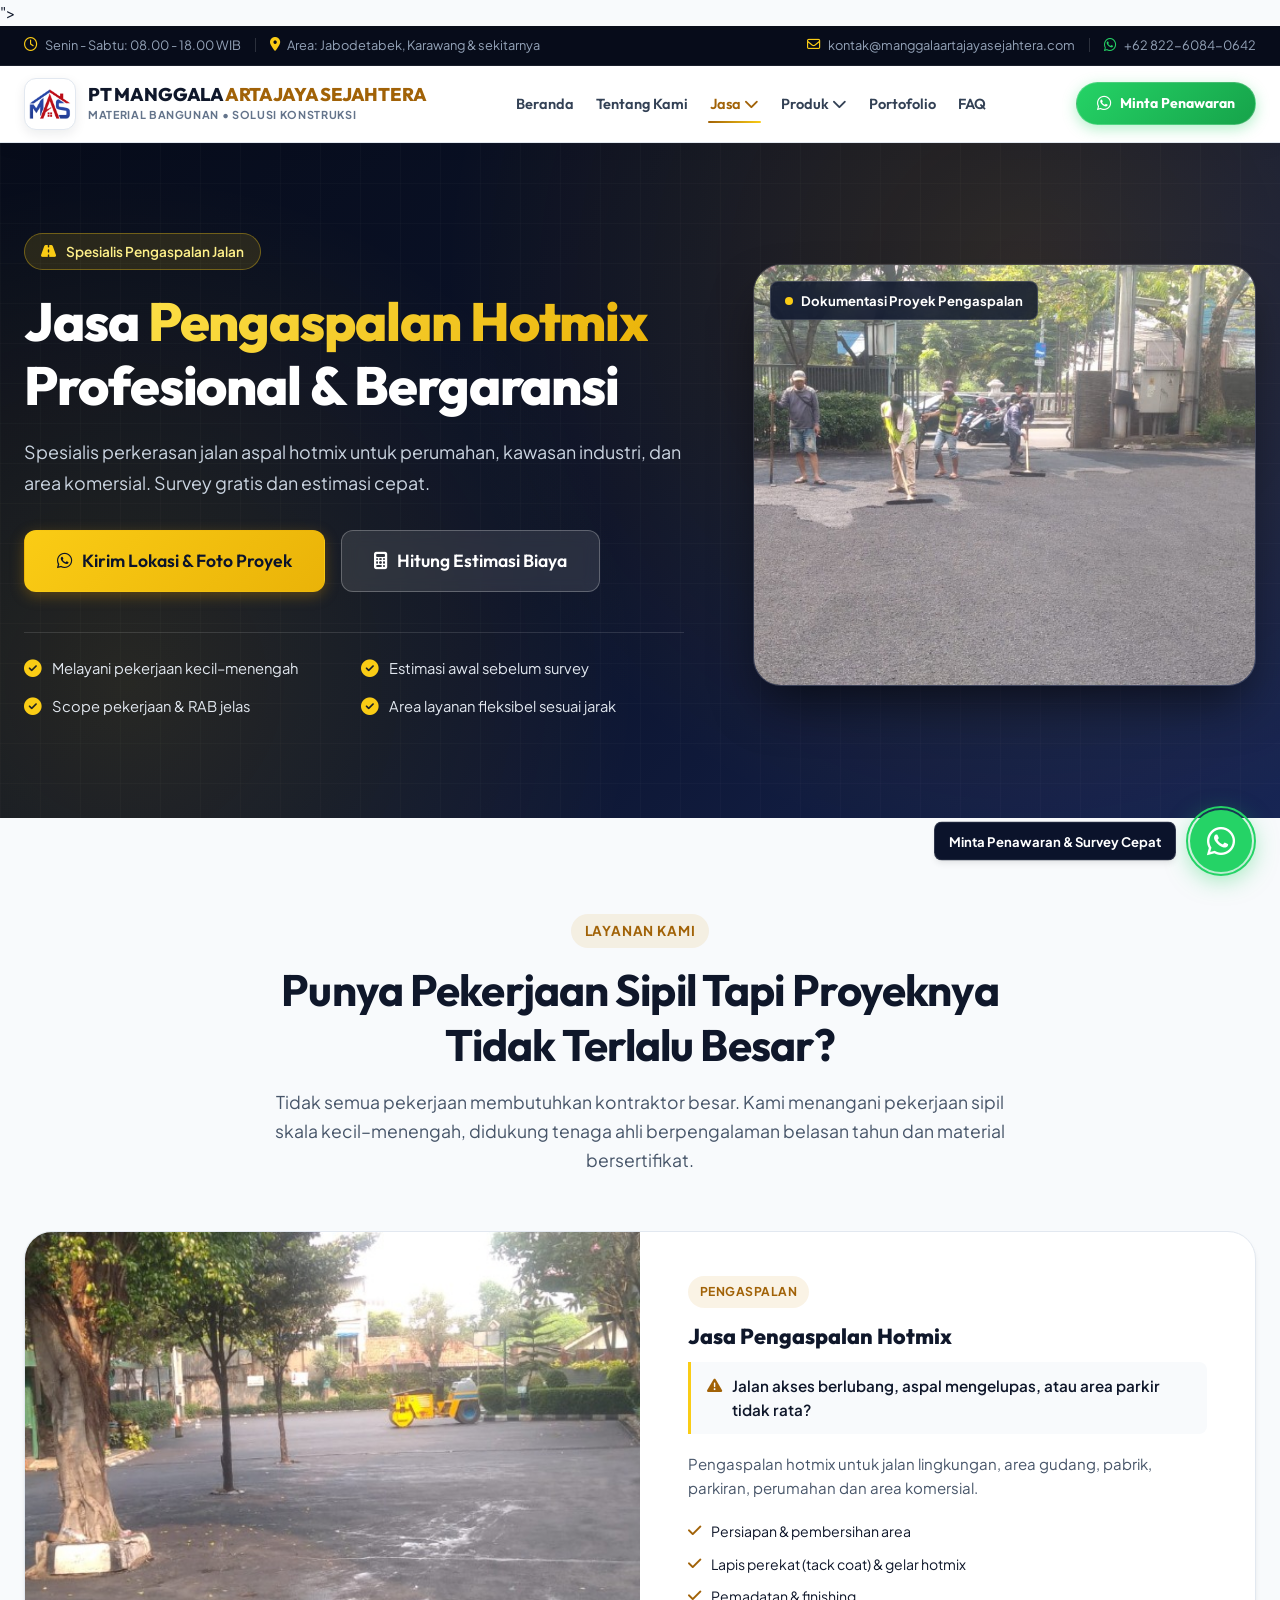
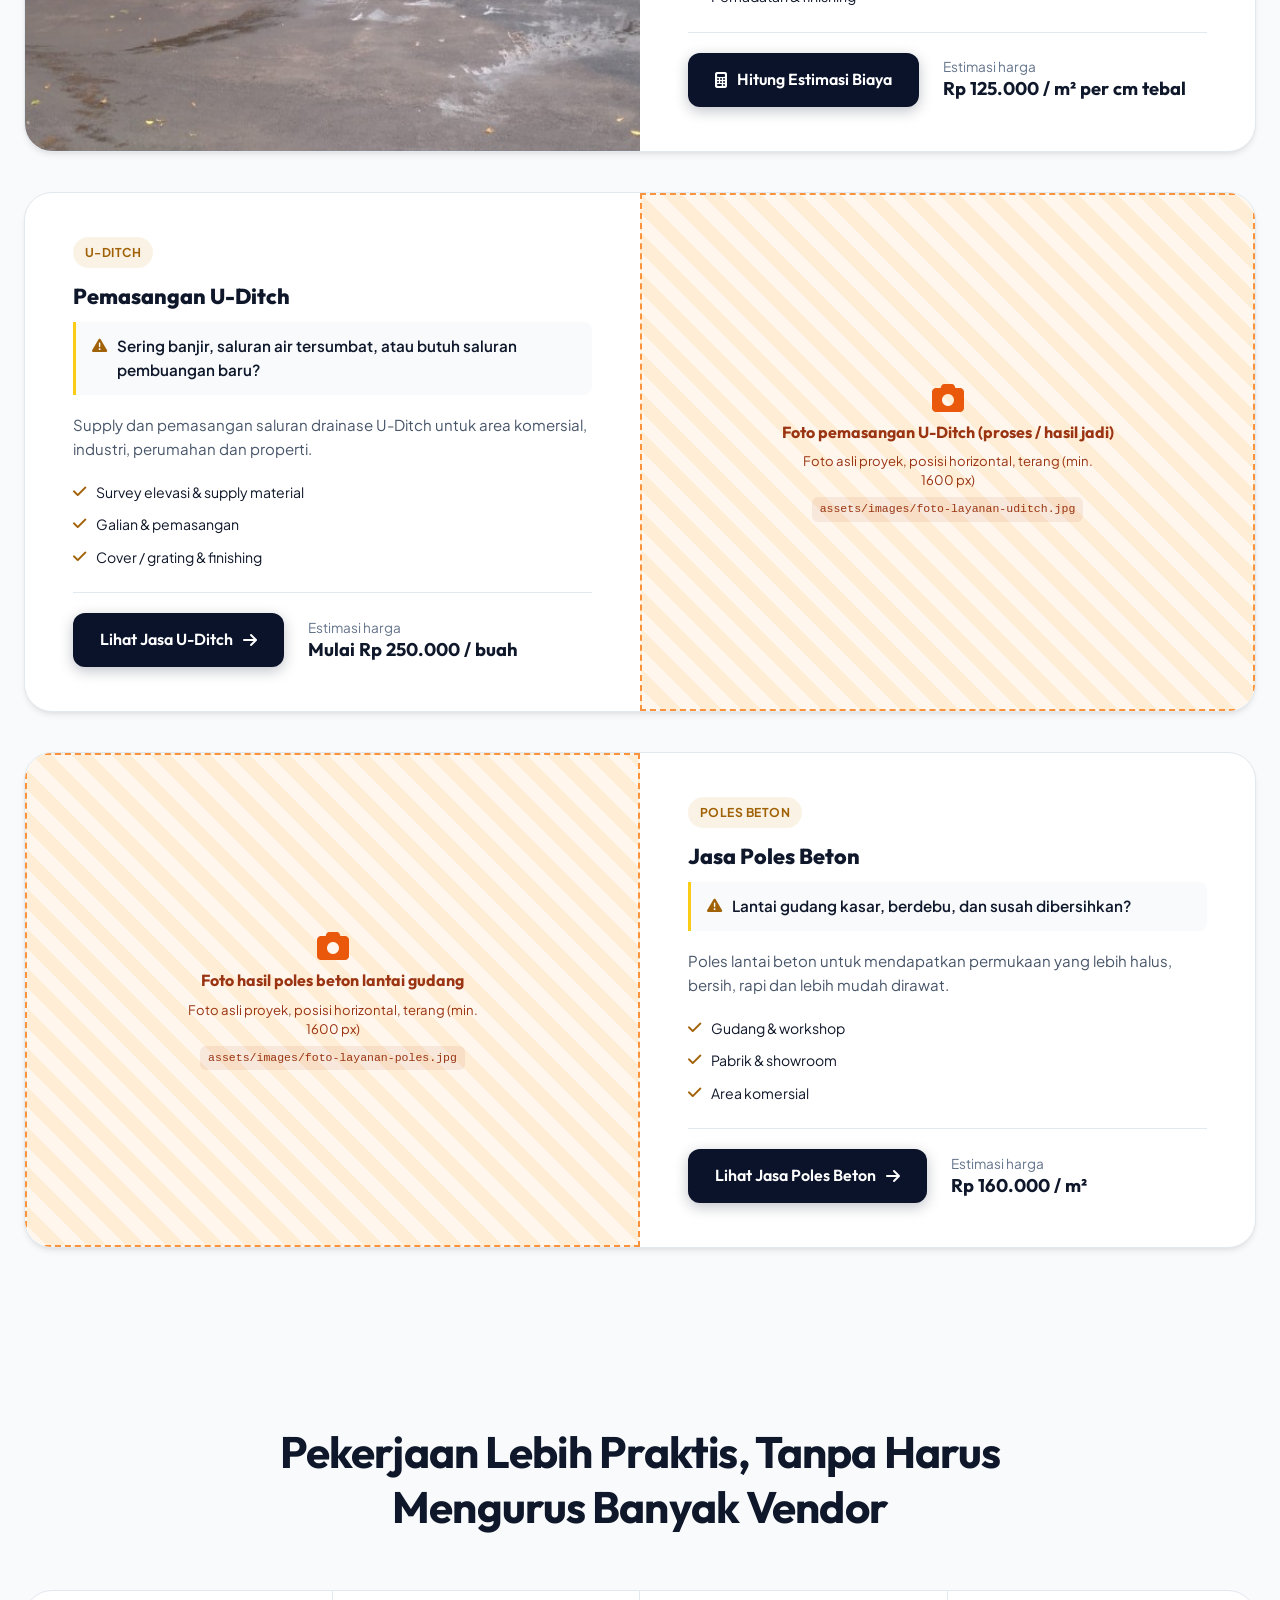
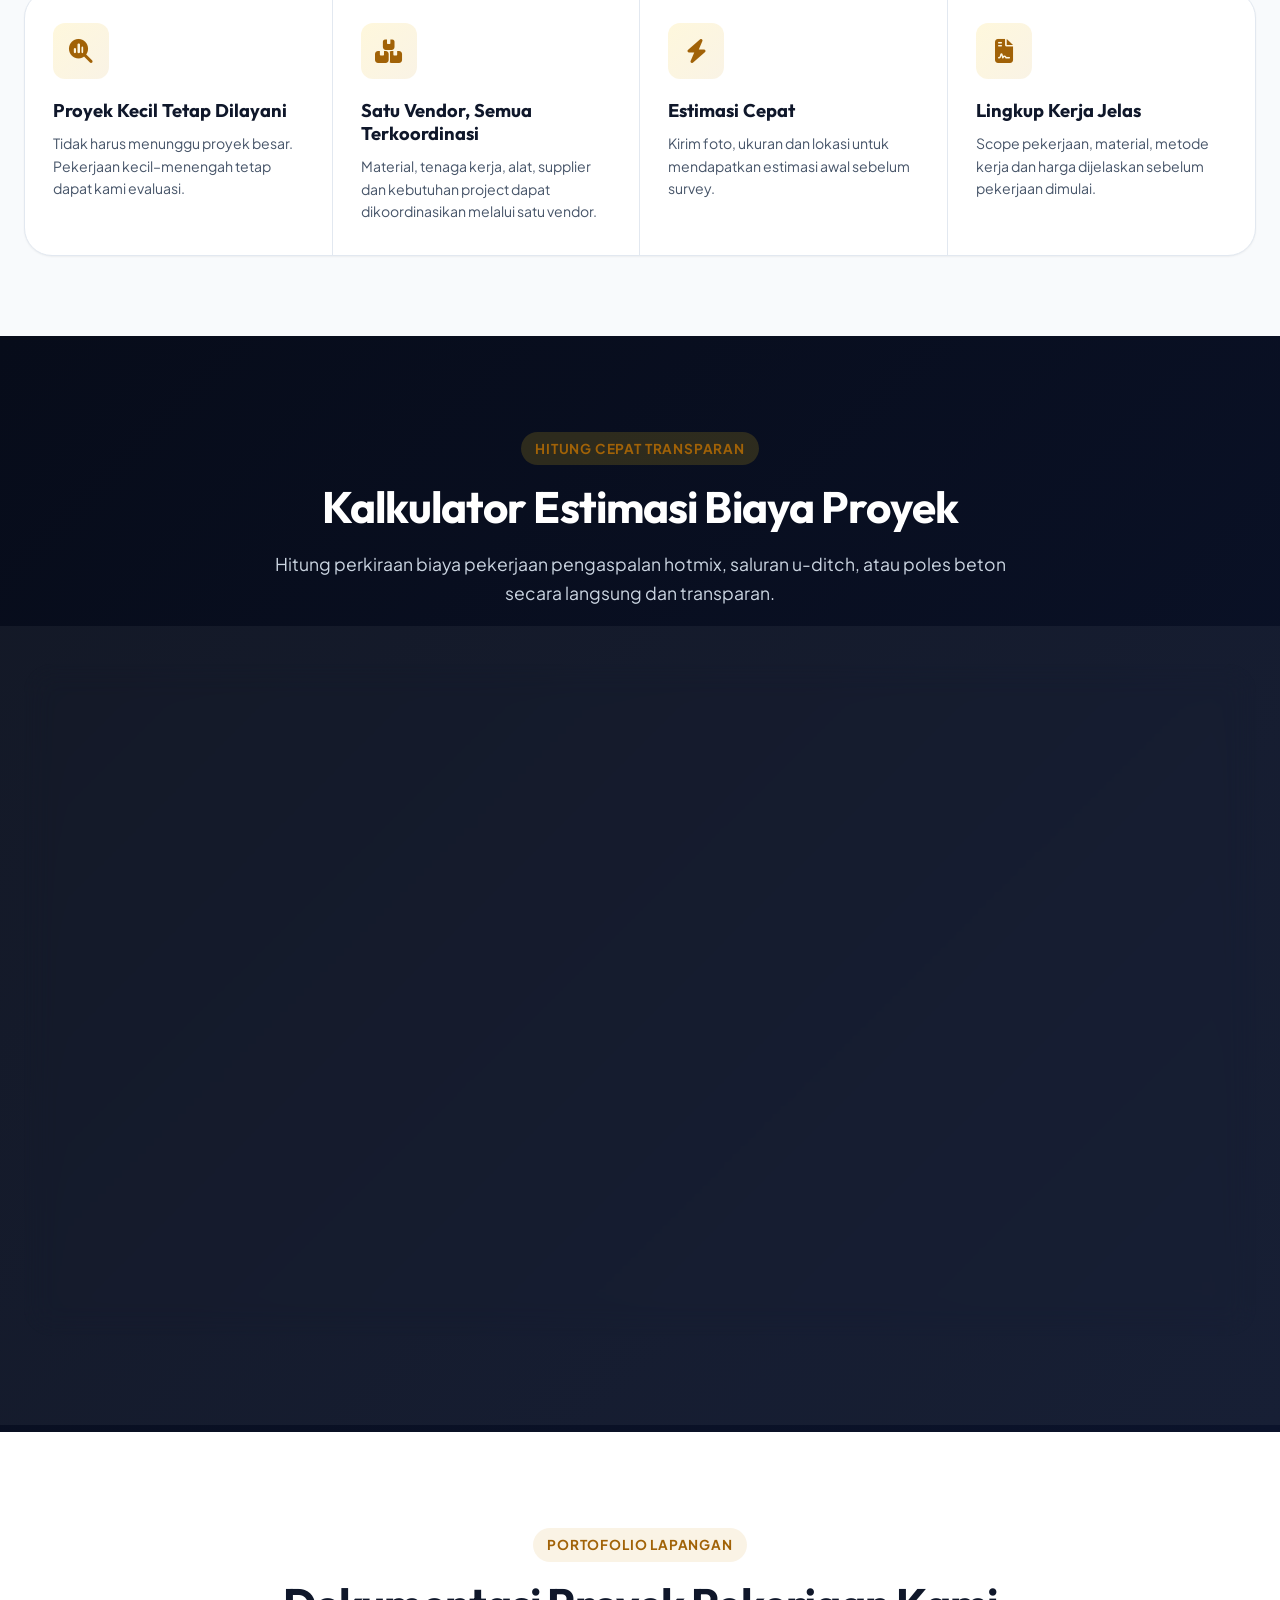
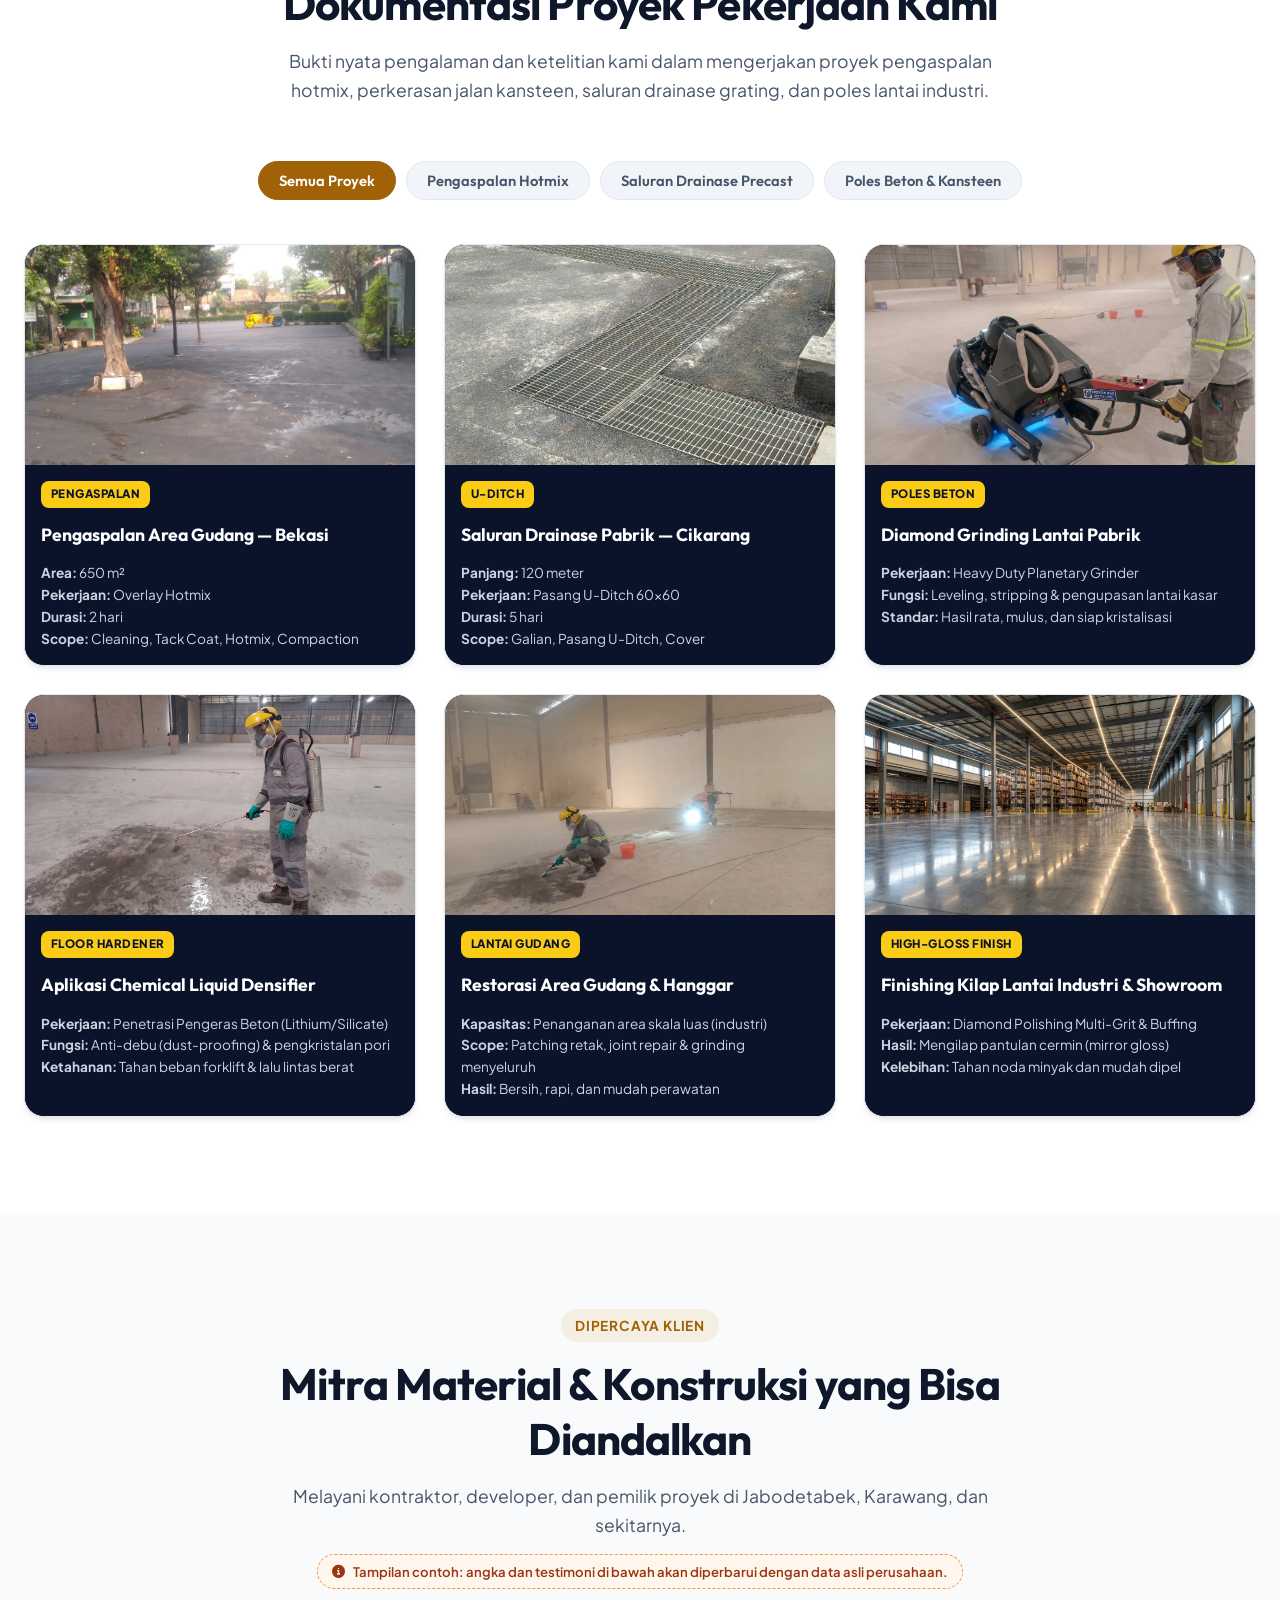
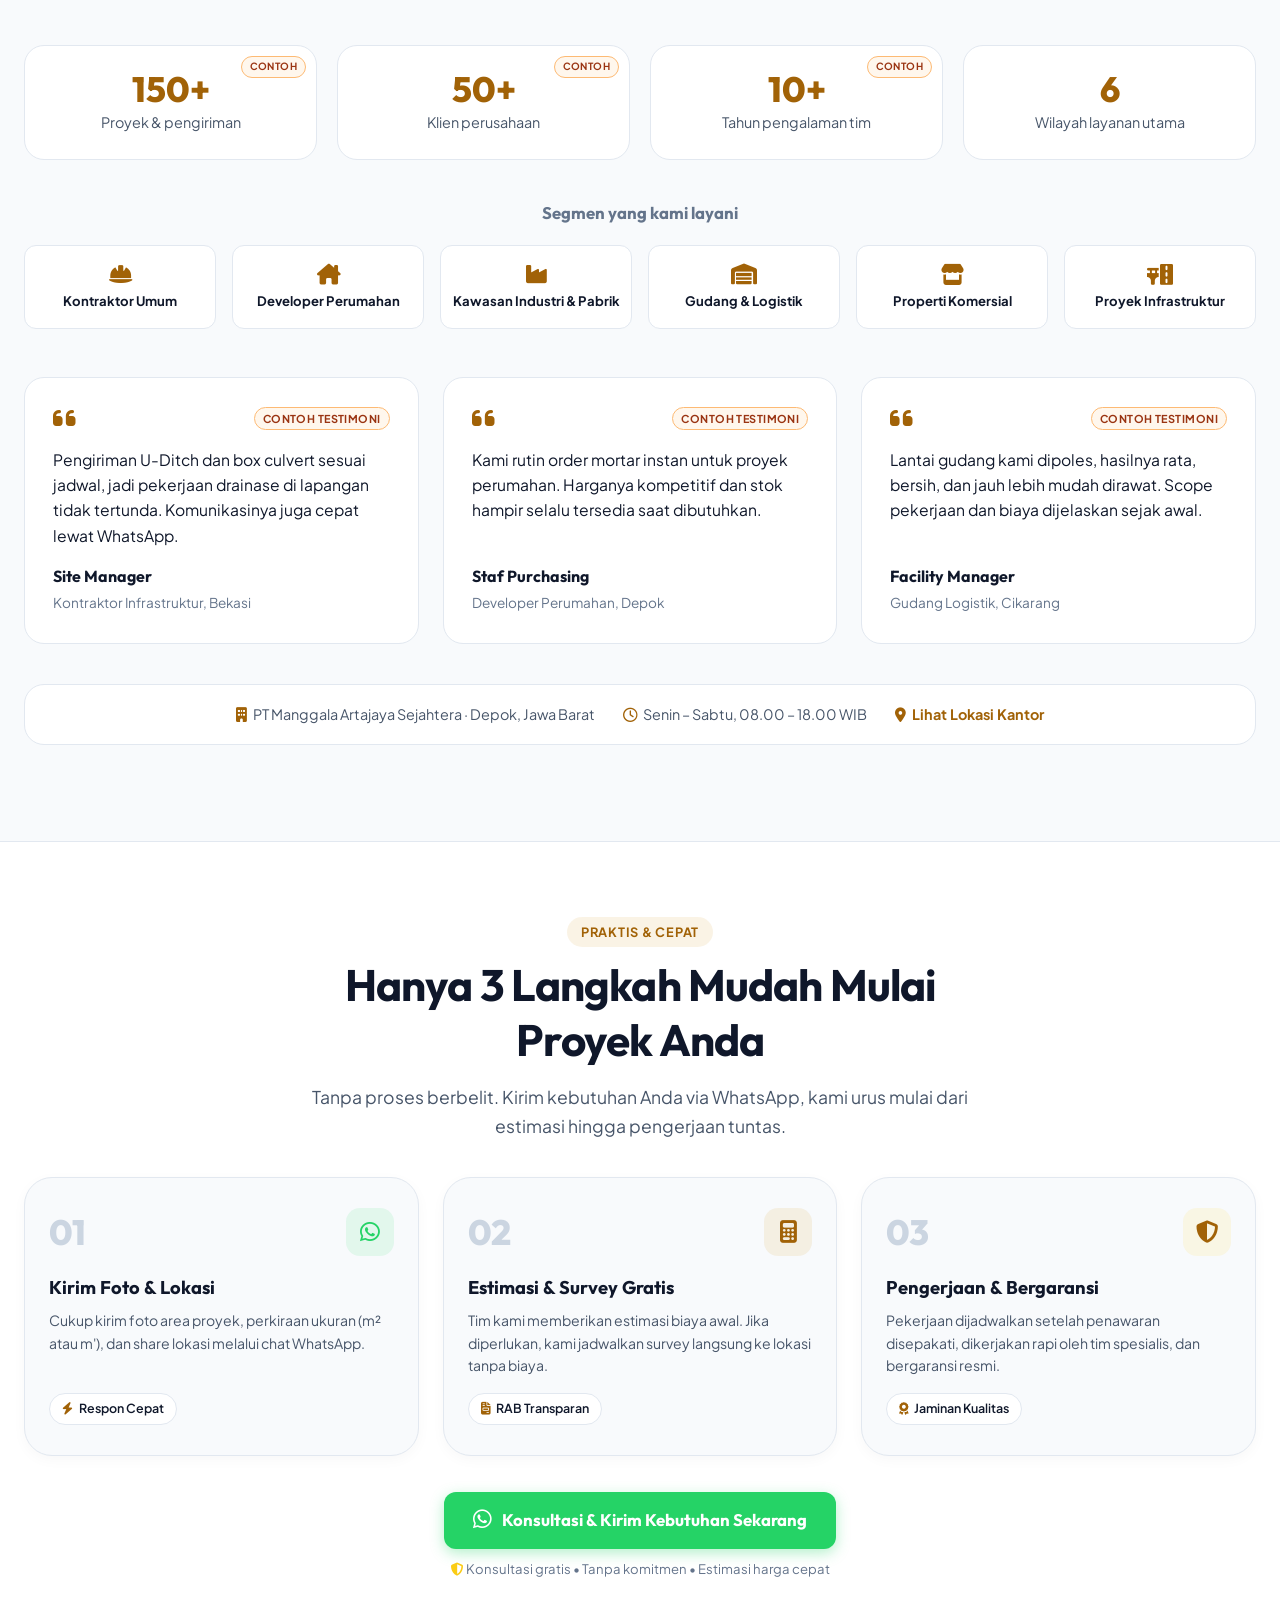
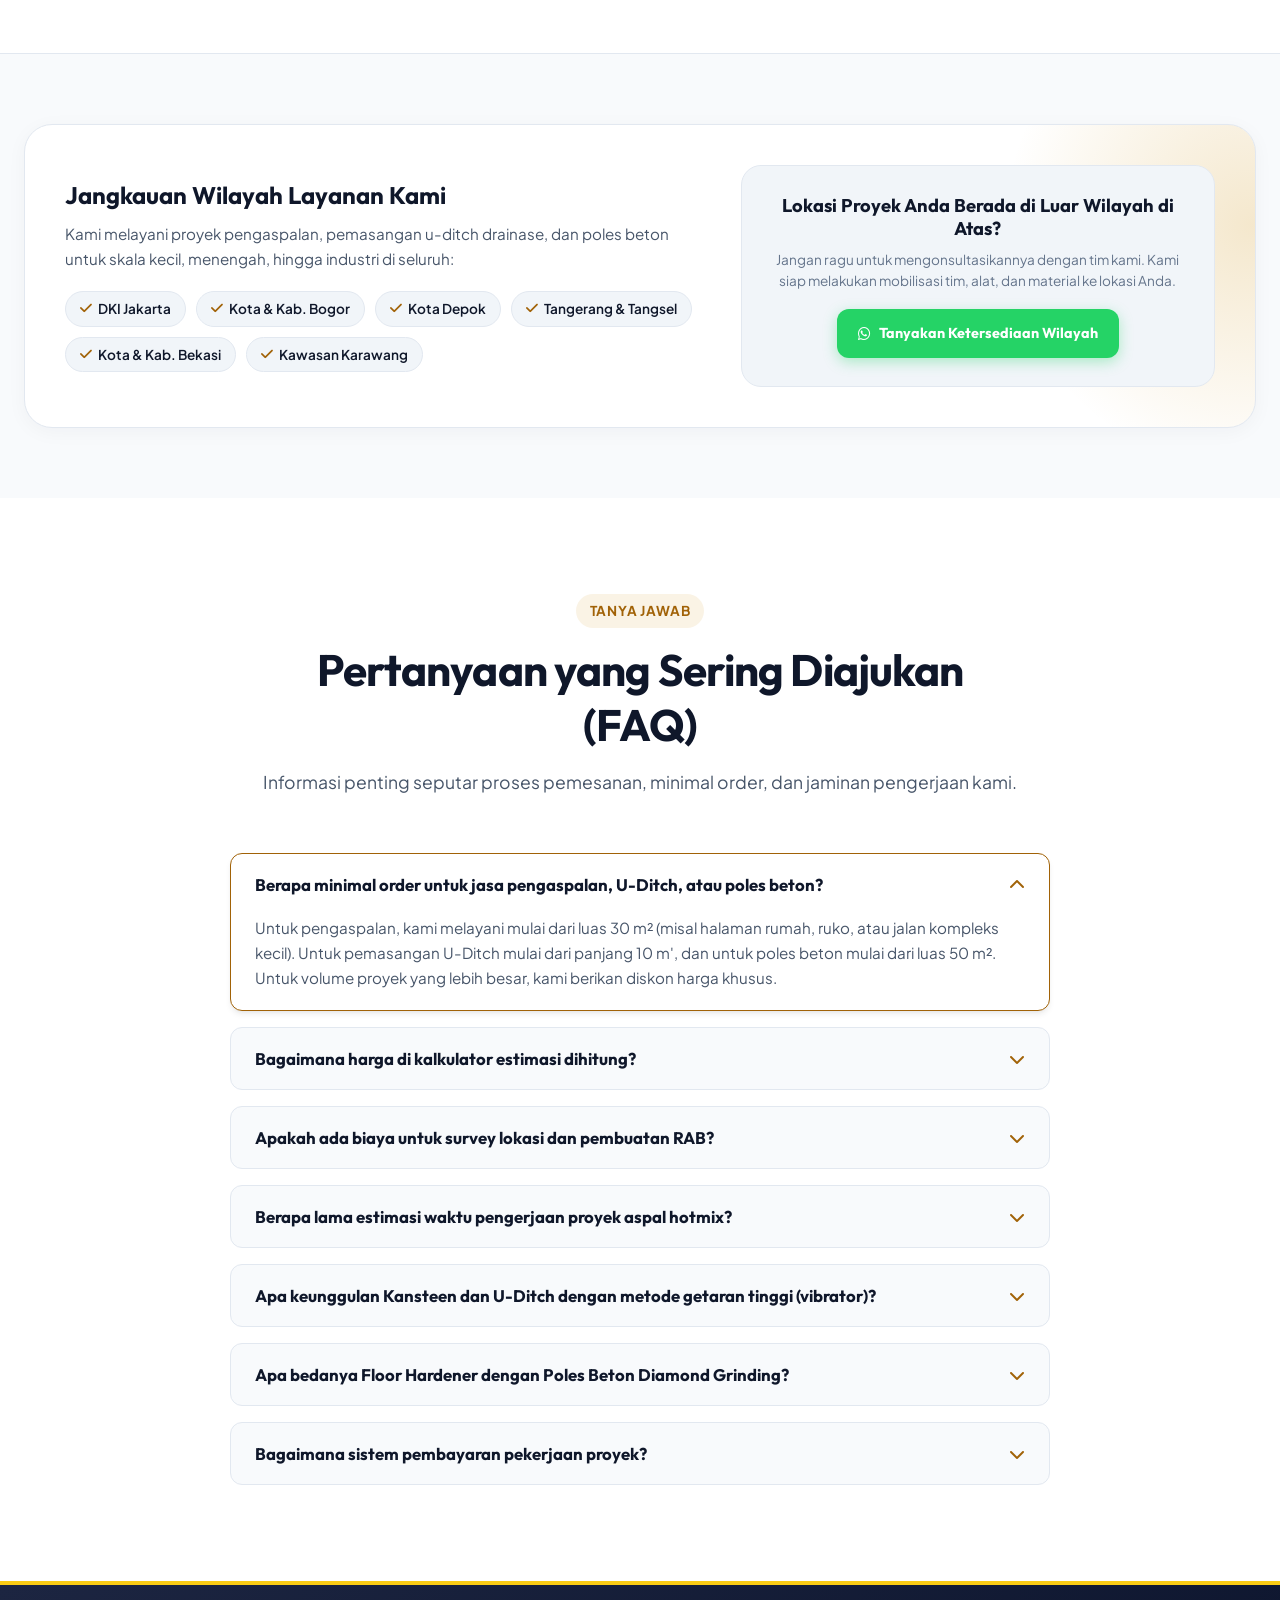
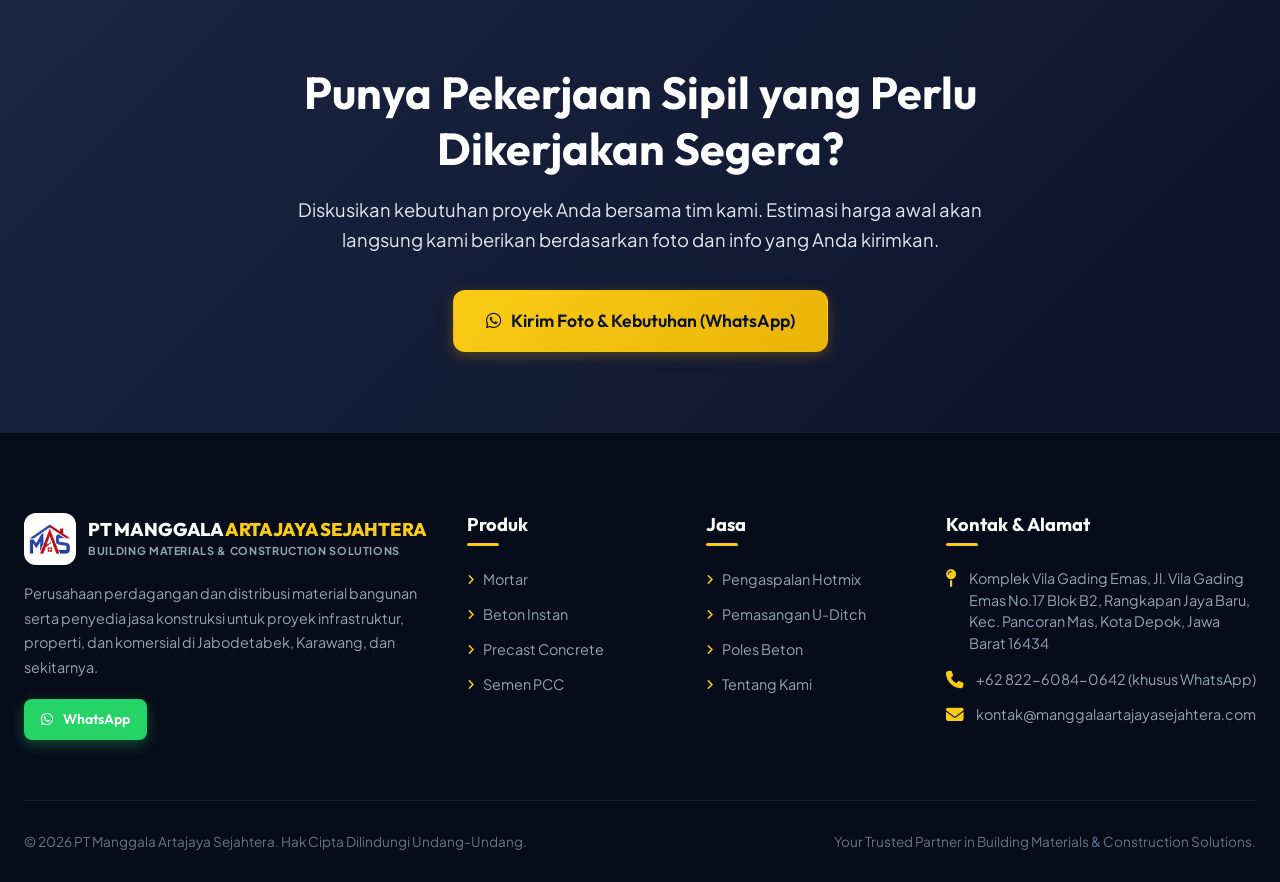
==== pengaspalan/index.html @ 6fc047eb "Fill trust section with labeled sample content - Sample stats and testimonials (role + segment, no r" ====
<!DOCTYPE html>
<html lang="id">

<head>
  <meta charset="UTF-8">
  <meta name="viewport" content="width=device-width, initial-scale=1.0">

  <!-- SEO Primary Meta Tags -->
  <title>Jasa Pengaspalan Jalan Hotmix Bergaransi - PT Manggala Artajaya Sejahtera</title>
  <meta name="title" content="Jasa Pengaspalan Jalan Hotmix Bergaransi | PT Manggala Artajaya Sejahtera">
  <meta name="description"
    content="Layanan jasa pengaspalan jalan hotmix untuk area pabrik, gudang, parkiran dan perumahan. Hasil rapi, kuat, dan bergaransi.">
  <meta name="keywords"
    content="jasa pasang u ditch, kontraktor aspal hotmix, poles beton lantai gudang, floor hardener sika, kansteen k350, saluran drainase precast, aspal jalan perumahan">
  <meta name="robots" content="index, follow">
  <link rel="canonical" href="https://manggalaartajayasejahtera.com/pengaspalan/">

  <!-- Open Graph / Facebook -->
  <meta property="og:type" content="website">
  <meta property="og:url" content="https://manggalaartajayasejahtera.com/pengaspalan/">
  <meta property="og:title" content="Jasa Pengaspalan Jalan Hotmix Profesional & Bergaransi">
  <meta property="og:description"
    content="Pengaspalan hotmix terpasang untuk jalan lingkungan, area parkir, gudang, pabrik, dan perumahan. Survey gratis & hitung estimasi biaya online!">
  <meta property="og:image" content="https://manggalaartajayasejahtera.com/assets/images/pekerja-aspal-hotmix.jpg">

  <!-- Favicon & App Icons: logo PT Manggala Artajaya Sejahtera -->
  <link rel="icon" href="../assets/brand/favicon.ico" sizes="any">
  <link rel="icon" type="image/png" sizes="32x32" href="../assets/brand/favicon-32x32.png">
  <link rel="icon" type="image/png" sizes="16x16" href="../assets/brand/favicon-16x16.png">
  <link rel="apple-touch-icon" sizes="180x180" href="../assets/brand/apple-touch-icon.png">
  <link rel="manifest" href="../site.webmanifest">
  <meta name="theme-color" content="#ffffff"><rect width='100' height='100' rx='20' fill='%230b132b'/><path d='M25 75 L50 25 L75 75 Z' fill='%23f59e0b'/><path d='M42 55 L58 55' stroke='%23ffffff' stroke-width='6'/></svg>">

  <!-- Google Fonts: Outfit & Plus Jakarta Sans -->
  <link rel="preconnect" href="https://fonts.googleapis.com">
  <link rel="preconnect" href="https://fonts.gstatic.com" crossorigin>
  <link
    href="https://fonts.googleapis.com/css2?family=Outfit:wght@400;500;600;700;800;900&family=Plus+Jakarta+Sans:wght@400;500;600;700&display=swap"
    rel="stylesheet">

  <!-- Font Awesome 6 -->
  <link rel="stylesheet" href="https://cdnjs.cloudflare.com/ajax/libs/font-awesome/6.4.0/css/all.min.css">

  <!-- Custom CSS -->
  <link rel="stylesheet" href="../css/style.css">

  <!-- Schema.org Markup for General Contractor / Local Business -->
  <script type="application/ld+json">
  {
    "@context": "https://schema.org",
    "@type": "GeneralContractor",
    "name": "PT Manggala Artajaya Sejahtera",
    "url": "https://manggalaartajayasejahtera.com/",
    "image": "https://manggalaartajayasejahtera.com/assets/images/pekerja-aspal-hotmix.jpg",
    "logo": "https://manggalaartajayasejahtera.com/assets/brand/logo-mas.png",
    "telephone": "+6282260840642",
    "email": "kontak@manggalaartajayasejahtera.com",
    "address": {
      "@type": "PostalAddress",
      "streetAddress": "Komplek Vila Gading Emas, Jl. Vila Gading Emas No.17 Blok B2, Rangkapan Jaya Baru",
      "addressLocality": "Pancoran Mas, Kota Depok",
      "addressRegion": "Jawa Barat",
      "postalCode": "16434",
      "addressCountry": "ID"
    },
    "openingHoursSpecification": {
      "@type": "OpeningHoursSpecification",
      "dayOfWeek": [
        "Monday",
        "Tuesday",
        "Wednesday",
        "Thursday",
        "Friday",
        "Saturday"
      ],
      "opens": "08:00",
      "closes": "18:00"
    },
    "priceRange": "$$"
  }
  </script>
</head>

<body>

  <!-- ==========================================================================
       TOP INFO BAR - ULTRA CLEAN & SLEEK
       ========================================================================== -->
  <aside class="top-bar">
    <div class="container">
      <div class="top-bar-inner">
        <div class="top-bar-left">
          <span class="top-bar-item">
            <i class="fa-regular fa-clock"></i>
            <span>Senin - Sabtu: 08.00 - 18.00 WIB</span>
          </span>
          <span class="top-bar-divider hide-md"></span>
          <span class="top-bar-item hide-md">
            <i class="fa-solid fa-location-dot"></i>
            <span>Area: Jabodetabek, Karawang & sekitarnya</span>
          </span>
        </div>
        <div class="top-bar-right">
          <a href="mailto:kontak@manggalaartajayasejahtera.com" class="top-bar-item hide-sm">
            <i class="fa-regular fa-envelope"></i>
            <span>kontak@manggalaartajayasejahtera.com</span>
          </a>
          <span class="top-bar-divider hide-sm"></span>
          <a href="https://wa.me/6282260840642" target="_blank" rel="noopener" class="top-bar-item">
            <i class="fa-brands fa-whatsapp text-whatsapp"></i>
            <span>+62 822-6084-0642</span>
          </a>
        </div>
      </div>
    </div>
  </aside>

  <!-- ==========================================================================
       STICKY NAVBAR - CLEAN CORPORATE AESTHETIC
       ========================================================================== -->
  <header class="site-header" id="siteHeader">
    <div class="container">
      <nav class="navbar-inner">
        <!-- Brand Logo -->
        <a href="#home" class="brand-logo" aria-label="PT Manggala Artajaya Sejahtera">
          <div class="brand-icon">
            <img src="../assets/brand/logo-mas-mark.png" alt="Logo MAS" width="44" height="44">
          </div>
          <div class="brand-text">
            <span class="brand-title">PT MANGGALA <span>ARTAJAYA SEJAHTERA</span></span>
            <span class="brand-subtitle">MATERIAL BANGUNAN • SOLUSI KONSTRUKSI</span>
          </div>
        </a>

        <!-- Desktop & Mobile Navigation Menu -->
        <ul class="nav-menu" id="navMenu">
          <li class="mobile-drawer-header">
            <span class="mobile-menu-title">Menu Navigasi</span>
            <button class="mobile-close-btn" id="mobileCloseBtn" aria-label="Tutup Menu">&times;</button>
          </li>
          <li><a href="../index.html" class="nav-link">Beranda</a></li>
          <li><a href="../index.html#tentang" class="nav-link">Tentang Kami</a></li>
          <li class="dropdown">
            <a href="#" class="nav-link dropdown-toggle active">Jasa <i class="fa-solid fa-chevron-down"></i></a>
            <ul class="dropdown-menu">
              <li><a href="../pengaspalan/index.html" class="active">Pengaspalan Hotmix</a></li>
              <li><a href="../uditch/index.html" class="">Pemasangan U-Ditch</a></li>
              <li><a href="../poles-beton/index.html" class="">Poles Beton</a></li>
            </ul>
          </li>
          <li class="dropdown">
            <a href="#" class="nav-link dropdown-toggle">Produk <i class="fa-solid fa-chevron-down"></i></a>
            <ul class="dropdown-menu">
              <li><a href="../produk/mortar/index.html" class="">Mortar</a></li>
              <li><a href="../produk/beton-instan/index.html" class="">Beton Instan</a></li>
              <li><a href="../produk/precast/index.html" class="">Precast Concrete</a></li>
              <li><a href="../produk/semen-pcc/index.html" class="">Semen PCC</a></li>
            </ul>
          </li>
          <li><a href="../index.html#portofolio" class="nav-link">Portofolio</a></li>
          <li><a href="../index.html#faq" class="nav-link">FAQ</a></li>
          <li class="mobile-drawer-footer">
            <a href="https://wa.me/6282260840642?text=Halo%20PT%20Manggala%20Artajaya%20Sejahtera%2C%20saya%20ingin%20meminta%20penawaran%20harga%20(quotation)%20jasa%20pengaspalan%20hotmix." target="_blank" rel="noopener" class="btn btn-whatsapp w-full">
              <i class="fa-brands fa-whatsapp"></i> Minta Penawaran
            </a>
            <div class="mobile-contact-info">
              <p><i class="fa-solid fa-phone"></i> +62 822-6084-0642</p>
              <p><i class="fa-regular fa-envelope"></i> kontak@manggalaartajayasejahtera.com</p>
            </div>
          </li>
        </ul>

        <!-- Right Action Button -->
        <div class="nav-actions">
          <a href="https://wa.me/6282260840642?text=Halo%20PT%20Manggala%20Artajaya%20Sejahtera%2C%20saya%20ingin%20meminta%20penawaran%20harga%20(quotation)%20jasa%20pengaspalan%20hotmix."
            target="_blank" rel="noopener" class="btn btn-whatsapp btn-nav-cta">
            <i class="fa-brands fa-whatsapp"></i>
            <span>Minta Penawaran</span>
          </a>
          <!-- Mobile Hamburger Toggle -->
          <button class="hamburger-btn" id="hamburgerBtn" aria-label="Toggle menu navigasi">
            <i class="fa-solid fa-bars"></i>
          </button>
        </div>
      </nav>
    </div>
  </header>
  <!-- Mobile Drawer Overlay -->
  <div class="mobile-overlay" id="mobileOverlay"></div>

  <!-- ==========================================================================
       HERO SECTION
       ========================================================================== -->
  <section class="hero-section" id="home">
    <div class="hero-bg-overlay"></div>
    <div class="container">
      <div class="hero-grid">
        <div class="hero-content">
          <div class="hero-badge">
            <i class="fa-solid fa-road"></i><span>Spesialis Pengaspalan Jalan</span>
          </div>

          <h1 class="hero-title">
            Jasa <span class="highlight-text">Pengaspalan Hotmix</span> Profesional & Bergaransi
          </h1>

          <p class="hero-desc">
            Spesialis perkerasan jalan aspal hotmix untuk perumahan, kawasan industri, dan area komersial. Survey gratis
            dan estimasi cepat.
          </p>

          <div class="hero-cta-group">
            <a href="https://wa.me/6282260840642?text=Halo%20Admin%20PT%20Manggala%20Artajaya%20Sejahtera%2C%20saya%20ingin%20mengirimkan%20lokasi%20dan%20foto%20proyek%20untuk%20estimasi"
              target="_blank" rel="noopener" class="btn btn-primary btn-lg">
              <i class="fa-brands fa-whatsapp"></i>
              <span>Kirim Lokasi & Foto Proyek</span>
            </a>
            <a href="#kalkulator" class="btn btn-outline-white btn-lg">
              <i class="fa-solid fa-calculator"></i>
              <span>Hitung Estimasi Biaya</span>
            </a>
          </div>

          <div class="hero-trust-points">
            <div class="trust-item">
              <i class="fa-solid fa-circle-check"></i>
              <span>Melayani pekerjaan kecil–menengah</span>
            </div>
            <div class="trust-item">
              <i class="fa-solid fa-circle-check"></i>
              <span>Estimasi awal sebelum survey</span>
            </div>
            <div class="trust-item">
              <i class="fa-solid fa-circle-check"></i>
              <span>Scope pekerjaan & RAB jelas</span>
            </div>
            <div class="trust-item">
              <i class="fa-solid fa-circle-check"></i>
              <span>Area layanan fleksibel sesuai jarak</span>
            </div>
          </div>
        </div>

        <!-- Hero Media Showcase Card -->
        <div class="hero-media-wrapper">
          <div class="hero-main-card">
            <img src="../assets/images/pekerja-aspal-hotmix.jpg" alt="Tim meratakan aspal hotmix di area parkir" loading="eager">
            <div class="hero-card-badge">
              <span class="pulse-dot"></span>
              <span>Dokumentasi Proyek Pengaspalan</span>
            </div>
          </div>
        </div>
      </div>
    </div>
  </section>

  <!-- ==========================================================================
       LAYANAN (MASALAH + SOLUSI, BARIS SELANG-SELING)
       ========================================================================== -->
  <section class="services-section" id="layanan">
    <div class="container">
      <div class="section-header">
        <span class="section-tag">Layanan Kami</span>
        <h2 class="section-title">Punya Pekerjaan Sipil Tapi Proyeknya Tidak Terlalu Besar?</h2>
        <p class="section-subtitle">
          Tidak semua pekerjaan membutuhkan kontraktor besar. Kami menangani pekerjaan sipil skala kecil–menengah, didukung tenaga ahli berpengalaman belasan tahun dan material bersertifikat.
        </p>
      </div>

      <div class="service-rows">
        <!-- Layanan: Pengaspalan Hotmix -->
        <article class="service-row">
          <div class="service-row-media">
            <img src="../assets/images/pengaspalan-roller.jpg" alt="Hasil pengaspalan hotmix di area parkir" loading="lazy">
          </div>
          <div class="service-row-body">
            <span class="service-pill">Pengaspalan</span>
            <h3 class="service-card-title">Jasa Pengaspalan Hotmix</h3>
            <p class="service-row-problem"><i class="fa-solid fa-triangle-exclamation"></i> <span>Jalan akses berlubang, aspal mengelupas, atau area parkir tidak rata?</span></p>
            <p class="service-card-desc">Pengaspalan hotmix untuk jalan lingkungan, area gudang, pabrik, parkiran, perumahan dan area komersial.</p>
            <ul class="service-features-list">
              <li><i class="fa-solid fa-check"></i> <span>Persiapan & pembersihan area</span></li>
              <li><i class="fa-solid fa-check"></i> <span>Lapis perekat (tack coat) & gelar hotmix</span></li>
              <li><i class="fa-solid fa-check"></i> <span>Pemadatan & finishing</span></li>
            </ul>
            <div class="service-row-actions">
              <a href="#kalkulator" class="btn btn-secondary"><i class="fa-solid fa-calculator"></i> Hitung Estimasi Biaya</a>
              <div class="service-row-price">Estimasi harga<strong>Rp 125.000 / m² per cm tebal</strong></div>
            </div>
          </div>
        </article>

        <!-- Layanan: Pemasangan U-Ditch -->
        <article class="service-row">
          <div class="service-row-media">
            <div class="photo-slot" data-photo-src="../assets/images/foto-layanan-uditch.jpg" data-photo-alt="Pemasangan saluran U-Ditch precast">
              <i class="fa-solid fa-camera"></i>
              <strong>Foto pemasangan U-Ditch (proses / hasil jadi)</strong>
              <span>Foto asli proyek, posisi horizontal, terang (min. 1600 px)</span>
              <code>assets/images/foto-layanan-uditch.jpg</code>
            </div>
          </div>
          <div class="service-row-body">
            <span class="service-pill">U-Ditch</span>
            <h3 class="service-card-title">Pemasangan U-Ditch</h3>
            <p class="service-row-problem"><i class="fa-solid fa-triangle-exclamation"></i> <span>Sering banjir, saluran air tersumbat, atau butuh saluran pembuangan baru?</span></p>
            <p class="service-card-desc">Supply dan pemasangan saluran drainase U-Ditch untuk area komersial, industri, perumahan dan properti.</p>
            <ul class="service-features-list">
              <li><i class="fa-solid fa-check"></i> <span>Survey elevasi & supply material</span></li>
              <li><i class="fa-solid fa-check"></i> <span>Galian & pemasangan</span></li>
              <li><i class="fa-solid fa-check"></i> <span>Cover / grating & finishing</span></li>
            </ul>
            <div class="service-row-actions">
              <a href="../uditch/index.html" class="btn btn-secondary">Lihat Jasa U-Ditch <i class="fa-solid fa-arrow-right"></i></a>
              <div class="service-row-price">Estimasi harga<strong>Mulai Rp 250.000 / buah</strong></div>
            </div>
          </div>
        </article>

        <!-- Layanan: Poles Beton -->
        <article class="service-row">
          <div class="service-row-media">
            <div class="photo-slot" data-photo-src="../assets/images/foto-layanan-poles.jpg" data-photo-alt="Hasil poles beton lantai gudang">
              <i class="fa-solid fa-camera"></i>
              <strong>Foto hasil poles beton lantai gudang</strong>
              <span>Foto asli proyek, posisi horizontal, terang (min. 1600 px)</span>
              <code>assets/images/foto-layanan-poles.jpg</code>
            </div>
          </div>
          <div class="service-row-body">
            <span class="service-pill">Poles Beton</span>
            <h3 class="service-card-title">Jasa Poles Beton</h3>
            <p class="service-row-problem"><i class="fa-solid fa-triangle-exclamation"></i> <span>Lantai gudang kasar, berdebu, dan susah dibersihkan?</span></p>
            <p class="service-card-desc">Poles lantai beton untuk mendapatkan permukaan yang lebih halus, bersih, rapi dan lebih mudah dirawat.</p>
            <ul class="service-features-list">
              <li><i class="fa-solid fa-check"></i> <span>Gudang & workshop</span></li>
              <li><i class="fa-solid fa-check"></i> <span>Pabrik & showroom</span></li>
              <li><i class="fa-solid fa-check"></i> <span>Area komersial</span></li>
            </ul>
            <div class="service-row-actions">
              <a href="../poles-beton/index.html" class="btn btn-secondary">Lihat Jasa Poles Beton <i class="fa-solid fa-arrow-right"></i></a>
              <div class="service-row-price">Estimasi harga<strong>Rp 160.000 / m²</strong></div>
            </div>
          </div>
        </article>
      </div>
    </div>
  </section>

  <!-- ==========================================================================
       WHY US SECTION
       ========================================================================== -->
  <section class="why-us-section" style="padding: 80px 0; background: var(--bg-page);">
    <div class="container">
      <div class="section-header">
        <h2 class="section-title">Pekerjaan Lebih Praktis, Tanpa Harus Mengurus Banyak Vendor</h2>
      </div>

      <div class="features-grid">
        <div class="feature-box">
          <div class="feature-icon-box"><i class="fa-solid fa-magnifying-glass-chart"></i></div>
          <h4>Proyek Kecil Tetap Dilayani</h4>
          <p>Tidak harus menunggu proyek besar. Pekerjaan kecil–menengah tetap dapat kami evaluasi.</p>
        </div>

        <div class="feature-box">
          <div class="feature-icon-box"><i class="fa-solid fa-boxes-stacked"></i></div>
          <h4>Satu Vendor, Semua Terkoordinasi</h4>
          <p>Material, tenaga kerja, alat, supplier dan kebutuhan project dapat dikoordinasikan melalui satu vendor.</p>
        </div>

        <div class="feature-box">
          <div class="feature-icon-box"><i class="fa-solid fa-bolt"></i></div>
          <h4>Estimasi Cepat</h4>
          <p>Kirim foto, ukuran dan lokasi untuk mendapatkan estimasi awal sebelum survey.</p>
        </div>

        <div class="feature-box">
          <div class="feature-icon-box"><i class="fa-solid fa-file-contract"></i></div>
          <h4>Lingkup Kerja Jelas</h4>
          <p>Scope pekerjaan, material, metode kerja dan harga dijelaskan sebelum pekerjaan dimulai.</p>
        </div>
      </div>
    </div>
  </section>

  <!-- ==========================================================================
       INTERACTIVE COST ESTIMATOR / CALCULATOR (LEAD GENERATOR)
       ========================================================================== -->
  <section class="calculator-section" id="kalkulator">
    <div class="container">
      <div class="section-header">
        <span class="section-tag accent-tag">Hitung Cepat Transparan</span>
        <h2 class="section-title">Kalkulator Estimasi Biaya Proyek</h2>
        <p class="section-subtitle">
          Hitung perkiraan biaya pekerjaan pengaspalan hotmix, saluran u-ditch, atau poles beton secara langsung dan
          transparan.
        </p>
      </div>

      <div class="calculator-card">
        <!-- Input Form Col -->
        <div class="calc-inputs-col">
          <!-- Step 1: Select Service -->
          <div class="calc-group">
            <label class="calc-label" for="calcService">
              <span>1. Pilih Kategori Layanan</span>
            </label>
            <select id="calcService" class="calc-select">
              <option value="aspal" selected>Pengaspalan Jalan Hotmix (Perkerasan)</option>
              <option value="uditch">Pemasangan U-Ditch / Saluran Drainase Precast</option>
              <option value="poles">Poles Beton (Lantai Industri)</option>
            </select>
          </div>

          <!-- Step 2: Select Package -->
          <div class="calc-group">
            <label class="calc-label" for="calcPackage">
              <span>2. Pilih Jenis Paket / Spesifikasi</span>
            </label>
            <select id="calcPackage" class="calc-select">
              <!-- Dynamically populated via JS -->
            </select>
          </div>

          <!-- Step 3: Input Area / Length -->
          <div class="calc-group">
            <label class="calc-label" for="calcVolume">
              <span id="labelVolume">3. Masukkan Estimasi Volume (m²)</span>
              <span id="unitIndicator" style="color: var(--accent); font-weight: 700;">150 m²</span>
            </label>
            <div class="calc-range-wrapper">
              <input type="range" id="calcRange" class="calc-range-slider" min="30" max="3000" step="10" value="150">
              <input type="number" id="calcVolume" class="calc-input calc-input-number" min="30" max="10000"
                value="150">
            </div>
          </div>

          <!-- Step 4: Thickness (khusus pengaspalan) -->
          <div class="calc-group" id="calcThicknessGroup">
            <label class="calc-label" for="calcThickness">
              <span>4. Tebal Tebar Aspal (cm)</span>
            </label>
            <input type="number" id="calcThickness" class="calc-input calc-input-number" min="1" max="20" step="0.5"
              value="7">
          </div>
        </div>

        <!-- Result Box Col -->
        <div class="calc-result-panel">
          <div class="result-header">
            <h4>Ringkasan Estimasi Biaya</h4>
            <p>Estimasi awal acuan transparan (termasuk material & tenaga kerja)</p>
          </div>

          <div class="result-summary-box">
            <div class="summary-row">
              <span>Layanan:</span>
              <span id="summaryServiceName">Pengaspalan Hotmix</span>
            </div>
            <div class="summary-row">
              <span>Spesifikasi:</span>
              <span id="summaryPackageName">Jasa Pengaspalan Terpasang</span>
            </div>
            <div class="summary-row">
              <span>Volume Pekerjaan:</span>
              <span id="summaryVolume">150 m² × tebal 7 cm</span>
            </div>
            <div class="summary-row">
              <span>Harga Satuan:</span>
              <span id="summaryUnitPrice">Rp 125.000 / m² / cm</span>
            </div>
          </div>

          <div class="total-estimate-box">
            <div class="total-label">Estimasi Awal</div>
            <div class="total-price" id="totalPriceOutput">Rp 131.250.000</div>
            <div class="total-range" id="totalRangeOutput">Bisa sampai Rp 164.062.500 tergantung kondisi lapangan</div>
            <div class="total-note">Estimasi ini bersifat indikatif dan bukan merupakan penawaran harga final. Harga
              akhir akan disesuaikan berdasarkan kondisi lapangan, spesifikasi pekerjaan, lokasi, material, kebutuhan
              alat, mobilisasi, dan hasil survey apabila diperlukan.</div>
          </div>

          <a href="#" id="btnSendWAEstimate" target="_blank" rel="noopener" class="btn btn-whatsapp btn-lg"
            style="width: 100%;">
            <i class="fa-brands fa-whatsapp"></i>
            <span>Kirim Rincian ke WhatsApp</span>
          </a>
        </div>
      </div>
    </div>
  </section>

  <!-- ==========================================================================
       PORTFOLIO & PROJECT GALLERY (REAL CLIENT ASSETS)
       ========================================================================== -->
  <section class="gallery-section" id="portofolio">
    <div class="container">
      <div class="section-header">
        <span class="section-tag">Portofolio Lapangan</span>
        <h2 class="section-title">Dokumentasi Proyek Pekerjaan Kami</h2>
        <p class="section-subtitle">
          Bukti nyata pengalaman dan ketelitian kami dalam mengerjakan proyek pengaspalan hotmix, perkerasan jalan
          kansteen, saluran drainase grating, dan poles lantai industri.
        </p>
      </div>

      <!-- Filter Buttons -->
      <div class="gallery-filters">
        <button class="filter-btn active" data-filter="all">Semua Proyek</button>
        <button class="filter-btn" data-filter="aspal">Pengaspalan Hotmix</button>
        <button class="filter-btn" data-filter="drainase">Saluran Drainase Precast</button>
        <button class="filter-btn" data-filter="poles">Poles Beton & Kansteen</button>
      </div>

      <!-- Project Cards Grid -->
      <div class="gallery-grid">
        <div class="gallery-item" data-category="aspal">
          <img src="../assets/images/pengaspalan-roller.jpg" alt="Pengaspalan Gudang Bekasi" loading="lazy">
          <div class="gallery-overlay" style="padding: 16px;">
            <span class="gallery-tag">Pengaspalan</span>
            <h4 class="gallery-title" style="font-size: 1.1rem; margin-top: 8px;">Pengaspalan Area Gudang — Bekasi</h4>
            <div style="font-size: 0.85rem; color: #cbd5e1; margin-top: 12px; line-height: 1.6;">
              <strong>Area:</strong> 650 m²<br>
              <strong>Pekerjaan:</strong> Overlay Hotmix<br>
              <strong>Durasi:</strong> 2 hari<br>
              <strong>Scope:</strong> Cleaning, Tack Coat, Hotmix, Compaction
            </div>
          </div>
        </div>

        <div class="gallery-item" data-category="drainase">
          <img src="../assets/images/drainase-grating-plaza.jpg" alt="U-Ditch Kawasan Industri" loading="lazy">
          <div class="gallery-overlay" style="padding: 16px;">
            <span class="gallery-tag">U-Ditch</span>
            <h4 class="gallery-title" style="font-size: 1.1rem; margin-top: 8px;">Saluran Drainase Pabrik — Cikarang
            </h4>
            <div style="font-size: 0.85rem; color: #cbd5e1; margin-top: 12px; line-height: 1.6;">
              <strong>Panjang:</strong> 120 meter<br>
              <strong>Pekerjaan:</strong> Pasang U-Ditch 60x60<br>
              <strong>Durasi:</strong> 5 hari<br>
              <strong>Scope:</strong> Galian, Pasang U-Ditch, Cover
            </div>
          </div>
        </div>

        <div class="gallery-item" data-category="poles">
          <img src="../assets/images/poles-beton-grinding.jpg" alt="Poles Beton Grinding Mesin" loading="lazy">
          <div class="gallery-overlay" style="padding: 16px;">
            <span class="gallery-tag">Poles Beton</span>
            <h4 class="gallery-title" style="font-size: 1.1rem; margin-top: 8px;">Diamond Grinding Lantai Pabrik</h4>
            <div style="font-size: 0.85rem; color: #cbd5e1; margin-top: 12px; line-height: 1.6;">
              <strong>Pekerjaan:</strong> Heavy Duty Planetary Grinder<br>
              <strong>Fungsi:</strong> Leveling, stripping & pengupasan lantai kasar<br>
              <strong>Standar:</strong> Hasil rata, mulus, dan siap kristalisasi
            </div>
          </div>
        </div>

        <div class="gallery-item" data-category="poles">
          <img src="../assets/images/poles-beton-densifier.jpg" alt="Aplikasi Liquid Densifier" loading="lazy">
          <div class="gallery-overlay" style="padding: 16px;">
            <span class="gallery-tag">Floor Hardener</span>
            <h4 class="gallery-title" style="font-size: 1.1rem; margin-top: 8px;">Aplikasi Chemical Liquid Densifier</h4>
            <div style="font-size: 0.85rem; color: #cbd5e1; margin-top: 12px; line-height: 1.6;">
              <strong>Pekerjaan:</strong> Penetrasi Pengeras Beton (Lithium/Silicate)<br>
              <strong>Fungsi:</strong> Anti-debu (dust-proofing) & pengkristalan pori<br>
              <strong>Ketahanan:</strong> Tahan beban forklift & lalu lintas berat
            </div>
          </div>
        </div>

        <div class="gallery-item" data-category="poles">
          <img src="../assets/images/poles-beton-gudang.jpg" alt="Restorasi Lantai Gudang Industri" loading="lazy">
          <div class="gallery-overlay" style="padding: 16px;">
            <span class="gallery-tag">Lantai Gudang</span>
            <h4 class="gallery-title" style="font-size: 1.1rem; margin-top: 8px;">Restorasi Area Gudang & Hanggar</h4>
            <div style="font-size: 0.85rem; color: #cbd5e1; margin-top: 12px; line-height: 1.6;">
              <strong>Kapasitas:</strong> Penanganan area skala luas (industri)<br>
              <strong>Scope:</strong> Patching retak, joint repair & grinding menyeluruh<br>
              <strong>Hasil:</strong> Bersih, rapi, dan mudah perawatan
            </div>
          </div>
        </div>

        <div class="gallery-item" data-category="poles">
          <img src="../assets/images/poles-beton-showcase.jpg" alt="Poles Beton High Gloss" loading="lazy">
          <div class="gallery-overlay" style="padding: 16px;">
            <span class="gallery-tag">High-Gloss Finish</span>
            <h4 class="gallery-title" style="font-size: 1.1rem; margin-top: 8px;">Finishing Kilap Lantai Industri & Showroom</h4>
            <div style="font-size: 0.85rem; color: #cbd5e1; margin-top: 12px; line-height: 1.6;">
              <strong>Pekerjaan:</strong> Diamond Polishing Multi-Grit & Buffing<br>
              <strong>Hasil:</strong> Mengilap pantulan cermin (mirror gloss)<br>
              <strong>Kelebihan:</strong> Tahan noda minyak dan mudah dipel
            </div>
          </div>
        </div>
      </div>
    </div>
  </section>

  <!-- ==========================================================================
       KEPERCAYAAN KLIEN — DATA CONTOH (DUMMY)
       Angka statistik dan testimoni di bawah adalah CONTOH untuk tampilan.
       Label "Contoh" (.sample-badge / .sample-note) sengaja tampil di halaman.
       TODO KLIEN: ganti dengan data asli (angka proyek, testimoni dengan izin
       klien), lalu hapus .sample-note dan semua .sample-badge.
       Nomor legalitas (NIB / NPWP / SBU) disembunyikan sampai data asli ada.
       ========================================================================== -->
  <section class="trust-section" id="klien">
    <div class="container">
      <div class="section-header">
        <span class="section-tag">Dipercaya Klien</span>
        <h2 class="section-title">Mitra Material & Konstruksi yang Bisa Diandalkan</h2>
        <p class="section-subtitle">
          Melayani kontraktor, developer, dan pemilik proyek di Jabodetabek, Karawang, dan sekitarnya.
        </p>
        <p class="sample-note"><i class="fa-solid fa-circle-info"></i> Tampilan contoh: angka dan testimoni di bawah akan diperbarui dengan data asli perusahaan.</p>
      </div>

      <div class="trust-stats">
        <div class="trust-stat"><span class="sample-badge">Contoh</span><strong>150+</strong><span>Proyek & pengiriman</span></div>
        <div class="trust-stat"><span class="sample-badge">Contoh</span><strong>50+</strong><span>Klien perusahaan</span></div>
        <div class="trust-stat"><span class="sample-badge">Contoh</span><strong>10+</strong><span>Tahun pengalaman tim</span></div>
        <div class="trust-stat"><strong>6</strong><span>Wilayah layanan utama</span></div>
      </div>

      <p class="trust-subtitle">Segmen yang kami layani</p>
      <div class="trust-logos">
        <div class="logo-slot segment-slot"><i class="fa-solid fa-helmet-safety"></i><span>Kontraktor Umum</span></div>
        <div class="logo-slot segment-slot"><i class="fa-solid fa-house-chimney"></i><span>Developer Perumahan</span></div>
        <div class="logo-slot segment-slot"><i class="fa-solid fa-industry"></i><span>Kawasan Industri & Pabrik</span></div>
        <div class="logo-slot segment-slot"><i class="fa-solid fa-warehouse"></i><span>Gudang & Logistik</span></div>
        <div class="logo-slot segment-slot"><i class="fa-solid fa-store"></i><span>Properti Komersial</span></div>
        <div class="logo-slot segment-slot"><i class="fa-solid fa-road-bridge"></i><span>Proyek Infrastruktur</span></div>
      </div>

      <div class="testimonial-grid">
        <figure class="testimonial-card">
          <div class="testimonial-top"><i class="fa-solid fa-quote-left"></i><span class="sample-badge">Contoh testimoni</span></div>
          <blockquote>Pengiriman U-Ditch dan box culvert sesuai jadwal, jadi pekerjaan drainase di lapangan tidak tertunda. Komunikasinya juga cepat lewat WhatsApp.</blockquote>
          <figcaption><strong>Site Manager</strong><span>Kontraktor Infrastruktur, Bekasi</span></figcaption>
        </figure>
        <figure class="testimonial-card">
          <div class="testimonial-top"><i class="fa-solid fa-quote-left"></i><span class="sample-badge">Contoh testimoni</span></div>
          <blockquote>Kami rutin order mortar instan untuk proyek perumahan. Harganya kompetitif dan stok hampir selalu tersedia saat dibutuhkan.</blockquote>
          <figcaption><strong>Staf Purchasing</strong><span>Developer Perumahan, Depok</span></figcaption>
        </figure>
        <figure class="testimonial-card">
          <div class="testimonial-top"><i class="fa-solid fa-quote-left"></i><span class="sample-badge">Contoh testimoni</span></div>
          <blockquote>Lantai gudang kami dipoles, hasilnya rata, bersih, dan jauh lebih mudah dirawat. Scope pekerjaan dan biaya dijelaskan sejak awal.</blockquote>
          <figcaption><strong>Facility Manager</strong><span>Gudang Logistik, Cikarang</span></figcaption>
        </figure>
      </div>

      <div class="legal-strip">
        <!-- TODO KLIEN: aktifkan kembali setelah nomor legalitas asli tersedia
        <span><i class="fa-solid fa-building-shield"></i>NIB: [isi]</span>
        <span><i class="fa-solid fa-file-invoice"></i>NPWP: [isi]</span>
        <span><i class="fa-solid fa-certificate"></i>SBU / Sertifikat: [isi]</span>
        -->
        <span><i class="fa-solid fa-building"></i>PT Manggala Artajaya Sejahtera · Depok, Jawa Barat</span>
        <span><i class="fa-regular fa-clock"></i>Senin – Sabtu, 08.00 – 18.00 WIB</span>
        <a href="https://www.google.com/maps/search/?api=1&amp;query=Komplek+Vila+Gading+Emas+Rangkapan+Jaya+Baru+Pancoran+Mas+Depok" target="_blank" rel="noopener"><i class="fa-solid fa-location-dot"></i>Lihat Lokasi Kantor</a>
      </div>
    </div>
  </section>

  <!-- ==========================================================================
       WORK PROCESS / ALUR KERJA
       ========================================================================== -->
  <section class="process-section" id="alur-kerja" style="padding: 75px 0; background: var(--bg-card);">
    <div class="container">
      <div class="section-header" style="text-align: center; max-width: 680px; margin: 0 auto 36px;">
        <span class="section-tag"
          style="background: rgba(var(--accent-strong-rgb), 0.1); color: var(--secondary); padding: 5px 14px; border-radius: 999px; font-weight: 700; font-size: 0.8rem; display: inline-block; margin-bottom: 10px;">Praktis
          & Cepat</span>
        <h2 class="section-title">Hanya 3 Langkah Mudah Mulai Proyek Anda</h2>
        <p class="section-subtitle">
          Tanpa proses berbelit. Kirim kebutuhan Anda via WhatsApp, kami urus mulai dari estimasi hingga pengerjaan tuntas.
        </p>
      </div>

      <div class="simple-steps-grid">
        <!-- Step 1 -->
        <div class="simple-step-card">
          <div class="simple-step-header">
            <span class="simple-step-num">01</span>
            <div class="simple-step-icon" style="color: #25d366; background: rgba(37, 211, 102, 0.1);"><i
                class="fa-brands fa-whatsapp"></i></div>
          </div>
          <h4 class="simple-step-title">Kirim Foto & Lokasi</h4>
          <p class="simple-step-desc">
            Cukup kirim foto area proyek, perkiraan ukuran (m² atau m'), dan share lokasi melalui chat WhatsApp.
          </p>
          <div class="simple-step-pill"><i class="fa-solid fa-bolt" style="color: var(--accent-ink);"></i> Respon Cepat</div>
        </div>

        <!-- Step 2 -->
        <div class="simple-step-card">
          <div class="simple-step-header">
            <span class="simple-step-num">02</span>
            <div class="simple-step-icon" style="color: var(--secondary); background: rgba(var(--accent-strong-rgb), 0.1);"><i
                class="fa-solid fa-calculator"></i></div>
          </div>
          <h4 class="simple-step-title">Estimasi & Survey Gratis</h4>
          <p class="simple-step-desc">
            Tim kami memberikan estimasi biaya awal. Jika diperlukan, kami jadwalkan survey langsung ke lokasi tanpa biaya.
          </p>
          <div class="simple-step-pill"><i class="fa-solid fa-file-invoice" style="color: var(--secondary);"></i> RAB
            Transparan</div>
        </div>

        <!-- Step 3 -->
        <div class="simple-step-card">
          <div class="simple-step-header">
            <span class="simple-step-num">03</span>
            <div class="simple-step-icon" style="color: var(--accent-ink); background: rgba(var(--accent-rgb), 0.1);"><i
                class="fa-solid fa-shield-halved"></i></div>
          </div>
          <h4 class="simple-step-title">Pengerjaan & Bergaransi</h4>
          <p class="simple-step-desc">
            Pekerjaan dijadwalkan setelah penawaran disepakati, dikerjakan rapi oleh tim spesialis, dan bergaransi
            resmi.
          </p>
          <div class="simple-step-pill"><i class="fa-solid fa-award" style="color: var(--accent-ink);"></i> Jaminan
            Kualitas</div>
        </div>
      </div>

      <!-- Quick Action CTA -->
      <div class="process-cta-wrap">
        <a href="https://wa.me/6282260840642?text=Halo%20PT%20Manggala%20Artajaya%20Sejahtera%2C%20saya%20ingin%20konsultasi%20mengenai%20proyek%20saya..."
          target="_blank" rel="noopener" class="btn btn-whatsapp btn-process-cta">
          <i class="fa-brands fa-whatsapp"></i>
          <span>Konsultasi & Kirim Kebutuhan Sekarang</span>
        </a>
        <p class="process-cta-note">
          <i class="fa-solid fa-shield-halved" style="color: var(--accent);"></i> Konsultasi gratis • Tanpa komitmen • Estimasi harga cepat
        </p>
      </div>
    </div>
  </section>

  <!-- ==========================================================================
       COVERAGE AREA (WILAYAH LAYANAN)
       ========================================================================== -->
  <section class="coverage-section">
    <div class="container">
      <div class="coverage-box">
        <div class="coverage-info">
          <h3>Jangkauan Wilayah Layanan Kami</h3>
          <p>
            Kami melayani proyek pengaspalan, pemasangan u-ditch drainase, dan poles beton untuk skala kecil, menengah,
            hingga industri di seluruh:
          </p>
          <div class="coverage-tags">
            <span class="coverage-tag"><i class="fa-solid fa-check"></i> DKI Jakarta</span>
            <span class="coverage-tag"><i class="fa-solid fa-check"></i> Kota & Kab. Bogor</span>
            <span class="coverage-tag"><i class="fa-solid fa-check"></i> Kota Depok</span>
            <span class="coverage-tag"><i class="fa-solid fa-check"></i> Tangerang & Tangsel</span>
            <span class="coverage-tag"><i class="fa-solid fa-check"></i> Kota & Kab. Bekasi</span>
            <span class="coverage-tag"><i class="fa-solid fa-check"></i> Kawasan Karawang</span>
          </div>
        </div>

        <div class="coverage-cta-card">
          <h4>Lokasi Proyek Anda Berada di Luar Wilayah di Atas?</h4>
          <p>Jangan ragu untuk mengonsultasikannya dengan tim kami. Kami siap melakukan mobilisasi tim, alat, dan material ke lokasi Anda.</p>
          <a href="https://wa.me/6282260840642?text=Halo%20PT%20Manggala%20Artajaya%20Sejahtera%2C%20apakah%20bisa%20survey%20lokasi%20proyek%20saya%20di..."
            target="_blank" rel="noopener" class="btn btn-whatsapp">
            <i class="fa-brands fa-whatsapp"></i>
            <span>Tanyakan Ketersediaan Wilayah</span>
          </a>
        </div>
      </div>
    </div>
  </section>

  <!-- ==========================================================================
       FAQ (PERTANYAAN UMUM)
       ========================================================================== -->
  <section class="faq-section" id="faq">
    <div class="container">
      <div class="section-header">
        <span class="section-tag">Tanya Jawab</span>
        <h2 class="section-title">Pertanyaan yang Sering Diajukan (FAQ)</h2>
        <p class="section-subtitle">
          Informasi penting seputar proses pemesanan, minimal order, dan jaminan pengerjaan kami.
        </p>
      </div>

      <div class="faq-container">
        <!-- FAQ 1 -->
        <div class="faq-item active">
          <button class="faq-question">
            <span>Berapa minimal order untuk jasa pengaspalan, U-Ditch, atau poles beton?</span>
            <i class="fa-solid fa-chevron-down"></i>
          </button>
          <div class="faq-answer">
            <p>Untuk pengaspalan, kami melayani mulai dari luas 30 m² (misal halaman rumah, ruko, atau jalan kompleks kecil). Untuk pemasangan U-Ditch mulai dari panjang 10 m', dan untuk poles beton mulai dari luas 50 m². Untuk volume proyek yang lebih besar, kami berikan diskon harga khusus.</p>
          </div>
        </div>

        <!-- FAQ: Perhitungan Harga Estimasi -->
        <div class="faq-item">
          <button class="faq-question">
            <span>Bagaimana harga di kalkulator estimasi dihitung?</span>
            <i class="fa-solid fa-chevron-down"></i>
          </button>
          <div class="faq-answer">
            <p>Harga di kalkulator adalah harga pekerjaan terpasang (material & tenaga pasang). <strong>Pengaspalan</strong> dihitung Rp 125.000 per m² untuk setiap 1 cm tebal (contoh: tebal 7 cm × 100 m² = Rp 87.500.000). <strong>U-Ditch</strong> dihitung per buah (1 buah = 120 cm) sesuai ukuran saluran. <strong>Poles Beton</strong> dihitung Rp 160.000 per m². Rentang harga yang ditampilkan (hingga +25%) mengantisipasi kondisi lapangan; kebutuhan galian, cover, mobilisasi, dan detail lainnya kami konfirmasi saat survey sebelum penawaran resmi.</p>
          </div>
        </div>

        <!-- FAQ 2 -->
        <div class="faq-item">
          <button class="faq-question">
            <span>Apakah ada biaya untuk survey lokasi dan pembuatan RAB?</span>
            <i class="fa-solid fa-chevron-down"></i>
          </button>
          <div class="faq-answer">
            <p><strong>Tidak ada biaya alias 100% GRATIS</strong> untuk wilayah Jabodetabek, Karawang, dan sekitarnya.
              Tim kami akan datang melakukan pengukuran lapangan, pengecekan kontur tanah, dan memberikan rincian
              penawaran RAB transparan tanpa ikatan.</p>
          </div>
        </div>

        <!-- FAQ 3 -->
        <div class="faq-item">
          <button class="faq-question">
            <span>Berapa lama estimasi waktu pengerjaan proyek aspal hotmix?</span>
            <i class="fa-solid fa-chevron-down"></i>
          </button>
          <div class="faq-answer">
            <p>Untuk overlay jalan aspal atau area parkir seluas 200 - 1.000 m², pekerjaan umumnya dapat diselesaikan
              dalam kurun waktu 1 hingga 2 hari kerja saja berkat dukungan armada compactor roller dan tim finisher yang andal.</p>
          </div>
        </div>

        <!-- FAQ 4 -->
        <div class="faq-item">
          <button class="faq-question">
            <span>Apa keunggulan Kansteen dan U-Ditch dengan metode getaran tinggi (vibrator)?</span>
            <i class="fa-solid fa-chevron-down"></i>
          </button>
          <div class="faq-answer">
            <p>Metode cetak basah dengan mesin vibrator frekuensi tinggi menghilangkan rongga udara di dalam beton.
              Hasilnya adalah beton precast dengan kekuatan tekan tinggi (K-350), pori-pori sangat rapat, permukaan
              rapi, tidak mudah gompal, dan tahan terhadap rembesan air.</p>
          </div>
        </div>

        <!-- FAQ 5 -->
        <div class="faq-item">
          <button class="faq-question">
            <span>Apa bedanya Floor Hardener dengan Poles Beton Diamond Grinding?</span>
            <i class="fa-solid fa-chevron-down"></i>
          </button>
          <div class="faq-answer">
            <p>Floor Hardener diaplikasikan saat proses pengecoran beton masih setengah basah dengan menaburkan serbuk
              silika/metalik lalu di-trowel untuk mengeraskan permukaan lantai. Sedangkan poles beton diamond grinding
              dapat diaplikasikan pada beton lama maupun baru dengan cara mengikis bertahap menggunakan mata berlian dan
              cairan densifier sehingga menghasilkan kilap alami seperti marmer yang anti-debu.</p>
          </div>
        </div>

        <!-- FAQ 6 -->
        <div class="faq-item">
          <button class="faq-question">
            <span>Bagaimana sistem pembayaran pekerjaan proyek?</span>
            <i class="fa-solid fa-chevron-down"></i>
          </button>
          <div class="faq-answer">
            <p>Sistem pembayaran bertahap (termin) yang aman: DP saat penandatanganan SPK / sebelum mobilisasi alat,
              termin lanjutan sesuai progres pengerjaan di lapangan, dan pelunasan setelah serah terima pekerjaan
              (Berita Acara Serah Terima) selesai dengan baik.</p>
          </div>
        </div>
      </div>
    </div>
  </section>

  <!-- ==========================================================================
       BOTTOM CTA BANNER
       ========================================================================== -->
  <section class="cta-banner-section">
    <div class="container">
      <div class="cta-banner-inner">
        <h2 class="cta-banner-title">Punya Pekerjaan Sipil yang Perlu Dikerjakan Segera?</h2>
        <p class="cta-banner-desc">
          Diskusikan kebutuhan proyek Anda bersama tim kami. Estimasi harga awal akan langsung kami berikan berdasarkan
          foto dan info yang Anda kirimkan.
        </p>
        <div class="cta-banner-buttons">
          <a href="https://wa.me/6282260840642?text=Halo%20PT%20Manggala%20Artajaya%20Sejahtera%2C%20saya%20ingin%20berdiskusi%20mengenai%20proyek%20saya"
            target="_blank" rel="noopener" class="btn btn-primary btn-lg">
            <i class="fa-brands fa-whatsapp"></i>
            <span>Kirim Foto & Kebutuhan (WhatsApp)</span>
          </a>
        </div>
      </div>
    </div>
  </section>

  <!-- ==========================================================================
       FOOTER
       ========================================================================== -->
  <footer class="site-footer" id="kontak">
    <div class="container">
      <div class="footer-grid">
        <!-- Col 1: Brand Info -->
        <div class="footer-col">
          <a href="../index.html" class="brand-logo" style="margin-bottom: 12px;">
            <div class="brand-icon">
              <img src="../assets/brand/logo-mas-mark.png" alt="Logo MAS" width="44" height="44">
            </div>
            <div class="brand-text">
              <span class="brand-title">PT MANGGALA <span>ARTAJAYA SEJAHTERA</span></span>
              <span class="brand-subtitle">Building Materials & Construction Solutions</span>
            </div>
          </a>
          <p class="footer-desc">
            Perusahaan perdagangan dan distribusi material bangunan serta penyedia jasa konstruksi untuk proyek infrastruktur, properti, dan komersial di Jabodetabek, Karawang, dan sekitarnya.
          </p>
          <div style="display: flex; gap: 10px;">
            <a href="https://wa.me/6282260840642" target="_blank" rel="noopener" class="btn btn-sm btn-whatsapp">
              <i class="fa-brands fa-whatsapp"></i> WhatsApp
            </a>
          </div>
        </div>

        <!-- Col 2: Produk -->
        <div class="footer-col">
          <h4>Produk</h4>
          <ul class="footer-links">
            <li><a href="../produk/mortar/index.html"><i class="fa-solid fa-angle-right"></i> Mortar</a></li>
            <li><a href="../produk/beton-instan/index.html"><i class="fa-solid fa-angle-right"></i> Beton Instan</a></li>
            <li><a href="../produk/precast/index.html"><i class="fa-solid fa-angle-right"></i> Precast Concrete</a></li>
            <li><a href="../produk/semen-pcc/index.html"><i class="fa-solid fa-angle-right"></i> Semen PCC</a></li>
          </ul>
        </div>

        <!-- Col 3: Jasa -->
        <div class="footer-col">
          <h4>Jasa</h4>
          <ul class="footer-links">
            <li><a href="../pengaspalan/index.html"><i class="fa-solid fa-angle-right"></i> Pengaspalan Hotmix</a></li>
            <li><a href="../uditch/index.html"><i class="fa-solid fa-angle-right"></i> Pemasangan U-Ditch</a></li>
            <li><a href="../poles-beton/index.html"><i class="fa-solid fa-angle-right"></i> Poles Beton</a></li>
            <li><a href="../index.html#tentang"><i class="fa-solid fa-angle-right"></i> Tentang Kami</a></li>
          </ul>
        </div>

        <!-- Col 4: Kontak -->
        <div class="footer-col">
          <h4>Kontak & Alamat</h4>
          <div class="footer-contact-list">
            <div class="footer-contact-item">
              <i class="fa-solid fa-map-pin"></i>
              <span>Komplek Vila Gading Emas, Jl. Vila Gading Emas No.17 Blok B2, Rangkapan Jaya Baru, Kec. Pancoran Mas, Kota Depok, Jawa Barat 16434</span>
            </div>
            <div class="footer-contact-item">
              <i class="fa-solid fa-phone"></i>
              <span>+62 822-6084-0642 (khusus WhatsApp)</span>
            </div>
            <div class="footer-contact-item">
              <i class="fa-solid fa-envelope"></i>
              <span>kontak@manggalaartajayasejahtera.com</span>
            </div>
          </div>
        </div>
      </div>

      <div class="footer-bottom">
        <p>&copy; 2026 PT Manggala Artajaya Sejahtera. Hak Cipta Dilindungi Undang-Undang.</p>
        <p>Your Trusted Partner in Building Materials & Construction Solutions.</p>
      </div>
    </div>
  </footer>

  <!-- ==========================================================================
       FLOATING WHATSAPP BUTTON WITH QUICK TOOLTIP
       ========================================================================== -->
  <aside class="floating-wa-wrapper">
    <a href="https://wa.me/6282260840642?text=Halo%20PT%20Manggala%20Artajaya%20Sejahtera%2C%20saya%20ingin%20konsultasi%20dan%20survey%20proyek"
      target="_blank" rel="noopener" class="floating-wa-btn" aria-label="Hubungi kami via WhatsApp">
      <span class="wa-pulse"></span>
      <i class="fa-brands fa-whatsapp"></i>
    </a>
    <div class="wa-tooltip">
      Minta Penawaran & Survey Cepat
    </div>
  </aside>

  <!-- ==========================================================================
       LIGHTBOX PREVIEW MODAL
       ========================================================================== -->
  <div class="modal-overlay" id="imageModal" role="dialog" aria-modal="true" aria-hidden="true">
    <div class="modal-content-box">
      <button class="modal-close-btn" id="modalCloseBtn" aria-label="Tutup preview">&times;</button>
      <div class="modal-img-container">
        <img src="" alt="Detail Gambar Proyek" id="modalImage">
      </div>
      <div class="modal-caption">
        <h4 id="modalTitle">Judul Proyek</h4>
        <p id="modalDesc">Deskripsi detail pengerjaan proyek di lapangan.</p>
      </div>
    </div>
  </div>

  <!-- JavaScript -->
  <script src="../js/main.js"></script>
</body>

</html>
---- css/style.css ----
/* ==========================================================================
   PT MANGGALA ARTAJAYA SEJAHTERA - MODERN LANDING PAGE STYLESHEET
   Aesthetic: Civil Engineering, Heavy Duty, Modern High-Tech Trust
   ========================================================================== */

:root {
  /* Brand Color Palette: navy + kuning konstruksi.
     Ganti palet cukup di blok ini (--accent* , --secondary*, --on-accent). */
  --primary: #0b132b;
  --primary-light: #1c2541;
  --primary-hover: #151e33;
  --secondary: #a16207;
  --secondary-dark: #854d0e;
  --accent: #facc15;
  --accent-hover: #eab308;
  --accent-glow: rgba(var(--accent-rgb), 0.25);
  --accent-rgb: 250, 204, 21;
  --accent-strong: #eab308;
  --accent-strong-rgb: 202, 138, 4;
  --accent-light: #fde047;
  --accent-pale: #fef08a;
  --on-accent: #0b132b;
  --accent-ink: #a16207;

  /* Status & Functional */
  --success: #10b981;
  --success-dark: #059669;
  --whatsapp: #25d366;
  --whatsapp-hover: #20ba59;
  --danger: #ef4444;

  /* Neutral Shades */
  --bg-page: #f8fafc;
  --bg-card: #ffffff;
  --bg-subtle: #f1f5f9;
  --border-color: #e2e8f0;
  --border-subtle: #cbd5e1;
  --text-main: #0f172a;
  --text-secondary: #475569;
  --text-muted: #64748b;
  --text-inverse: #ffffff;

  /* Typography */
  --font-heading: 'Outfit', -apple-system, BlinkMacSystemFont, 'Segoe UI', Roboto, sans-serif;
  --font-body: 'Plus Jakarta Sans', -apple-system, BlinkMacSystemFont, 'Segoe UI', Roboto, sans-serif;

  /* Layout & Elevations */
  --container-max: 1320px;
  --radius-sm: 8px;
  --radius-md: 12px;
  --radius-lg: 20px;
  --radius-xl: 28px;
  --shadow-sm: 0 1px 2px 0 rgba(0, 0, 0, 0.05);
  --shadow-md: 0 4px 6px -1px rgba(0, 0, 0, 0.08), 0 2px 4px -2px rgba(0, 0, 0, 0.05);
  --shadow-lg: 0 10px 25px -3px rgba(15, 23, 42, 0.1), 0 4px 6px -4px rgba(15, 23, 42, 0.05);
  --shadow-xl: 0 20px 35px -5px rgba(15, 23, 42, 0.15), 0 8px 10px -6px rgba(15, 23, 42, 0.05);
  --shadow-accent: 0 10px 25px -3px rgba(var(--accent-rgb), 0.35);

  /* Transitions */
  --transition-fast: 0.2s ease;
  --transition-normal: 0.3s cubic-bezier(0.4, 0, 0.2, 1);
  --transition-bounce: 0.4s cubic-bezier(0.34, 1.56, 0.64, 1);
}

/* Base & Reset */
*,
*::before,
*::after {
  box-sizing: border-box;
  margin: 0;
  padding: 0;
}

html {
  scroll-behavior: smooth;
  scroll-padding-top: 80px;
  -webkit-font-smoothing: antialiased;
  overflow-x: clip;
}

body {
  font-family: var(--font-body);
  color: var(--text-main);
  background-color: var(--bg-page);
  line-height: 1.6;
  overflow-x: clip;
  position: relative;
  min-height: 100%;
}

img {
  max-width: 100%;
  height: auto;
  display: block;
}

a {
  color: inherit;
  text-decoration: none;
  transition: var(--transition-fast);
}

ul {
  list-style: none;
}

button,
input,
select,
textarea {
  font-family: inherit;
}

.container {
  width: 100%;
  max-width: var(--container-max);
  margin-left: auto;
  margin-right: auto;
  padding-left: 24px;
  padding-right: 24px;
}

/* Typography Helpers */
h1,
h2,
h3,
h4,
h5,
h6 {
  font-family: var(--font-heading);
  color: var(--text-main);
  line-height: 1.25;
  font-weight: 700;
}

.section-header {
  text-align: center;
  max-width: 760px;
  margin: 0 auto 56px;
}

.section-tag {
  display: inline-flex;
  align-items: center;
  gap: 8px;
  padding: 6px 14px;
  background: rgba(var(--accent-strong-rgb), 0.1);
  color: var(--secondary);
  border-radius: 999px;
  font-size: 0.85rem;
  font-weight: 700;
  text-transform: uppercase;
  letter-spacing: 0.06em;
  margin-bottom: 14px;
}

.section-tag.accent-tag {
  background: rgba(var(--accent-rgb), 0.15);
  color: var(--secondary);
}

.section-title {
  font-size: clamp(2rem, 3.5vw, 2.75rem);
  letter-spacing: -0.02em;
  margin-bottom: 16px;
}

.section-subtitle {
  font-size: 1.1rem;
  color: var(--text-secondary);
  line-height: 1.65;
}

/* ==========================================================================
   BUTTONS & BADGES
   ========================================================================== */
.btn {
  display: inline-flex;
  align-items: center;
  justify-content: center;
  gap: 10px;
  padding: 13px 26px;
  border-radius: var(--radius-md);
  font-family: var(--font-heading);
  font-size: 1rem;
  font-weight: 600;
  border: 1px solid transparent;
  cursor: pointer;
  transition: var(--transition-normal);
  text-decoration: none;
  white-space: nowrap;
}

.btn-primary {
  background: linear-gradient(135deg, var(--accent) 0%, var(--accent-strong) 100%);
  color: var(--on-accent);
  box-shadow: 0 4px 14px rgba(var(--accent-strong-rgb), 0.35);
}

.btn-primary:hover {
  transform: translateY(-2px);
  box-shadow: 0 6px 20px rgba(var(--accent-strong-rgb), 0.45);
  background: linear-gradient(135deg, var(--accent-hover) 0%, var(--accent-strong) 100%);
}

.btn-secondary {
  background: var(--secondary);
  color: #ffffff;
  box-shadow: 0 4px 14px rgba(var(--accent-strong-rgb), 0.3);
}

.btn-secondary:hover {
  background: var(--secondary-dark);
  transform: translateY(-2px);
  box-shadow: 0 6px 20px rgba(var(--accent-strong-rgb), 0.4);
}

.btn-outline-white {
  background: rgba(255, 255, 255, 0.1);
  color: #ffffff;
  border: 1px solid rgba(255, 255, 255, 0.25);
  backdrop-filter: blur(8px);
}

.btn-outline-white:hover {
  background: #ffffff;
  color: var(--primary);
  transform: translateY(-2px);
}

.btn-whatsapp {
  background: var(--whatsapp);
  color: #ffffff;
  box-shadow: 0 4px 14px rgba(37, 211, 102, 0.35);
}

.btn-whatsapp:hover {
  background: var(--whatsapp-hover);
  transform: translateY(-2px);
  box-shadow: 0 6px 20px rgba(37, 211, 102, 0.5);
}

.btn-sm {
  padding: 8px 16px;
  font-size: 0.88rem;
  border-radius: var(--radius-sm);
}

.btn-lg {
  padding: 16px 32px;
  font-size: 1.1rem;
  border-radius: var(--radius-md);
}

/* ==========================================================================
   TOPBAR & HEADER - ULTRA CLEAN & MODERN
   ========================================================================== */
.top-bar {
  background: #070c1a;
  color: #cbd5e1;
  font-size: 0.80rem;
  border-bottom: 1px solid rgba(255, 255, 255, 0.08);
  height: 40px;
  display: flex;
  align-items: center;
  position: relative;
  z-index: 1001;
  line-height: 40px;
}

.top-bar-inner {
  display: flex;
  justify-content: space-between;
  align-items: center;
  width: 100%;
  white-space: nowrap;
}

.top-bar-left,
.top-bar-right {
  display: flex;
  align-items: center;
  gap: 14px;
  white-space: nowrap;
}

.top-bar-item {
  display: inline-flex;
  align-items: center;
  gap: 7px;
  color: #94a3b8;
  font-size: 0.80rem;
  transition: var(--transition-fast);
  text-decoration: none;
  white-space: nowrap;
}

.top-bar-item:hover {
  color: #ffffff;
}

.top-bar-item i {
  color: var(--accent);
  font-size: 0.85rem;
}

.top-bar-divider {
  width: 1px;
  height: 14px;
  background: rgba(255, 255, 255, 0.15);
  display: inline-block;
  vertical-align: middle;
}

.top-bar-item i.text-whatsapp {
  color: #25d366;
  font-size: 0.90rem;
}


/* ==========================================================================
   MAIN NAVBAR - CRISP WHITE & CORPORATE HIGH CONTRAST
   ========================================================================== */
.site-header {
  position: sticky;
  top: 0;
  z-index: 1000;
  background: #ffffff;
  border-bottom: 1px solid #e2e8f0;
  box-shadow: 0 4px 20px -2px rgba(15, 23, 42, 0.05);
  transition: var(--transition-normal);
}

.site-header.scrolled {
  box-shadow: 0 8px 24px -4px rgba(15, 23, 42, 0.12);
  background: rgba(255, 255, 255, 0.98);
  backdrop-filter: blur(12px);
}

.navbar-inner {
  display: flex;
  align-items: center;
  justify-content: space-between;
  height: 76px;
  gap: 16px;
}

.brand-logo {
  display: flex;
  align-items: center;
  gap: 12px;
  text-decoration: none;
  flex-shrink: 0;
}

.brand-icon {
  width: 52px;
  height: 52px;
  border-radius: 12px;
  background: #ffffff;
  border: 1px solid #e2e8f0;
  padding: 4px;
  display: flex;
  align-items: center;
  justify-content: center;
  box-shadow: 0 4px 12px rgba(15, 23, 42, 0.08);
  flex-shrink: 0;
}

.brand-icon img {
  width: 100%;
  height: 100%;
  object-fit: contain;
  display: block;
}

.site-footer .brand-icon {
  border-color: transparent;
  box-shadow: none;
}

.brand-text {
  display: flex;
  flex-direction: column;
}

.brand-title {
  font-family: var(--font-heading);
  font-size: 1.15rem;
  font-weight: 800;
  color: #0f172a;
  letter-spacing: -0.01em;
  line-height: 1.2;
  white-space: nowrap;
}

.brand-title span {
  color: var(--secondary);
}

.brand-subtitle {
  font-size: 0.68rem;
  color: #64748b;
  font-weight: 700;
  letter-spacing: 0.06em;
  text-transform: uppercase;
  white-space: nowrap;
}

/* Nav Menu Desktop */
.nav-menu {
  display: flex;
  align-items: center;
  gap: 18px;
  margin: 0;
  padding: 0;
  list-style: none;
}

.mobile-drawer-header,
.mobile-drawer-footer {
  display: none;
}

.nav-link {
  font-family: var(--font-heading);
  font-size: 0.91rem;
  font-weight: 600;
  color: #334155;
  position: relative;
  padding: 8px 2px;
  white-space: nowrap !important;
  transition: color var(--transition-fast);
  display: inline-block;
}

.nav-link:hover,
.nav-link.active {
  color: var(--secondary);
}

.nav-link::after {
  content: '';
  position: absolute;
  bottom: 0;
  left: 0;
  width: 0%;
  height: 2.5px;
  background: linear-gradient(90deg, var(--secondary), var(--accent));
  border-radius: 999px;
  transition: width 0.25s ease;
}

.nav-link:hover::after,
.nav-link.active::after {
  width: 100%;
}

.nav-actions {
  display: flex;
  align-items: center;
  gap: 12px;
  flex-shrink: 0;
}

.btn-nav-cta {
  padding: 9px 20px;
  font-size: 0.88rem;
  border-radius: 999px;
  white-space: nowrap !important;
  font-weight: 700;
  display: inline-flex;
  align-items: center;
  gap: 8px;
  background: linear-gradient(135deg, #25d366 0%, #16a34a 100%);
  color: #ffffff;
  box-shadow: 0 4px 14px rgba(37, 211, 102, 0.35);
  transition: all var(--transition-fast);
  border: 1px solid rgba(255, 255, 255, 0.2);
}

.btn-nav-cta i {
  font-size: 1.05rem;
}

.btn-nav-cta:hover {
  background: linear-gradient(135deg, #2ae36f 0%, #15803d 100%);
  transform: translateY(-2px);
  box-shadow: 0 6px 20px rgba(37, 211, 102, 0.48);
  color: #ffffff;
}

.hamburger-btn {
  display: none;
  background: #f1f5f9;
  border: 1px solid #e2e8f0;
  color: #0f172a;
  width: 42px;
  height: 42px;
  border-radius: 8px;
  font-size: 1.3rem;
  cursor: pointer;
  align-items: center;
  justify-content: center;
  transition: var(--transition-fast);
}

.hamburger-btn:hover {
  background: #e2e8f0;
  color: var(--secondary);
}

/* Mobile Drawer Backdrop Overlay */
.mobile-overlay {
  position: fixed;
  inset: 0;
  background: rgba(15, 23, 42, 0.6);
  backdrop-filter: blur(4px);
  z-index: 1040;
  opacity: 0;
  visibility: hidden;
  transition: all 0.3s ease;
}

.mobile-overlay.active {
  opacity: 1;
  visibility: visible;
}

.hamburger-btn:hover {
  color: var(--secondary);
}

/* ==========================================================================
   HERO SECTION
   ========================================================================== */
.hero-section {
  position: relative;
  background: linear-gradient(135deg, #070c1a 0%, #0b132b 50%, #172554 100%);
  color: #ffffff;
  padding: 90px 0 100px;
  overflow: hidden;
}

.hero-bg-overlay {
  position: absolute;
  top: 0;
  left: 0;
  width: 100%;
  height: 100%;
  background-image:
    radial-gradient(circle at 80% 20%, rgba(var(--accent-strong-rgb), 0.18) 0%, transparent 50%),
    radial-gradient(circle at 10% 80%, rgba(var(--accent-rgb), 0.12) 0%, transparent 40%),
    linear-gradient(rgba(255, 255, 255, 0.02) 1px, transparent 1px),
    linear-gradient(90deg, rgba(255, 255, 255, 0.02) 1px, transparent 1px);
  background-size: 100% 100%, 100% 100%, 40px 40px, 40px 40px;
  pointer-events: none;
}

.hero-grid {
  display: grid;
  grid-template-columns: 1.15fr 0.85fr;
  gap: 48px;
  align-items: center;
  position: relative;
  z-index: 2;
}

.hero-content {
  max-width: 660px;
}

.hero-badge {
  display: inline-flex;
  align-items: center;
  gap: 10px;
  background: rgba(var(--accent-rgb), 0.12);
  border: 1px solid rgba(var(--accent-rgb), 0.35);
  color: var(--accent-pale);
  padding: 7px 16px;
  border-radius: 999px;
  font-size: 0.85rem;
  font-weight: 600;
  margin-bottom: 20px;
}

.hero-badge i {
  color: var(--accent);
}

.hero-title {
  font-size: clamp(2.3rem, 4.2vw, 3.4rem);
  font-weight: 800;
  letter-spacing: -0.02em;
  color: #ffffff;
  margin-bottom: 20px;
  line-height: 1.18;
}

.hero-title .highlight-text {
  background: linear-gradient(135deg, var(--accent-light) 0%, var(--accent-strong) 100%);
  -webkit-background-clip: text;
  -webkit-text-fill-color: transparent;
}

.hero-desc {
  font-size: 1.12rem;
  color: #cbd5e1;
  margin-bottom: 32px;
  line-height: 1.7;
}

.hero-cta-group {
  display: flex;
  flex-wrap: wrap;
  gap: 16px;
  margin-bottom: 40px;
}

.hero-trust-points {
  display: grid;
  grid-template-columns: repeat(2, 1fr);
  gap: 14px;
  padding-top: 24px;
  border-top: 1px solid rgba(255, 255, 255, 0.12);
}

.trust-item {
  display: flex;
  align-items: center;
  gap: 10px;
  font-size: 0.92rem;
  color: #e2e8f0;
}

.trust-item i {
  color: var(--accent);
  font-size: 1.1rem;
}

/* Hero Media Showcase Card */
.hero-media-wrapper {
  position: relative;
}

.hero-main-card {
  position: relative;
  border-radius: var(--radius-xl);
  overflow: hidden;
  box-shadow: 0 25px 50px -12px rgba(0, 0, 0, 0.6);
  border: 1px solid rgba(255, 255, 255, 0.15);
}

.hero-main-card img {
  width: 100%;
  height: 420px;
  object-fit: cover;
  transition: transform 0.6s ease;
}

.hero-main-card:hover img {
  transform: scale(1.04);
}

.hero-card-badge {
  position: absolute;
  top: 16px;
  left: 16px;
  background: rgba(11, 19, 43, 0.85);
  backdrop-filter: blur(8px);
  border: 1px solid rgba(255, 255, 255, 0.15);
  padding: 8px 14px;
  border-radius: var(--radius-sm);
  color: #ffffff;
  font-size: 0.82rem;
  font-weight: 700;
  display: flex;
  align-items: center;
  gap: 8px;
}

.pulse-dot {
  width: 8px;
  height: 8px;
  background: var(--accent);
  border-radius: 50%;
  box-shadow: 0 0 0 0 rgba(var(--accent-rgb), 0.7);
  animation: pulseAnimation 1.8s infinite;
}

@keyframes pulseAnimation {
  0% {
    box-shadow: 0 0 0 0 rgba(var(--accent-rgb), 0.7);
  }

  70% {
    box-shadow: 0 0 0 10px rgba(var(--accent-rgb), 0);
  }

  100% {
    box-shadow: 0 0 0 0 rgba(var(--accent-rgb), 0);
  }
}

.hero-floating-box {
  position: absolute;
  bottom: -24px;
  right: -20px;
  background: #ffffff;
  color: var(--text-main);
  padding: 16px 20px;
  border-radius: var(--radius-lg);
  box-shadow: var(--shadow-xl);
  display: flex;
  align-items: center;
  gap: 16px;
  border: 1px solid var(--border-color);
  animation: floatBox 4s ease-in-out infinite alternate;
}

@keyframes floatBox {
  from {
    transform: translateY(0);
  }

  to {
    transform: translateY(-10px);
  }
}

.floating-icon {
  width: 48px;
  height: 48px;
  background: rgba(var(--accent-strong-rgb), 0.12);
  color: var(--secondary);
  border-radius: var(--radius-md);
  display: flex;
  align-items: center;
  justify-content: center;
  font-size: 1.4rem;
}

.floating-text h4 {
  font-size: 1.05rem;
  font-weight: 800;
  color: var(--text-main);
}

.floating-text p {
  font-size: 0.78rem;
  color: var(--text-muted);
  font-weight: 600;
}

/* ==========================================================================
   STATS BAR
   ========================================================================== */
.stats-section {
  background: #ffffff;
  padding: 36px 0;
  border-bottom: 1px solid var(--border-color);
  box-shadow: var(--shadow-sm);
}

.stats-grid {
  display: grid;
  grid-template-columns: repeat(4, 1fr);
  gap: 24px;
}

.stat-item {
  display: flex;
  align-items: center;
  gap: 16px;
  padding: 10px 16px;
  border-right: 1px solid var(--border-color);
}

.stat-item:last-child {
  border-right: none;
}

.stat-icon {
  width: 52px;
  height: 52px;
  border-radius: var(--radius-md);
  background: var(--bg-subtle);
  color: var(--secondary);
  display: flex;
  align-items: center;
  justify-content: center;
  font-size: 1.5rem;
  flex-shrink: 0;
}

.stat-content h3 {
  font-size: 1.85rem;
  font-weight: 800;
  color: var(--text-main);
  line-height: 1.1;
}

.stat-content p {
  font-size: 0.85rem;
  color: var(--text-muted);
  font-weight: 600;
  margin-top: 4px;
}

/* ==========================================================================
   CORE SERVICES SECTION
   ========================================================================== */
.services-section {
  padding: 96px 0;
  background-color: var(--bg-page);
}

.services-grid {
  display: grid;
  grid-template-columns: repeat(3, 1fr);
  gap: 32px;
}

.service-card {
  background: #ffffff;
  border-radius: var(--radius-xl);
  overflow: hidden;
  border: 1px solid var(--border-color);
  box-shadow: var(--shadow-md);
  transition: var(--transition-normal);
  display: flex;
  flex-direction: column;
}

.service-card:hover {
  transform: translateY(-8px);
  box-shadow: var(--shadow-xl);
  border-color: rgba(var(--accent-strong-rgb), 0.4);
}

.service-card-img-box {
  position: relative;
  height: 230px;
  overflow: hidden;
}

.service-card-img-box img {
  width: 100%;
  height: 100%;
  object-fit: cover;
  transition: transform 0.5s ease;
}

.service-card:hover .service-card-img-box img {
  transform: scale(1.08);
}

.service-pill {
  position: absolute;
  top: 14px;
  left: 14px;
  background: rgba(11, 19, 43, 0.88);
  backdrop-filter: blur(8px);
  color: #ffffff;
  padding: 6px 12px;
  border-radius: 999px;
  font-size: 0.76rem;
  font-weight: 700;
  text-transform: uppercase;
  letter-spacing: 0.04em;
  border: 1px solid rgba(255, 255, 255, 0.15);
}

.service-price-tag {
  position: absolute;
  bottom: 12px;
  right: 14px;
  background: var(--accent);
  color: var(--on-accent);
  padding: 5px 12px;
  border-radius: var(--radius-sm);
  font-size: 0.82rem;
  font-weight: 800;
  box-shadow: 0 4px 10px rgba(0, 0, 0, 0.2);
}

.service-card-body {
  padding: 28px;
  display: flex;
  flex-direction: column;
  flex-grow: 1;
}

.service-card-title {
  font-size: 1.35rem;
  font-weight: 800;
  margin-bottom: 12px;
  color: var(--text-main);
  line-height: 1.3;
}

.service-card-desc {
  font-size: 0.94rem;
  color: var(--text-secondary);
  line-height: 1.6;
  margin-bottom: 20px;
}

.service-features-list {
  margin-bottom: 24px;
  display: flex;
  flex-direction: column;
  gap: 10px;
}

.service-features-list li {
  display: flex;
  align-items: flex-start;
  gap: 10px;
  font-size: 0.88rem;
  color: var(--text-main);
}

.service-features-list li i {
  color: var(--secondary);
  font-size: 0.95rem;
  margin-top: 3px;
  flex-shrink: 0;
}

.service-card-footer {
  margin-top: auto;
  padding-top: 20px;
  border-top: 1px solid var(--border-color);
  display: flex;
  align-items: center;
  justify-content: space-between;
}

.service-card-footer .consult-link {
  color: var(--secondary);
  font-family: var(--font-heading);
  font-weight: 700;
  font-size: 0.92rem;
  display: flex;
  align-items: center;
  gap: 6px;
}

.service-card-footer .consult-link:hover {
  color: var(--secondary-dark);
  gap: 10px;
}

/* ==========================================================================
   TECHNICAL SPECS SECTION (KANSTEEN & PRECAST FROM ASSET)
   ========================================================================== */
.specs-section {
  padding: 96px 0;
  background-color: #ffffff;
  border-top: 1px solid var(--border-color);
  border-bottom: 1px solid var(--border-color);
}

.specs-card-main {
  background: var(--bg-page);
  border-radius: var(--radius-xl);
  border: 1px solid var(--border-color);
  box-shadow: var(--shadow-md);
  overflow: hidden;
  padding: 36px;
}

.specs-nav-tabs {
  display: flex;
  gap: 12px;
  margin-bottom: 28px;
  border-bottom: 2px solid var(--border-color);
  padding-bottom: 12px;
  flex-wrap: wrap;
}

.spec-tab-btn {
  background: none;
  border: none;
  padding: 10px 20px;
  font-family: var(--font-heading);
  font-size: 0.98rem;
  font-weight: 700;
  color: var(--text-muted);
  border-radius: var(--radius-sm);
  cursor: pointer;
  display: flex;
  align-items: center;
  gap: 8px;
  transition: var(--transition-fast);
}

.spec-tab-btn.active {
  background: var(--primary);
  color: #ffffff;
}

.specs-tab-content {
  display: none;
}

.specs-tab-content.active {
  display: block;
}

/* Table styling for Asset Specs */
.table-responsive {
  overflow-x: auto;
  border-radius: var(--radius-md);
  background: #ffffff;
  border: 1px solid var(--border-color);
  box-shadow: var(--shadow-sm);
}

.specs-table {
  width: 100%;
  border-collapse: collapse;
  text-align: center;
  font-size: 0.9rem;
}

.specs-table th {
  background: #0b132b;
  color: #ffffff;
  font-family: var(--font-heading);
  font-weight: 700;
  padding: 14px 12px;
  border: 1px solid rgba(255, 255, 255, 0.1);
  letter-spacing: 0.02em;
}

.specs-table th.sub-th {
  background: #1c2541;
  font-size: 0.82rem;
  font-weight: 600;
  color: #94a3b8;
}

.specs-table td {
  padding: 12px 14px;
  border: 1px solid var(--border-color);
  color: var(--text-main);
  font-weight: 500;
}

.specs-table tr:nth-child(even) td {
  background: #f8fafc;
}

.specs-table tr:hover td {
  background: #fff7ed;
}

.specs-table td.badge-cell {
  font-weight: 700;
  color: var(--secondary);
}

.specs-table td.type-cell {
  text-align: left;
  font-weight: 700;
  color: var(--primary);
}

.specs-note-box {
  margin-top: 20px;
  padding: 16px 20px;
  background: #fffbeb;
  border-left: 4px solid var(--accent);
  border-radius: var(--radius-sm);
  display: flex;
  align-items: center;
  gap: 12px;
  font-size: 0.88rem;
  color: #92400e;
}

/* Diagrams View */
.specs-diagram-layout {
  display: grid;
  grid-template-columns: 1fr 1.1fr;
  gap: 32px;
  align-items: center;
}

.specs-diagram-img-box {
  background: #ffffff;
  padding: 16px;
  border-radius: var(--radius-lg);
  border: 1px solid var(--border-color);
  box-shadow: var(--shadow-sm);
}

.specs-diagram-img-box img {
  width: 100%;
  border-radius: var(--radius-md);
  cursor: zoom-in;
}

.specs-diagram-info h3 {
  font-size: 1.5rem;
  margin-bottom: 12px;
}

.specs-diagram-info p {
  color: var(--text-secondary);
  font-size: 0.95rem;
  margin-bottom: 20px;
}

.specs-highlights-grid {
  display: grid;
  grid-template-columns: repeat(2, 1fr);
  gap: 16px;
  margin-bottom: 24px;
}

.spec-highlight-card {
  background: #ffffff;
  padding: 16px;
  border-radius: var(--radius-md);
  border: 1px solid var(--border-color);
}

.spec-highlight-card h4 {
  font-size: 0.92rem;
  color: var(--secondary);
  margin-bottom: 4px;
}

.spec-highlight-card p {
  font-size: 0.84rem;
  color: var(--text-muted);
  margin-bottom: 0;
}

/* ==========================================================================
   INTERACTIVE COST ESTIMATOR / CALCULATOR
   ========================================================================== */
.calculator-section {
  padding: 96px 0;
  background: linear-gradient(135deg, #070c1a 0%, #0b132b 100%);
  color: #ffffff;
  position: relative;
  overflow: hidden;
}

.calculator-section .section-header .section-title {
  color: #ffffff;
}

.calculator-section .section-header .section-subtitle {
  color: #cbd5e1;
}

.calculator-card {
  background: rgba(255, 255, 255, 0.05);
  border: 1px solid rgba(255, 255, 255, 0.12);
  backdrop-filter: blur(16px);
  border-radius: var(--radius-xl);
  padding: 40px;
  box-shadow: 0 25px 50px -12px rgba(0, 0, 0, 0.5);
  display: grid;
  grid-template-columns: 1.15fr 0.85fr;
  gap: 36px;
  width: 100%;
  max-width: 100%;
  box-sizing: border-box;
  min-width: 0;
}

.calc-inputs-col {
  display: flex;
  flex-direction: column;
  gap: 22px;
  min-width: 0;
  max-width: 100%;
  box-sizing: border-box;
}

.calc-group {
  display: flex;
  flex-direction: column;
  gap: 8px;
  min-width: 0;
  max-width: 100%;
  box-sizing: border-box;
}

.calc-label {
  font-family: var(--font-heading);
  font-size: 0.92rem;
  font-weight: 700;
  color: #e2e8f0;
  display: flex;
  align-items: center;
  justify-content: space-between;
  gap: 8px;
  min-width: 0;
}

.calc-label span:first-child {
  min-width: 0;
  word-break: break-word;
}

#unitIndicator {
  background: rgba(var(--accent-rgb), 0.15);
  border: 1px solid rgba(var(--accent-rgb), 0.35);
  color: var(--accent-light);
  padding: 2px 10px;
  border-radius: 999px;
  font-size: 0.82rem;
  font-weight: 700;
  white-space: nowrap;
  flex-shrink: 0;
}

.calc-select,
.calc-input {
  width: 100%;
  max-width: 100%;
  min-width: 0;
  box-sizing: border-box;
  padding: 13px 42px 13px 16px;
  border-radius: var(--radius-md);
  background-color: #0b132b;
  border: 1px solid rgba(255, 255, 255, 0.2);
  color: #ffffff;
  font-size: 0.95rem;
  transition: all var(--transition-fast);
  outline: none;
  cursor: pointer;
  appearance: none;
  -webkit-appearance: none;
  -moz-appearance: none;
  background-image: url("data:image/svg+xml,%3Csvg xmlns='http://www.w3.org/2000/svg' width='16' height='16' viewBox='0 0 24 24' fill='none' stroke='%2394a3b8' stroke-width='2.5' stroke-linecap='round' stroke-linejoin='round'%3E%3Cpolyline points='6 9 12 15 18 9'%3E%3C/polyline%3E%3C/svg%3E");
  background-repeat: no-repeat;
  background-position: right 14px center;
  background-size: 14px;
  text-overflow: ellipsis;
  white-space: nowrap;
  overflow: hidden;
}

.calc-select:focus,
.calc-input:focus {
  border-color: var(--accent);
  box-shadow: 0 0 0 3px rgba(var(--accent-rgb), 0.25);
  background-color: #0d1836;
}

.calc-select option {
  background: #0b132b;
  color: #ffffff;
  padding: 10px;
}

.calc-range-wrapper {
  display: flex;
  align-items: center;
  gap: 12px;
  width: 100%;
  max-width: 100%;
  min-width: 0;
  box-sizing: border-box;
}

.calc-range-slider {
  flex: 1;
  min-width: 0;
  accent-color: var(--accent);
  height: 8px;
  border-radius: 999px;
  cursor: pointer;
  background: rgba(255, 255, 255, 0.15);
}

.calc-input-number {
  width: 96px;
  flex-shrink: 0;
  text-align: center;
  font-weight: 700;
  font-size: 0.95rem;
  padding: 11px 8px;
  border-radius: var(--radius-md);
  background-color: #0b132b;
  border: 1px solid rgba(255, 255, 255, 0.2);
  color: #ffffff;
  background-image: none;
}

/* Calculator Result Panel */
.calc-result-panel {
  background: linear-gradient(145deg, rgba(30, 58, 138, 0.22) 0%, rgba(15, 23, 42, 0.6) 100%);
  border: 1px solid rgba(255, 255, 255, 0.16);
  border-radius: var(--radius-lg);
  padding: 28px;
  display: flex;
  flex-direction: column;
  justify-content: space-between;
  min-width: 0;
  max-width: 100%;
  box-sizing: border-box;
  box-shadow: 0 10px 30px rgba(0, 0, 0, 0.25);
}

.result-header h4 {
  color: #ffffff;
  font-size: 1.2rem;
  font-weight: 700;
  margin-bottom: 4px;
}

.result-header p {
  color: #94a3b8;
  font-size: 0.82rem;
  line-height: 1.4;
}

.result-summary-box {
  margin: 20px 0;
  padding: 16px 18px;
  background: rgba(11, 19, 43, 0.65);
  border-radius: var(--radius-md);
  border: 1px solid rgba(255, 255, 255, 0.08);
  min-width: 0;
  box-sizing: border-box;
}

.summary-row {
  display: flex;
  justify-content: space-between;
  align-items: flex-start;
  gap: 12px;
  font-size: 0.86rem;
  color: #cbd5e1;
  padding: 7px 0;
  border-bottom: 1px dashed rgba(255, 255, 255, 0.1);
  min-width: 0;
}

.summary-row:last-child {
  border-bottom: none;
}

.summary-row span:first-child {
  color: #94a3b8;
  flex-shrink: 0;
}

.summary-row span:last-child {
  font-weight: 700;
  color: #ffffff;
  text-align: right;
  word-break: break-word;
  min-width: 0;
}

.total-estimate-box {
  text-align: center;
  padding: 12px 0 4px;
  min-width: 0;
  box-sizing: border-box;
}

.total-label {
  font-size: 0.78rem;
  color: #94a3b8;
  text-transform: uppercase;
  letter-spacing: 0.06em;
  font-weight: 700;
}

.total-price {
  font-family: var(--font-heading);
  font-size: clamp(1.4rem, 4.5vw, 2.1rem);
  font-weight: 800;
  color: var(--accent-light);
  margin: 6px 0;
  line-height: 1.25;
  text-shadow: 0 2px 12px rgba(var(--accent-rgb), 0.25);
  word-break: break-word;
}

.total-note {
  font-size: 0.74rem;
  color: #94a3b8;
  line-height: 1.45;
  margin-top: 6px;
}

#btnSendWAEstimate {
  width: 100%;
  display: flex;
  align-items: center;
  justify-content: center;
  gap: 10px;
  font-weight: 700;
  border-radius: var(--radius-md);
  margin-top: 16px;
  box-sizing: border-box;
}

/* ==========================================================================
   PORTFOLIO & PROJECT GALLERY SECTION
   ========================================================================== */
.gallery-section {
  padding: 96px 0;
  background: #ffffff;
}

.gallery-filters {
  display: flex;
  justify-content: center;
  flex-wrap: wrap;
  gap: 10px;
  margin-bottom: 44px;
}

.filter-btn {
  background: var(--bg-subtle);
  border: 1px solid var(--border-color);
  padding: 9px 20px;
  border-radius: 999px;
  font-family: var(--font-heading);
  font-size: 0.92rem;
  font-weight: 600;
  color: var(--text-secondary);
  cursor: pointer;
  transition: var(--transition-fast);
}

.filter-btn:hover,
.filter-btn.active {
  background: var(--secondary);
  color: #ffffff;
  border-color: var(--secondary);
}

.gallery-grid {
  display: grid;
  grid-template-columns: repeat(3, 1fr);
  gap: 28px;
}

.gallery-item {
  position: relative;
  border-radius: var(--radius-lg);
  overflow: hidden;
  box-shadow: var(--shadow-md);
  border: 1px solid var(--border-color);
  background: #0b132b;
  cursor: pointer;
  height: 290px;
  transition: var(--transition-normal);
}

.gallery-item:hover {
  transform: translateY(-6px);
  box-shadow: var(--shadow-xl);
}

.gallery-item img {
  width: 100%;
  height: 100%;
  object-fit: cover;
  transition: transform 0.6s ease;
}

.gallery-item:hover img {
  transform: scale(1.08);
}

.gallery-overlay {
  position: absolute;
  inset: 0;
  background: linear-gradient(to top, rgba(11, 19, 43, 0.95) 0%, rgba(11, 19, 43, 0.2) 60%, transparent 100%);
  display: flex;
  flex-direction: column;
  justify-content: flex-end;
  padding: 24px;
  color: #ffffff;
  opacity: 0.95;
  transition: var(--transition-fast);
}

.gallery-tag {
  display: inline-block;
  background: var(--accent);
  color: var(--on-accent);
  font-size: 0.72rem;
  font-weight: 800;
  padding: 4px 10px;
  border-radius: var(--radius-sm);
  text-transform: uppercase;
  letter-spacing: 0.04em;
  margin-bottom: 8px;
  align-self: flex-start;
}

.gallery-title {
  font-size: 1.15rem;
  font-weight: 700;
  margin-bottom: 4px;
  line-height: 1.3;
}

.gallery-location {
  font-size: 0.82rem;
  color: #cbd5e1;
  display: flex;
  align-items: center;
  gap: 6px;
}

/* ==========================================================================
   WORK PROCESS / ALUR KERJA
   ========================================================================== */
.process-section {
  padding: 96px 0;
  background: var(--bg-page);
  border-top: 1px solid var(--border-color);
}

.process-grid {
  display: grid;
  grid-template-columns: repeat(5, 1fr);
  gap: 20px;
  position: relative;
}

.process-card {
  background: #ffffff;
  border-radius: var(--radius-lg);
  padding: 28px 20px;
  border: 1px solid var(--border-color);
  box-shadow: var(--shadow-sm);
  text-align: center;
  position: relative;
  transition: var(--transition-normal);
  display: flex;
  flex-direction: column;
  align-items: center;
}

.process-card:hover {
  transform: translateY(-6px);
  box-shadow: var(--shadow-lg);
  border-color: var(--secondary);
}

.process-step-num {
  position: absolute;
  top: 14px;
  right: 14px;
  font-family: var(--font-heading);
  font-size: 1.1rem;
  font-weight: 800;
  color: #cbd5e1;
}

.process-icon {
  width: 64px;
  height: 64px;
  border-radius: 50%;
  background: rgba(var(--accent-strong-rgb), 0.1);
  color: var(--secondary);
  display: flex;
  align-items: center;
  justify-content: center;
  font-size: 1.6rem;
  margin-bottom: 20px;
}

.process-card:hover .process-icon {
  background: var(--secondary);
  color: #ffffff;
  transform: scale(1.08);
}

.process-card h4 {
  font-size: 1.05rem;
  margin-bottom: 8px;
  color: var(--text-main);
}

.process-card p {
  font-size: 0.82rem;
  color: var(--text-secondary);
  line-height: 1.5;
}

/* ==========================================================================
   WHY CHOOSE US / KEUNGGULAN
   ========================================================================== */
.features-section {
  padding: 96px 0;
  background: #ffffff;
}

.features-grid {
  display: grid;
  grid-template-columns: repeat(4, 1fr);
  gap: 28px;
}

.feature-box {
  background: var(--bg-page);
  border-radius: var(--radius-lg);
  padding: 32px 24px;
  border: 1px solid var(--border-color);
  transition: var(--transition-normal);
}

.feature-box:hover {
  background: #ffffff;
  border-color: var(--accent);
  box-shadow: var(--shadow-xl);
  transform: translateY(-6px);
}

.feature-icon-box {
  width: 56px;
  height: 56px;
  border-radius: var(--radius-md);
  background: linear-gradient(135deg, rgba(var(--accent-rgb), 0.15) 0%, rgba(var(--accent-strong-rgb), 0.1) 100%);
  color: var(--accent-ink);
  display: flex;
  align-items: center;
  justify-content: center;
  font-size: 1.5rem;
  margin-bottom: 20px;
}

.feature-box h4 {
  font-size: 1.15rem;
  margin-bottom: 10px;
}

.feature-box p {
  font-size: 0.88rem;
  color: var(--text-secondary);
  line-height: 1.6;
}

/* ==========================================================================
   SERVICE COVERAGE AREA (PETA WILAYAH)
   ========================================================================== */
.coverage-section {
  padding: 80px 0;
  background: var(--bg-page);
  border-top: 1px solid var(--border-color);
}

.coverage-box {
  background: #0b132b;
  color: #ffffff;
  border-radius: var(--radius-xl);
  padding: 48px;
  display: grid;
  grid-template-columns: 1fr 1fr;
  gap: 40px;
  align-items: center;
  position: relative;
  overflow: hidden;
}

.coverage-box::before {
  content: '';
  position: absolute;
  top: -50%;
  right: -20%;
  width: 500px;
  height: 500px;
  background: radial-gradient(circle, rgba(var(--accent-strong-rgb), 0.2) 0%, transparent 70%);
  pointer-events: none;
}

.coverage-info h3 {
  color: #ffffff;
  font-size: 2rem;
  margin-bottom: 16px;
}

.coverage-info p {
  color: #cbd5e1;
  font-size: 1rem;
  line-height: 1.65;
  margin-bottom: 28px;
}

.coverage-tags {
  display: flex;
  flex-wrap: wrap;
  gap: 10px;
}

.coverage-tag {
  background: rgba(255, 255, 255, 0.08);
  border: 1px solid rgba(255, 255, 255, 0.15);
  color: #f1f5f9;
  padding: 8px 16px;
  border-radius: var(--radius-sm);
  font-size: 0.88rem;
  font-weight: 600;
  display: flex;
  align-items: center;
  gap: 8px;
}

.coverage-tag i {
  color: var(--accent-ink);
}

.coverage-cta-card {
  background: rgba(255, 255, 255, 0.05);
  border: 1px solid rgba(255, 255, 255, 0.15);
  backdrop-filter: blur(12px);
  border-radius: var(--radius-lg);
  padding: 32px;
  text-align: center;
}

.coverage-cta-card h4 {
  color: #ffffff;
  font-size: 1.35rem;
  margin-bottom: 12px;
}

.coverage-cta-card p {
  color: #cbd5e1;
  font-size: 0.9rem;
  margin-bottom: 24px;
}

/* ==========================================================================
   FAQ ACCORDION
   ========================================================================== */
.faq-section {
  padding: 96px 0;
  background: #ffffff;
}

.faq-container {
  max-width: 820px;
  margin: 0 auto;
  display: flex;
  flex-direction: column;
  gap: 16px;
}

.faq-item {
  background: var(--bg-page);
  border: 1px solid var(--border-color);
  border-radius: var(--radius-md);
  overflow: hidden;
  transition: var(--transition-fast);
}

.faq-item.active {
  border-color: var(--secondary);
  box-shadow: var(--shadow-md);
  background: #ffffff;
}

.faq-question {
  width: 100%;
  padding: 20px 24px;
  display: flex;
  justify-content: space-between;
  align-items: center;
  background: none;
  border: none;
  text-align: left;
  font-family: var(--font-heading);
  font-size: 1.05rem;
  font-weight: 700;
  color: var(--text-main);
  cursor: pointer;
  gap: 16px;
}

.faq-question i {
  font-size: 1rem;
  color: var(--secondary);
  transition: transform var(--transition-fast);
  flex-shrink: 0;
}

.faq-item.active .faq-question i {
  transform: rotate(180deg);
}

.faq-item:hover {
  border-color: var(--secondary);
}

.faq-answer {
  max-height: 0;
  overflow: hidden;
  transition: max-height 0.35s cubic-bezier(0.4, 0, 0.2, 1), padding 0.35s ease;
  padding: 0 24px;
  color: var(--text-secondary);
  font-size: 0.95rem;
  line-height: 1.65;
}

.faq-item.active .faq-answer {
  max-height: 500px;
  padding: 0 24px 20px;
}

/* ==========================================================================
   CTA BANNER (BOTTOM LEAD MAGNET)
   ========================================================================== */
.cta-banner-section {
  padding: 80px 0;
  background: linear-gradient(135deg, var(--primary-light) 0%, var(--primary) 100%);
  border-top: 4px solid var(--accent);
  color: #ffffff;
  text-align: center;
  position: relative;
  overflow: hidden;
}

.cta-banner-inner {
  max-width: 760px;
  margin: 0 auto;
  position: relative;
  z-index: 2;
}

.cta-banner-title {
  font-size: clamp(2rem, 3.8vw, 2.8rem);
  color: #ffffff;
  margin-bottom: 18px;
}

.cta-banner-desc {
  font-size: 1.15rem;
  color: #e2e8f0;
  margin-bottom: 36px;
  line-height: 1.6;
}

.cta-banner-buttons {
  display: flex;
  justify-content: center;
  flex-wrap: wrap;
  gap: 18px;
}

/* ==========================================================================
   FOOTER
   ========================================================================== */
.site-footer {
  background: #070c1a;
  color: #94a3b8;
  padding: 80px 0 30px;
  border-top: 1px solid rgba(255, 255, 255, 0.08);
}

.footer-grid {
  display: grid;
  grid-template-columns: 1.4fr 1fr 1fr 1.2fr;
  gap: 40px;
  margin-bottom: 60px;
}

.site-footer .brand-title {
  color: #ffffff;
}

.site-footer .brand-title span {
  color: var(--accent);
}

.site-footer .brand-subtitle {
  color: #94a3b8;
}

.footer-col h4 {
  color: #ffffff;
  font-size: 1.15rem;
  margin-bottom: 22px;
  position: relative;
  padding-bottom: 10px;
}

.footer-col h4::after {
  content: '';
  position: absolute;
  bottom: 0;
  left: 0;
  width: 32px;
  height: 3px;
  background: var(--accent);
  border-radius: 999px;
}

.footer-desc {
  font-size: 0.9rem;
  line-height: 1.7;
  margin-top: 16px;
  margin-bottom: 20px;
}

.footer-links {
  display: flex;
  flex-direction: column;
  gap: 12px;
}

.footer-links a {
  font-size: 0.9rem;
  color: #94a3b8;
  display: flex;
  align-items: center;
  gap: 8px;
}

.footer-links a:hover {
  color: #ffffff;
  transform: translateX(4px);
}

.footer-links a i {
  font-size: 0.75rem;
  color: var(--accent);
}

.footer-contact-list {
  display: flex;
  flex-direction: column;
  gap: 14px;
}

.footer-contact-item {
  display: flex;
  gap: 12px;
  font-size: 0.9rem;
  line-height: 1.5;
}

.footer-contact-item i {
  color: var(--accent);
  font-size: 1.1rem;
  margin-top: 2px;
  flex-shrink: 0;
}

.footer-bottom {
  padding-top: 30px;
  border-top: 1px solid rgba(255, 255, 255, 0.08);
  display: flex;
  justify-content: space-between;
  align-items: center;
  flex-wrap: wrap;
  gap: 16px;
  font-size: 0.85rem;
}

.footer-bottom p {
  color: #64748b;
}

/* ==========================================================================
   FLOATING WHATSAPP BUTTON & QUICK MODAL
   ========================================================================== */
.floating-wa-wrapper {
  position: fixed !important;
  bottom: calc(28px + env(safe-area-inset-bottom, 0px)) !important;
  right: calc(28px + env(safe-area-inset-right, 0px)) !important;
  z-index: 99999 !important;
  display: flex;
  align-items: center;
  justify-content: center;
  pointer-events: auto;
  transform: translateZ(0);
  -webkit-transform: translateZ(0);
  will-change: transform;
}

.floating-wa-btn {
  width: 62px;
  height: 62px;
  border-radius: 50%;
  background: var(--whatsapp);
  color: #ffffff;
  display: flex;
  align-items: center;
  justify-content: center;
  font-size: 2rem;
  box-shadow: 0 6px 25px rgba(37, 211, 102, 0.5);
  cursor: pointer;
  border: none;
  position: relative;
  transition: transform var(--transition-fast), background var(--transition-fast), box-shadow var(--transition-fast);
  text-decoration: none;
}

.floating-wa-btn:hover {
  transform: scale(1.1);
  background: var(--whatsapp-hover);
  box-shadow: 0 8px 30px rgba(37, 211, 102, 0.65);
}

.wa-pulse {
  position: absolute;
  inset: -4px;
  border-radius: 50%;
  border: 2px solid var(--whatsapp);
  animation: waPulseAnim 2s infinite;
}

@keyframes waPulseAnim {
  0% {
    transform: scale(1);
    opacity: 1;
  }

  100% {
    transform: scale(1.4);
    opacity: 0;
  }
}

.wa-tooltip {
  position: absolute;
  right: 76px;
  top: 50%;
  transform: translateY(-50%);
  background: #0b132b;
  color: #ffffff;
  padding: 8px 14px;
  border-radius: var(--radius-sm);
  font-size: 0.82rem;
  font-weight: 700;
  white-space: nowrap;
  box-shadow: var(--shadow-md);
  border: 1px solid rgba(255, 255, 255, 0.15);
  pointer-events: none;
}

/* Modal Preview Lightbox */
.modal-overlay {
  position: fixed;
  inset: 0;
  background: rgba(0, 0, 0, 0.85);
  backdrop-filter: blur(8px);
  z-index: 2000;
  display: flex;
  align-items: center;
  justify-content: center;
  padding: 24px;
  opacity: 0;
  visibility: hidden;
  transition: var(--transition-normal);
}

.modal-overlay.open {
  opacity: 1;
  visibility: visible;
}

.modal-content-box {
  background: #ffffff;
  max-width: 900px;
  width: 100%;
  border-radius: var(--radius-lg);
  overflow: hidden;
  position: relative;
  box-shadow: var(--shadow-xl);
}

.modal-close-btn {
  position: absolute;
  top: 16px;
  right: 16px;
  width: 36px;
  height: 36px;
  border-radius: 50%;
  background: rgba(0, 0, 0, 0.6);
  color: #ffffff;
  border: none;
  font-size: 1.2rem;
  cursor: pointer;
  display: flex;
  align-items: center;
  justify-content: center;
  z-index: 10;
  transition: var(--transition-fast);
}

.modal-close-btn:hover {
  background: #000000;
}

.modal-img-container {
  max-height: 75vh;
  overflow: auto;
  display: flex;
  align-items: center;
  justify-content: center;
  background: #0b132b;
}

.modal-img-container img {
  max-height: 70vh;
  width: auto;
  object-fit: contain;
}

.modal-caption {
  padding: 18px 24px;
  background: #ffffff;
}

.modal-caption h4 {
  font-size: 1.15rem;
  margin-bottom: 4px;
}

.modal-caption p {
  color: var(--text-secondary);
  font-size: 0.88rem;
}

/* ==========================================================================
   RESPONSIVE DESIGN (MEDIA QUERIES)
   ========================================================================== */
@media (max-width: 1100px) {
  .hero-grid {
    grid-template-columns: 1fr;
    gap: 40px;
  }

  .hero-content {
    max-width: 100%;
    text-align: center;
  }

  .hero-cta-group,
  .hero-trust-points {
    justify-content: center;
  }

  .hero-trust-points {
    grid-template-columns: repeat(2, auto);
  }

  .hero-media-wrapper {
    max-width: 600px;
    margin: 0 auto;
  }

  .services-grid {
    grid-template-columns: 1fr;
    max-width: 600px;
    margin: 0 auto;
  }

  .calculator-card {
    grid-template-columns: 1fr;
    padding: 30px;
  }

  .stats-grid {
    grid-template-columns: repeat(2, 1fr);
  }

  .stat-item:nth-child(2) {
    border-right: none;
  }

  .gallery-grid {
    grid-template-columns: repeat(2, 1fr);
  }

  .process-grid {
    grid-template-columns: repeat(2, 1fr);
  }

  .process-card:last-child {
    grid-column: span 2;
  }

  .features-grid {
    grid-template-columns: repeat(2, 1fr);
  }

  .coverage-box {
    grid-template-columns: 1fr;
  }

  .footer-grid {
    grid-template-columns: repeat(2, 1fr);
  }
}

/* Tablet & Mobile Nav Breakpoint (1180px) */
@media (max-width: 1180px) {
  .hide-md {
    display: none !important;
  }

  .nav-menu {
    position: fixed;
    top: 0;
    right: -100%;
    width: 320px;
    max-width: 85%;
    height: 100vh;
    background: #0b132b;
    flex-direction: column;
    align-items: stretch;
    padding: 24px;
    gap: 8px;
    box-shadow: -10px 0 30px rgba(0, 0, 0, 0.5);
    transition: right 0.35s cubic-bezier(0.4, 0, 0.2, 1);
    overflow-y: auto;
    z-index: 1050;
  }

  .nav-menu.open {
    right: 0;
  }

  .mobile-drawer-header {
    display: flex;
    align-items: center;
    justify-content: space-between;
    padding-bottom: 16px;
    border-bottom: 1px solid rgba(255, 255, 255, 0.12);
    margin-bottom: 8px;
  }

  .mobile-menu-title {
    font-family: var(--font-heading);
    color: #ffffff;
    font-weight: 700;
    font-size: 1.05rem;
  }

  .mobile-close-btn {
    background: rgba(255, 255, 255, 0.1);
    border: none;
    color: #ffffff;
    width: 34px;
    height: 34px;
    border-radius: 50%;
    font-size: 1.4rem;
    cursor: pointer;
    display: flex;
    align-items: center;
    justify-content: center;
    line-height: 1;
    transition: var(--transition-fast);
  }

  .mobile-close-btn:hover {
    background: rgba(255, 255, 255, 0.2);
  }

  .nav-link {
    font-size: 1rem;
    width: 100%;
    padding: 11px 14px;
    color: #e2e8f0;
    border-radius: var(--radius-sm);
    border-bottom: none;
    transition: all var(--transition-fast);
  }

  .nav-link:hover,
  .nav-link.active {
    background: rgba(var(--accent-strong-rgb), 0.25);
    color: var(--accent-light);
  }

  .nav-link::after {
    display: none;
  }

  .mobile-drawer-footer {
    display: flex;
    flex-direction: column;
    gap: 14px;
    margin-top: auto;
    padding-top: 20px;
    border-top: 1px solid rgba(255, 255, 255, 0.12);
  }

  .mobile-contact-info p {
    color: #94a3b8;
    font-size: 0.82rem;
    margin-bottom: 6px;
    display: flex;
    align-items: center;
    gap: 8px;
  }

  .hamburger-btn {
    display: flex;
  }

  .nav-actions .btn-nav-cta {
    display: none;
  }
}

@media (max-width: 768px) {
  .hide-sm {
    display: none !important;
  }

  .top-bar-inner {
    justify-content: center;
  }

  .hero-section {
    padding: 50px 0 70px;
  }

  .hero-title {
    font-size: 2.1rem;
  }

  .hero-cta-group {
    flex-direction: column;
    width: 100%;
  }

  .hero-cta-group .btn {
    width: 100%;
  }

  .cta-banner-buttons {
    flex-direction: column;
    width: 100%;
  }

  .cta-banner-buttons .btn {
    width: 100%;
  }

  .hero-trust-points {
    grid-template-columns: 1fr;
    text-align: left;
  }

  .hero-floating-box {
    position: static;
    margin-top: 16px;
    animation: none;
  }

  .stats-grid {
    grid-template-columns: 1fr;
  }

  .stat-item {
    border-right: none;
    border-bottom: 1px solid var(--border-color);
    padding-bottom: 16px;
  }

  .stat-item:last-child {
    border-bottom: none;
  }

  .specs-diagram-layout {
    grid-template-columns: 1fr;
  }

  .gallery-grid {
    grid-template-columns: 1fr;
  }

  .process-grid {
    grid-template-columns: 1fr;
  }

  .process-card:last-child {
    grid-column: span 1;
  }

  .features-grid {
    grid-template-columns: 1fr;
  }

  .footer-grid {
    grid-template-columns: 1fr;
  }

  .floating-wa-wrapper {
    bottom: calc(18px + env(safe-area-inset-bottom, 0px)) !important;
    right: calc(18px + env(safe-area-inset-right, 0px)) !important;
  }

  .floating-wa-btn {
    width: 52px;
    height: 52px;
    font-size: 1.65rem;
    bottom: auto !important;
    right: auto !important;
  }

  .wa-tooltip {
    display: none !important;
  }
}

@media (max-width: 540px) {
  .top-bar {
    display: none;
  }

  .container {
    padding-left: 16px;
    padding-right: 16px;
  }

  .hero-title {
    font-size: 1.85rem;
  }

  .hero-desc {
    font-size: 0.95rem;
  }

  .section-title {
    font-size: 1.6rem;
  }

  .calculator-section {
    padding: 60px 0;
  }

  .calculator-card {
    padding: 20px 14px;
    border-radius: var(--radius-lg);
    gap: 20px;
  }

  .calc-result-panel {
    padding: 20px 14px;
  }

  .result-summary-box {
    padding: 12px 14px;
    margin: 14px 0;
  }

  .summary-row {
    font-size: 0.82rem;
    padding: 6px 0;
  }

  .calc-input-number {
    width: 84px;
    padding: 9px 4px;
    font-size: 0.9rem;
  }

  .calc-select {
    padding: 11px 36px 11px 12px;
    font-size: 0.88rem;
  }

  .total-price {
    font-size: 1.55rem;
  }

  .brand-title {
    font-size: 0.9rem;
  }

  .brand-subtitle {
    font-size: 0.58rem;
  }

  .brand-icon {
    width: 42px;
    height: 42px;
    padding: 3px;
  }
}

@media (max-width: 380px) {
  .brand-title {
    font-size: 0.78rem;
  }

  .brand-subtitle {
    font-size: 0.52rem;
  }

  .calculator-card {
    padding: 16px 10px;
  }

  .calc-input-number {
    width: 74px;
    padding: 8px 3px;
    font-size: 0.82rem;
  }

  .calc-select {
    padding: 10px 30px 10px 10px;
    font-size: 0.82rem;
  }
}

/* ==========================================================================
   DROPDOWN NAVBAR
   ========================================================================== */
.nav-menu .dropdown {
  position: relative;
}

.nav-menu .dropdown-menu {
  position: absolute;
  top: 100%;
  left: 0;
  background: white;
  min-width: 220px;
  box-shadow: 0 10px 25px rgba(0, 0, 0, 0.1);
  border-radius: 8px;
  padding: 10px 0;
  opacity: 0;
  visibility: hidden;
  transform: translateY(10px);
  transition: all 0.3s ease;
  z-index: 100;
  list-style: none;
}

.nav-menu .dropdown:hover .dropdown-menu {
  opacity: 1;
  visibility: visible;
  transform: translateY(0);
}

.nav-menu .dropdown-menu li {
  margin: 0;
}

.nav-menu .dropdown-menu a {
  display: block;
  padding: 12px 20px;
  color: var(--text-color);
  font-weight: 500;
  transition: background 0.2s, color 0.2s;
  text-decoration: none;
}

.nav-menu .dropdown-menu a:hover {
  background: #f8fafc;
  color: var(--primary);
}

@media (max-width: 1180px) {
  .nav-menu .dropdown-menu {
    position: static;
    box-shadow: none;
    opacity: 1;
    visibility: visible;
    transform: none;
    background: rgba(255, 255, 255, 0.06);
    border-radius: var(--radius-sm);
    padding: 6px 0;
    margin: 4px 0 8px 10px;
    border-left: 2px solid rgba(255, 255, 255, 0.2);
  }

  .nav-menu .dropdown-menu a {
    color: #cbd5e1;
    padding: 9px 16px;
    font-size: 0.9rem;
  }

  .nav-menu .dropdown-menu a:hover,
  .nav-menu .dropdown-menu a.active {
    background: rgba(var(--accent-strong-rgb), 0.25);
    color: var(--accent-light);
  }
}

/* ==========================================================================
   STREAMLINED 3-STEP ORDER PROCESS (SIMPLE & HIGH CONVERTING)
   ========================================================================== */
.simple-steps-grid {
  display: grid;
  grid-template-columns: repeat(3, 1fr);
  gap: 24px;
  margin-top: 36px;
}

@media (max-width: 850px) {
  .simple-steps-grid {
    grid-template-columns: 1fr;
    gap: 16px;
  }
}

.simple-step-card {
  background: var(--bg-page);
  border: 1px solid var(--border-color);
  border-radius: var(--radius-xl);
  padding: 30px 24px;
  display: flex;
  flex-direction: column;
  transition: all 0.3s cubic-bezier(0.4, 0, 0.2, 1);
  box-shadow: 0 4px 14px rgba(15, 23, 42, 0.03);
  position: relative;
  text-align: left;
}

.simple-step-card:hover {
  transform: translateY(-6px);
  background: #ffffff;
  border-color: var(--secondary);
  box-shadow: 0 16px 32px rgba(var(--accent-strong-rgb), 0.1);
}

.simple-step-header {
  display: flex;
  align-items: center;
  justify-content: space-between;
  margin-bottom: 20px;
}

.simple-step-num {
  font-family: var(--font-heading);
  font-size: 2.2rem;
  font-weight: 800;
  line-height: 1;
  color: #cbd5e1;
  letter-spacing: -1px;
  transition: color 0.3s ease;
}

.simple-step-card:hover .simple-step-num {
  color: var(--secondary);
}

.simple-step-icon {
  width: 48px;
  height: 48px;
  border-radius: 14px;
  display: flex;
  align-items: center;
  justify-content: center;
  font-size: 1.4rem;
  transition: transform 0.3s ease;
}

.simple-step-card:hover .simple-step-icon {
  transform: scale(1.12);
}

.simple-step-title {
  font-family: var(--font-heading);
  font-size: 1.15rem;
  font-weight: 700;
  color: var(--text-main);
  margin-bottom: 10px;
}

.simple-step-desc {
  font-size: 0.88rem;
  color: var(--text-secondary);
  line-height: 1.6;
  margin-bottom: 16px;
  flex-grow: 1;
}

.simple-step-pill {
  display: inline-flex;
  align-items: center;
  gap: 6px;
  font-size: 0.78rem;
  font-weight: 600;
  color: var(--text-main);
  background: #ffffff;
  border: 1px solid var(--border-color);
  padding: 5px 12px;
  border-radius: 999px;
  align-self: flex-start;
}

/* ==========================================================================
   PROCESS CTA & WORKFLOW RESPONSIVE
   ========================================================================== */
.process-cta-wrap {
  text-align: center;
  margin-top: 36px;
  width: 100%;
  max-width: 100%;
  box-sizing: border-box;
}

.btn-process-cta {
  display: inline-flex;
  align-items: center;
  justify-content: center;
  gap: 10px;
  padding: 14px 28px;
  font-weight: 700;
  font-size: 1.05rem;
  border-radius: var(--radius-md);
  max-width: 100%;
  box-sizing: border-box;
  text-align: center;
}

.btn-process-cta i {
  font-size: 1.35rem;
  flex-shrink: 0;
}

.process-cta-note {
  font-size: 0.82rem;
  color: var(--text-muted);
  margin-top: 10px;
  line-height: 1.5;
}

@media (max-width: 640px) {
  .process-cta-wrap {
    margin-top: 26px;
    padding: 0 4px;
  }

  .btn-process-cta {
    display: flex;
    width: 100%;
    padding: 13px 14px;
    font-size: 0.92rem;
    gap: 8px;
  }

  .simple-step-card {
    padding: 22px 16px;
    border-radius: var(--radius-lg);
  }

  .simple-step-num {
    font-size: 1.85rem;
  }
}

/* ==========================================================================
   COVERAGE SECTION RESPONSIVE
   ========================================================================== */
.coverage-section {
  padding: 70px 0;
  background: var(--bg-page);
  overflow: hidden;
}

.coverage-box {
  background: #ffffff;
  border: 1px solid var(--border-color);
  border-radius: var(--radius-xl);
  padding: 40px;
  display: grid;
  grid-template-columns: 1.35fr 1fr;
  gap: 36px;
  align-items: center;
  box-shadow: 0 4px 20px rgba(15, 23, 42, 0.04);
  width: 100%;
  max-width: 100%;
  min-width: 0;
  box-sizing: border-box;
}

.coverage-info {
  min-width: 0;
  max-width: 100%;
  box-sizing: border-box;
}

.coverage-info h3 {
  font-size: 1.5rem;
  font-weight: 700;
  margin-bottom: 12px;
  color: var(--text-main);
  word-break: break-word;
}

.coverage-info p {
  color: var(--text-secondary);
  font-size: 0.95rem;
  margin-bottom: 20px;
  line-height: 1.6;
  word-break: break-word;
}

.coverage-tags {
  display: flex;
  flex-wrap: wrap;
  gap: 10px;
  width: 100%;
  max-width: 100%;
  box-sizing: border-box;
}

.coverage-tag {
  display: inline-flex;
  align-items: center;
  gap: 6px;
  background: var(--bg-subtle);
  border: 1px solid var(--border-color);
  padding: 6px 14px;
  border-radius: 999px;
  font-size: 0.85rem;
  font-weight: 600;
  color: var(--text-main);
  box-sizing: border-box;
  max-width: 100%;
}

.coverage-tag i {
  color: var(--secondary);
  flex-shrink: 0;
}

.coverage-cta-card {
  background: var(--bg-subtle);
  border: 1px solid var(--border-color);
  border-radius: var(--radius-lg);
  padding: 28px;
  text-align: center;
  min-width: 0;
  max-width: 100%;
  box-sizing: border-box;
}

.coverage-cta-card h4 {
  font-size: 1.15rem;
  font-weight: 700;
  margin-bottom: 10px;
  color: var(--text-main);
  word-break: break-word;
}

.coverage-cta-card p {
  font-size: 0.85rem;
  color: var(--text-muted);
  margin-bottom: 18px;
  line-height: 1.5;
  word-break: break-word;
}

.coverage-cta-card .btn {
  display: inline-flex;
  align-items: center;
  justify-content: center;
  gap: 8px;
  padding: 12px 20px;
  font-size: 0.9rem;
  font-weight: 700;
  border-radius: var(--radius-md);
  max-width: 100%;
  box-sizing: border-box;
}

@media (max-width: 991px) {
  .coverage-box {
    grid-template-columns: 1fr;
    padding: 28px 20px;
    gap: 24px;
  }
}

@media (max-width: 640px) {
  .coverage-section {
    padding: 50px 0;
  }

  .coverage-box {
    padding: 20px 14px;
    border-radius: var(--radius-lg);
    gap: 20px;
  }

  .coverage-info h3 {
    font-size: 1.3rem;
  }

  .coverage-info p {
    font-size: 0.88rem;
    margin-bottom: 16px;
  }

  .coverage-tags {
    gap: 8px;
  }

  .coverage-tag {
    font-size: 0.78rem;
    padding: 6px 10px;
  }

  .coverage-cta-card {
    padding: 18px 14px;
  }

  .coverage-cta-card h4 {
    font-size: 1.05rem;
  }

  .coverage-cta-card p {
    font-size: 0.82rem;
    margin-bottom: 14px;
  }

  .coverage-cta-card .btn {
    width: 100%;
    display: flex;
    font-size: 0.88rem;
    padding: 12px 14px;
  }
}

@media (max-width: 380px) {
  .coverage-box {
    padding: 16px 10px;
  }

  .coverage-tag {
    font-size: 0.74rem;
    padding: 5px 8px;
    gap: 4px;
  }
}

/* ==========================================================================
   PROBLEM SECTION RESPONSIVE
   ========================================================================== */
.problem-grid {
  display: grid;
  grid-template-columns: repeat(3, 1fr);
  gap: 24px;
  margin-top: 40px;
}

.problem-card {
  padding: 24px;
  background: var(--bg-subtle);
  border-radius: var(--radius-lg);
  text-align: center;
  border: 1px solid var(--border-color);
  transition: transform var(--transition-fast), box-shadow var(--transition-fast);
}

.problem-card:hover {
  transform: translateY(-4px);
  box-shadow: 0 10px 24px rgba(15, 23, 42, 0.06);
}

@media (max-width: 900px) {
  .problem-grid {
    grid-template-columns: repeat(2, 1fr);
    gap: 18px;
  }
}

@media (max-width: 600px) {
  .problem-grid {
    grid-template-columns: 1fr;
    gap: 16px;
  }
}
/* ==========================================================================
   DESIGN REFRESH v2 — palet oranye + navy, slot foto, layanan selang-seling,
   strip keunggulan, galeri berkapsi, bagian kepercayaan (placeholder klien)
   ========================================================================== */

/* Tombol sekunder: navy (oranye khusus CTA utama, hijau khusus WhatsApp) */
.btn-secondary {
  background: var(--primary);
  color: #ffffff;
  box-shadow: 0 4px 14px rgba(11, 19, 43, 0.25);
}

.btn-secondary:hover {
  background: var(--primary-light);
  box-shadow: 0 6px 20px rgba(11, 19, 43, 0.35);
}

/* ---------- Slot foto: penanda foto asli yang perlu diisi ---------- */
.photo-slot {
  display: flex;
  flex-direction: column;
  align-items: center;
  justify-content: center;
  gap: 8px;
  width: 100%;
  height: 100%;
  min-height: 220px;
  padding: 24px;
  text-align: center;
  color: #9a3412;
  background: repeating-linear-gradient(45deg, #fff7ed, #fff7ed 14px, #ffedd5 14px, #ffedd5 28px);
  border: 2px dashed #fb923c;
}

.photo-slot i {
  font-size: 2rem;
  color: #ea580c;
}

.photo-slot strong {
  font-family: var(--font-heading);
  font-size: 1rem;
  line-height: 1.35;
}

.photo-slot span {
  font-size: 0.82rem;
  line-height: 1.45;
  max-width: 300px;
}

.photo-slot code {
  font-size: 0.72rem;
  padding: 3px 8px;
  border-radius: 6px;
  background: rgba(154, 52, 18, 0.08);
  word-break: break-all;
}

.photo-slot--dark {
  color: #fed7aa;
  background: repeating-linear-gradient(45deg, rgba(255, 255, 255, 0.03), rgba(255, 255, 255, 0.03) 14px, rgba(255, 255, 255, 0.07) 14px, rgba(255, 255, 255, 0.07) 28px);
  border-color: rgba(251, 146, 60, 0.6);
}

.photo-slot--dark i {
  color: #fb923c;
}

.photo-slot--dark code {
  background: rgba(255, 255, 255, 0.08);
}

.hero-main-card .photo-slot {
  height: 420px;
  border-radius: var(--radius-xl);
}

/* ---------- Layanan: baris selang-seling (gabungan masalah + solusi) ---------- */
.service-rows {
  display: flex;
  flex-direction: column;
  gap: 40px;
}

.service-row {
  display: grid;
  grid-template-columns: 1fr 1fr;
  background: #ffffff;
  border: 1px solid var(--border-color);
  border-radius: var(--radius-xl);
  overflow: hidden;
  box-shadow: var(--shadow-md);
}

.service-row:nth-child(even) .service-row-media {
  order: 2;
}

.service-row-media {
  position: relative;
  min-height: 340px;
  background: var(--bg-subtle);
}

.service-row-media img {
  width: 100%;
  height: 100%;
  object-fit: cover;
  position: absolute;
  inset: 0;
}

.service-row-media .photo-slot {
  position: absolute;
  inset: 0;
}

.service-row-body {
  padding: 44px 48px;
  display: flex;
  flex-direction: column;
  justify-content: center;
}

.service-row-body .service-pill {
  position: static;
  align-self: flex-start;
  background: rgba(var(--accent-strong-rgb), 0.1);
  color: var(--secondary);
  border: 0;
  backdrop-filter: none;
  margin-bottom: 14px;
}

.service-row-problem {
  display: flex;
  gap: 10px;
  align-items: flex-start;
  font-weight: 600;
  color: var(--text-main);
  background: var(--bg-page);
  border-left: 3px solid var(--accent);
  padding: 12px 16px;
  border-radius: 0 var(--radius-sm) var(--radius-sm) 0;
  margin-bottom: 18px;
  font-size: 0.95rem;
}

.service-row-problem i {
  color: var(--accent-ink);
  margin-top: 4px;
}

.service-row-actions {
  display: flex;
  flex-wrap: wrap;
  align-items: center;
  gap: 16px 24px;
  padding-top: 20px;
  border-top: 1px solid var(--border-color);
}

.service-row-price {
  font-size: 0.85rem;
  color: var(--text-muted);
  line-height: 1.4;
}

.service-row-price strong {
  display: block;
  font-family: var(--font-heading);
  font-size: 1.15rem;
  color: var(--text-main);
}

@media (max-width: 900px) {
  .service-row {
    grid-template-columns: 1fr;
  }

  .service-row:nth-child(even) .service-row-media {
    order: 0;
  }

  .service-row-media {
    min-height: 240px;
  }

  .service-row-body {
    padding: 28px 24px;
  }
}

/* ---------- Keunggulan: satu strip, bukan 4 kartu terpisah ---------- */
.why-us-section .features-grid {
  gap: 0;
  background: #ffffff;
  border: 1px solid var(--border-color);
  border-radius: var(--radius-xl);
  overflow: hidden;
  box-shadow: var(--shadow-sm);
}

.why-us-section .feature-box {
  background: transparent;
  border: 0;
  border-right: 1px solid var(--border-color);
  border-radius: 0;
  padding: 32px 28px;
}

.why-us-section .feature-box:last-child {
  border-right: 0;
}

.why-us-section .feature-box:hover {
  transform: none;
  box-shadow: none;
  background: var(--bg-page);
}

@media (max-width: 1100px) {
  .why-us-section .feature-box:nth-child(2n) {
    border-right: 0;
  }

  .why-us-section .feature-box:nth-child(-n+2) {
    border-bottom: 1px solid var(--border-color);
  }
}

@media (max-width: 768px) {
  .why-us-section .feature-box {
    border-right: 0;
    border-bottom: 1px solid var(--border-color);
  }

  .why-us-section .feature-box:last-child {
    border-bottom: 0;
  }
}

/* ---------- Galeri: keterangan di bawah foto (selalu terbaca) ---------- */
.gallery-item {
  height: auto;
  display: flex;
  flex-direction: column;
  background: var(--primary);
}

.gallery-item img,
.gallery-item .photo-slot {
  height: 220px;
  min-height: 0;
  flex-shrink: 0;
}

.gallery-item:hover img {
  transform: none;
}

.gallery-overlay {
  position: static;
  background: var(--primary);
  opacity: 1;
  flex-grow: 1;
  justify-content: flex-start;
}

.gallery-title {
  color: #ffffff;
}

/* ---------- Bagian kepercayaan (diisi data asli dari klien) ---------- */
.trust-section {
  padding: 96px 0;
  background: var(--bg-page);
}

.trust-stats {
  display: grid;
  grid-template-columns: repeat(4, 1fr);
  gap: 20px;
  margin-bottom: 40px;
}

.trust-stat {
  background: #ffffff;
  border: 1px solid var(--border-color);
  border-radius: var(--radius-lg);
  padding: 24px;
  text-align: center;
}

.trust-stat strong {
  display: block;
  font-family: var(--font-heading);
  font-size: 2.2rem;
  font-weight: 800;
  color: var(--secondary);
  line-height: 1.1;
}

.trust-stat span {
  font-size: 0.9rem;
  color: var(--text-secondary);
}

.trust-subtitle {
  text-align: center;
  font-family: var(--font-heading);
  font-size: 1.05rem;
  font-weight: 700;
  color: var(--text-muted);
  margin-bottom: 18px;
}

.trust-logos {
  display: grid;
  grid-template-columns: repeat(6, 1fr);
  gap: 16px;
  margin-bottom: 48px;
}

.logo-slot {
  height: 84px;
  display: flex;
  flex-direction: column;
  align-items: center;
  justify-content: center;
  gap: 4px;
  border-radius: var(--radius-md);
  font-size: 0.78rem;
}

.logo-slot i {
  font-size: 1.3rem;
}

.testimonial-grid {
  display: grid;
  grid-template-columns: repeat(3, 1fr);
  gap: 24px;
  margin-bottom: 40px;
}

.testimonial-card {
  background: #ffffff;
  border: 1px solid var(--border-color);
  border-radius: var(--radius-lg);
  padding: 28px;
  display: flex;
  flex-direction: column;
  gap: 16px;
}

.testimonial-card > i {
  font-size: 1.6rem;
  color: var(--accent-ink);
}

.testimonial-card blockquote {
  font-size: 0.98rem;
  color: var(--text-main);
  line-height: 1.6;
  flex-grow: 1;
}

.testimonial-card figcaption strong {
  display: block;
  font-family: var(--font-heading);
}

.testimonial-card figcaption span {
  font-size: 0.85rem;
  color: var(--text-muted);
}

.legal-strip {
  display: flex;
  flex-wrap: wrap;
  justify-content: center;
  gap: 12px 28px;
  padding: 18px 24px;
  background: #ffffff;
  border: 1px solid var(--border-color);
  border-radius: var(--radius-lg);
  font-size: 0.9rem;
  color: var(--text-secondary);
}

.legal-strip i {
  color: var(--accent-ink);
  margin-right: 6px;
}

.legal-strip a {
  color: var(--secondary);
  font-weight: 700;
}

/* Penanda isi yang masih menunggu data klien */
.is-placeholder {
  border: 2px dashed #fb923c !important;
  background: #fff7ed !important;
  color: #9a3412;
}

.placeholder-text {
  border: 1px dashed #fb923c;
  background: #fff7ed;
  color: #9a3412;
  padding: 0 6px;
  border-radius: 4px;
  font-style: normal;
}

.trust-stat.is-placeholder strong,
.testimonial-card.is-placeholder blockquote {
  color: #9a3412;
}

@media (max-width: 1100px) {
  .trust-stats {
    grid-template-columns: repeat(2, 1fr);
  }

  .trust-logos {
    grid-template-columns: repeat(3, 1fr);
  }

  .testimonial-grid {
    grid-template-columns: 1fr;
  }
}

@media (max-width: 540px) {
  .trust-section {
    padding: 64px 0;
  }

  .trust-logos {
    grid-template-columns: repeat(2, 1fr);
  }

  .trust-stat strong {
    font-size: 1.7rem;
  }
}

/* ---------- Kalkulator: satu angka utama + kisaran kecil ---------- */
.total-price {
  word-break: normal;
  white-space: nowrap;
}

.total-range {
  font-size: 0.85rem;
  color: var(--accent-pale);
  font-weight: 600;
}

/* ==========================================================================
   COMPANY PROFILE: TENTANG KAMI, PRODUK, KOMITMEN
   ========================================================================== */
.about-section {
  padding: 96px 0;
  background: #ffffff;
}

.about-grid {
  display: grid;
  grid-template-columns: 1.25fr 1fr;
  gap: 56px;
  align-items: center;
}

.about-content .section-title {
  margin-bottom: 20px;
}

.about-content p {
  color: var(--text-secondary);
  font-size: 1rem;
  line-height: 1.75;
  margin-bottom: 14px;
}

.about-content .about-lead {
  font-size: 1.12rem;
  color: var(--text-main);
  font-weight: 600;
}

.about-pillars {
  list-style: none;
  display: flex;
  flex-wrap: wrap;
  gap: 10px;
  margin-top: 24px;
  padding: 0;
}

.about-pillars li {
  display: inline-flex;
  align-items: center;
  gap: 8px;
  padding: 10px 16px;
  border-radius: 999px;
  background: var(--bg-page);
  border: 1px solid var(--border-color);
  font-family: var(--font-heading);
  font-weight: 700;
  font-size: 0.92rem;
  color: var(--text-main);
}

.about-pillars i {
  color: var(--accent-ink);
}

.vision-card {
  background: #ffffff;
  border: 1px solid var(--border-color);
  border-radius: var(--radius-xl);
  box-shadow: var(--shadow-xl);
  overflow: hidden;
}

.vision-logo {
  display: block;
  width: 100%;
  max-width: 300px;
  height: auto;
  margin: 0 auto;
  padding: 32px 24px 24px;
}

.vision-body {
  background: linear-gradient(135deg, var(--primary-light) 0%, var(--primary) 100%);
  border-top: 4px solid var(--accent);
  padding: 28px;
}

.vision-label {
  display: inline-flex;
  align-items: center;
  gap: 8px;
  color: var(--accent);
  font-family: var(--font-heading);
  font-weight: 800;
  font-size: 0.85rem;
  letter-spacing: 0.08em;
  text-transform: uppercase;
  margin-bottom: 10px;
}

.vision-text {
  color: #e2e8f0;
  font-size: 1.02rem;
  line-height: 1.7;
}

.products-note {
  margin-top: 40px;
  display: flex;
  align-items: center;
  gap: 20px;
  background: #ffffff;
  border: 1px dashed var(--border-subtle);
  border-radius: var(--radius-lg);
  padding: 22px 26px;
}

.products-note > i {
  font-size: 1.8rem;
  color: var(--accent-ink);
  flex-shrink: 0;
}

.products-note p {
  flex: 1;
  color: var(--text-secondary);
  font-size: 0.98rem;
  line-height: 1.6;
}

.products-note .btn {
  flex-shrink: 0;
}

/* Komitmen */
.commitment-section {
  padding: 96px 0;
  background: #ffffff;
}

.commitment-grid {
  display: grid;
  grid-template-columns: repeat(5, 1fr);
  gap: 20px;
}

.commitment-grid .feature-box {
  padding: 28px 20px;
}

/* CTA banner kicker */
.cta-banner-kicker {
  display: inline-block;
  color: var(--accent);
  font-family: var(--font-heading);
  font-weight: 800;
  font-size: 0.9rem;
  letter-spacing: 0.1em;
  text-transform: uppercase;
  margin-bottom: 12px;
}

@media (max-width: 1100px) {
  .commitment-grid {
    grid-template-columns: repeat(3, 1fr);
  }
}

@media (max-width: 900px) {
  .about-grid {
    grid-template-columns: 1fr;
    gap: 36px;
  }

  .products-note {
    flex-direction: column;
    align-items: flex-start;
  }
}

@media (max-width: 640px) {
  .about-section,
  .commitment-section {
    padding: 64px 0;
  }

  .commitment-grid {
    grid-template-columns: 1fr 1fr;
  }

  .products-note .btn {
    width: 100%;
  }
}

@media (max-width: 420px) {
  .commitment-grid {
    grid-template-columns: 1fr;
  }
}

/* ==========================================================================
   DUA UNIT BISNIS (BERANDA)
   ========================================================================== */
.units-section {
  padding: 96px 0;
  background: var(--bg-page);
}

.units-grid {
  display: grid;
  grid-template-columns: repeat(2, minmax(0, 1fr));
  gap: 28px;
}

.unit-panel {
  display: flex;
  flex-direction: column;
  background: #ffffff;
  border: 1px solid var(--border-color);
  border-top: 4px solid var(--accent);
  border-radius: 0 0 var(--radius-xl) var(--radius-xl);
  padding: 32px 28px;
  box-shadow: var(--shadow-md);
}

.unit-panel--jasa {
  border-top-color: var(--primary);
}

.unit-head {
  display: flex;
  align-items: center;
  gap: 16px;
  margin-bottom: 14px;
}

.unit-icon {
  width: 60px;
  height: 60px;
  border-radius: var(--radius-md);
  background: rgba(var(--accent-rgb), 0.18);
  color: var(--accent-ink);
  display: flex;
  align-items: center;
  justify-content: center;
  font-size: 1.6rem;
  flex-shrink: 0;
}

.unit-panel--jasa .unit-icon {
  background: rgba(11, 19, 43, 0.08);
  color: var(--primary);
}

.unit-kicker {
  display: block;
  font-size: 0.78rem;
  font-weight: 700;
  letter-spacing: 0.08em;
  text-transform: uppercase;
  color: var(--text-muted);
}

.unit-title {
  font-size: 1.6rem;
  letter-spacing: -0.01em;
}

.unit-desc {
  color: var(--text-secondary);
  line-height: 1.65;
  margin-bottom: 20px;
}

.unit-list {
  list-style: none;
  padding: 0;
  margin: 0 0 18px;
  display: grid;
  gap: 10px;
}

.unit-item,
.other-product {
  display: flex;
  align-items: center;
  gap: 14px;
  padding: 14px 16px;
  border: 1px solid var(--border-color);
  border-radius: var(--radius-md);
  background: var(--bg-page);
  text-decoration: none;
  color: inherit;
  transition: var(--transition-normal);
}

.unit-item:hover,
.other-product:hover {
  background: #ffffff;
  border-color: var(--accent);
  box-shadow: var(--shadow-lg);
  transform: translateX(4px);
}

.unit-item-icon {
  width: 42px;
  height: 42px;
  border-radius: 10px;
  background: #ffffff;
  border: 1px solid var(--border-color);
  color: var(--accent-ink);
  display: flex;
  align-items: center;
  justify-content: center;
  font-size: 1.1rem;
  flex-shrink: 0;
}

.unit-panel--jasa .unit-item-icon {
  color: var(--primary);
}

.unit-item-text {
  display: flex;
  flex-direction: column;
  flex: 1;
  min-width: 0;
}

.unit-item-text strong {
  font-family: var(--font-heading);
  font-size: 1.05rem;
  color: var(--text-main);
}

.unit-item-text span {
  font-size: 0.86rem;
  color: var(--text-secondary);
  line-height: 1.45;
}

.unit-item-arrow {
  color: var(--text-muted);
  transition: var(--transition-normal);
}

.unit-item:hover .unit-item-arrow,
.other-product:hover .unit-item-arrow {
  color: var(--secondary);
}

.unit-note {
  display: flex;
  gap: 10px;
  align-items: flex-start;
  font-size: 0.88rem;
  color: var(--text-secondary);
  line-height: 1.55;
  margin-bottom: 20px;
}

.unit-note i {
  color: var(--accent-ink);
  margin-top: 3px;
}

.unit-cta {
  margin-top: auto;
  width: 100%;
}

/* ==========================================================================
   HALAMAN PRODUK
   ========================================================================== */
.breadcrumb {
  display: flex;
  flex-wrap: wrap;
  align-items: center;
  gap: 8px;
  font-size: 0.85rem;
  color: #94a3b8;
  margin-bottom: 28px;
  position: relative;
  z-index: 2;
}

.breadcrumb a {
  color: #cbd5e1;
  text-decoration: none;
}

.breadcrumb a:hover {
  color: var(--accent);
}

.breadcrumb i {
  font-size: 0.7rem;
}

.breadcrumb span {
  color: var(--accent);
  font-weight: 600;
}

.product-uses-section {
  padding: 96px 0;
  background: #ffffff;
}

.product-benefits-section {
  padding: 96px 0;
  background: var(--bg-page);
}

.benefits-grid {
  display: grid;
  grid-template-columns: repeat(2, minmax(0, 1fr));
  gap: 20px;
  max-width: 980px;
  margin: 0 auto;
}

.benefit-item {
  display: flex;
  gap: 16px;
  align-items: flex-start;
  background: #ffffff;
  border: 1px solid var(--border-color);
  border-radius: var(--radius-lg);
  padding: 22px;
}

.benefit-item > i {
  width: 46px;
  height: 46px;
  border-radius: var(--radius-md);
  background: rgba(var(--accent-rgb), 0.18);
  color: var(--accent-ink);
  display: flex;
  align-items: center;
  justify-content: center;
  font-size: 1.2rem;
  flex-shrink: 0;
}

.benefit-item h4 {
  font-size: 1.1rem;
  margin-bottom: 6px;
}

.benefit-item p {
  font-size: 0.9rem;
  color: var(--text-secondary);
  line-height: 1.6;
}

.product-spec-section {
  padding: 96px 0;
  background: #ffffff;
}

.spec-table-wrap {
  max-width: 980px;
  margin: 0 auto;
  overflow-x: auto;
  border: 1px solid var(--border-color);
  border-radius: var(--radius-lg);
}

.spec-table {
  width: 100%;
  border-collapse: collapse;
  min-width: 560px;
}

.spec-table th,
.spec-table td {
  text-align: left;
  padding: 14px 18px;
  border-bottom: 1px solid var(--border-color);
  font-size: 0.92rem;
}

.spec-table th {
  background: var(--primary);
  color: #ffffff;
  font-family: var(--font-heading);
  font-weight: 700;
}

.spec-table tbody tr:last-child td {
  border-bottom: none;
}

.spec-table tbody tr:nth-child(even) td {
  background: var(--bg-page);
}

.spec-table td:first-child {
  font-weight: 700;
  color: var(--text-main);
}

.spec-cta {
  text-align: center;
  margin-top: 32px;
}

.product-spec-section .products-note {
  max-width: 980px;
  margin: 32px auto 0;
}

.other-products-section {
  padding: 64px 0;
  background: var(--bg-page);
  border-top: 1px solid var(--border-color);
}

.other-products-title {
  font-size: 1.4rem;
  margin-bottom: 20px;
}

.other-products-grid {
  display: grid;
  grid-template-columns: repeat(3, minmax(0, 1fr));
  gap: 16px;
}

.other-product {
  background: #ffffff;
}

/* Dropdown: keyboard access + active item (desktop) */
.nav-menu .dropdown:focus-within .dropdown-menu {
  opacity: 1;
  visibility: visible;
  transform: translateY(0);
}

@media (min-width: 1181px) {
  .nav-menu .dropdown-menu a.active {
    color: var(--secondary);
    font-weight: 700;
  }
}

@media (max-width: 991px) {
  .units-grid {
    grid-template-columns: 1fr;
  }

  .other-products-grid {
    grid-template-columns: 1fr;
  }
}

@media (max-width: 640px) {
  .units-section,
  .product-uses-section,
  .product-benefits-section,
  .product-spec-section {
    padding: 64px 0;
  }

  .unit-panel {
    padding: 24px 18px;
  }

  .unit-title {
    font-size: 1.35rem;
  }

  .benefits-grid {
    grid-template-columns: 1fr;
  }
}

/* ---------- Label data contoh (hapus saat data asli klien tersedia) ---------- */
.sample-note {
  display: inline-flex;
  align-items: center;
  gap: 8px;
  margin-top: 14px;
  padding: 6px 14px;
  border-radius: 999px;
  background: #fff7ed;
  border: 1px dashed #fb923c;
  color: #9a3412;
  font-size: 0.82rem;
  font-weight: 600;
}

.sample-badge {
  display: inline-block;
  padding: 2px 8px;
  border-radius: 999px;
  background: #fff7ed;
  border: 1px solid #fdba74;
  color: #9a3412;
  font-size: 0.68rem;
  font-weight: 700;
  letter-spacing: 0.04em;
  text-transform: uppercase;
}

.trust-stat {
  position: relative;
}

.trust-stat .sample-badge {
  position: absolute;
  top: 10px;
  right: 10px;
  font-size: 0.62rem;
  color: #9a3412;
}

.testimonial-top {
  display: flex;
  align-items: center;
  justify-content: space-between;
  gap: 12px;
}

.testimonial-top > i {
  font-size: 1.6rem;
  color: var(--accent-ink);
}

/* Segmen klien (pengganti slot logo) */
.segment-slot {
  background: #ffffff;
  border: 1px solid var(--border-color);
  color: var(--text-main);
  font-weight: 700;
  font-size: 0.82rem;
  text-align: center;
  padding: 0 10px;
  line-height: 1.3;
}

.segment-slot i {
  color: var(--accent-ink);
  margin-bottom: 4px;
}
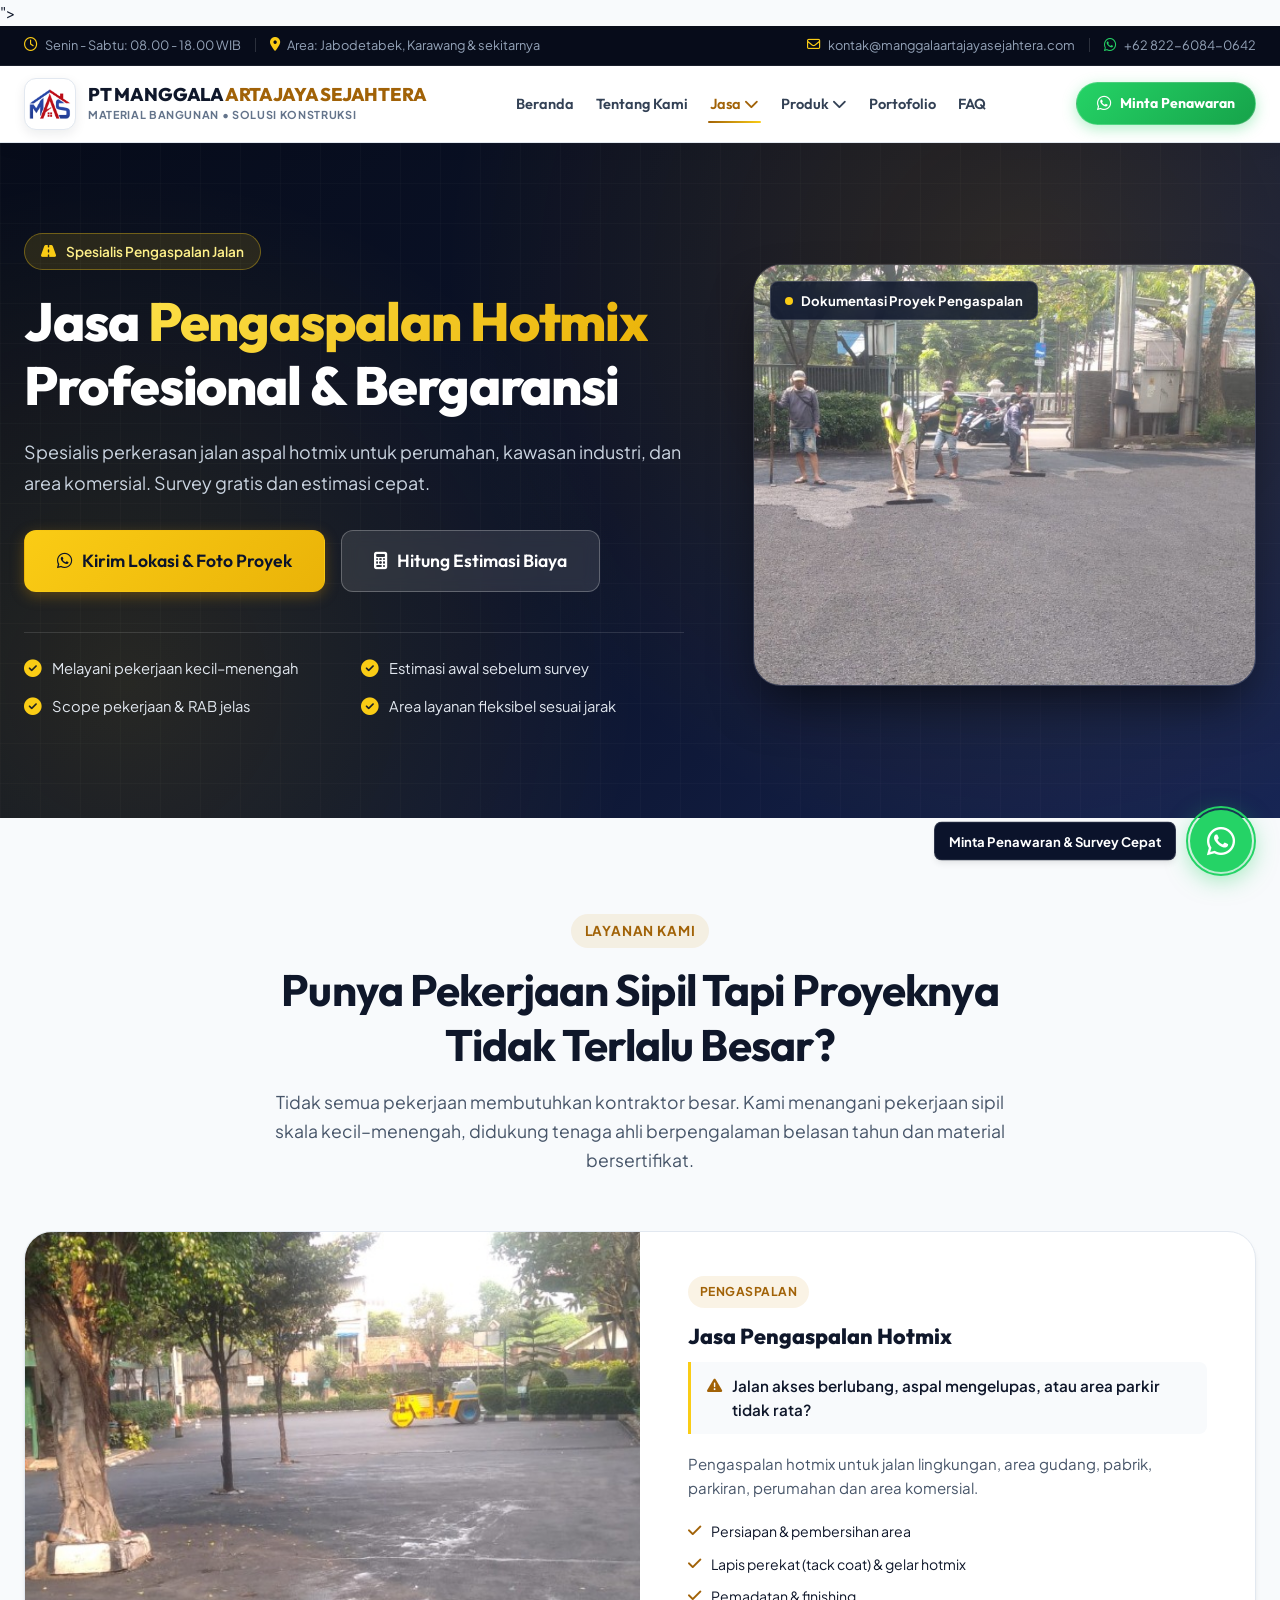
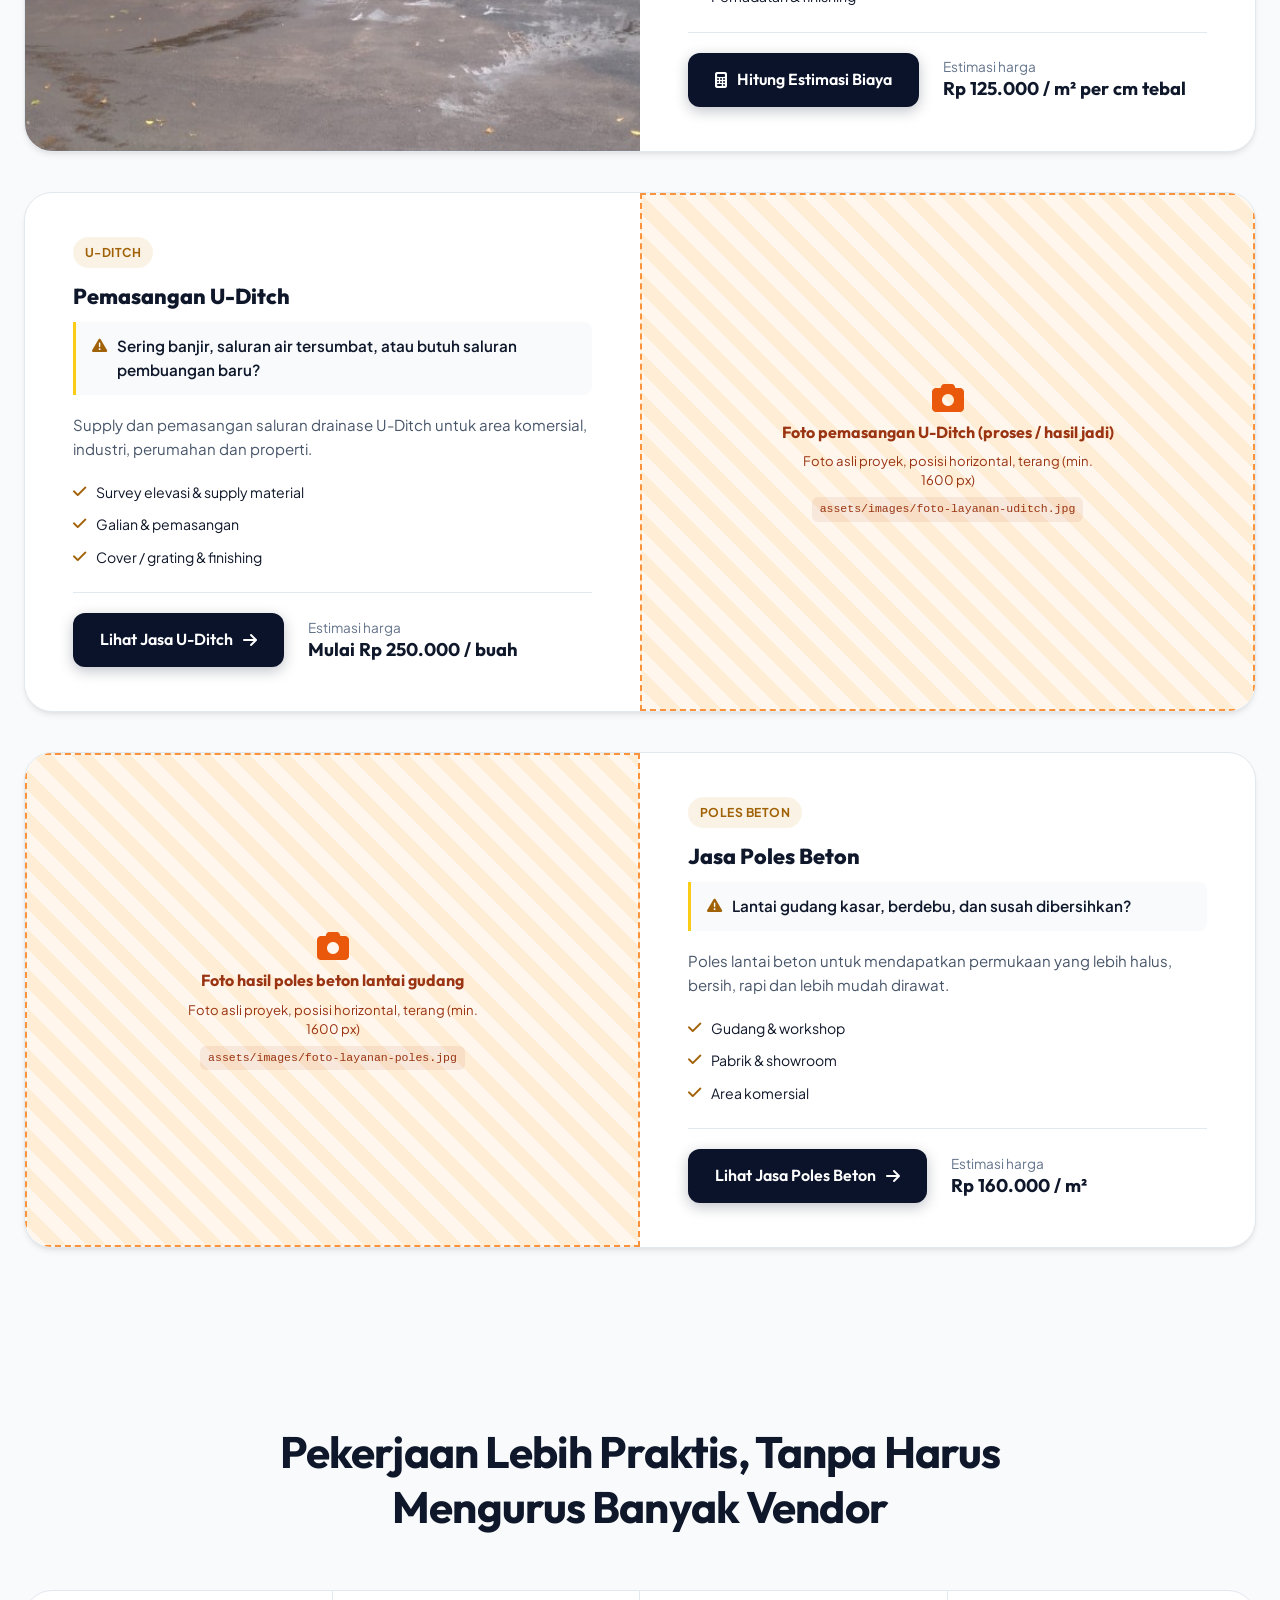
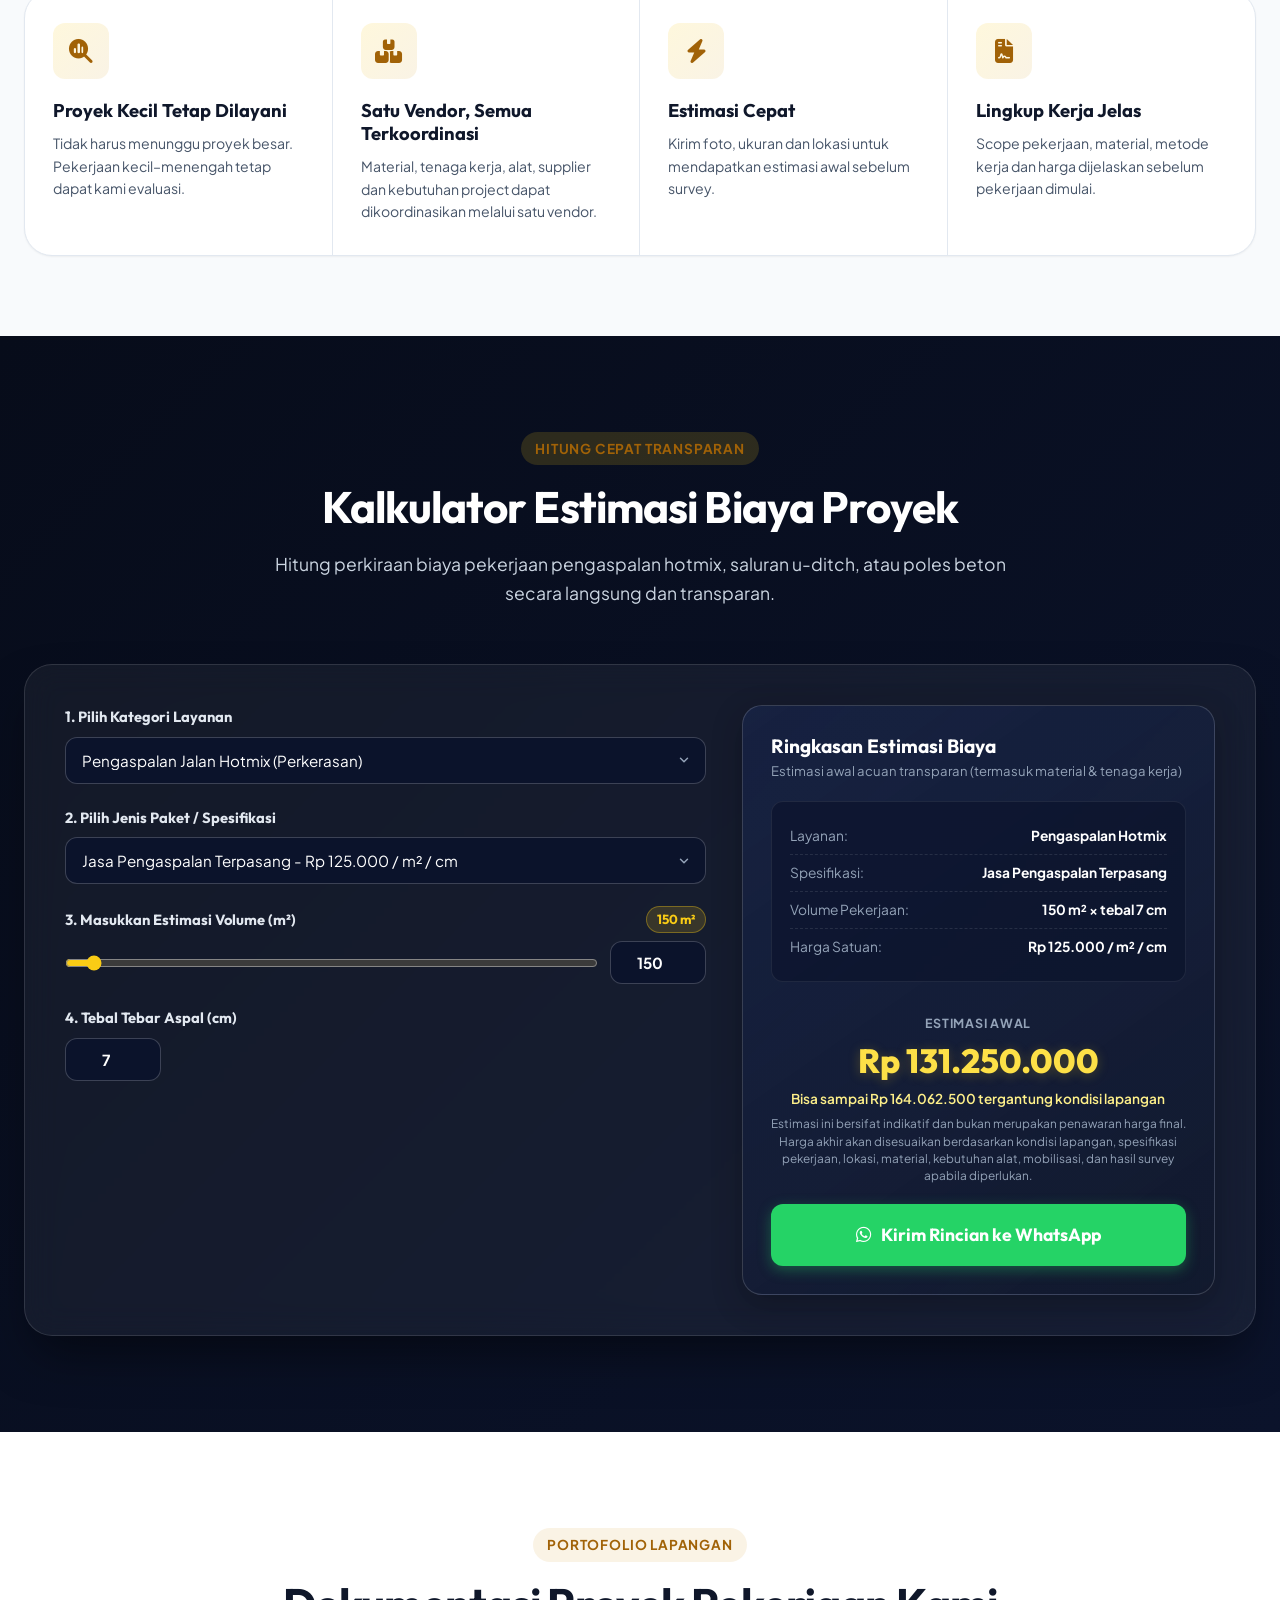
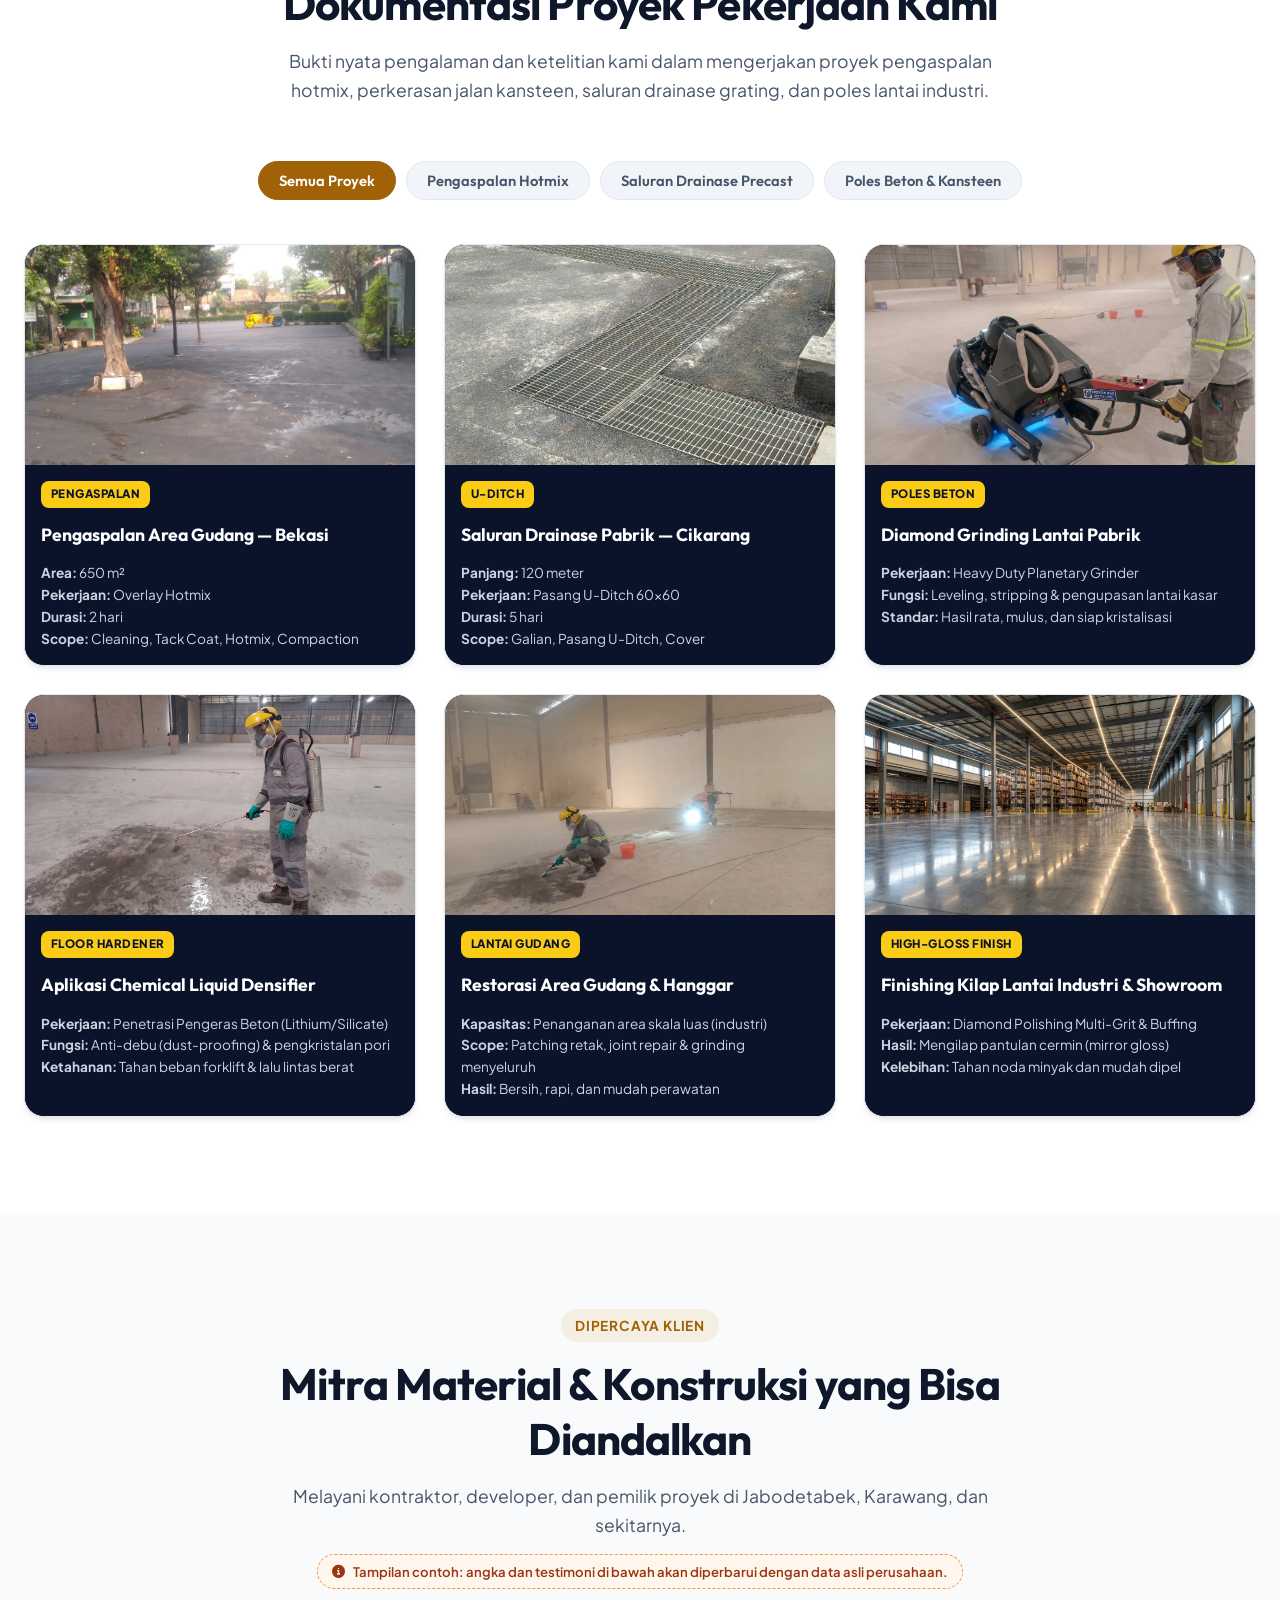
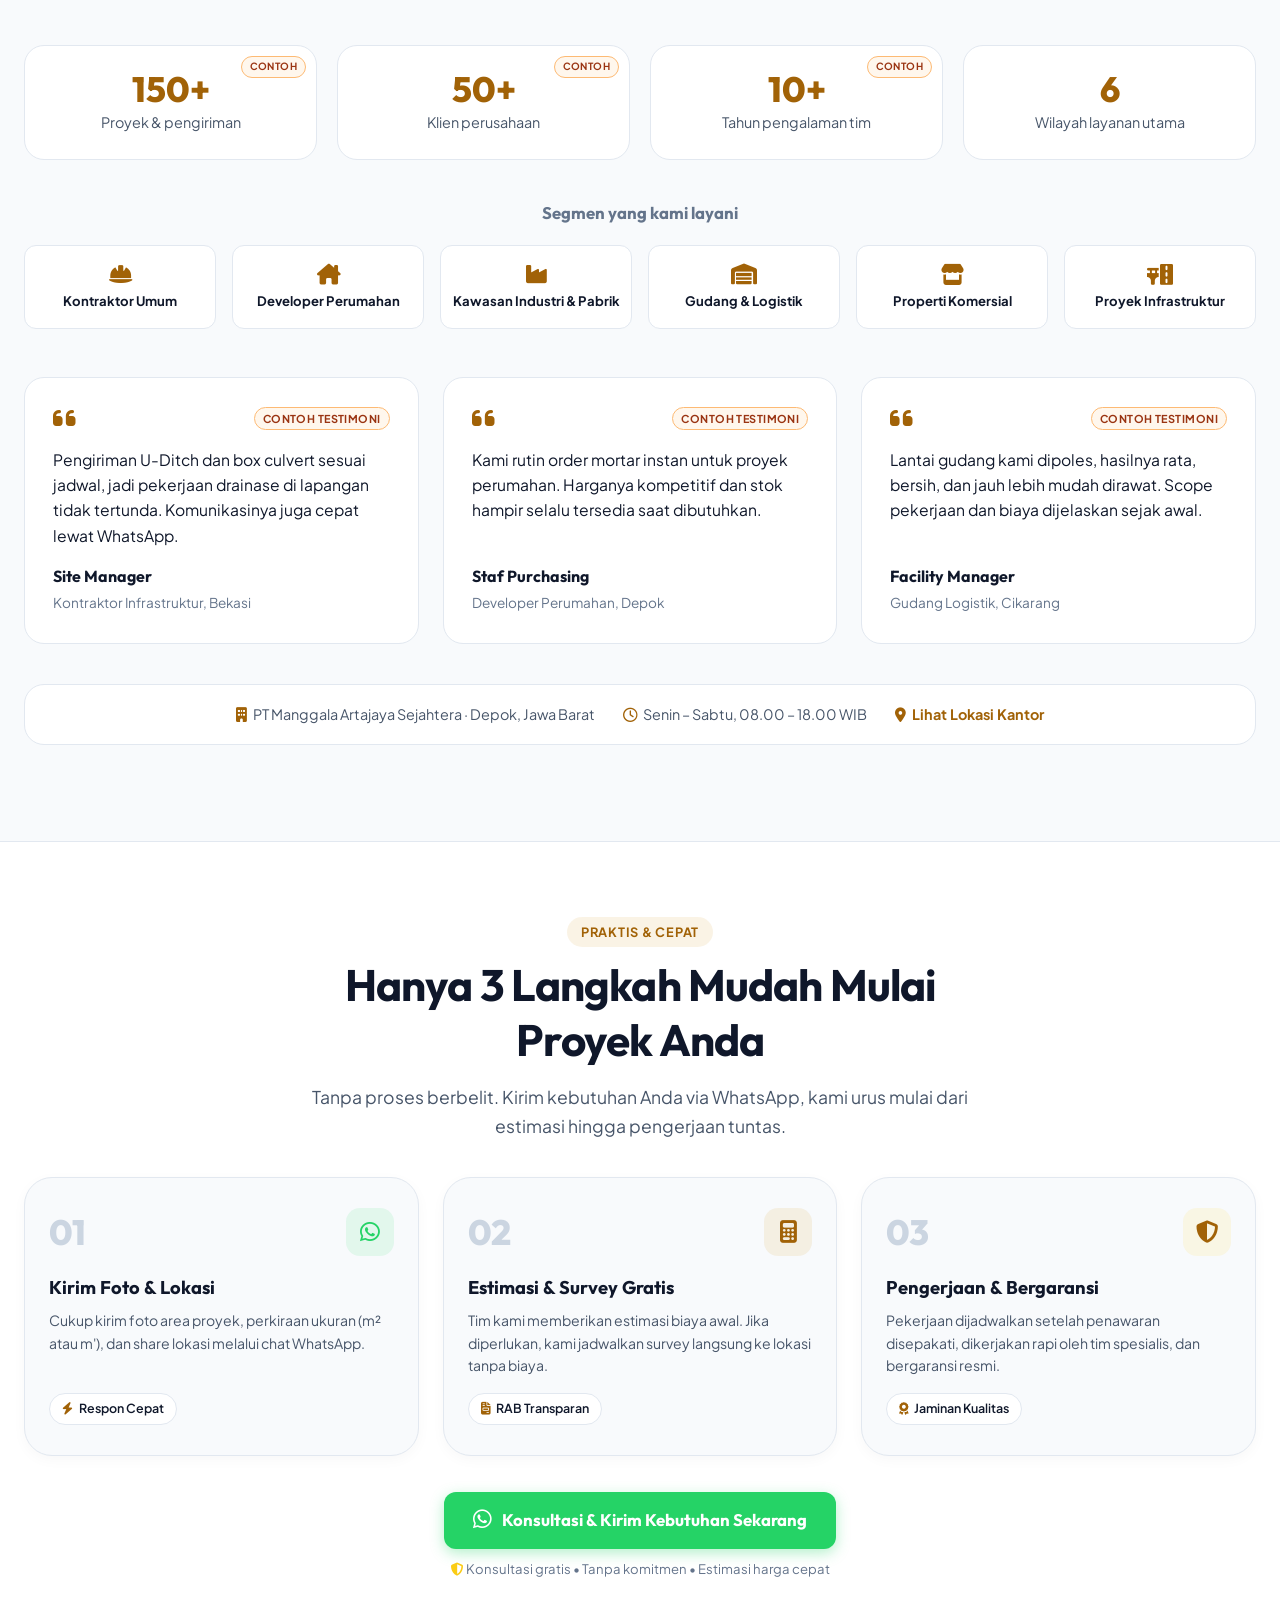
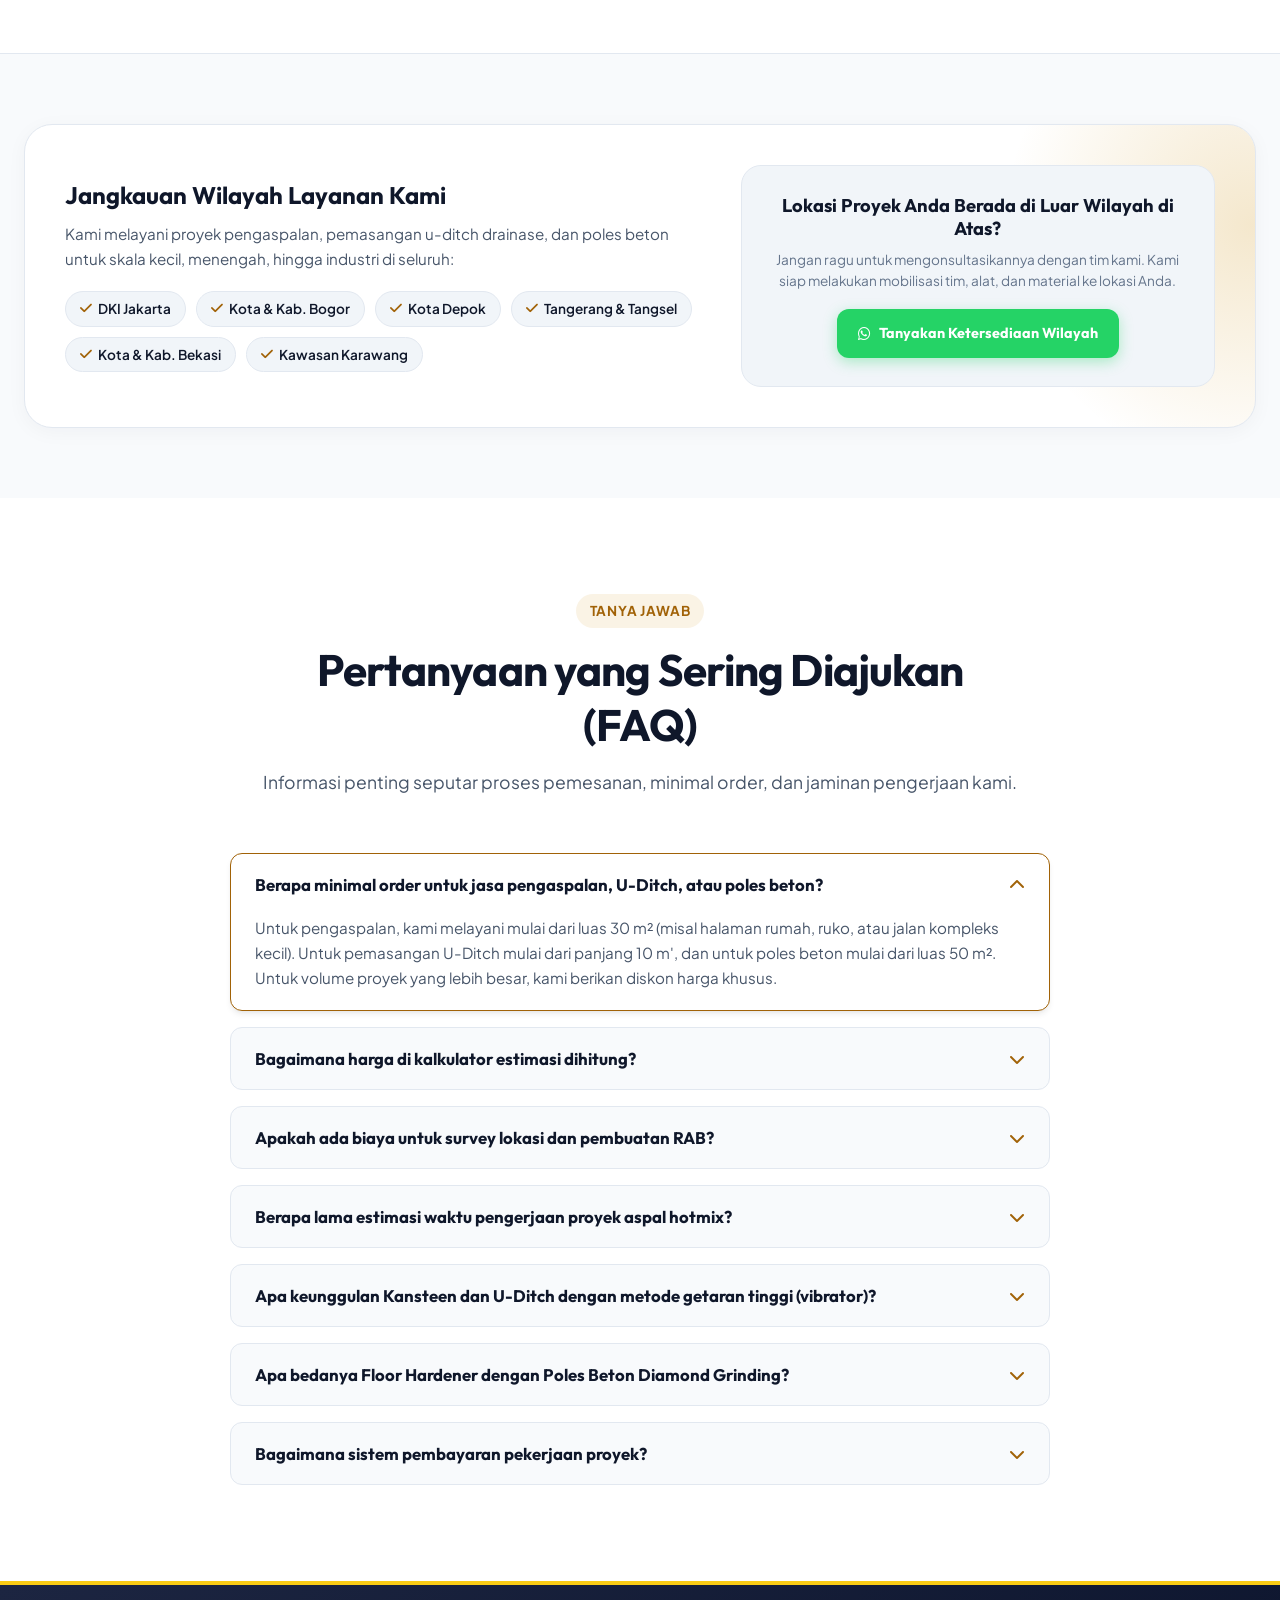
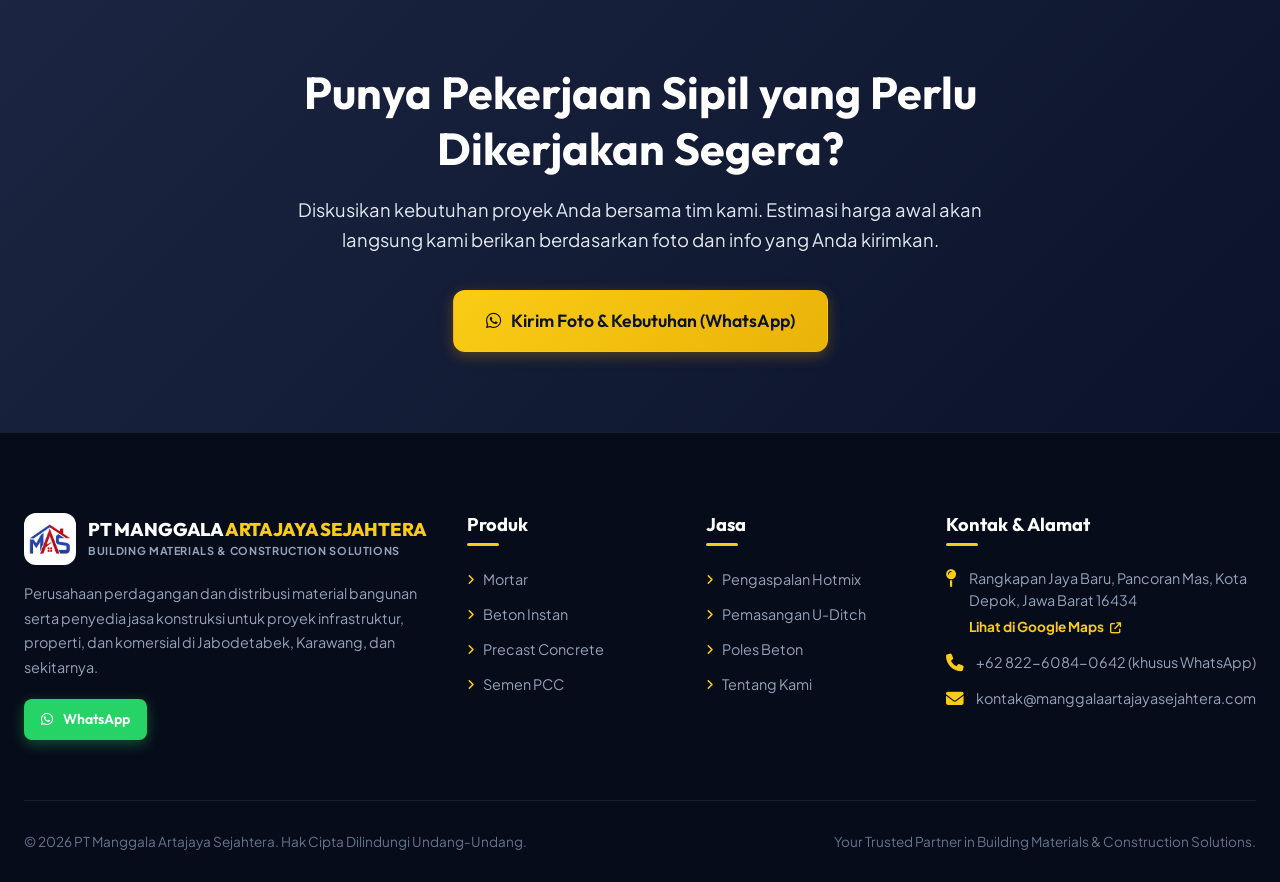
==== commit 148eca5a: "Shorten visible address and link location to Google Maps listing - Footer shows area-level address (" ====
--- a/pengaspalan/index.html
+++ b/pengaspalan/index.html
@@ -54,10 +54,11 @@
     "image": "https://manggalaartajayasejahtera.com/assets/images/pekerja-aspal-hotmix.jpg",
     "logo": "https://manggalaartajayasejahtera.com/assets/brand/logo-mas.png",
     "telephone": "+6282260840642",
+    "hasMap": "https://share.google/iWx0ncyiR9gulRPdI",
     "email": "kontak@manggalaartajayasejahtera.com",
     "address": {
       "@type": "PostalAddress",
-      "streetAddress": "Komplek Vila Gading Emas, Jl. Vila Gading Emas No.17 Blok B2, Rangkapan Jaya Baru",
+      "streetAddress": "Jl. Vila Gading Emas No.17 Blok B2, Rangkapan Jaya Baru",
       "addressLocality": "Pancoran Mas, Kota Depok",
       "addressRegion": "Jawa Barat",
       "postalCode": "16434",
@@ -662,7 +663,7 @@
         -->
         <span><i class="fa-solid fa-building"></i>PT Manggala Artajaya Sejahtera · Depok, Jawa Barat</span>
         <span><i class="fa-regular fa-clock"></i>Senin – Sabtu, 08.00 – 18.00 WIB</span>
-        <a href="https://www.google.com/maps/search/?api=1&amp;query=Komplek+Vila+Gading+Emas+Rangkapan+Jaya+Baru+Pancoran+Mas+Depok" target="_blank" rel="noopener"><i class="fa-solid fa-location-dot"></i>Lihat Lokasi Kantor</a>
+        <a href="https://share.google/iWx0ncyiR9gulRPdI" target="_blank" rel="noopener"><i class="fa-solid fa-location-dot"></i>Lihat Lokasi Kantor</a>
       </div>
     </div>
   </section>
@@ -959,7 +960,7 @@
           <div class="footer-contact-list">
             <div class="footer-contact-item">
               <i class="fa-solid fa-map-pin"></i>
-              <span>Komplek Vila Gading Emas, Jl. Vila Gading Emas No.17 Blok B2, Rangkapan Jaya Baru, Kec. Pancoran Mas, Kota Depok, Jawa Barat 16434</span>
+              <span>Rangkapan Jaya Baru, Pancoran Mas, Kota Depok, Jawa Barat 16434<br><a href="https://share.google/iWx0ncyiR9gulRPdI" target="_blank" rel="noopener" class="footer-map-link">Lihat di Google Maps <i class="fa-solid fa-arrow-up-right-from-square"></i></a></span>
             </div>
             <div class="footer-contact-item">
               <i class="fa-solid fa-phone"></i>
--- a/css/style.css
+++ b/css/style.css
@@ -4087,3 +4087,22 @@
   color: var(--accent-ink);
   margin-bottom: 4px;
 }
+
+.footer-map-link {
+  display: inline-flex;
+  align-items: center;
+  gap: 6px;
+  margin-top: 6px;
+  color: var(--accent);
+  font-weight: 700;
+  font-size: 0.85rem;
+  text-decoration: none;
+}
+
+.footer-map-link:hover {
+  color: var(--accent-light);
+}
+
+.footer-map-link i {
+  font-size: 0.7rem;
+}
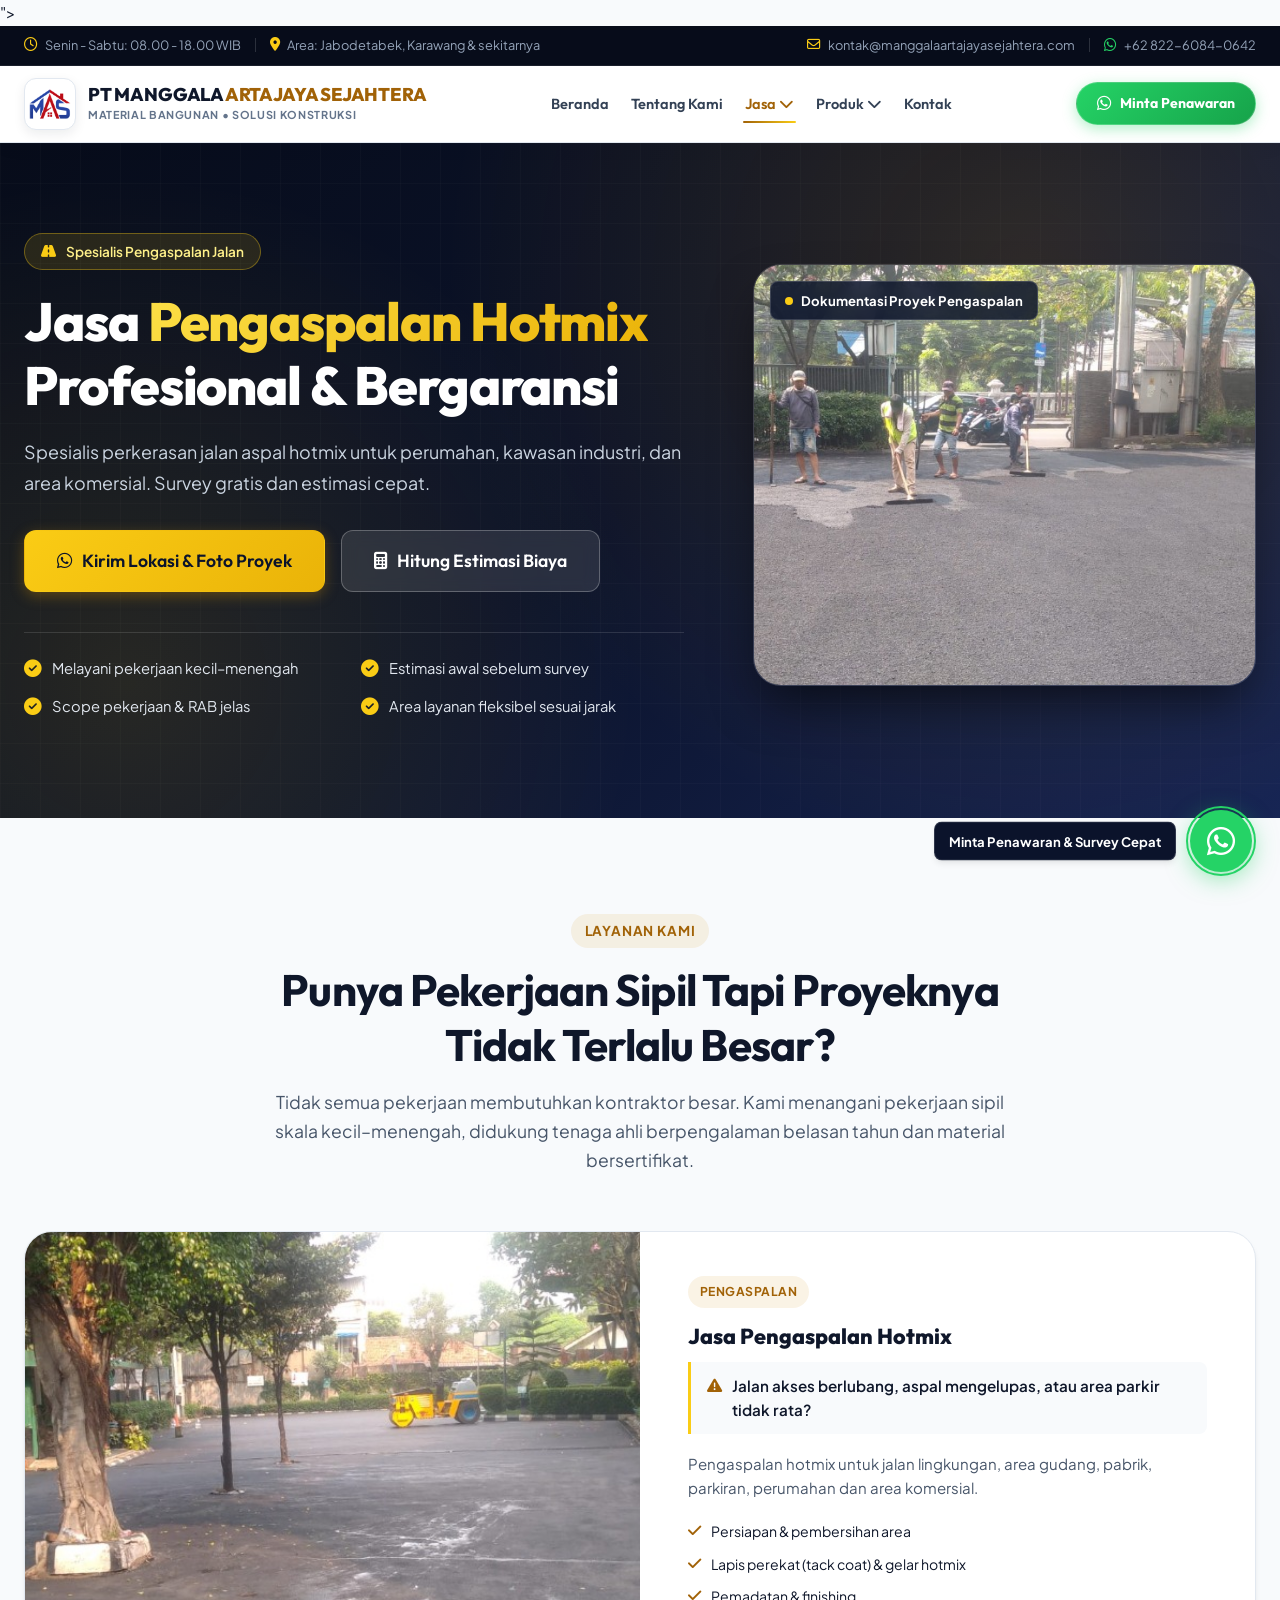
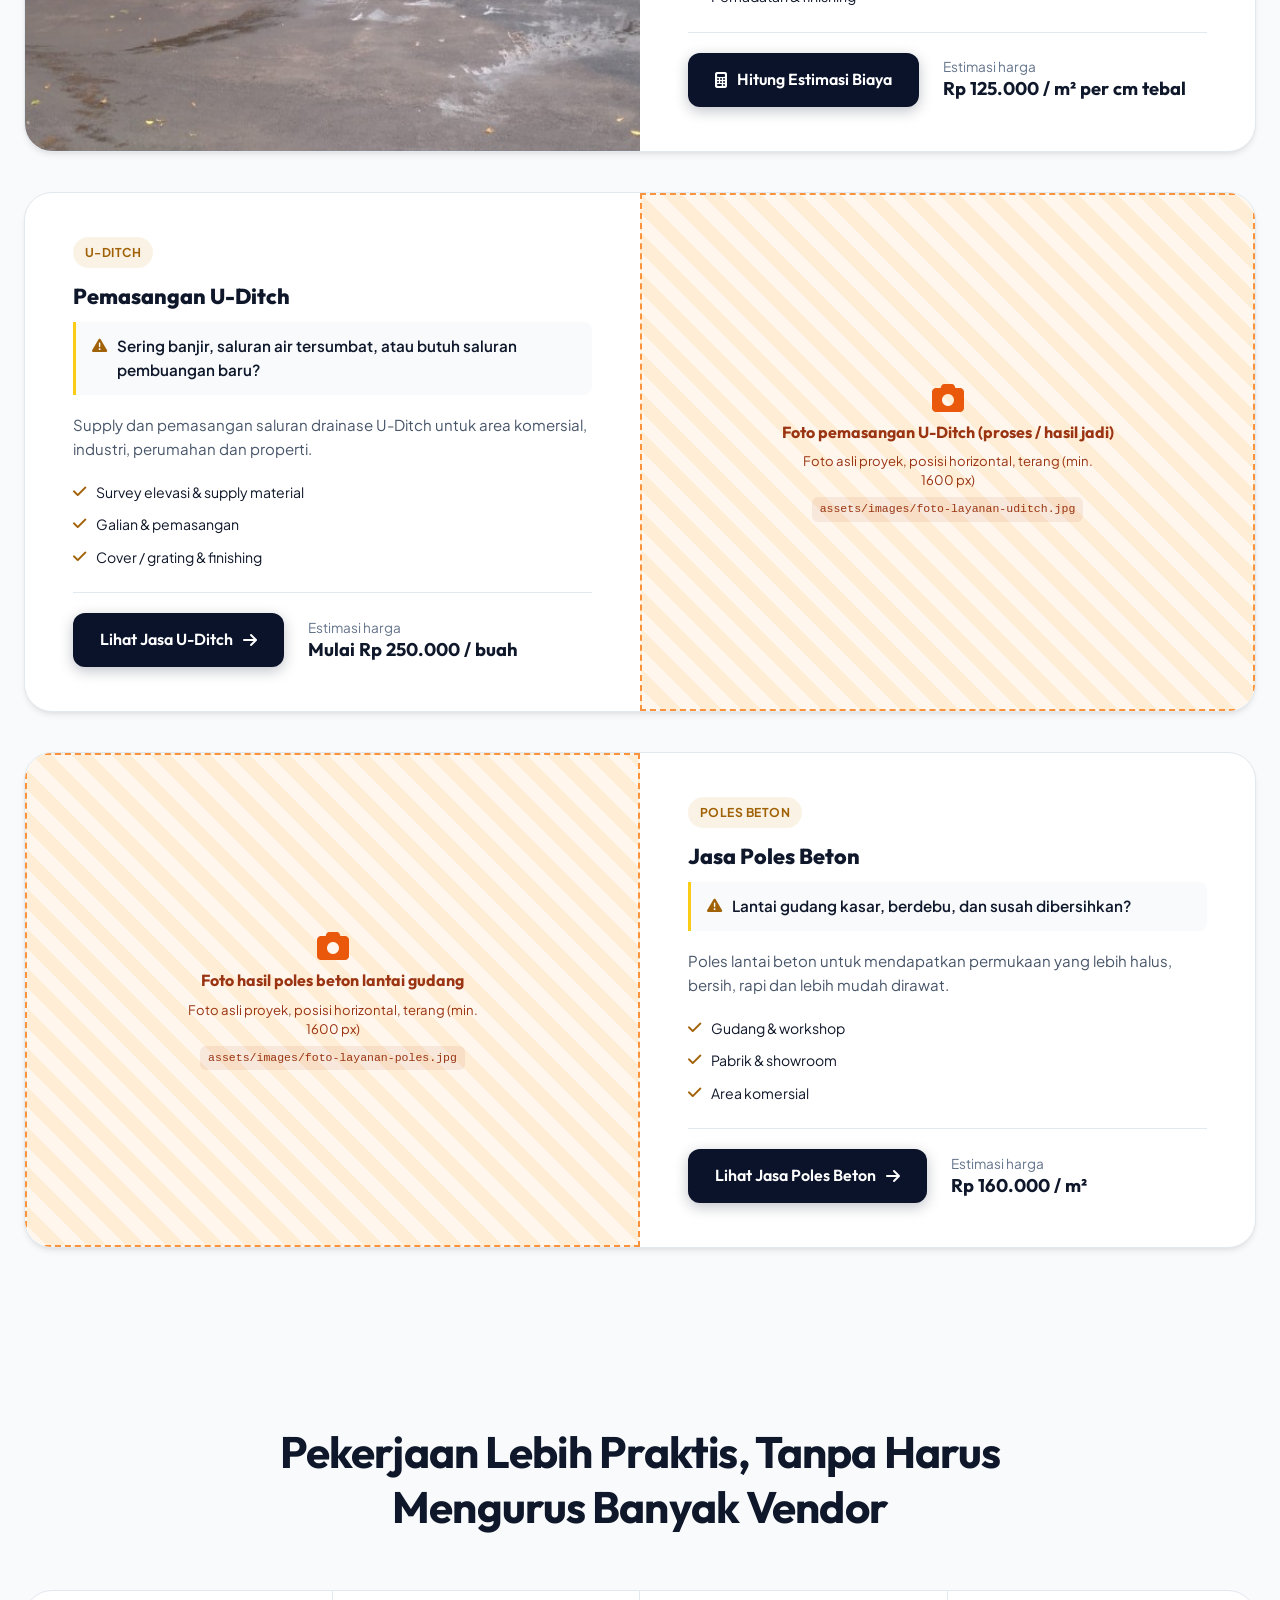
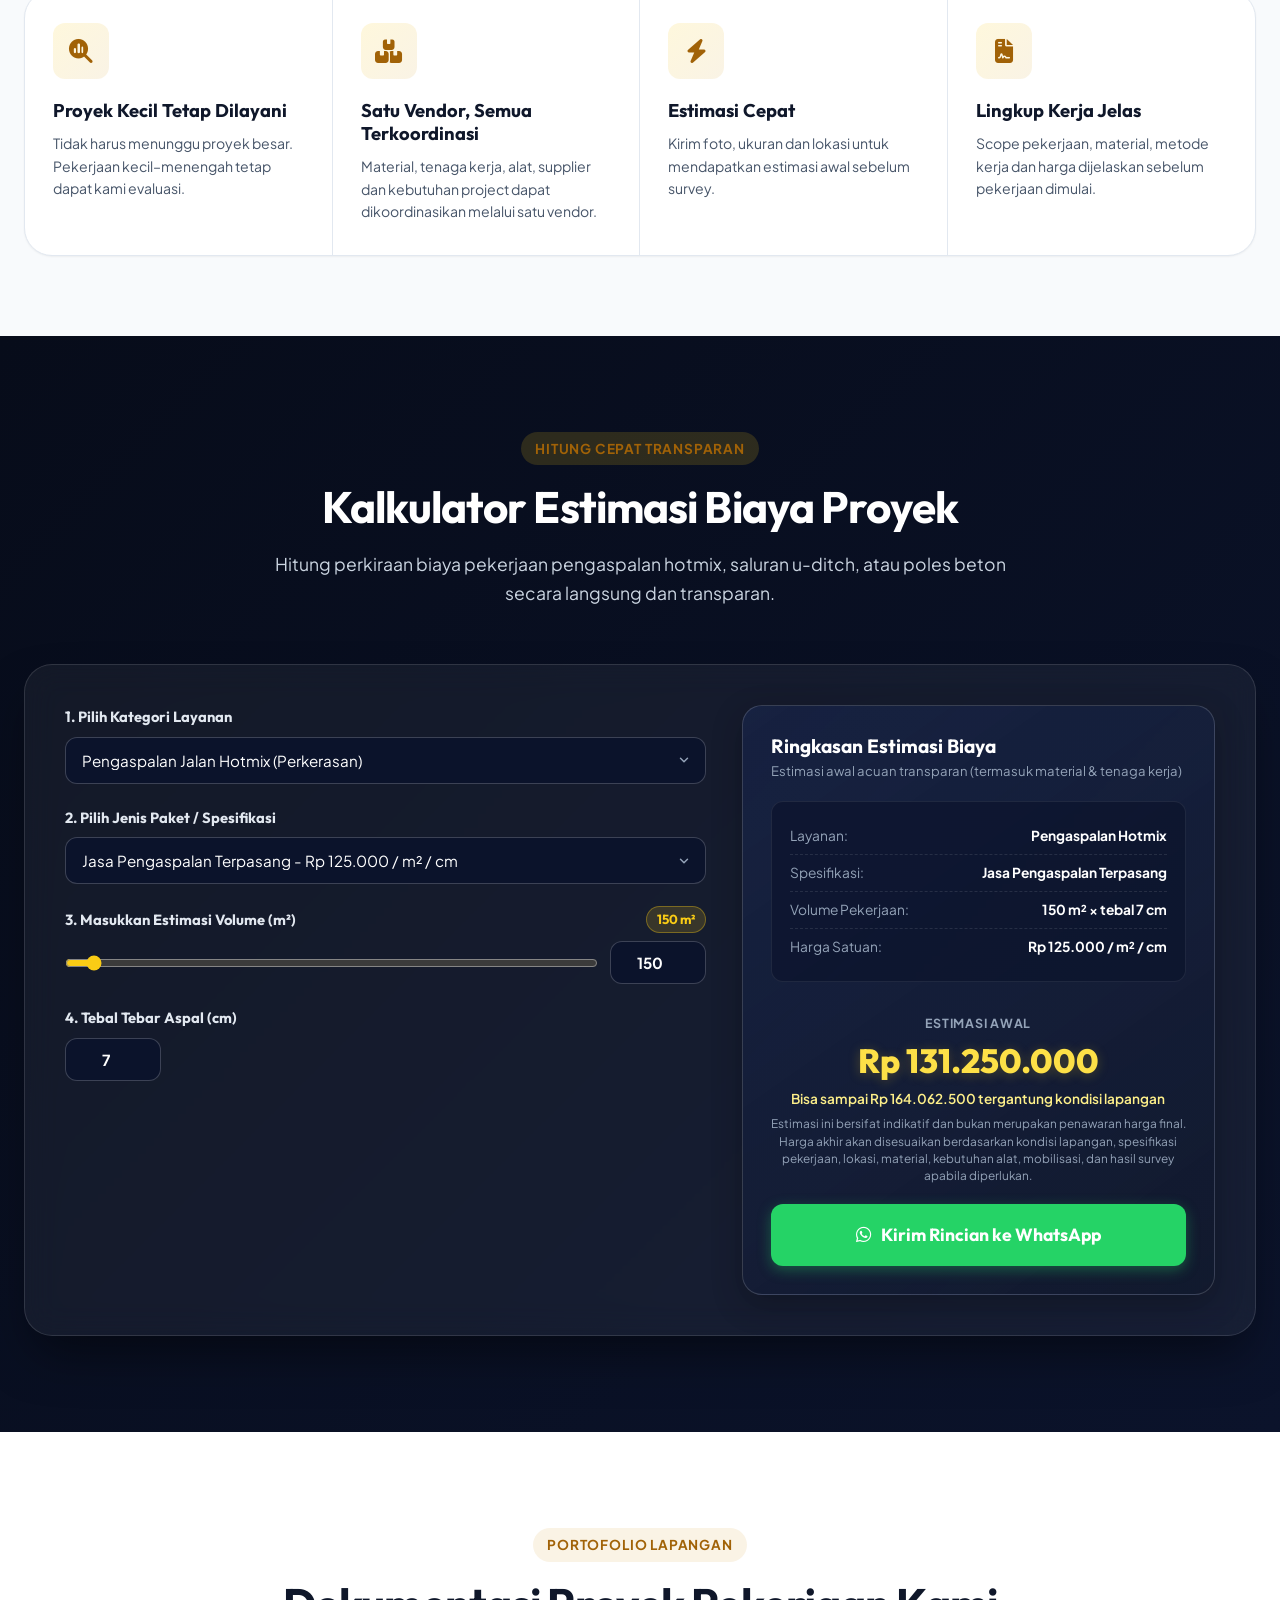
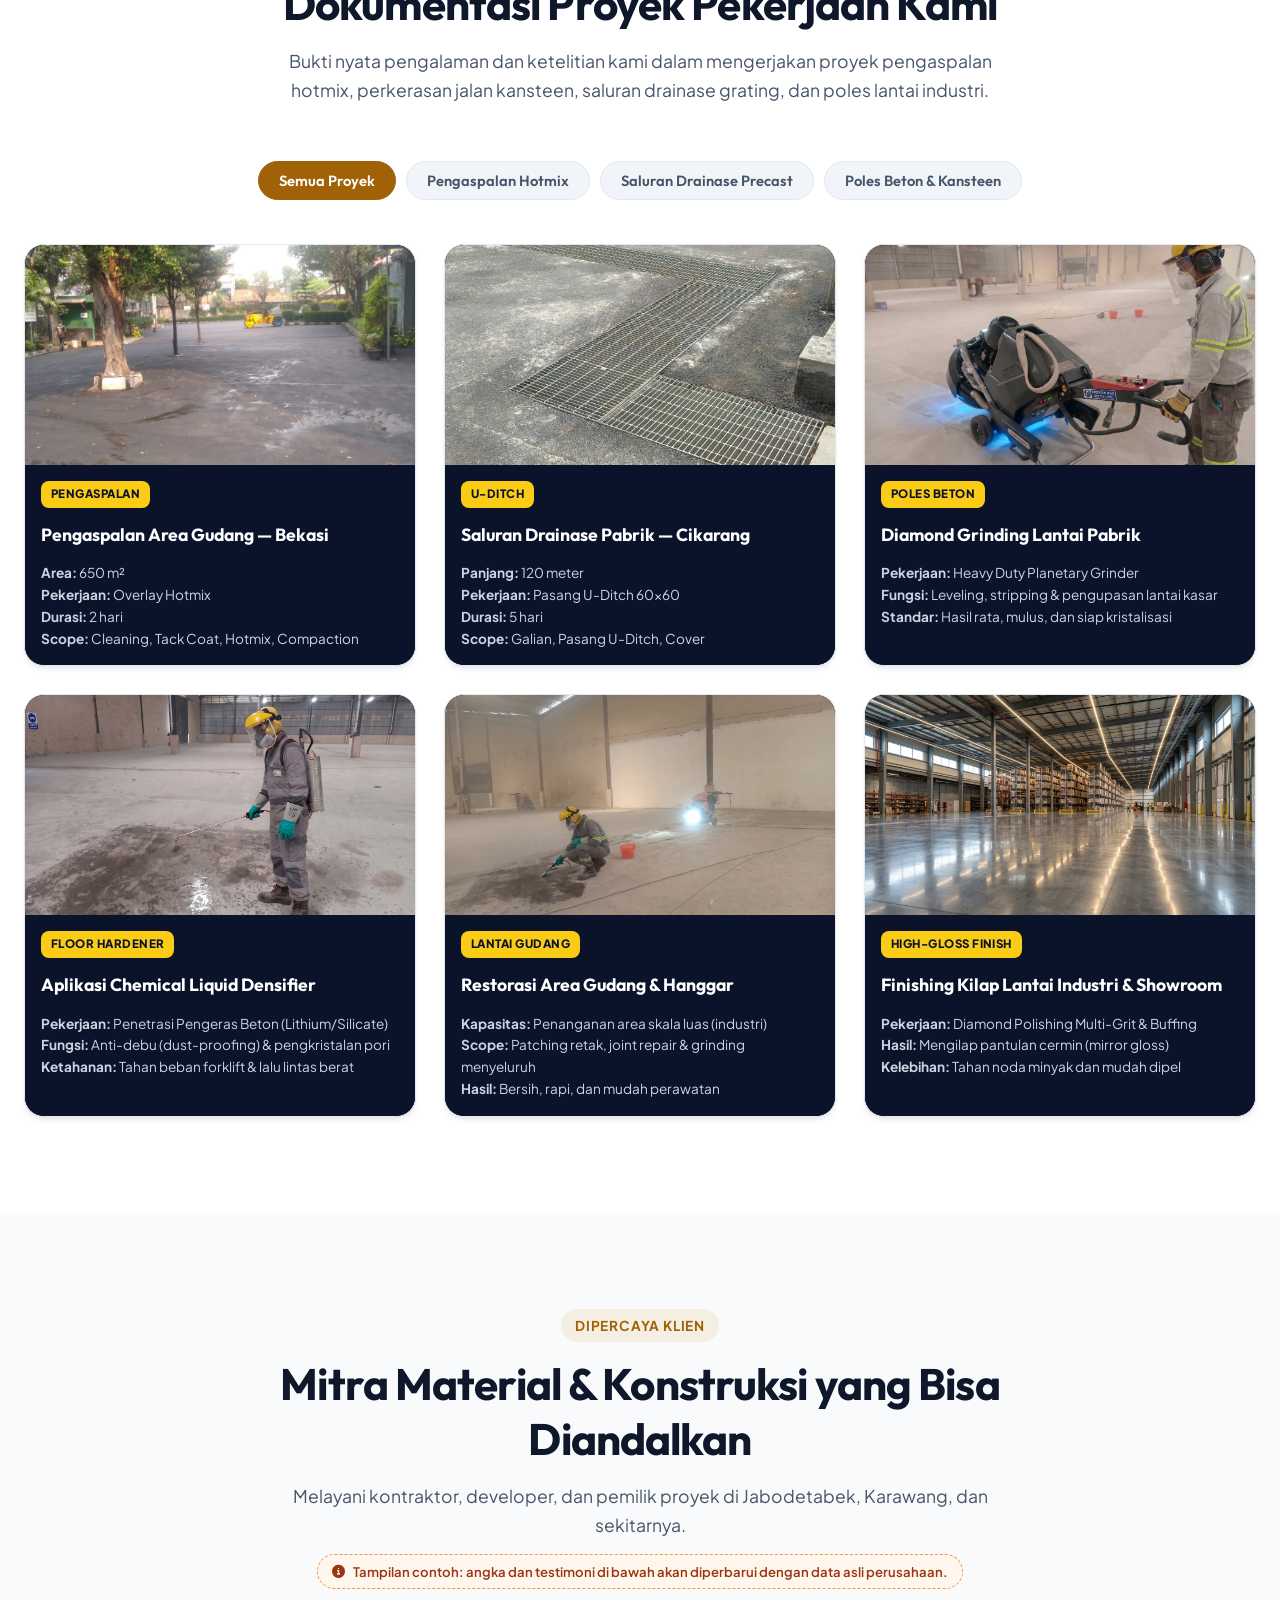
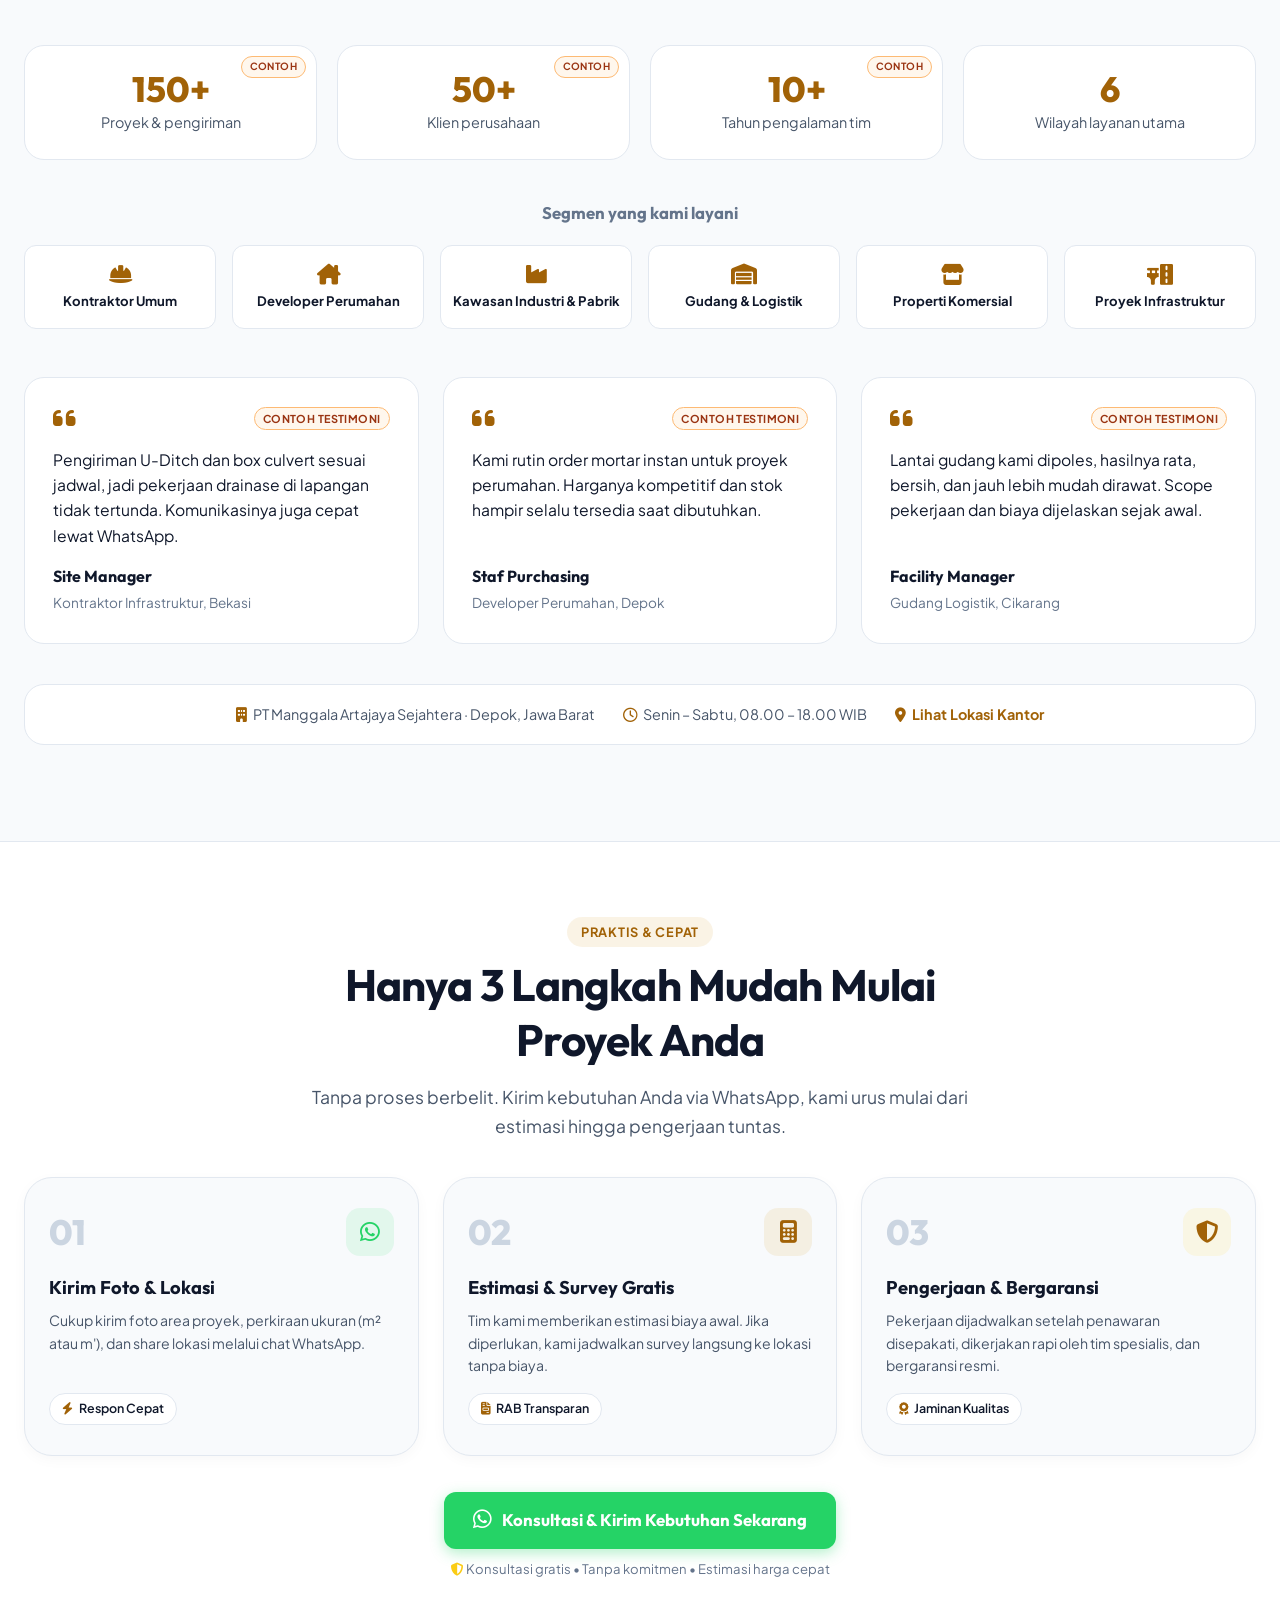
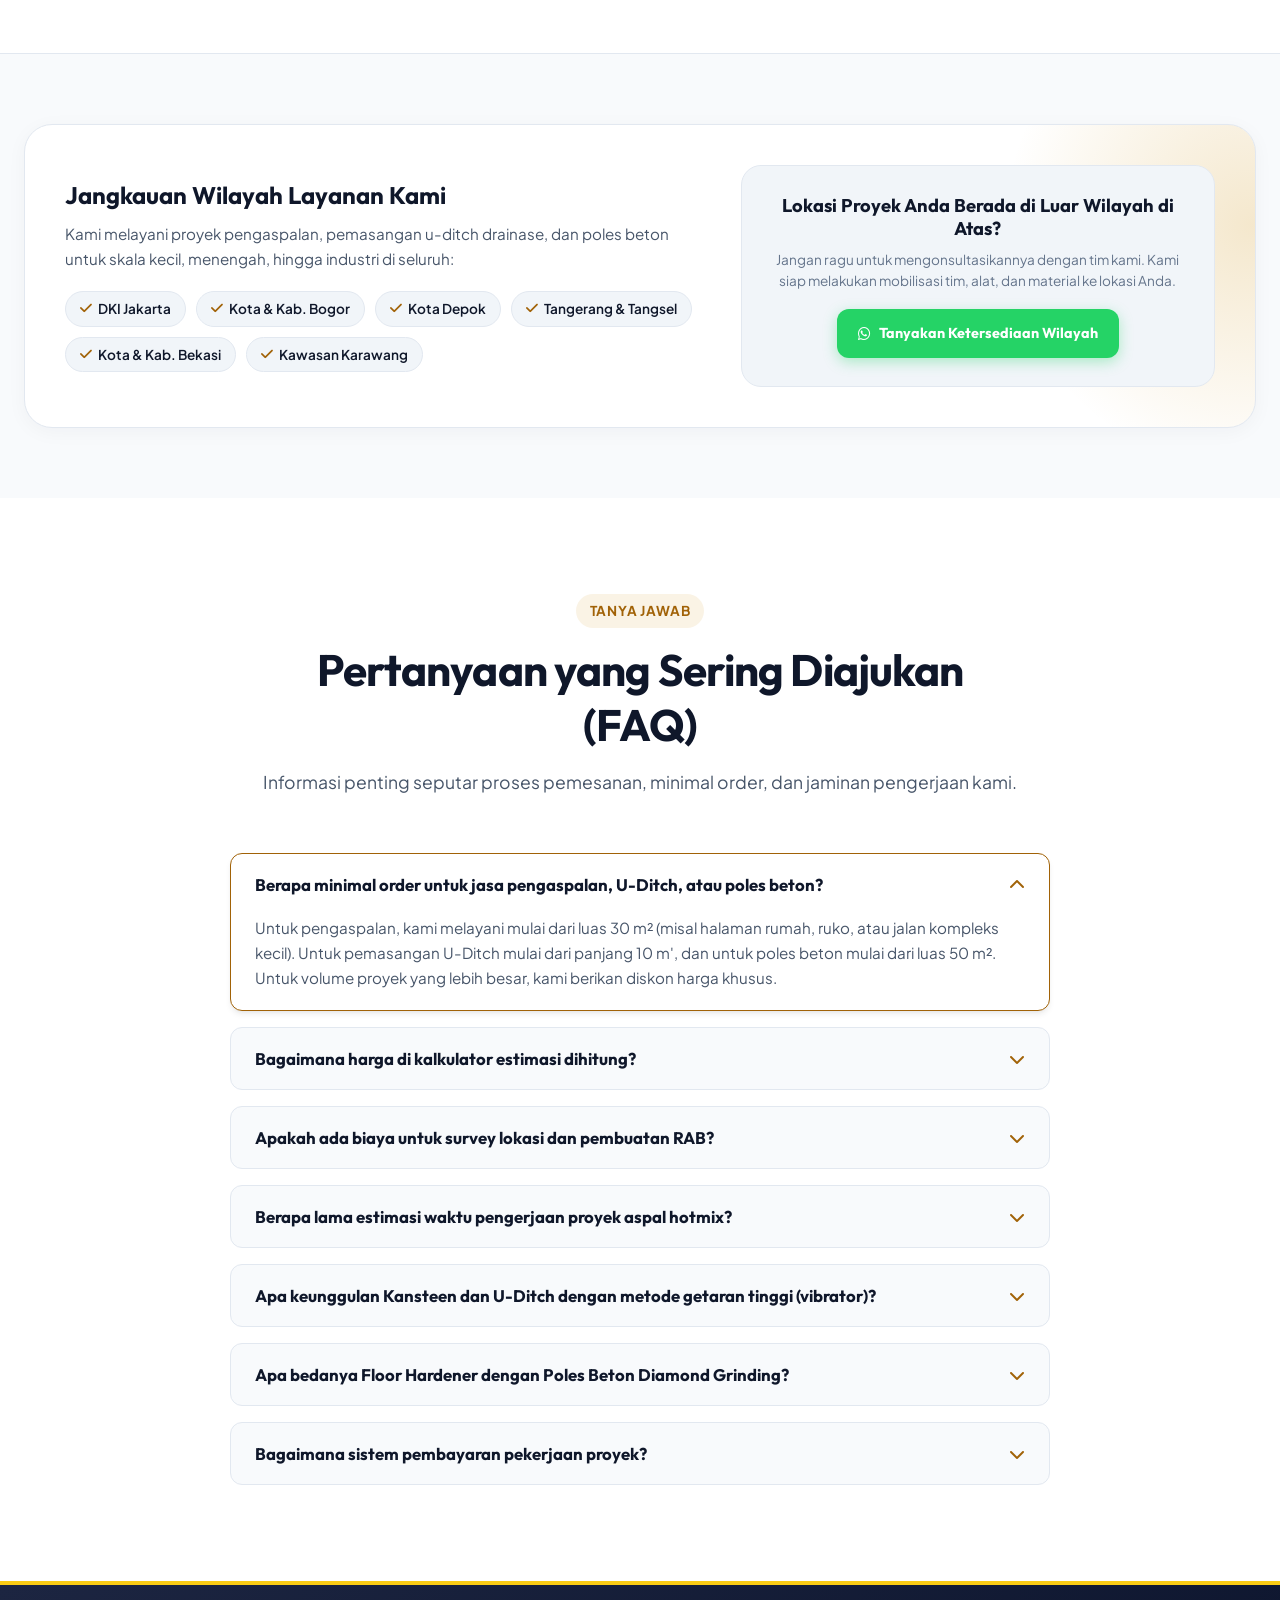
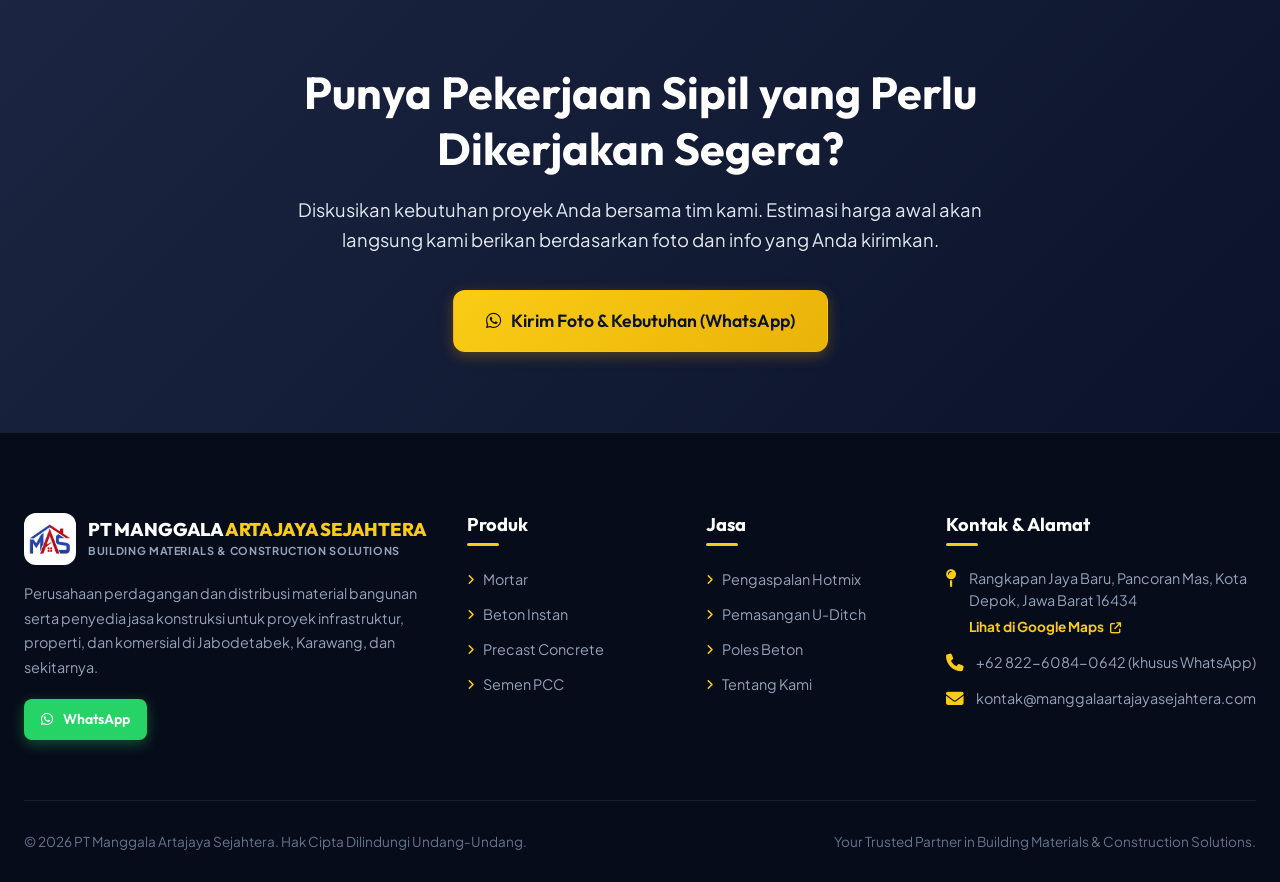
==== commit 5638be7f: "Simplify homepage to five clean sections - Home: hero, stats strip (sample, noted), Produk & Jasa ca" ====
--- a/pengaspalan/index.html
+++ b/pengaspalan/index.html
@@ -158,8 +158,7 @@
               <li><a href="../produk/semen-pcc/index.html" class="">Semen PCC</a></li>
             </ul>
           </li>
-          <li><a href="../index.html#portofolio" class="nav-link">Portofolio</a></li>
-          <li><a href="../index.html#faq" class="nav-link">FAQ</a></li>
+          <li><a href="#kontak" class="nav-link">Kontak</a></li>
           <li class="mobile-drawer-footer">
             <a href="https://wa.me/6282260840642?text=Halo%20PT%20Manggala%20Artajaya%20Sejahtera%2C%20saya%20ingin%20meminta%20penawaran%20harga%20(quotation)%20jasa%20pengaspalan%20hotmix." target="_blank" rel="noopener" class="btn btn-whatsapp w-full">
               <i class="fa-brands fa-whatsapp"></i> Minta Penawaran
--- a/css/style.css
+++ b/css/style.css
@@ -316,7 +316,6 @@
   color: #25d366;
   font-size: 0.90rem;
 }
-
 
 /* ==========================================================================
    MAIN NAVBAR - CRISP WHITE & CORPORATE HIGH CONTRAST
@@ -3445,105 +3444,8 @@
 }
 
 /* ==========================================================================
-   COMPANY PROFILE: TENTANG KAMI, PRODUK, KOMITMEN
+   CATATAN PRODUK & CTA KICKER
    ========================================================================== */
-.about-section {
-  padding: 96px 0;
-  background: #ffffff;
-}
-
-.about-grid {
-  display: grid;
-  grid-template-columns: 1.25fr 1fr;
-  gap: 56px;
-  align-items: center;
-}
-
-.about-content .section-title {
-  margin-bottom: 20px;
-}
-
-.about-content p {
-  color: var(--text-secondary);
-  font-size: 1rem;
-  line-height: 1.75;
-  margin-bottom: 14px;
-}
-
-.about-content .about-lead {
-  font-size: 1.12rem;
-  color: var(--text-main);
-  font-weight: 600;
-}
-
-.about-pillars {
-  list-style: none;
-  display: flex;
-  flex-wrap: wrap;
-  gap: 10px;
-  margin-top: 24px;
-  padding: 0;
-}
-
-.about-pillars li {
-  display: inline-flex;
-  align-items: center;
-  gap: 8px;
-  padding: 10px 16px;
-  border-radius: 999px;
-  background: var(--bg-page);
-  border: 1px solid var(--border-color);
-  font-family: var(--font-heading);
-  font-weight: 700;
-  font-size: 0.92rem;
-  color: var(--text-main);
-}
-
-.about-pillars i {
-  color: var(--accent-ink);
-}
-
-.vision-card {
-  background: #ffffff;
-  border: 1px solid var(--border-color);
-  border-radius: var(--radius-xl);
-  box-shadow: var(--shadow-xl);
-  overflow: hidden;
-}
-
-.vision-logo {
-  display: block;
-  width: 100%;
-  max-width: 300px;
-  height: auto;
-  margin: 0 auto;
-  padding: 32px 24px 24px;
-}
-
-.vision-body {
-  background: linear-gradient(135deg, var(--primary-light) 0%, var(--primary) 100%);
-  border-top: 4px solid var(--accent);
-  padding: 28px;
-}
-
-.vision-label {
-  display: inline-flex;
-  align-items: center;
-  gap: 8px;
-  color: var(--accent);
-  font-family: var(--font-heading);
-  font-weight: 800;
-  font-size: 0.85rem;
-  letter-spacing: 0.08em;
-  text-transform: uppercase;
-  margin-bottom: 10px;
-}
-
-.vision-text {
-  color: #e2e8f0;
-  font-size: 1.02rem;
-  line-height: 1.7;
-}
 
 .products-note {
   margin-top: 40px;
@@ -3571,22 +3473,6 @@
 
 .products-note .btn {
   flex-shrink: 0;
-}
-
-/* Komitmen */
-.commitment-section {
-  padding: 96px 0;
-  background: #ffffff;
-}
-
-.commitment-grid {
-  display: grid;
-  grid-template-columns: repeat(5, 1fr);
-  gap: 20px;
-}
-
-.commitment-grid .feature-box {
-  padding: 28px 20px;
 }
 
 /* CTA banner kicker */
@@ -3601,17 +3487,8 @@
   margin-bottom: 12px;
 }
 
-@media (max-width: 1100px) {
-  .commitment-grid {
-    grid-template-columns: repeat(3, 1fr);
-  }
-}
-
 @media (max-width: 900px) {
-  .about-grid {
-    grid-template-columns: 1fr;
-    gap: 36px;
-  }
+  
 
   .products-note {
     flex-direction: column;
@@ -3620,107 +3497,18 @@
 }
 
 @media (max-width: 640px) {
-  .about-section,
-  .commitment-section {
-    padding: 64px 0;
-  }
-
-  .commitment-grid {
-    grid-template-columns: 1fr 1fr;
-  }
+  
+
+  
 
   .products-note .btn {
     width: 100%;
   }
 }
 
-@media (max-width: 420px) {
-  .commitment-grid {
-    grid-template-columns: 1fr;
-  }
-}
-
 /* ==========================================================================
-   DUA UNIT BISNIS (BERANDA)
+   ITEM DAFTAR (DIPAKAI DI 'PRODUK LAINNYA')
    ========================================================================== */
-.units-section {
-  padding: 96px 0;
-  background: var(--bg-page);
-}
-
-.units-grid {
-  display: grid;
-  grid-template-columns: repeat(2, minmax(0, 1fr));
-  gap: 28px;
-}
-
-.unit-panel {
-  display: flex;
-  flex-direction: column;
-  background: #ffffff;
-  border: 1px solid var(--border-color);
-  border-top: 4px solid var(--accent);
-  border-radius: 0 0 var(--radius-xl) var(--radius-xl);
-  padding: 32px 28px;
-  box-shadow: var(--shadow-md);
-}
-
-.unit-panel--jasa {
-  border-top-color: var(--primary);
-}
-
-.unit-head {
-  display: flex;
-  align-items: center;
-  gap: 16px;
-  margin-bottom: 14px;
-}
-
-.unit-icon {
-  width: 60px;
-  height: 60px;
-  border-radius: var(--radius-md);
-  background: rgba(var(--accent-rgb), 0.18);
-  color: var(--accent-ink);
-  display: flex;
-  align-items: center;
-  justify-content: center;
-  font-size: 1.6rem;
-  flex-shrink: 0;
-}
-
-.unit-panel--jasa .unit-icon {
-  background: rgba(11, 19, 43, 0.08);
-  color: var(--primary);
-}
-
-.unit-kicker {
-  display: block;
-  font-size: 0.78rem;
-  font-weight: 700;
-  letter-spacing: 0.08em;
-  text-transform: uppercase;
-  color: var(--text-muted);
-}
-
-.unit-title {
-  font-size: 1.6rem;
-  letter-spacing: -0.01em;
-}
-
-.unit-desc {
-  color: var(--text-secondary);
-  line-height: 1.65;
-  margin-bottom: 20px;
-}
-
-.unit-list {
-  list-style: none;
-  padding: 0;
-  margin: 0 0 18px;
-  display: grid;
-  gap: 10px;
-}
 
 .unit-item,
 .other-product {
@@ -3758,10 +3546,6 @@
   flex-shrink: 0;
 }
 
-.unit-panel--jasa .unit-item-icon {
-  color: var(--primary);
-}
-
 .unit-item-text {
   display: flex;
   flex-direction: column;
@@ -3789,26 +3573,6 @@
 .unit-item:hover .unit-item-arrow,
 .other-product:hover .unit-item-arrow {
   color: var(--secondary);
-}
-
-.unit-note {
-  display: flex;
-  gap: 10px;
-  align-items: flex-start;
-  font-size: 0.88rem;
-  color: var(--text-secondary);
-  line-height: 1.55;
-  margin-bottom: 20px;
-}
-
-.unit-note i {
-  color: var(--accent-ink);
-  margin-top: 3px;
-}
-
-.unit-cta {
-  margin-top: auto;
-  width: 100%;
 }
 
 /* ==========================================================================
@@ -3989,9 +3753,7 @@
 }
 
 @media (max-width: 991px) {
-  .units-grid {
-    grid-template-columns: 1fr;
-  }
+  
 
   .other-products-grid {
     grid-template-columns: 1fr;
@@ -3999,20 +3761,15 @@
 }
 
 @media (max-width: 640px) {
-  .units-section,
   .product-uses-section,
-  .product-benefits-section,
-  .product-spec-section {
+.product-benefits-section,
+.product-spec-section {
     padding: 64px 0;
   }
 
-  .unit-panel {
-    padding: 24px 18px;
-  }
-
-  .unit-title {
-    font-size: 1.35rem;
-  }
+  
+
+  
 
   .benefits-grid {
     grid-template-columns: 1fr;
@@ -4106,3 +3863,417 @@
 .footer-map-link i {
   font-size: 0.7rem;
 }
+
+/* ==========================================================================
+   BERANDA SEDERHANA
+   ========================================================================== */
+.home-hero {
+  position: relative;
+  color: #ffffff;
+  padding: 110px 0 150px;
+  background:
+    linear-gradient(90deg, rgba(7, 12, 26, 0.94) 0%, rgba(11, 19, 43, 0.82) 55%, rgba(11, 19, 43, 0.6) 100%),
+    url("../assets/images/foto-hero-beranda.jpg") center / cover no-repeat,
+    var(--primary);
+}
+
+.home-hero-inner {
+  max-width: 760px;
+}
+
+.home-hero-kicker {
+  border-left: 3px solid var(--accent);
+  padding-left: 14px;
+  font-size: 0.82rem;
+  font-weight: 700;
+  letter-spacing: 0.12em;
+  text-transform: uppercase;
+  color: #cbd5e1;
+  margin-bottom: 20px;
+}
+
+.home-hero-title {
+  font-size: clamp(2.3rem, 5vw, 3.6rem);
+  font-weight: 800;
+  line-height: 1.1;
+  letter-spacing: -0.02em;
+  color: #ffffff;
+  margin-bottom: 20px;
+}
+
+.home-hero-title span {
+  color: var(--accent);
+}
+
+.home-hero-desc {
+  font-size: 1.1rem;
+  line-height: 1.7;
+  color: #cbd5e1;
+  max-width: 640px;
+  margin-bottom: 32px;
+}
+
+.home-stats-wrap {
+  position: relative;
+  z-index: 2;
+  margin-top: -70px;
+}
+
+.home-stats {
+  display: grid;
+  grid-template-columns: repeat(4, 1fr);
+  background: #ffffff;
+  border: 1px solid var(--border-color);
+  border-radius: var(--radius-lg);
+  box-shadow: var(--shadow-lg);
+  overflow: hidden;
+}
+
+.home-stat {
+  padding: 26px 28px;
+  border-right: 1px solid var(--border-color);
+}
+
+.home-stat:last-child {
+  border-right: none;
+}
+
+.home-stat strong {
+  display: block;
+  font-family: var(--font-heading);
+  font-size: 2.2rem;
+  font-weight: 800;
+  line-height: 1.1;
+  color: var(--primary);
+}
+
+.home-stat span {
+  font-size: 0.85rem;
+  font-weight: 600;
+  letter-spacing: 0.04em;
+  text-transform: uppercase;
+  color: var(--text-muted);
+}
+
+.home-stats-note {
+  margin-top: 10px;
+  text-align: right;
+  font-size: 0.78rem;
+  color: var(--text-muted);
+}
+
+.home-offer {
+  padding: 72px 0 88px;
+  background: var(--bg-page);
+}
+
+.home-section-head {
+  max-width: 720px;
+  margin-bottom: 36px;
+}
+
+.offer-group-title {
+  display: flex;
+  align-items: center;
+  gap: 14px;
+  font-size: 1.15rem;
+  margin: 0 0 18px;
+  scroll-margin-top: 110px;
+}
+
+.offer-group-title::after {
+  content: "";
+  flex: 1;
+  height: 1px;
+  background: var(--border-color);
+}
+
+.offer-grid {
+  display: grid;
+  gap: 20px;
+  margin-bottom: 44px;
+}
+
+.offer-grid:last-child {
+  margin-bottom: 0;
+}
+
+.offer-grid--4 {
+  grid-template-columns: repeat(4, minmax(0, 1fr));
+}
+
+.offer-grid--3 {
+  grid-template-columns: repeat(3, minmax(0, 1fr));
+}
+
+.offer-card {
+  display: flex;
+  flex-direction: column;
+  background: #ffffff;
+  border: 1px solid var(--border-color);
+  border-radius: var(--radius-md);
+  overflow: hidden;
+  text-decoration: none;
+  color: inherit;
+  transition: border-color 0.2s ease, transform 0.2s ease;
+}
+
+.offer-card:hover {
+  border-color: var(--accent-strong);
+  transform: translateY(-3px);
+}
+
+.offer-card > img,
+.offer-media.photo-slot {
+  display: block;
+  width: 100%;
+  aspect-ratio: 16 / 10;
+  height: auto;
+  object-fit: cover;
+}
+
+.offer-media.photo-slot {
+  display: flex;
+  min-height: 0;
+  padding: 0;
+  border: none;
+  border-bottom: 1px solid var(--border-color);
+  background: var(--bg-subtle);
+}
+
+.offer-media.photo-slot i {
+  font-size: 2.2rem;
+  color: var(--accent-ink);
+}
+
+.offer-body {
+  display: flex;
+  flex-direction: column;
+  flex: 1;
+  padding: 18px 20px 20px;
+}
+
+.offer-body h4 {
+  font-size: 1.12rem;
+  margin-bottom: 6px;
+}
+
+.offer-body p {
+  font-size: 0.9rem;
+  color: var(--text-secondary);
+  line-height: 1.55;
+  margin-bottom: 14px;
+}
+
+.offer-link {
+  margin-top: auto;
+  font-size: 0.88rem;
+  font-weight: 700;
+  color: var(--secondary);
+}
+
+.offer-link i {
+  font-size: 0.75rem;
+  margin-left: 4px;
+  transition: transform 0.2s ease;
+}
+
+.offer-card:hover .offer-link i {
+  transform: translateX(3px);
+}
+
+.home-about {
+  padding: 88px 0;
+  background: #ffffff;
+}
+
+.home-about-grid {
+  display: grid;
+  grid-template-columns: minmax(0, 1.15fr) minmax(0, 1fr);
+  gap: 56px;
+  align-items: start;
+}
+
+.home-about-text p {
+  color: var(--text-secondary);
+  line-height: 1.75;
+  margin-bottom: 14px;
+}
+
+.home-vision {
+  margin-top: 24px;
+  border-left: 4px solid var(--accent);
+  padding: 4px 0 4px 18px;
+  font-size: 1rem;
+  line-height: 1.7;
+  color: var(--text-main);
+}
+
+.home-vision span {
+  display: block;
+  font-size: 0.78rem;
+  font-weight: 700;
+  letter-spacing: 0.1em;
+  text-transform: uppercase;
+  color: var(--secondary);
+  margin-bottom: 4px;
+}
+
+.home-why {
+  background: var(--bg-page);
+  border: 1px solid var(--border-color);
+  border-radius: var(--radius-lg);
+  padding: 28px;
+}
+
+.home-why h3 {
+  font-size: 1.25rem;
+  margin-bottom: 18px;
+}
+
+.home-why-list {
+  list-style: none;
+  padding: 0;
+  margin: 0;
+}
+
+.home-why-list li {
+  display: flex;
+  gap: 14px;
+  align-items: flex-start;
+  padding: 16px 0;
+  border-top: 1px solid var(--border-color);
+}
+
+.home-why-list li:first-child {
+  border-top: none;
+  padding-top: 0;
+}
+
+.home-why-list i {
+  width: 40px;
+  height: 40px;
+  border-radius: 10px;
+  background: rgba(var(--accent-rgb), 0.18);
+  color: var(--accent-ink);
+  display: flex;
+  align-items: center;
+  justify-content: center;
+  flex-shrink: 0;
+}
+
+.home-why-list strong {
+  display: block;
+  font-family: var(--font-heading);
+  font-size: 1.02rem;
+  color: var(--text-main);
+}
+
+.home-why-list span {
+  font-size: 0.88rem;
+  color: var(--text-secondary);
+}
+
+.home-cta {
+  padding: 64px 0;
+  background: var(--primary);
+  border-top: 4px solid var(--accent);
+}
+
+.home-cta-inner {
+  display: flex;
+  align-items: center;
+  justify-content: space-between;
+  gap: 32px;
+}
+
+.home-cta h2 {
+  color: #ffffff;
+  font-size: clamp(1.6rem, 3vw, 2.2rem);
+  margin-bottom: 8px;
+}
+
+.home-cta p {
+  color: #cbd5e1;
+}
+
+.home-cta-buttons {
+  display: flex;
+  gap: 12px;
+  flex-shrink: 0;
+}
+
+@media (max-width: 1100px) {
+  .offer-grid--4 {
+    grid-template-columns: repeat(2, minmax(0, 1fr));
+  }
+}
+
+@media (max-width: 991px) {
+  .home-stats {
+    grid-template-columns: repeat(2, 1fr);
+  }
+
+  .home-stat:nth-child(2) {
+    border-right: none;
+  }
+
+  .home-stat:nth-child(-n+2) {
+    border-bottom: 1px solid var(--border-color);
+  }
+
+  .offer-grid--3 {
+    grid-template-columns: repeat(2, minmax(0, 1fr));
+  }
+
+  .home-about-grid {
+    grid-template-columns: 1fr;
+    gap: 36px;
+  }
+
+  .home-cta-inner {
+    flex-direction: column;
+    align-items: flex-start;
+  }
+}
+
+@media (max-width: 600px) {
+  .home-hero {
+    padding: 72px 0 120px;
+  }
+
+  .home-stat {
+    padding: 18px 16px;
+  }
+
+  .home-stat strong {
+    font-size: 1.7rem;
+  }
+
+  .home-stat span {
+    font-size: 0.72rem;
+  }
+
+  .offer-grid--4,
+  .offer-grid--3 {
+    grid-template-columns: 1fr;
+  }
+
+  .home-offer,
+  .home-about {
+    padding: 56px 0;
+  }
+
+  .home-why {
+    padding: 22px 18px;
+  }
+
+  .home-cta-buttons {
+    flex-direction: column;
+    width: 100%;
+  }
+
+  .home-cta-buttons .btn {
+    width: 100%;
+  }
+}
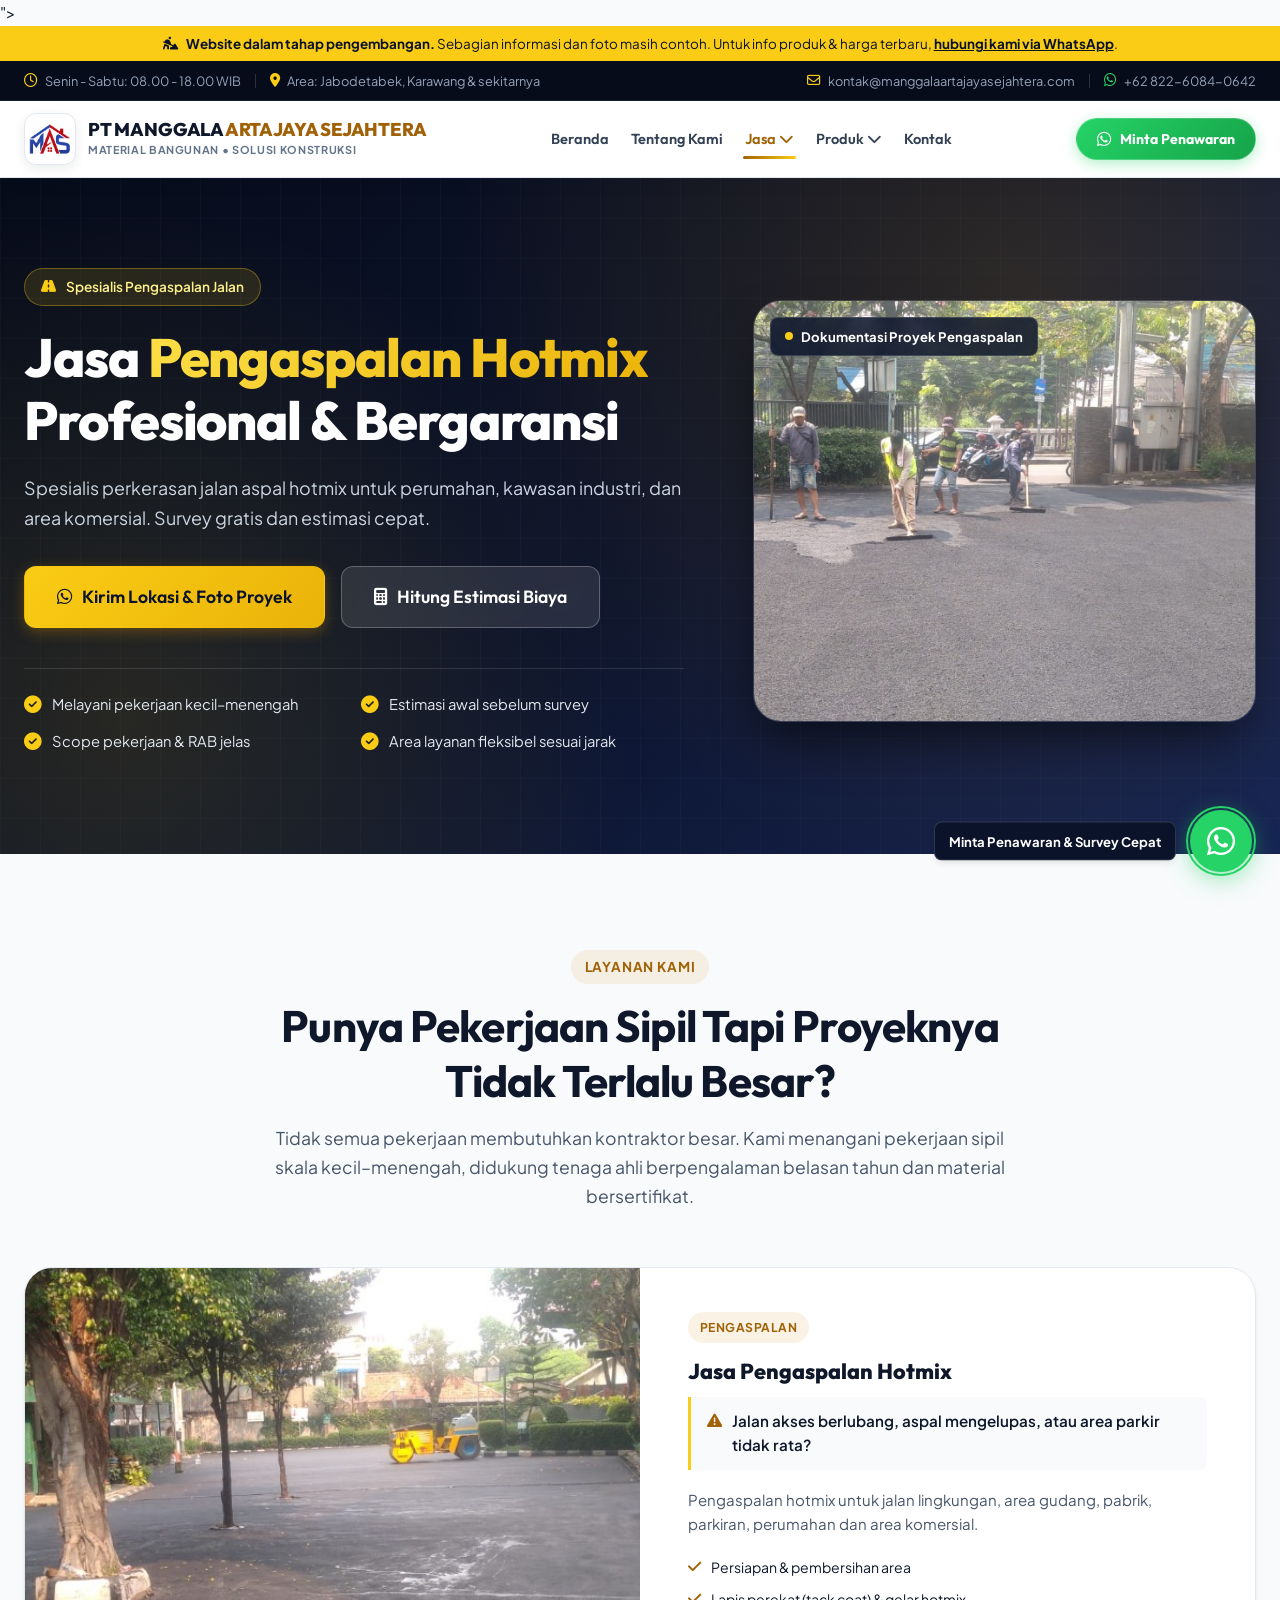
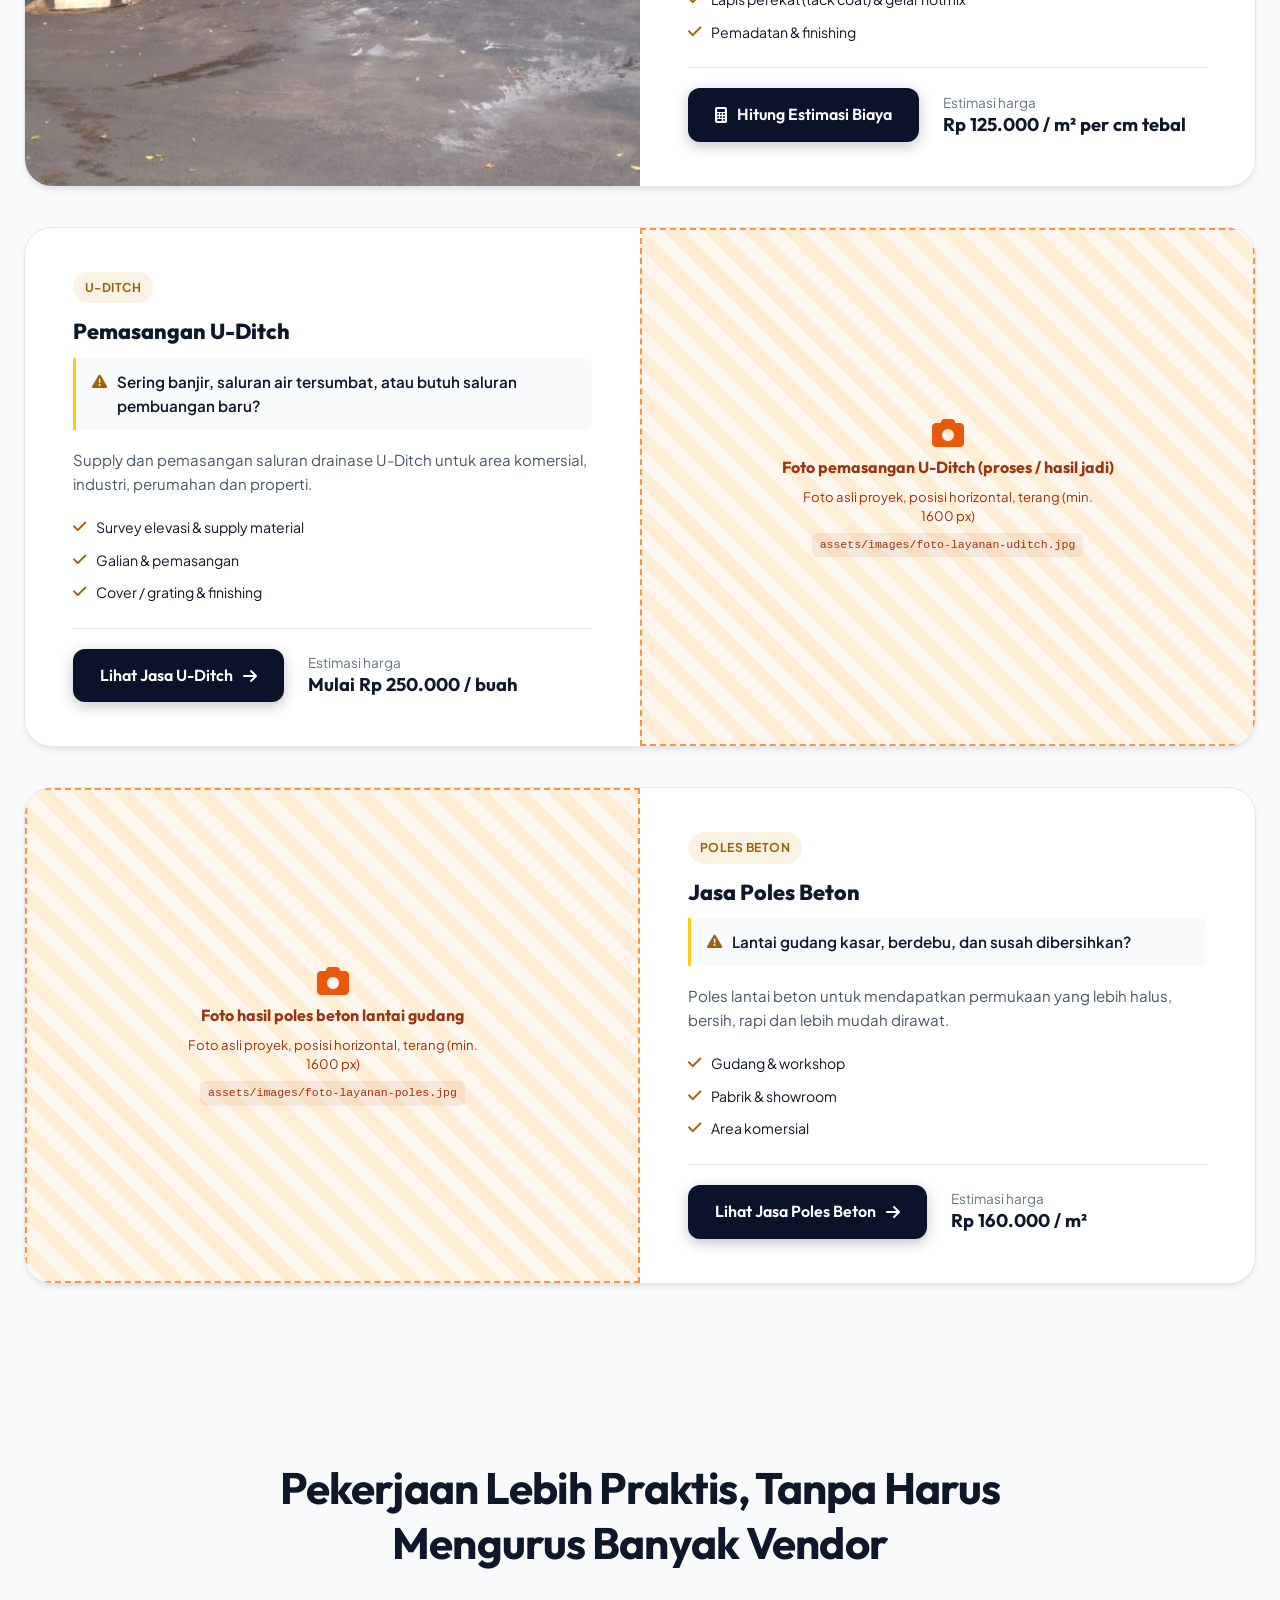
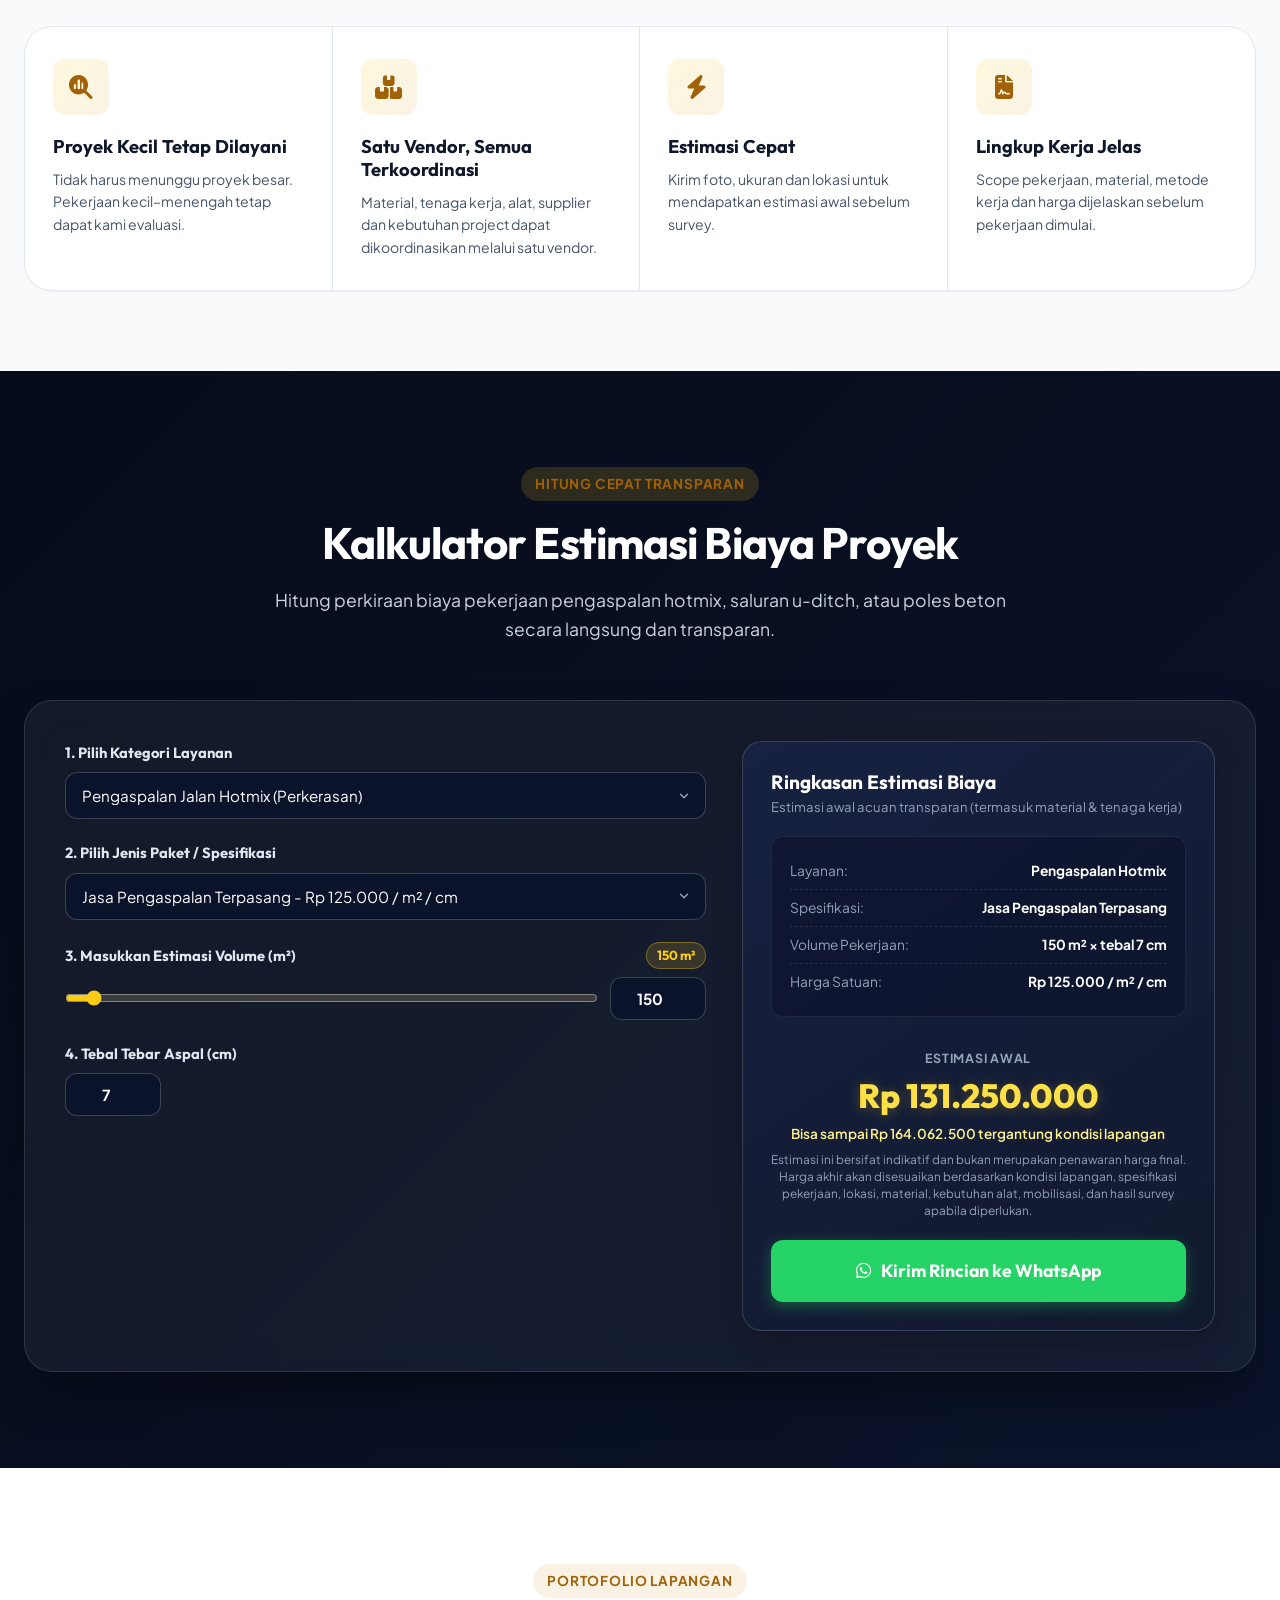
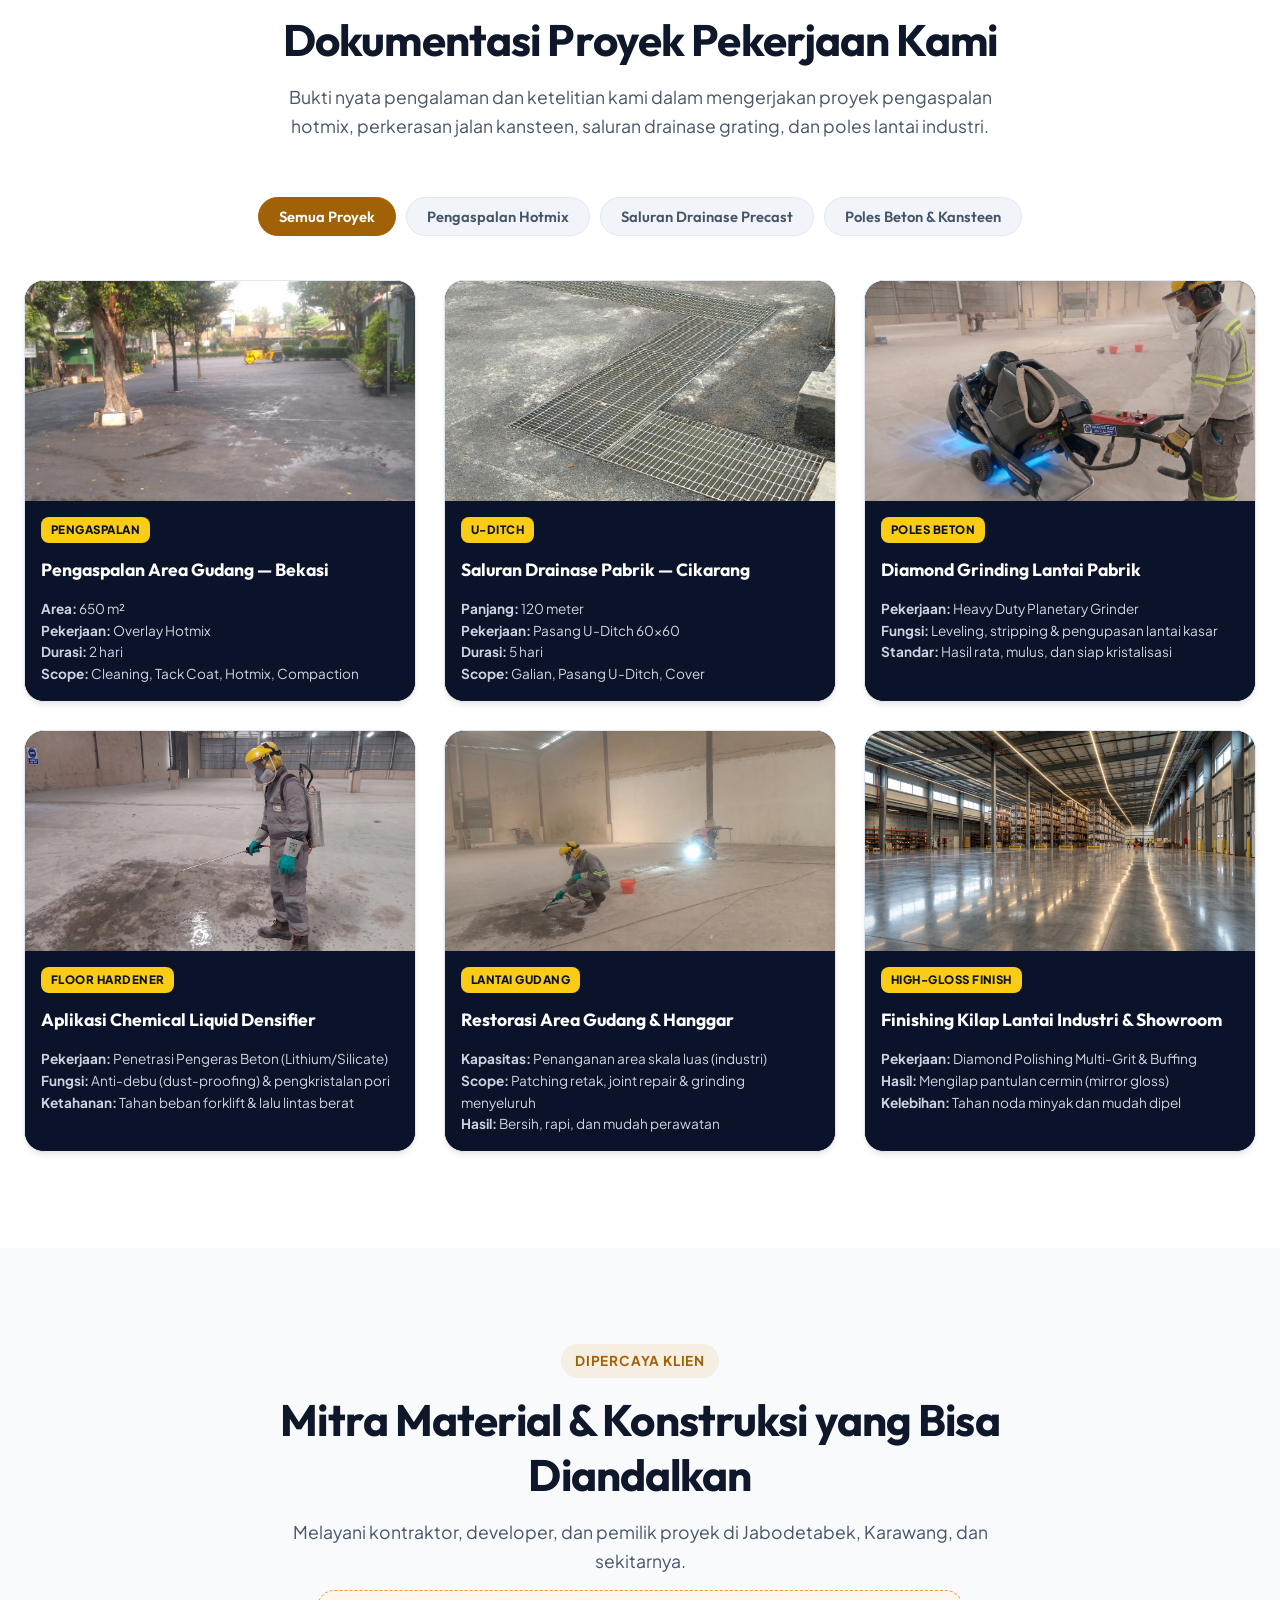
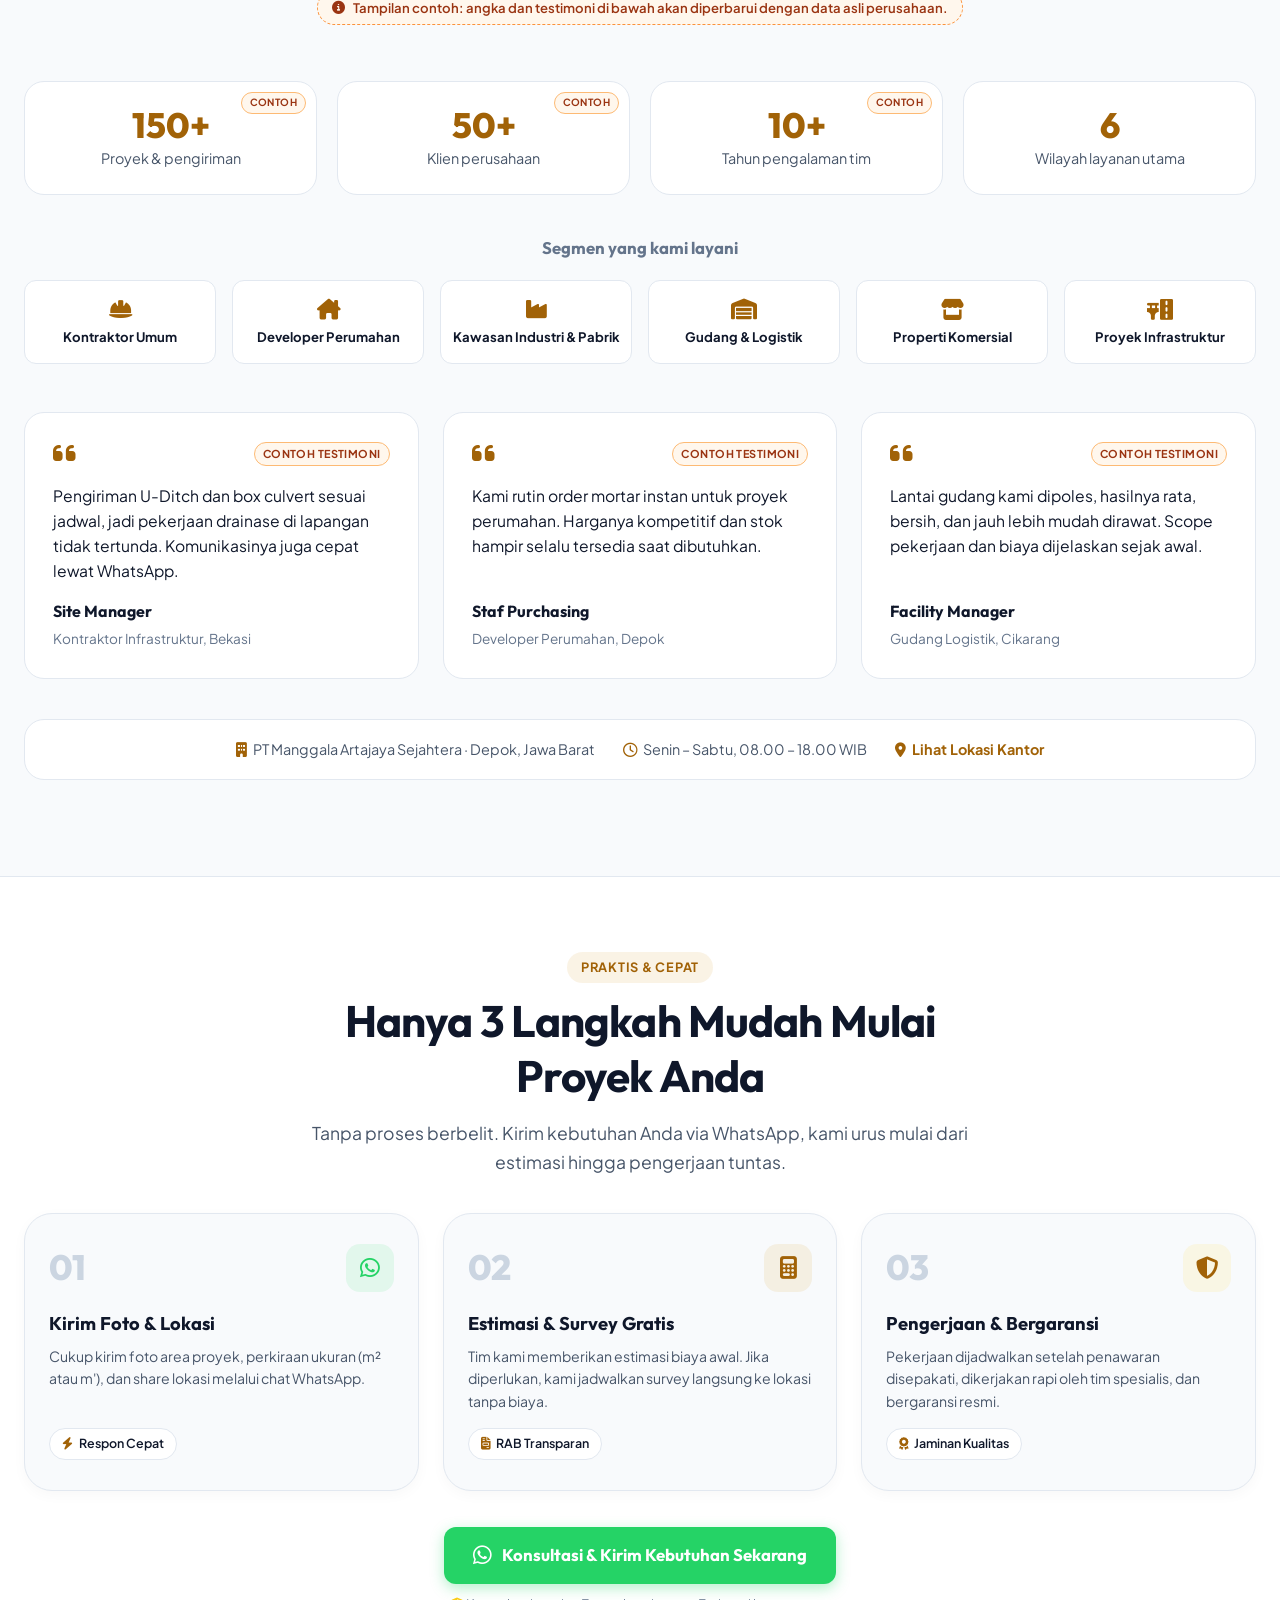
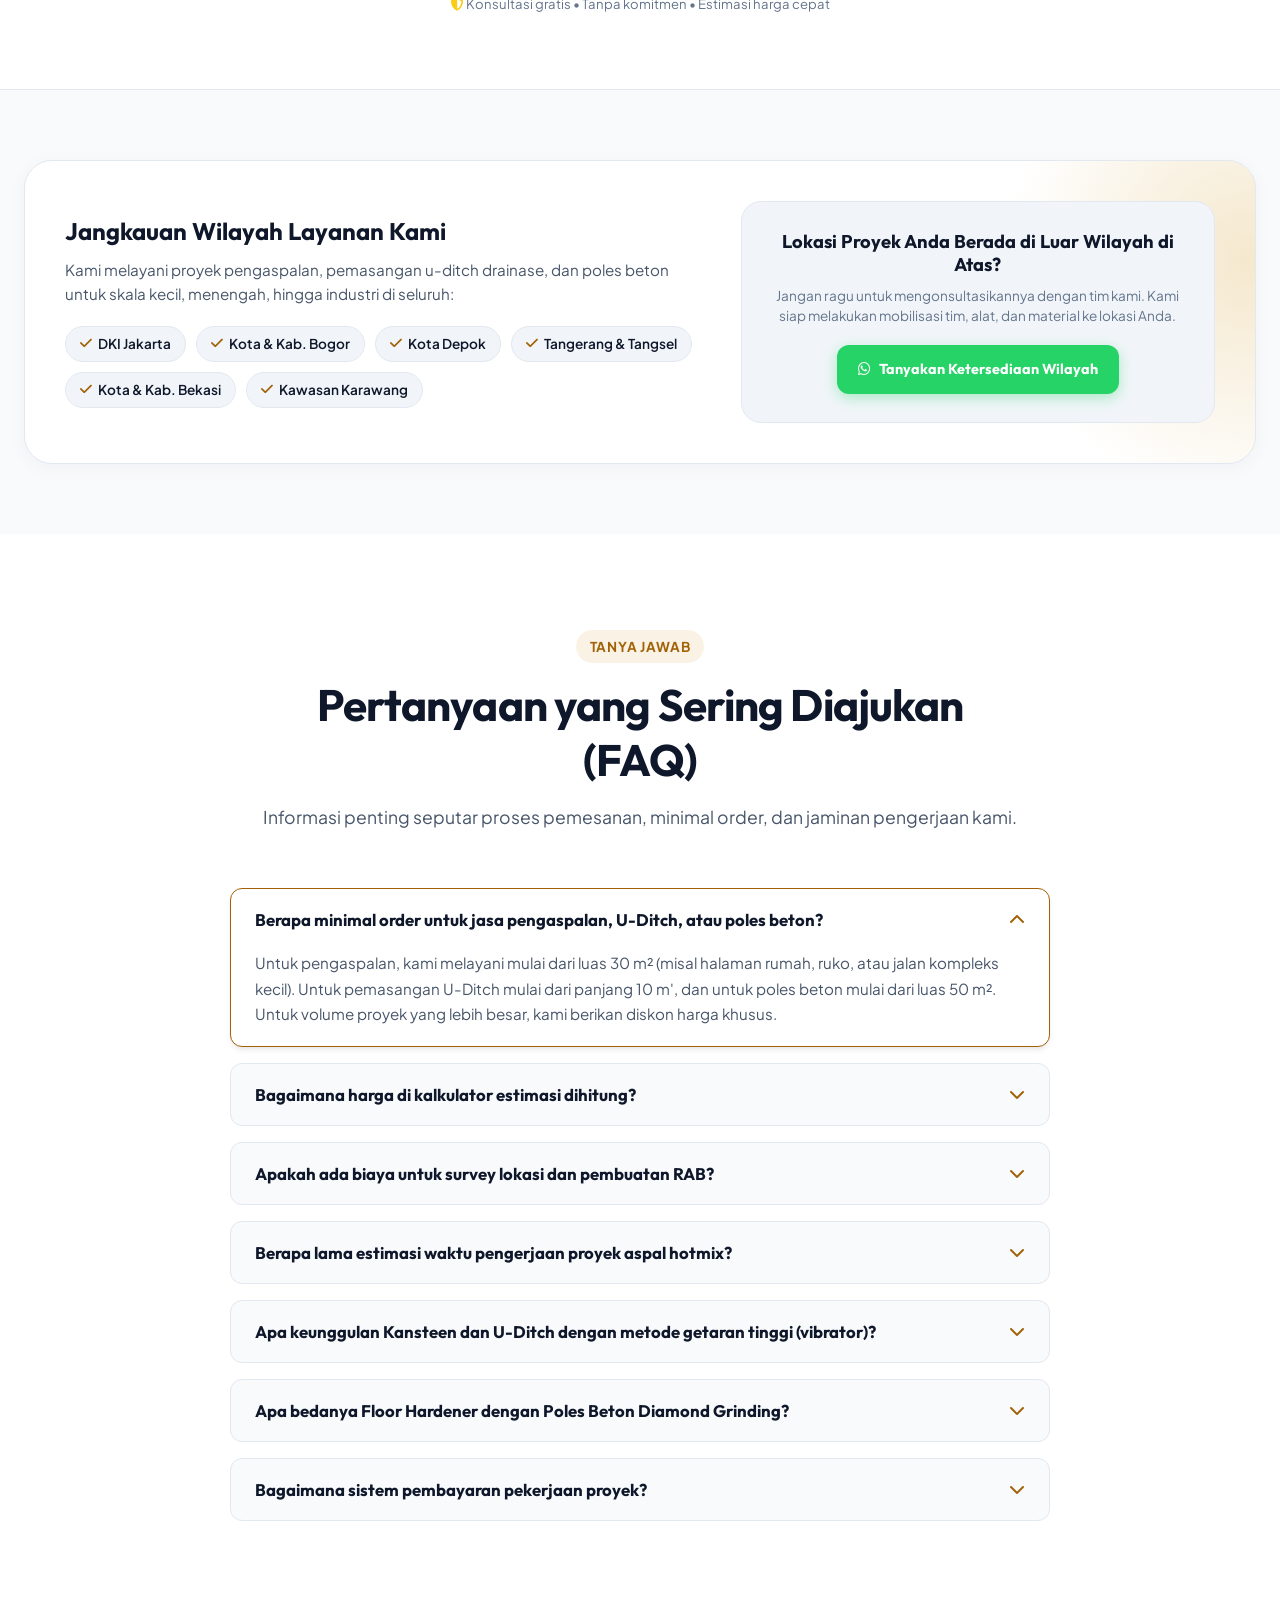
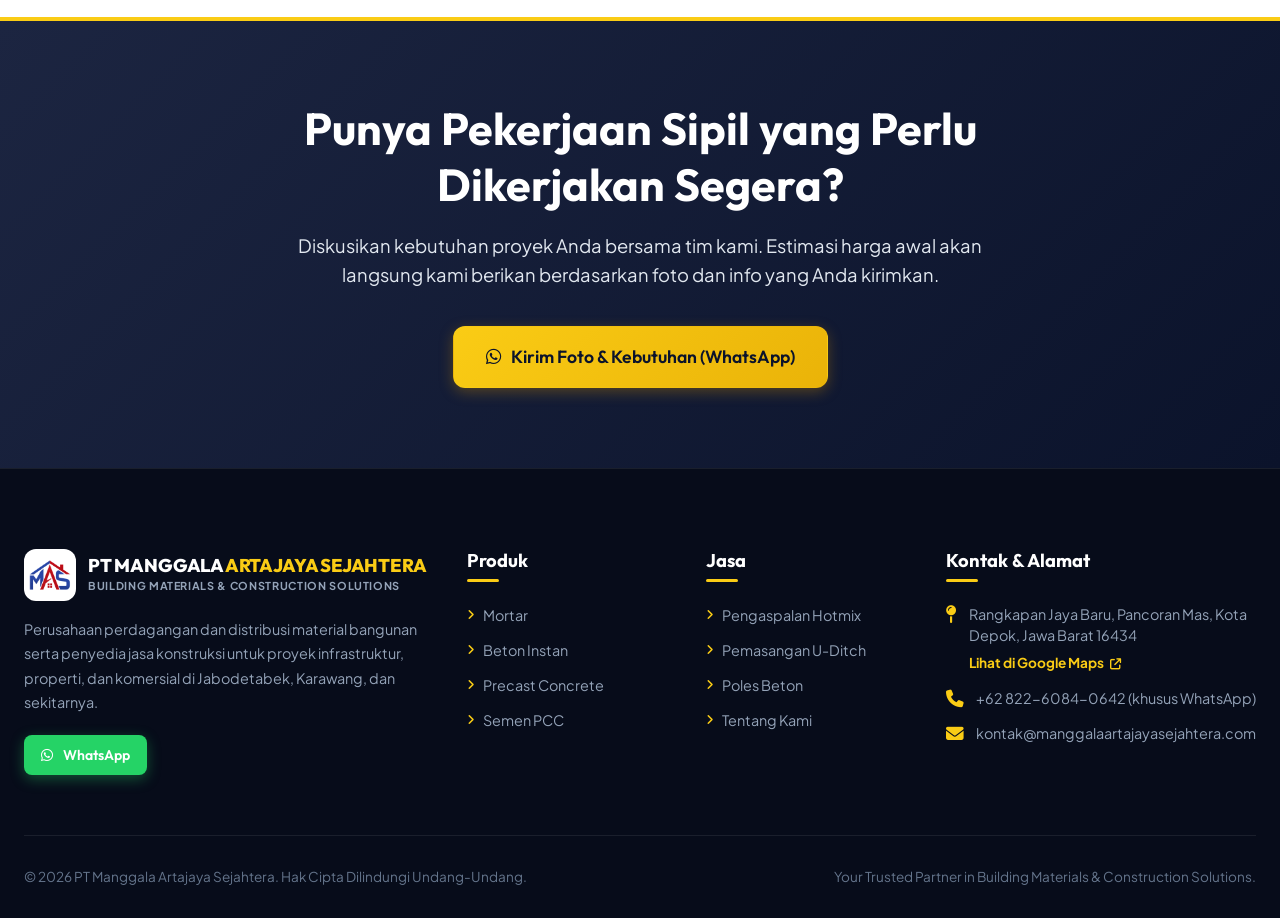
==== commit 159a487d: "Add "website in development" notice bar to all pages Slim yellow bar above the top bar telling visit" ====
--- a/pengaspalan/index.html
+++ b/pengaspalan/index.html
@@ -87,6 +87,13 @@
   <!-- ==========================================================================
        TOP INFO BAR - ULTRA CLEAN & SLEEK
        ========================================================================== -->
+  <!-- Keterangan: website masih dalam tahap pengembangan (hapus blok ini saat sudah final) -->
+  <div class="dev-banner" role="status">
+    <div class="container">
+      <i class="fa-solid fa-person-digging" aria-hidden="true"></i>
+      <span><strong>Website dalam tahap pengembangan.</strong> Sebagian informasi dan foto masih contoh. Untuk info produk &amp; harga terbaru, <a href="https://wa.me/6282260840642?text=Halo%20PT%20Manggala%20Artajaya%20Sejahtera%2C%20saya%20ingin%20menanyakan%20info%20produk%20dan%20harga." target="_blank" rel="noopener">hubungi kami via WhatsApp</a>.</span>
+    </div>
+  </div>
   <aside class="top-bar">
     <div class="container">
       <div class="top-bar-inner">
--- a/css/style.css
+++ b/css/style.css
@@ -3865,415 +3865,1228 @@
 }
 
 /* ==========================================================================
-   BERANDA SEDERHANA
+   BERANDA (KOMPOSISI PANEL: HERO BERBINGKAI, PILL SECTION, KARTU)
    ========================================================================== */
-.home-hero {
-  position: relative;
+.gx-hero {
+  margin: 16px 16px 0;
+  border-radius: 28px;
+  overflow: hidden;
   color: #ffffff;
-  padding: 110px 0 150px;
+  padding: 96px 0 36px;
   background:
-    linear-gradient(90deg, rgba(7, 12, 26, 0.94) 0%, rgba(11, 19, 43, 0.82) 55%, rgba(11, 19, 43, 0.6) 100%),
+    linear-gradient(180deg, rgba(7, 12, 26, 0.86) 0%, rgba(11, 19, 43, 0.78) 60%, rgba(7, 12, 26, 0.92) 100%),
     url("../assets/images/foto-hero-beranda.jpg") center / cover no-repeat,
     var(--primary);
 }
 
-.home-hero-inner {
-  max-width: 760px;
-}
-
-.home-hero-kicker {
-  border-left: 3px solid var(--accent);
-  padding-left: 14px;
-  font-size: 0.82rem;
+.gx-hero-center {
+  max-width: 820px;
+  margin: 0 auto;
+  text-align: center;
+}
+
+.gx-hero-kicker {
+  display: inline-block;
+  font-size: 0.8rem;
+  font-weight: 700;
+  letter-spacing: 0.14em;
+  text-transform: uppercase;
+  color: var(--accent);
+  margin-bottom: 18px;
+}
+
+.gx-hero-title {
+  font-size: clamp(2.3rem, 5.2vw, 3.9rem);
+  font-weight: 700;
+  line-height: 1.12;
+  letter-spacing: -0.02em;
+  color: #ffffff;
+  margin-bottom: 18px;
+}
+
+.gx-dot {
+  color: var(--accent);
+}
+
+.gx-hero-desc {
+  font-size: 1.08rem;
+  line-height: 1.7;
+  color: #cbd5e1;
+  max-width: 640px;
+  margin: 0 auto 30px;
+}
+
+.gx-hero-cta {
+  display: flex;
+  justify-content: center;
+  flex-wrap: wrap;
+  gap: 12px;
+}
+
+.gx-btn-light {
+  background: #ffffff;
+  color: var(--primary);
+  border: 1px solid #ffffff;
+}
+
+.gx-btn-light:hover {
+  background: var(--bg-subtle);
+}
+
+.gx-btn-dark {
+  background: var(--primary);
+  color: #ffffff;
+  border: 1px solid var(--primary);
+}
+
+.gx-btn-dark:hover {
+  background: var(--primary-light);
+}
+
+.gx-hero-bottom {
+  margin-top: 72px;
+  display: flex;
+  align-items: flex-end;
+  justify-content: space-between;
+  gap: 28px;
+}
+
+.gx-hero-proof strong {
+  display: block;
+  font-family: var(--font-heading);
+  font-size: 2.6rem;
+  font-weight: 700;
+  line-height: 1;
+  color: #ffffff;
+}
+
+.gx-hero-proof > span {
+  display: block;
+  margin-top: 6px;
+  font-size: 0.9rem;
+  color: #cbd5e1;
+}
+
+.gx-hero-proof em {
+  font-style: normal;
+  font-size: 0.75rem;
+  color: #94a3b8;
+}
+
+.gx-hero-chips {
+  display: flex;
+  flex-wrap: wrap;
+  gap: 8px;
+  margin-top: 14px;
+}
+
+.gx-hero-chips span {
+  display: inline-flex;
+  align-items: center;
+  gap: 6px;
+  padding: 6px 12px;
+  border-radius: 999px;
+  background: rgba(255, 255, 255, 0.08);
+  border: 1px solid rgba(255, 255, 255, 0.16);
+  font-size: 0.78rem;
+  color: #e2e8f0;
+}
+
+.gx-hero-chips i {
+  color: var(--accent);
+}
+
+.gx-hero-products {
+  display: flex;
+  gap: 10px;
+  align-items: stretch;
+}
+
+.gx-feature,
+.gx-thumb {
+  background: #ffffff;
+  border-radius: 18px;
+  text-decoration: none;
+  color: var(--text-main);
+  transition: transform 0.2s ease;
+}
+
+.gx-feature:hover,
+.gx-thumb:hover {
+  transform: translateY(-3px);
+}
+
+.gx-feature {
+  display: flex;
+  align-items: center;
+  gap: 12px;
+  padding: 10px 12px 10px 10px;
+  width: 330px;
+}
+
+.gx-feature-text {
+  flex: 1;
+  min-width: 0;
+}
+
+.gx-feature-text strong {
+  display: block;
+  font-family: var(--font-heading);
+  font-size: 1.02rem;
+}
+
+.gx-feature-text span {
+  font-size: 0.78rem;
+  color: var(--text-muted);
+}
+
+.gx-thumb {
+  display: flex;
+  flex-direction: column;
+  width: 104px;
+  padding: 8px;
+  gap: 6px;
+  font-size: 0.78rem;
+  font-weight: 700;
+  text-align: center;
+}
+
+.gx-feature-media.photo-slot,
+.gx-thumb-media.photo-slot,
+.gx-product-media.photo-slot {
+  display: flex;
+  min-height: 0;
+  padding: 0;
+  border: none;
+  background: var(--bg-subtle);
+}
+
+.gx-feature-media.photo-slot,
+.gx-feature > img {
+  width: 72px;
+  height: 72px;
+  border-radius: 12px;
+  flex-shrink: 0;
+  object-fit: cover;
+}
+
+.gx-thumb-media.photo-slot,
+.gx-thumb > img {
+  width: 100%;
+  height: 64px;
+  border-radius: 10px;
+  object-fit: cover;
+}
+
+.gx-feature-media.photo-slot i,
+.gx-thumb-media.photo-slot i {
+  font-size: 1.5rem;
+  color: var(--accent-ink);
+}
+
+.gx-round-arrow {
+  width: 34px;
+  height: 34px;
+  border-radius: 50%;
+  background: var(--accent);
+  color: var(--on-accent);
+  display: inline-flex;
+  align-items: center;
+  justify-content: center;
+  font-size: 0.8rem;
+  flex-shrink: 0;
+  transition: transform 0.2s ease;
+}
+
+/* Mulai dari kebutuhan */
+.gx-start {
+  padding: 16px 0 8px;
+}
+
+.gx-start-grid {
+  display: grid;
+  grid-template-columns: repeat(3, minmax(0, 1fr));
+  gap: 16px;
+}
+
+.gx-start-card {
+  display: flex;
+  flex-direction: column;
+  background: #ffffff;
+  border: 1px solid var(--border-color);
+  border-radius: 22px;
+  padding: 26px;
+  text-decoration: none;
+  color: inherit;
+  transition: border-color 0.2s ease;
+}
+
+.gx-start-card:hover {
+  border-color: var(--accent-strong);
+}
+
+.gx-start-card:hover .gx-round-arrow {
+  transform: translateX(3px);
+}
+
+.gx-start-icon,
+.gx-card-icon {
+  width: 44px;
+  height: 44px;
+  border-radius: 12px;
+  background: rgba(var(--accent-rgb), 0.18);
+  color: var(--accent-ink);
+  display: flex;
+  align-items: center;
+  justify-content: center;
+  font-size: 1.1rem;
+  margin-bottom: 18px;
+}
+
+.gx-start-card h3,
+.gx-card h3 {
+  font-size: 1.2rem;
+  margin-bottom: 8px;
+}
+
+.gx-start-card p,
+.gx-card p {
+  font-size: 0.92rem;
+  color: var(--text-secondary);
+  line-height: 1.6;
+  margin-bottom: 18px;
+}
+
+.gx-start-link {
+  margin-top: auto;
+  display: inline-flex;
+  align-items: center;
+  gap: 10px;
+  font-weight: 700;
+  font-size: 0.92rem;
+  color: var(--text-main);
+}
+
+/* Panel section + pill label */
+.gx-section {
+  padding: 16px 0;
+}
+
+.gx-section--last {
+  padding-bottom: 56px;
+}
+
+.gx-panel {
+  position: relative;
+  background: #ffffff;
+  border: 1px solid var(--border-color);
+  border-radius: 28px;
+  padding: 64px 48px 52px;
+  margin-top: 16px;
+}
+
+.gx-panel--dark {
+  background: var(--primary);
+  border-color: var(--primary);
+  color: #ffffff;
+}
+
+.gx-pill {
+  position: absolute;
+  top: 0;
+  left: 50%;
+  transform: translate(-50%, -50%);
+  display: inline-flex;
+  align-items: center;
+  gap: 8px;
+  padding: 8px 18px;
+  background: #ffffff;
+  border: 1px solid var(--border-color);
+  border-radius: 999px;
+  font-size: 0.75rem;
+  font-weight: 700;
+  letter-spacing: 0.1em;
+  text-transform: uppercase;
+  color: var(--text-main);
+  white-space: nowrap;
+}
+
+.gx-pill::before {
+  content: "";
+  width: 7px;
+  height: 7px;
+  border-radius: 50%;
+  background: var(--accent-strong);
+}
+
+.gx-title {
+  text-align: center;
+  font-size: clamp(1.8rem, 3.4vw, 2.5rem);
+  font-weight: 700;
+  letter-spacing: -0.02em;
+  margin-bottom: 36px;
+}
+
+.gx-panel--dark .gx-title {
+  color: #ffffff;
+  margin-bottom: 10px;
+}
+
+.gx-lead {
+  text-align: center;
+  color: #cbd5e1;
+  max-width: 560px;
+  margin: 0 auto 36px;
+  line-height: 1.65;
+}
+
+.gx-title--left,
+.gx-lead--left {
+  text-align: left;
+  margin-left: 0;
+}
+
+.gx-grid-3 {
+  display: grid;
+  grid-template-columns: repeat(3, minmax(0, 1fr));
+  gap: 16px;
+}
+
+.gx-grid-2 {
+  display: grid;
+  grid-template-columns: repeat(2, minmax(0, 1fr));
+  gap: 20px;
+}
+
+.gx-card {
+  background: var(--bg-page);
+  border: 1px solid var(--border-color);
+  border-radius: 20px;
+  padding: 26px;
+  display: flex;
+  flex-direction: column;
+}
+
+.gx-card--dark {
+  background: rgba(255, 255, 255, 0.05);
+  border-color: rgba(255, 255, 255, 0.12);
+}
+
+.gx-card--dark h3 {
+  color: #ffffff;
+}
+
+.gx-card--dark p {
+  color: #cbd5e1;
+  margin-bottom: 0;
+}
+
+.gx-card--dark .gx-card-icon {
+  background: rgba(var(--accent-rgb), 0.15);
+  color: var(--accent);
+}
+
+.gx-chip-link {
+  align-self: flex-start;
+  margin-top: auto;
+  display: inline-flex;
+  align-items: center;
+  gap: 6px;
+  padding: 8px 16px;
+  border: 1px solid var(--border-subtle);
+  border-radius: 999px;
+  background: #ffffff;
+  font-size: 0.86rem;
+  font-weight: 600;
+  color: var(--text-main);
+  text-decoration: none;
+  transition: border-color 0.2s ease;
+}
+
+.gx-chip-link:hover {
+  border-color: var(--accent-strong);
+}
+
+.gx-chip-link .fa-whatsapp {
+  color: var(--whatsapp);
+}
+
+/* Kartu produk */
+.gx-product {
+  display: flex;
+  flex-direction: column;
+  border: 1px solid var(--border-color);
+  border-radius: 22px;
+  overflow: hidden;
+  background: #ffffff;
+}
+
+.gx-product-media.photo-slot,
+.gx-product > img {
+  width: 100%;
+  aspect-ratio: 16 / 9;
+  height: auto;
+  object-fit: cover;
+  display: flex;
+}
+
+.gx-product-media.photo-slot i {
+  font-size: 3rem;
+  color: var(--accent-ink);
+}
+
+.gx-product-body {
+  padding: 22px 24px 24px;
+  display: flex;
+  flex-direction: column;
+  flex: 1;
+}
+
+.gx-tag {
+  align-self: flex-start;
+  padding: 3px 10px;
+  border-radius: 6px;
+  background: var(--bg-subtle);
+  font-size: 0.75rem;
+  font-weight: 700;
+  color: var(--text-secondary);
+  margin-bottom: 10px;
+}
+
+.gx-product-body h3 {
+  font-size: 1.3rem;
+  margin-bottom: 6px;
+}
+
+.gx-product-body > p {
+  font-size: 0.92rem;
+  color: var(--text-secondary);
+  line-height: 1.6;
+  margin-bottom: 16px;
+}
+
+.gx-spec {
+  margin: 0 0 20px;
+  border: 1px solid var(--border-color);
+  border-radius: 12px;
+  overflow: hidden;
+}
+
+.gx-spec div {
+  display: flex;
+  justify-content: space-between;
+  gap: 16px;
+  padding: 10px 14px;
+  font-size: 0.86rem;
+  border-top: 1px solid var(--border-color);
+}
+
+.gx-spec div:first-child {
+  border-top: none;
+}
+
+.gx-spec dt {
+  color: var(--text-muted);
+}
+
+.gx-spec dd {
+  margin: 0;
+  font-weight: 700;
+  color: var(--text-main);
+  text-align: right;
+}
+
+.gx-product-actions {
+  margin-top: auto;
+  display: flex;
+  align-items: center;
+  flex-wrap: wrap;
+  gap: 10px;
+}
+
+.gx-product-actions .btn {
+  padding: 10px 20px;
+}
+
+.gx-product-actions .gx-chip-link {
+  margin-top: 0;
+  align-self: center;
+}
+
+/* Jasa (split) */
+.gx-split {
+  display: grid;
+  grid-template-columns: minmax(0, 1.05fr) minmax(0, 1fr);
+  gap: 40px;
+  align-items: center;
+}
+
+.gx-pill--left {
+  left: 48px;
+  transform: translateY(-50%);
+}
+
+.gx-jasa-list {
+  list-style: none;
+  padding: 0;
+  margin: 0 0 24px;
+  display: grid;
+  gap: 10px;
+}
+
+.gx-jasa-list a {
+  display: flex;
+  align-items: center;
+  gap: 14px;
+  padding: 14px 16px;
+  border-radius: 14px;
+  background: rgba(255, 255, 255, 0.05);
+  border: 1px solid rgba(255, 255, 255, 0.12);
+  color: #e2e8f0;
+  text-decoration: none;
+  font-size: 0.85rem;
+  transition: border-color 0.2s ease;
+}
+
+.gx-jasa-list a:hover {
+  border-color: var(--accent);
+}
+
+.gx-jasa-list a > i:first-child {
+  width: 38px;
+  height: 38px;
+  border-radius: 10px;
+  background: rgba(var(--accent-rgb), 0.15);
+  color: var(--accent);
+  display: flex;
+  align-items: center;
+  justify-content: center;
+  flex-shrink: 0;
+}
+
+.gx-jasa-list span {
+  flex: 1;
+  color: #94a3b8;
+}
+
+.gx-jasa-list strong {
+  display: block;
+  font-family: var(--font-heading);
+  font-size: 1rem;
+  color: #ffffff;
+}
+
+.gx-jasa-list a > i:last-child {
+  color: #94a3b8;
+}
+
+.gx-split-media img {
+  width: 100%;
+  height: 100%;
+  min-height: 340px;
+  object-fit: cover;
+  border-radius: 20px;
+  display: block;
+}
+
+/* Tentang ringkas */
+.gx-about {
+  display: grid;
+  grid-template-columns: minmax(0, 1.3fr) minmax(0, 1fr);
+  gap: 40px;
+  align-items: start;
+}
+
+.gx-about p {
+  color: var(--text-secondary);
+  line-height: 1.75;
+  margin-bottom: 12px;
+}
+
+.gx-about .gx-title {
+  margin-bottom: 18px;
+}
+
+.gx-vision {
+  background: var(--primary);
+  border-radius: 20px;
+  padding: 26px 28px;
+}
+
+.gx-vision span {
+  display: block;
+  font-size: 0.75rem;
   font-weight: 700;
   letter-spacing: 0.12em;
   text-transform: uppercase;
+  color: var(--accent);
+  margin-bottom: 10px;
+}
+
+.gx-vision p {
+  color: #ffffff;
+  font-family: var(--font-heading);
+  font-size: 1.12rem;
+  line-height: 1.55;
+  margin: 0;
+}
+
+/* CTA */
+.gx-cta {
+  display: flex;
+  align-items: center;
+  justify-content: space-between;
+  gap: 28px;
+  background: var(--primary);
+  border-top: 4px solid var(--accent);
+  border-radius: 28px;
+  padding: 44px 48px;
+  margin-top: 16px;
+}
+
+.gx-cta h2 {
+  color: #ffffff;
+  font-size: clamp(1.5rem, 2.8vw, 2.1rem);
+  margin-bottom: 8px;
+}
+
+.gx-cta p {
   color: #cbd5e1;
-  margin-bottom: 20px;
-}
-
-.home-hero-title {
-  font-size: clamp(2.3rem, 5vw, 3.6rem);
-  font-weight: 800;
-  line-height: 1.1;
-  letter-spacing: -0.02em;
-  color: #ffffff;
-  margin-bottom: 20px;
-}
-
-.home-hero-title span {
-  color: var(--accent);
-}
-
-.home-hero-desc {
-  font-size: 1.1rem;
-  line-height: 1.7;
-  color: #cbd5e1;
-  max-width: 640px;
-  margin-bottom: 32px;
-}
-
-.home-stats-wrap {
-  position: relative;
-  z-index: 2;
-  margin-top: -70px;
-}
-
-.home-stats {
+}
+
+.gx-cta-buttons {
+  display: flex;
+  gap: 12px;
+  flex-shrink: 0;
+}
+
+@media (max-width: 1100px) {
+  .gx-hero-bottom {
+    flex-direction: column;
+    align-items: stretch;
+  }
+
+  .gx-hero-products {
+    overflow-x: auto;
+    scrollbar-width: none;
+  }
+
+  .gx-hero-products::-webkit-scrollbar {
+    display: none;
+  }
+
+  .gx-feature,
+  .gx-thumb {
+    flex-shrink: 0;
+  }
+}
+
+@media (max-width: 991px) {
+  .gx-start-grid,
+  .gx-grid-3,
+  .gx-grid-2,
+  .gx-split,
+  .gx-about {
+    grid-template-columns: 1fr;
+  }
+
+  .gx-cta {
+    flex-direction: column;
+    align-items: flex-start;
+  }
+}
+
+@media (max-width: 600px) {
+  .gx-hero {
+    margin: 8px 8px 0;
+    border-radius: 20px;
+    padding: 64px 0 24px;
+  }
+
+  .gx-hero-bottom {
+    margin-top: 44px;
+  }
+
+  .gx-feature {
+    width: 280px;
+  }
+
+  .gx-panel {
+    padding: 48px 18px 26px;
+    border-radius: 20px;
+  }
+
+  .gx-pill--left {
+    left: 18px;
+  }
+
+  .gx-title {
+    margin-bottom: 26px;
+  }
+
+  .gx-cta {
+    padding: 30px 20px;
+    border-radius: 20px;
+  }
+
+  .gx-cta-buttons {
+    flex-direction: column;
+    width: 100%;
+  }
+
+  .gx-cta-buttons .btn {
+    width: 100%;
+  }
+
+  .gx-split-media img {
+    min-height: 220px;
+  }
+}
+
+/* ==========================================================================
+   KATALOG MUTU (HALAMAN PRODUK)
+   ========================================================================== */
+.grade-section {
+  padding: 88px 0;
+  background: var(--bg-page);
+}
+
+.grade-grid {
   display: grid;
-  grid-template-columns: repeat(4, 1fr);
-  background: #ffffff;
-  border: 1px solid var(--border-color);
-  border-radius: var(--radius-lg);
-  box-shadow: var(--shadow-lg);
-  overflow: hidden;
-}
-
-.home-stat {
-  padding: 26px 28px;
-  border-right: 1px solid var(--border-color);
-}
-
-.home-stat:last-child {
-  border-right: none;
-}
-
-.home-stat strong {
-  display: block;
-  font-family: var(--font-heading);
-  font-size: 2.2rem;
-  font-weight: 800;
-  line-height: 1.1;
-  color: var(--primary);
-}
-
-.home-stat span {
-  font-size: 0.85rem;
-  font-weight: 600;
-  letter-spacing: 0.04em;
-  text-transform: uppercase;
-  color: var(--text-muted);
-}
-
-.home-stats-note {
-  margin-top: 10px;
-  text-align: right;
-  font-size: 0.78rem;
-  color: var(--text-muted);
-}
-
-.home-offer {
-  padding: 72px 0 88px;
-  background: var(--bg-page);
-}
-
-.home-section-head {
-  max-width: 720px;
-  margin-bottom: 36px;
-}
-
-.offer-group-title {
-  display: flex;
-  align-items: center;
-  gap: 14px;
-  font-size: 1.15rem;
-  margin: 0 0 18px;
-  scroll-margin-top: 110px;
-}
-
-.offer-group-title::after {
-  content: "";
-  flex: 1;
-  height: 1px;
-  background: var(--border-color);
-}
-
-.offer-grid {
-  display: grid;
+  grid-template-columns: repeat(4, minmax(0, 1fr));
   gap: 20px;
-  margin-bottom: 44px;
-}
-
-.offer-grid:last-child {
-  margin-bottom: 0;
-}
-
-.offer-grid--4 {
-  grid-template-columns: repeat(4, minmax(0, 1fr));
-}
-
-.offer-grid--3 {
-  grid-template-columns: repeat(3, minmax(0, 1fr));
-}
-
-.offer-card {
+}
+
+.grade-card {
   display: flex;
   flex-direction: column;
   background: #ffffff;
   border: 1px solid var(--border-color);
-  border-radius: var(--radius-md);
+  border-radius: 20px;
   overflow: hidden;
-  text-decoration: none;
-  color: inherit;
+  scroll-margin-top: 110px;
   transition: border-color 0.2s ease, transform 0.2s ease;
 }
 
-.offer-card:hover {
+.grade-card:hover,
+.grade-card:target {
   border-color: var(--accent-strong);
   transform: translateY(-3px);
 }
 
-.offer-card > img,
-.offer-media.photo-slot {
-  display: block;
+.grade-media.photo-slot,
+.grade-card > img {
+  display: flex;
   width: 100%;
-  aspect-ratio: 16 / 10;
+  aspect-ratio: 816 / 528;
   height: auto;
-  object-fit: cover;
-}
-
-.offer-media.photo-slot {
-  display: flex;
   min-height: 0;
   padding: 0;
   border: none;
-  border-bottom: 1px solid var(--border-color);
+  object-fit: cover;
   background: var(--bg-subtle);
 }
 
-.offer-media.photo-slot i {
-  font-size: 2.2rem;
-  color: var(--accent-ink);
-}
-
-.offer-body {
+.grade-fallback {
+  font-family: var(--font-heading);
+  font-size: 2rem;
+  font-weight: 800;
+  color: var(--primary);
+}
+
+.grade-body {
   display: flex;
   flex-direction: column;
   flex: 1;
-  padding: 18px 20px 20px;
-}
-
-.offer-body h4 {
-  font-size: 1.12rem;
+  padding: 18px 18px 20px;
+}
+
+.grade-body h3 {
+  font-size: 1.15rem;
   margin-bottom: 6px;
 }
 
-.offer-body p {
-  font-size: 0.9rem;
+.grade-body > p {
+  font-size: 0.88rem;
   color: var(--text-secondary);
   line-height: 1.55;
   margin-bottom: 14px;
 }
 
-.offer-link {
+.grade-body .gx-spec {
+  margin-bottom: 16px;
+}
+
+.grade-cta {
   margin-top: auto;
-  font-size: 0.88rem;
+  width: 100%;
+  padding: 10px 16px;
+}
+
+.grade-note {
+  margin-top: 28px;
+  display: flex;
+  gap: 10px;
+  align-items: flex-start;
+  font-size: 0.92rem;
+  color: var(--text-secondary);
+}
+
+.grade-note i {
+  color: var(--accent-ink);
+  margin-top: 3px;
+}
+
+/* Cara penggunaan + APD */
+.howto-grid {
+  display: grid;
+  grid-template-columns: repeat(2, minmax(0, 1fr));
+  gap: 20px;
+  max-width: 980px;
+  margin: 32px auto 0;
+}
+
+.howto-card {
+  background: var(--bg-page);
+  border: 1px solid var(--border-color);
+  border-radius: 20px;
+  padding: 24px 26px;
+}
+
+.howto-card h3 {
+  display: flex;
+  align-items: center;
+  gap: 10px;
+  font-size: 1.1rem;
+  margin-bottom: 14px;
+}
+
+.howto-card h3 i {
+  color: var(--accent-ink);
+}
+
+.howto-card ol {
+  margin: 0;
+  padding-left: 20px;
+  color: var(--text-secondary);
+  line-height: 1.7;
+  font-size: 0.94rem;
+}
+
+.apd-list {
+  display: flex;
+  flex-wrap: wrap;
+  gap: 8px;
+}
+
+.apd-list span {
+  display: inline-flex;
+  align-items: center;
+  gap: 8px;
+  padding: 8px 12px;
+  border-radius: 999px;
+  background: #ffffff;
+  border: 1px solid var(--border-color);
+  font-size: 0.85rem;
+  font-weight: 600;
+  color: var(--text-main);
+}
+
+.apd-list i {
+  color: var(--accent-ink);
+}
+
+@media (max-width: 1100px) {
+  .grade-grid {
+    grid-template-columns: repeat(2, minmax(0, 1fr));
+  }
+}
+
+@media (max-width: 768px) {
+  .howto-grid {
+    grid-template-columns: 1fr;
+  }
+}
+
+@media (max-width: 540px) {
+  .grade-section {
+    padding: 60px 0;
+  }
+
+  .grade-grid {
+    grid-template-columns: 1fr;
+  }
+}
+
+/* ==========================================================================
+   KATALOG MULTI MEREK (FILTER MEREK & MUTU)
+   ========================================================================== */
+.brand-grid {
+  display: grid;
+  grid-template-columns: repeat(2, minmax(0, 1fr));
+  gap: 16px;
+  margin-bottom: 28px;
+}
+
+.brand-card {
+  display: flex;
+  flex-direction: column;
+  gap: 14px;
+  width: 100%;
+  text-align: left;
+  font: inherit;
+  color: inherit;
+  background: #ffffff;
+  border: 1px solid var(--border-color);
+  border-radius: 20px;
+  padding: 20px 22px;
+  cursor: pointer;
+  transition: border-color 0.2s ease, box-shadow 0.2s ease;
+}
+
+.brand-card:hover,
+.brand-card.is-active {
+  border-color: var(--accent-strong);
+  box-shadow: var(--shadow-md);
+}
+
+.brand-card .gx-spec {
+  margin: 0;
+}
+
+.brand-card-head {
+  display: flex;
+  align-items: center;
+  justify-content: space-between;
+  gap: 12px;
+  flex-wrap: wrap;
+}
+
+.brand-card-range {
+  font-size: 0.85rem;
+  font-weight: 600;
+  color: var(--text-secondary);
+}
+
+.brand-card-link {
+  font-size: 0.9rem;
   font-weight: 700;
   color: var(--secondary);
 }
 
-.offer-link i {
+.brand-card-link i {
   font-size: 0.75rem;
   margin-left: 4px;
-  transition: transform 0.2s ease;
-}
-
-.offer-card:hover .offer-link i {
-  transform: translateX(3px);
-}
-
-.home-about {
-  padding: 88px 0;
+}
+
+.brand-tag {
+  display: inline-block;
+  padding: 4px 10px;
+  border-radius: 6px;
+  font-family: var(--font-heading);
+  font-size: 0.8rem;
+  font-weight: 800;
+  letter-spacing: 0.02em;
+}
+
+.brand-tag--prime28 {
+  background: #fdecec;
+  color: #b91c1c;
+}
+
+.brand-tag--javacrete {
+  background: #ececfb;
+  color: #3730a3;
+}
+
+.catalog-filters {
+  display: grid;
+  gap: 10px;
+  padding: 16px 18px;
   background: #ffffff;
-}
-
-.home-about-grid {
+  border: 1px solid var(--border-color);
+  border-radius: 16px;
+  margin-bottom: 12px;
+}
+
+.filter-row {
+  display: flex;
+  flex-wrap: wrap;
+  align-items: center;
+  gap: 8px;
+}
+
+.filter-label {
+  min-width: 52px;
+  font-size: 0.8rem;
+  font-weight: 700;
+  letter-spacing: 0.06em;
+  text-transform: uppercase;
+  color: var(--text-muted);
+}
+
+.filter-chip {
+  font: inherit;
+  font-size: 0.85rem;
+  font-weight: 600;
+  padding: 7px 14px;
+  border-radius: 999px;
+  border: 1px solid var(--border-subtle);
+  background: #ffffff;
+  color: var(--text-secondary);
+  cursor: pointer;
+  transition: background 0.15s ease, border-color 0.15s ease, color 0.15s ease;
+}
+
+.filter-chip:hover {
+  border-color: var(--primary);
+  color: var(--primary);
+}
+
+.filter-chip.is-active {
+  background: var(--primary);
+  border-color: var(--primary);
+  color: #ffffff;
+}
+
+.catalog-count {
+  font-size: 0.85rem;
+  color: var(--text-muted);
+  margin-bottom: 16px;
+}
+
+.grade-card[hidden] {
+  display: none;
+}
+
+.grade-tags {
+  display: flex;
+  flex-wrap: wrap;
+  gap: 6px;
+  margin-bottom: 10px;
+}
+
+.grade-tags .gx-tag {
+  margin-bottom: 0;
+}
+
+.grade-empty {
+  padding: 28px;
+  text-align: center;
+  color: var(--text-secondary);
+  background: #ffffff;
+  border: 1px dashed var(--border-subtle);
+  border-radius: 16px;
+}
+
+.grade-empty a {
+  color: var(--secondary);
+  font-weight: 700;
+}
+
+/* Data teknis per merek */
+.tech-grid {
   display: grid;
-  grid-template-columns: minmax(0, 1.15fr) minmax(0, 1fr);
-  gap: 56px;
-  align-items: start;
-}
-
-.home-about-text p {
-  color: var(--text-secondary);
-  line-height: 1.75;
-  margin-bottom: 14px;
-}
-
-.home-vision {
-  margin-top: 24px;
-  border-left: 4px solid var(--accent);
-  padding: 4px 0 4px 18px;
-  font-size: 1rem;
-  line-height: 1.7;
-  color: var(--text-main);
-}
-
-.home-vision span {
-  display: block;
-  font-size: 0.78rem;
+  grid-template-columns: repeat(2, minmax(0, 1fr));
+  gap: 20px;
+  max-width: 1100px;
+  margin: 0 auto;
+}
+
+.tech-card h3 {
+  font-size: 1.1rem;
+  margin-bottom: 12px;
+}
+
+.tech-card .spec-table-wrap {
+  max-width: none;
+}
+
+.tech-card .spec-table {
+  min-width: 0;
+}
+
+.howto-grid {
+  grid-template-columns: repeat(auto-fit, minmax(260px, 1fr));
+  max-width: 1100px;
+}
+
+@media (max-width: 900px) {
+  .brand-grid,
+  .tech-grid {
+    grid-template-columns: 1fr;
+  }
+}
+
+@media (max-width: 540px) {
+  .filter-label {
+    width: 100%;
+  }
+}
+
+/* Katalog kecil (2–3 produk): kartu lebih lebar */
+.grade-grid--wide {
+  grid-template-columns: repeat(2, minmax(0, 1fr));
+  max-width: 920px;
+  margin: 0 auto;
+}
+
+.brand-tag--scg {
+  background: #fdecec;
+  color: #c81e1e;
+}
+
+.brand-tag--bezt {
+  background: #e7f6ec;
+  color: #15803d;
+}
+
+.tech-note {
+  margin-top: 10px;
+  font-size: 0.82rem;
+  color: var(--text-muted);
+}
+
+@media (max-width: 640px) {
+  .grade-grid--wide {
+    grid-template-columns: 1fr;
+  }
+}
+
+/* Keterangan website dalam pengembangan (hapus saat final) */
+.dev-banner {
+  background: var(--accent);
+  color: var(--on-accent);
+  font-size: 0.84rem;
+  line-height: 1.45;
+  padding: 8px 0;
+  text-align: center;
+}
+
+.dev-banner .container {
+  display: flex;
+  align-items: center;
+  justify-content: center;
+  gap: 8px;
+}
+
+.dev-banner a {
+  color: var(--on-accent);
   font-weight: 700;
-  letter-spacing: 0.1em;
-  text-transform: uppercase;
-  color: var(--secondary);
-  margin-bottom: 4px;
-}
-
-.home-why {
-  background: var(--bg-page);
-  border: 1px solid var(--border-color);
-  border-radius: var(--radius-lg);
-  padding: 28px;
-}
-
-.home-why h3 {
-  font-size: 1.25rem;
-  margin-bottom: 18px;
-}
-
-.home-why-list {
-  list-style: none;
-  padding: 0;
-  margin: 0;
-}
-
-.home-why-list li {
-  display: flex;
-  gap: 14px;
-  align-items: flex-start;
-  padding: 16px 0;
-  border-top: 1px solid var(--border-color);
-}
-
-.home-why-list li:first-child {
-  border-top: none;
-  padding-top: 0;
-}
-
-.home-why-list i {
-  width: 40px;
-  height: 40px;
-  border-radius: 10px;
-  background: rgba(var(--accent-rgb), 0.18);
-  color: var(--accent-ink);
-  display: flex;
-  align-items: center;
-  justify-content: center;
-  flex-shrink: 0;
-}
-
-.home-why-list strong {
-  display: block;
-  font-family: var(--font-heading);
-  font-size: 1.02rem;
-  color: var(--text-main);
-}
-
-.home-why-list span {
-  font-size: 0.88rem;
-  color: var(--text-secondary);
-}
-
-.home-cta {
-  padding: 64px 0;
-  background: var(--primary);
-  border-top: 4px solid var(--accent);
-}
-
-.home-cta-inner {
-  display: flex;
-  align-items: center;
-  justify-content: space-between;
-  gap: 32px;
-}
-
-.home-cta h2 {
-  color: #ffffff;
-  font-size: clamp(1.6rem, 3vw, 2.2rem);
-  margin-bottom: 8px;
-}
-
-.home-cta p {
-  color: #cbd5e1;
-}
-
-.home-cta-buttons {
-  display: flex;
-  gap: 12px;
-  flex-shrink: 0;
-}
-
-@media (max-width: 1100px) {
-  .offer-grid--4 {
-    grid-template-columns: repeat(2, minmax(0, 1fr));
-  }
-}
-
-@media (max-width: 991px) {
-  .home-stats {
-    grid-template-columns: repeat(2, 1fr);
-  }
-
-  .home-stat:nth-child(2) {
-    border-right: none;
-  }
-
-  .home-stat:nth-child(-n+2) {
-    border-bottom: 1px solid var(--border-color);
-  }
-
-  .offer-grid--3 {
-    grid-template-columns: repeat(2, minmax(0, 1fr));
-  }
-
-  .home-about-grid {
-    grid-template-columns: 1fr;
-    gap: 36px;
-  }
-
-  .home-cta-inner {
-    flex-direction: column;
+  text-decoration: underline;
+}
+
+@media (max-width: 600px) {
+  .dev-banner {
+    font-size: 0.78rem;
+    text-align: left;
+  }
+
+  .dev-banner .container {
     align-items: flex-start;
   }
-}
-
-@media (max-width: 600px) {
-  .home-hero {
-    padding: 72px 0 120px;
-  }
-
-  .home-stat {
-    padding: 18px 16px;
-  }
-
-  .home-stat strong {
-    font-size: 1.7rem;
-  }
-
-  .home-stat span {
-    font-size: 0.72rem;
-  }
-
-  .offer-grid--4,
-  .offer-grid--3 {
-    grid-template-columns: 1fr;
-  }
-
-  .home-offer,
-  .home-about {
-    padding: 56px 0;
-  }
-
-  .home-why {
-    padding: 22px 18px;
-  }
-
-  .home-cta-buttons {
-    flex-direction: column;
-    width: 100%;
-  }
-
-  .home-cta-buttons .btn {
-    width: 100%;
-  }
-}
+
+  .dev-banner i {
+    margin-top: 3px;
+  }
+}
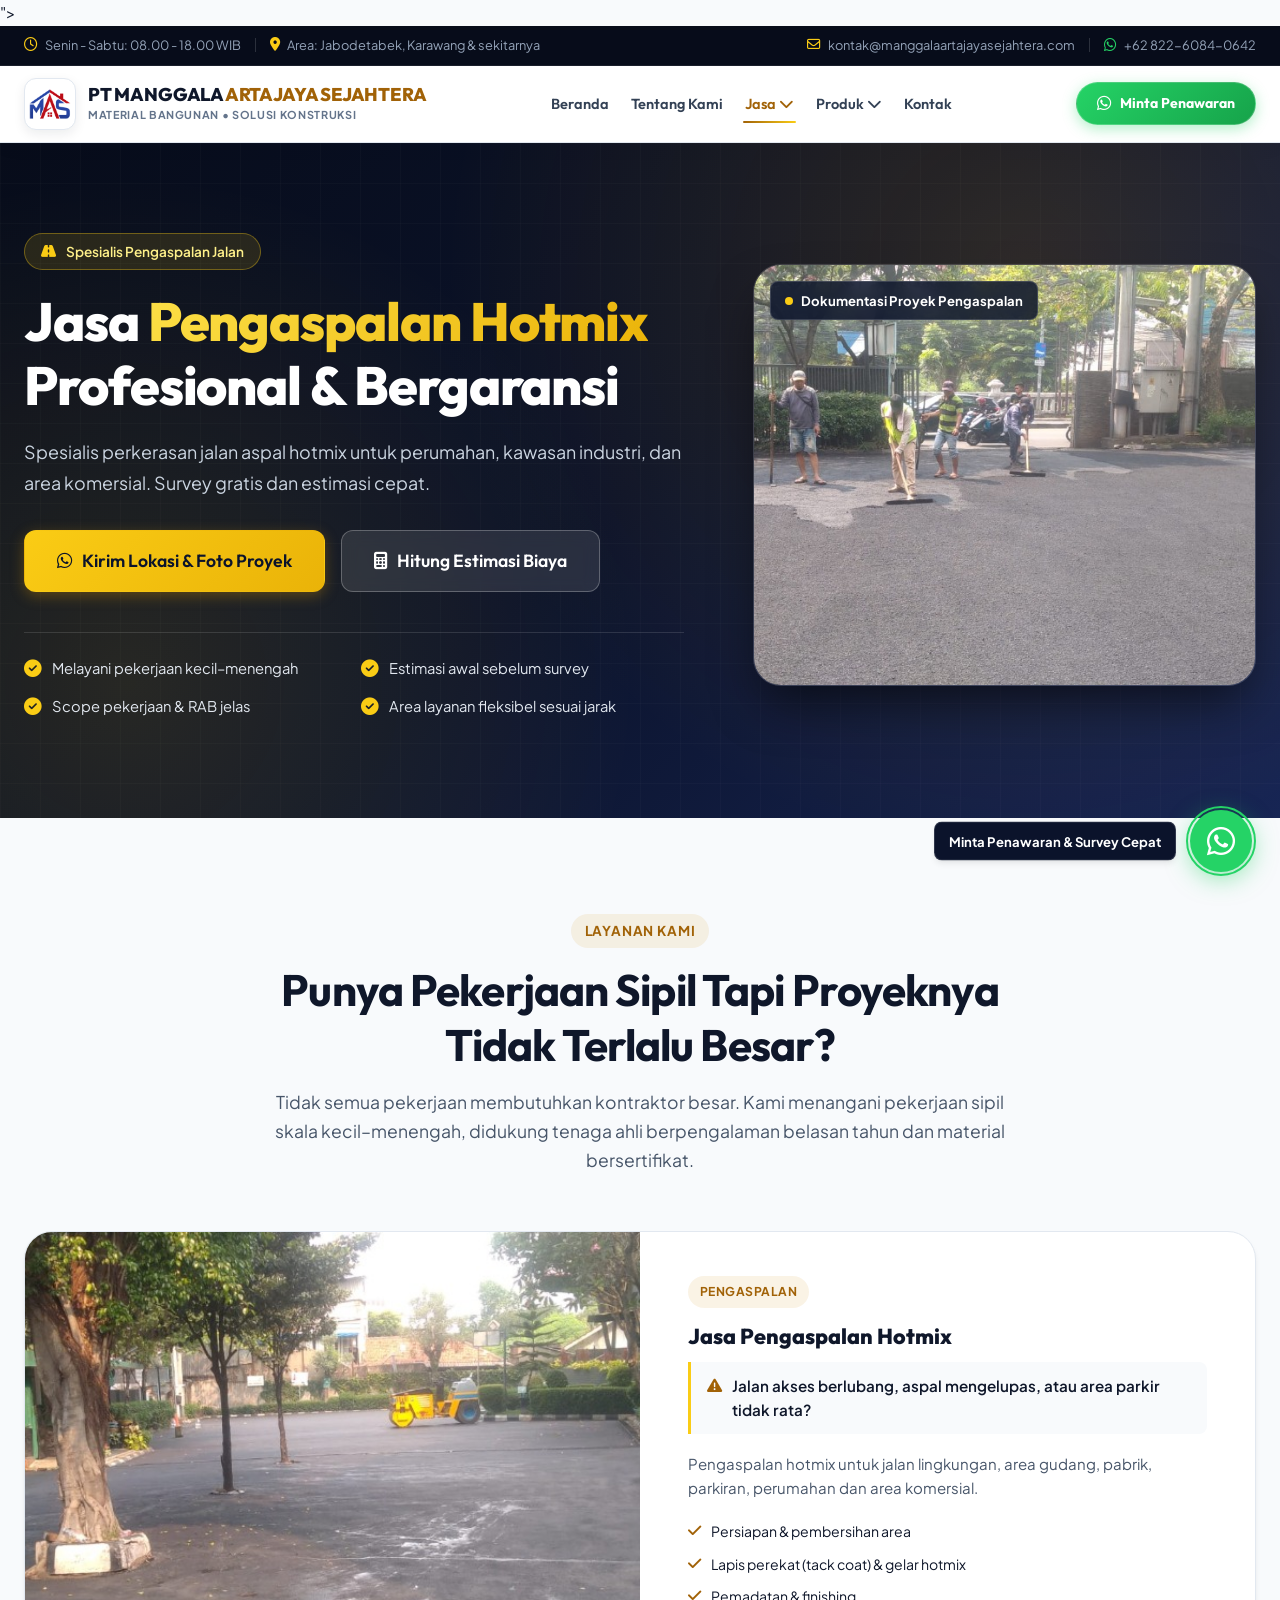
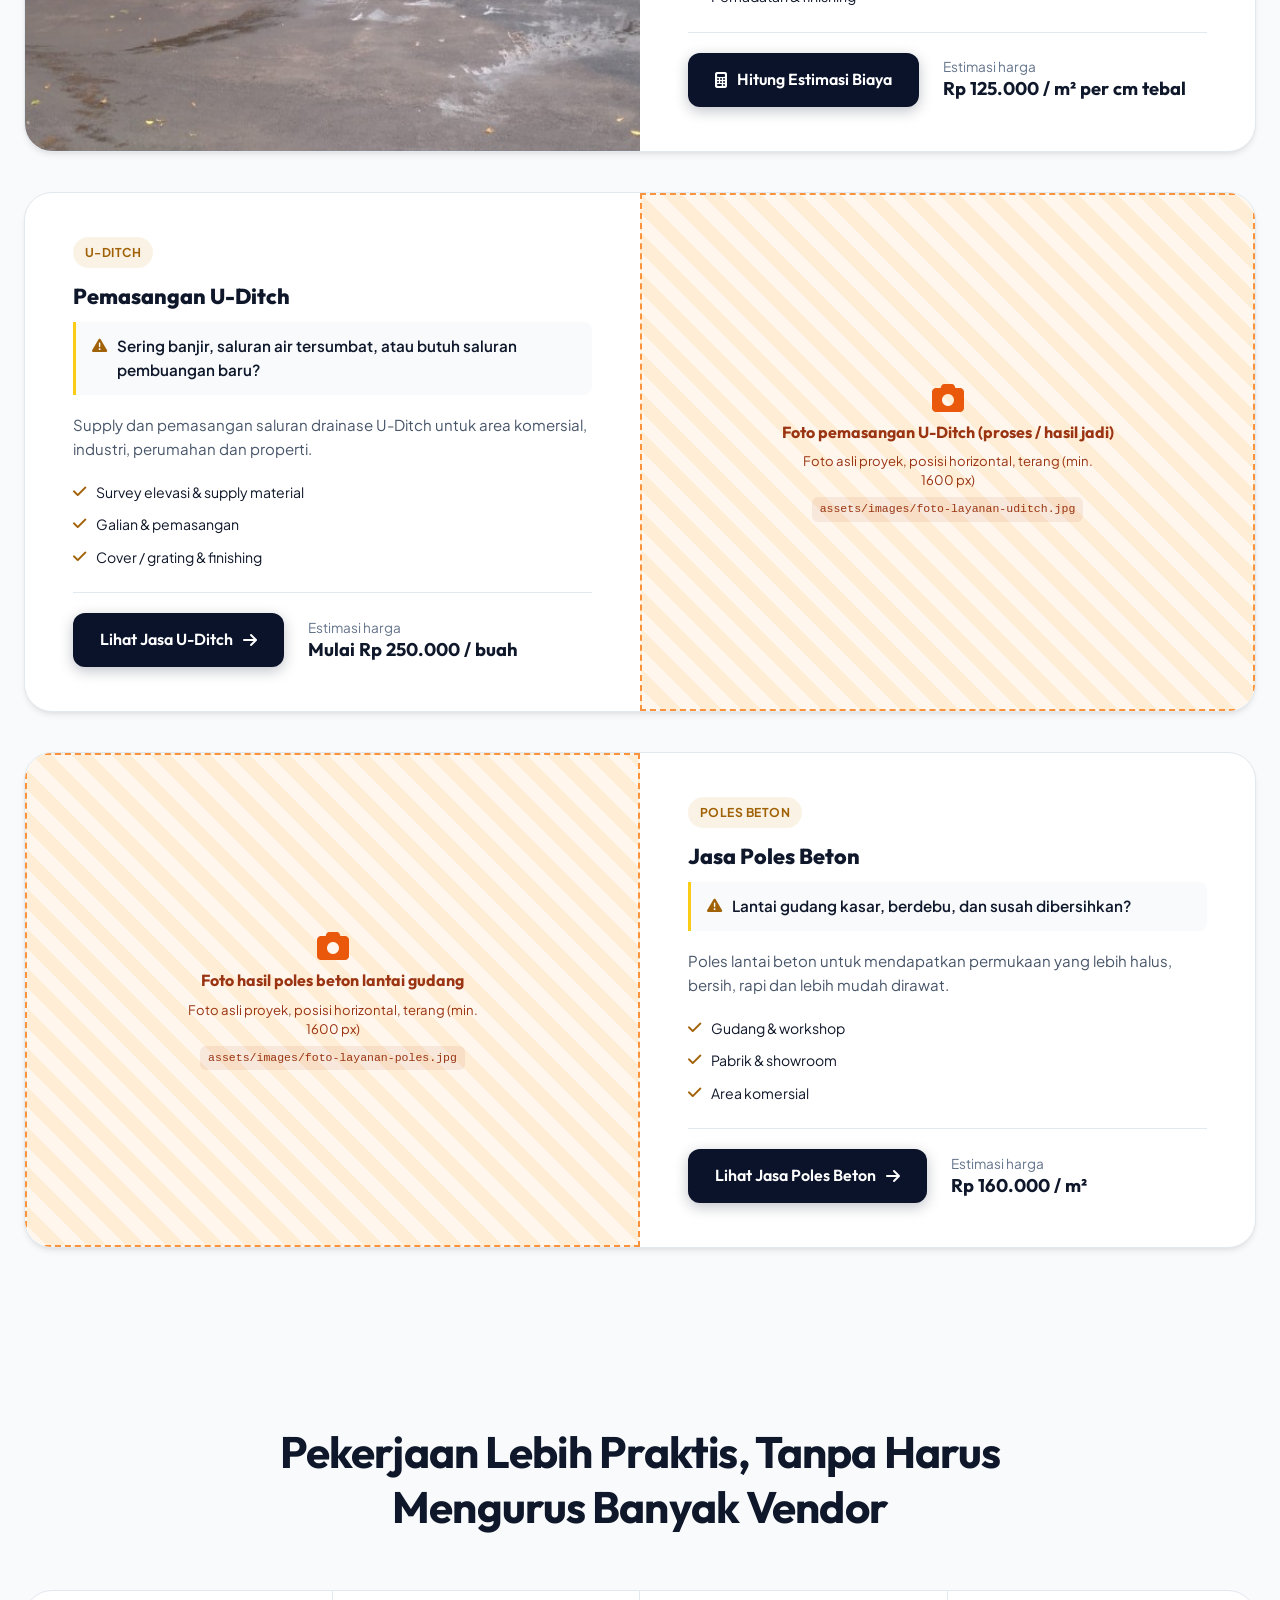
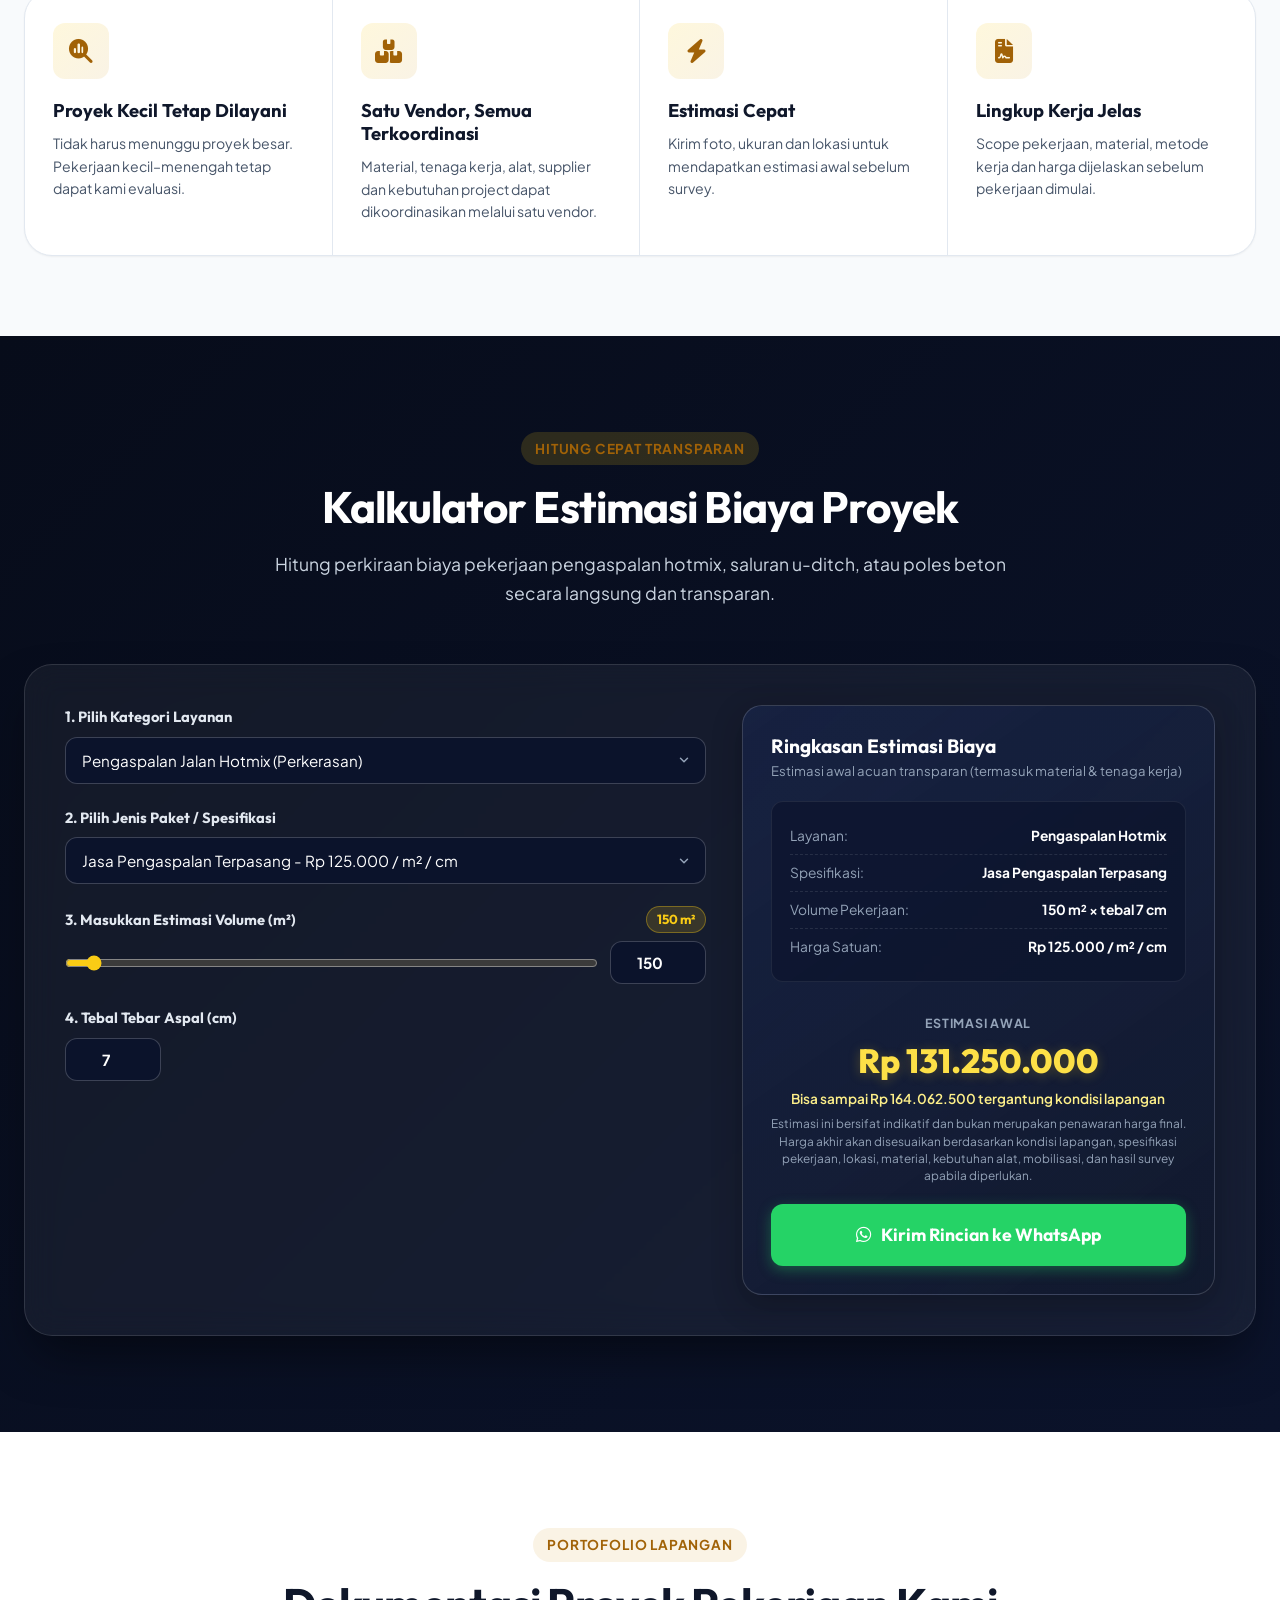
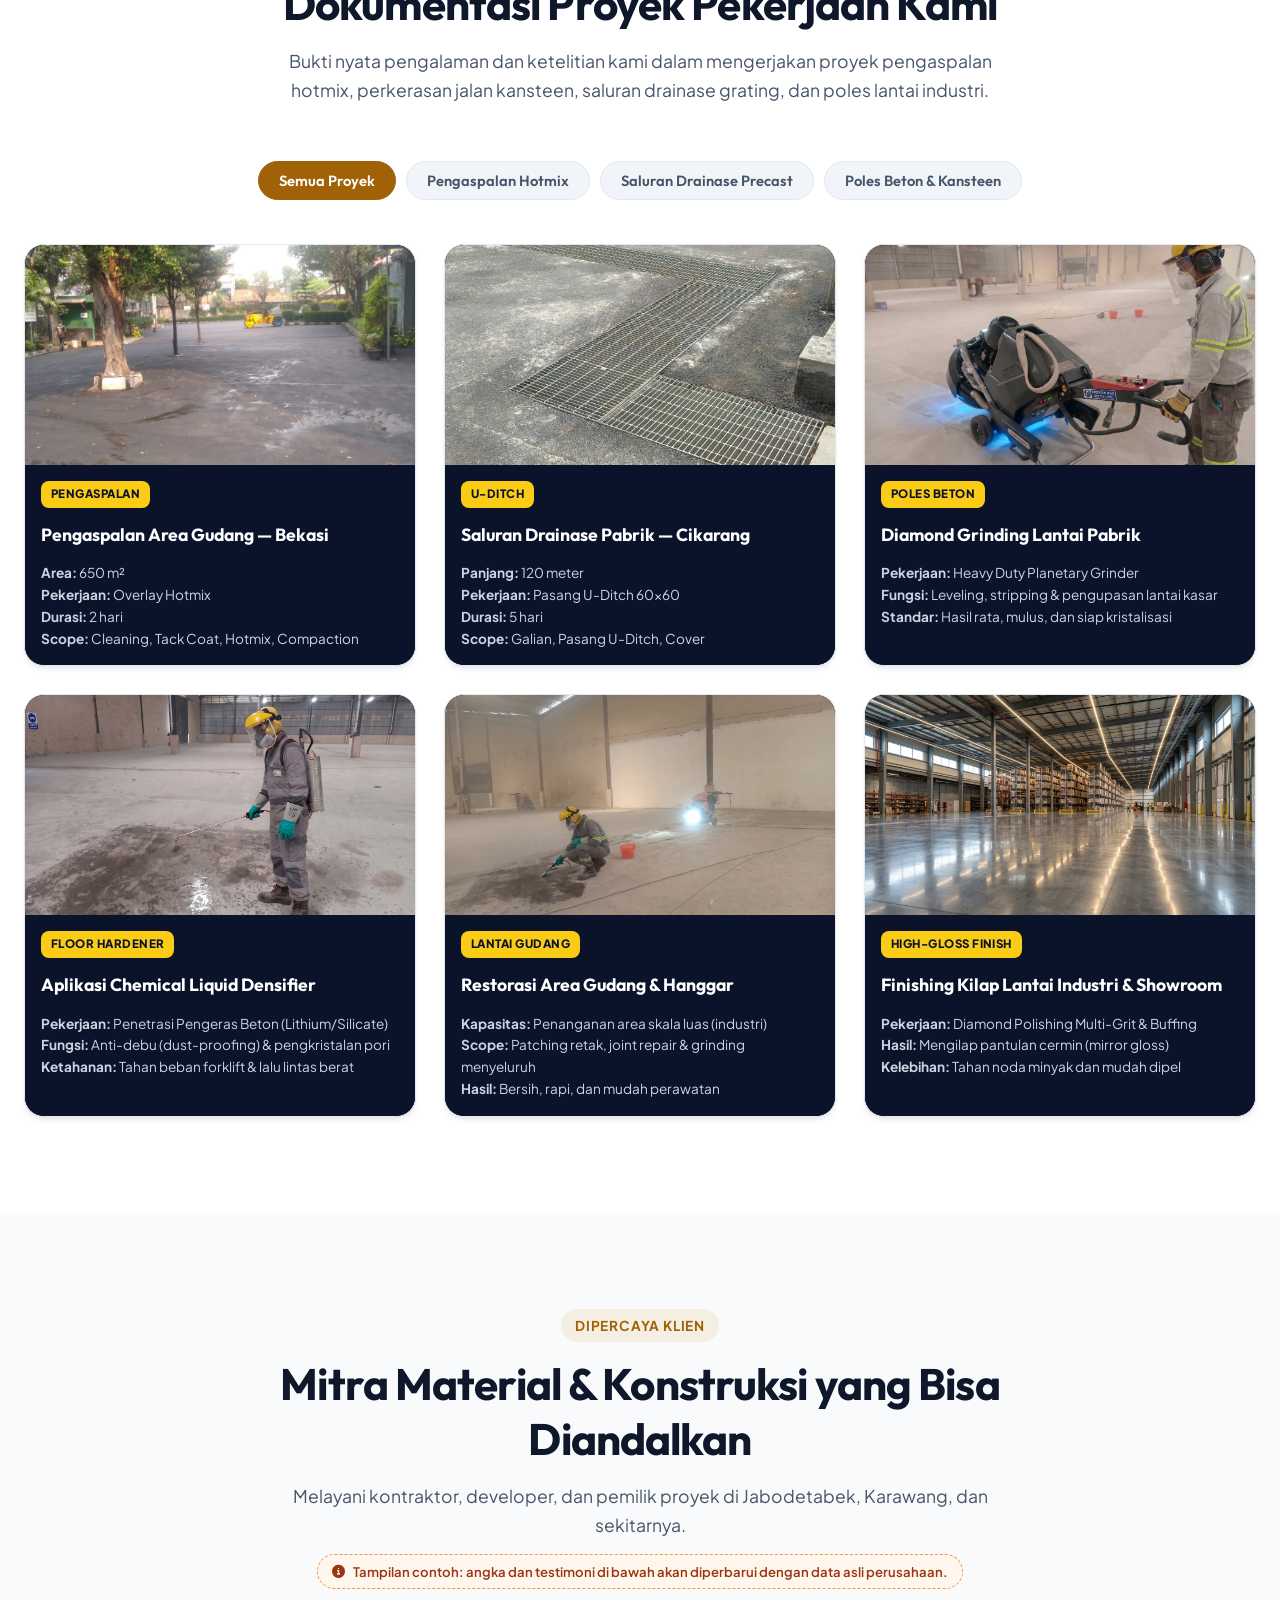
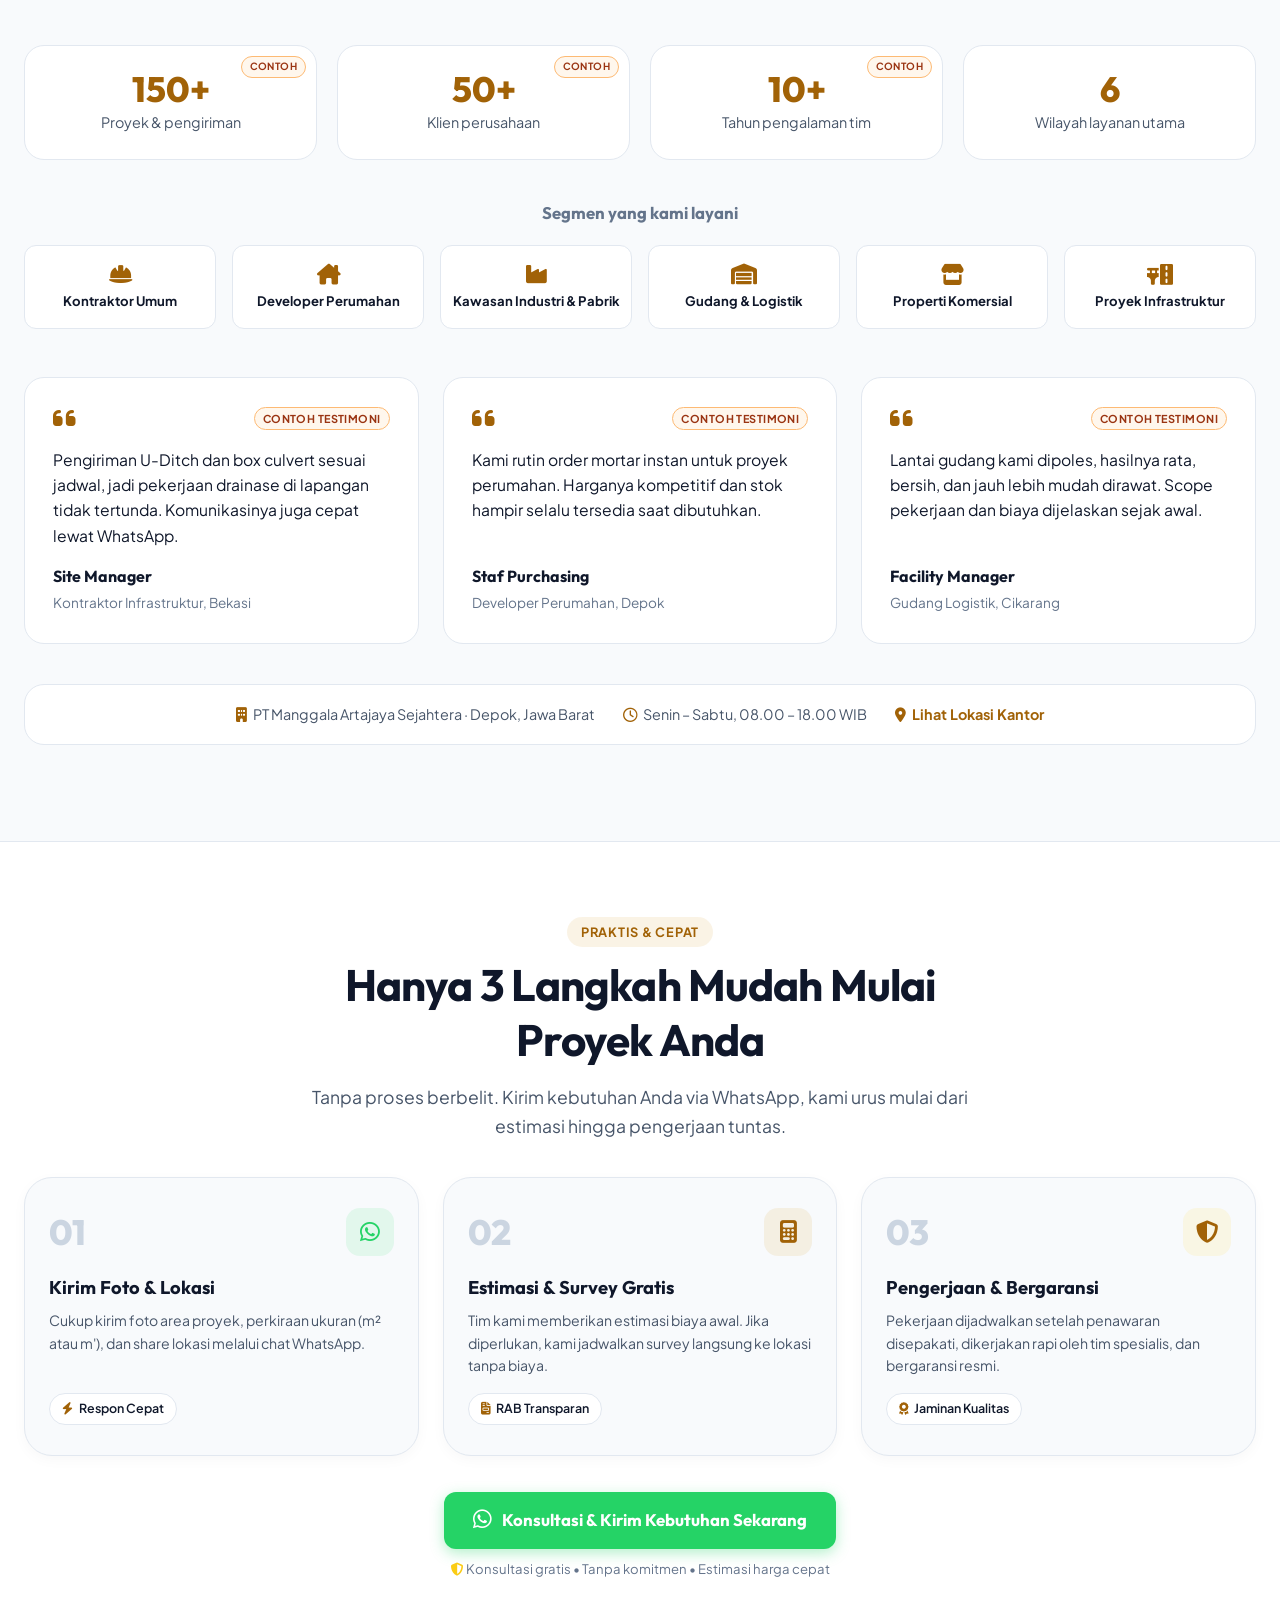
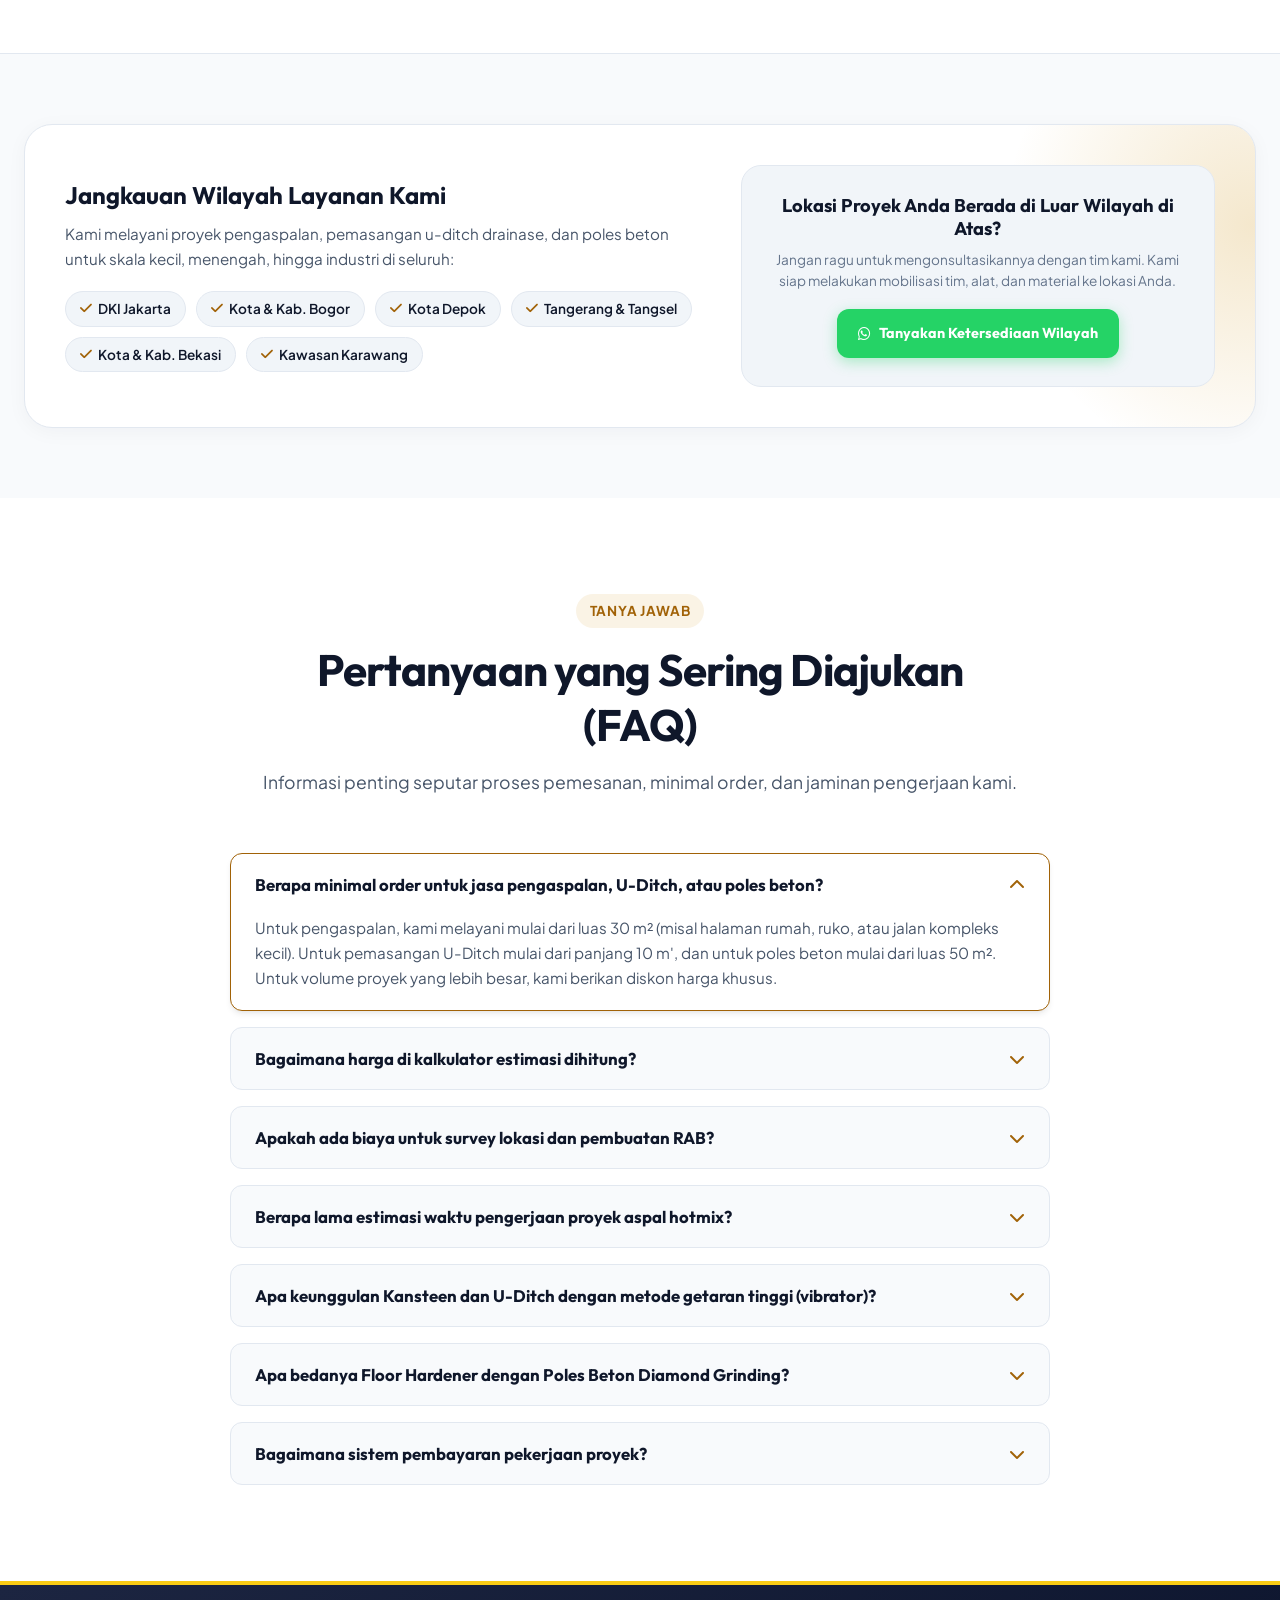
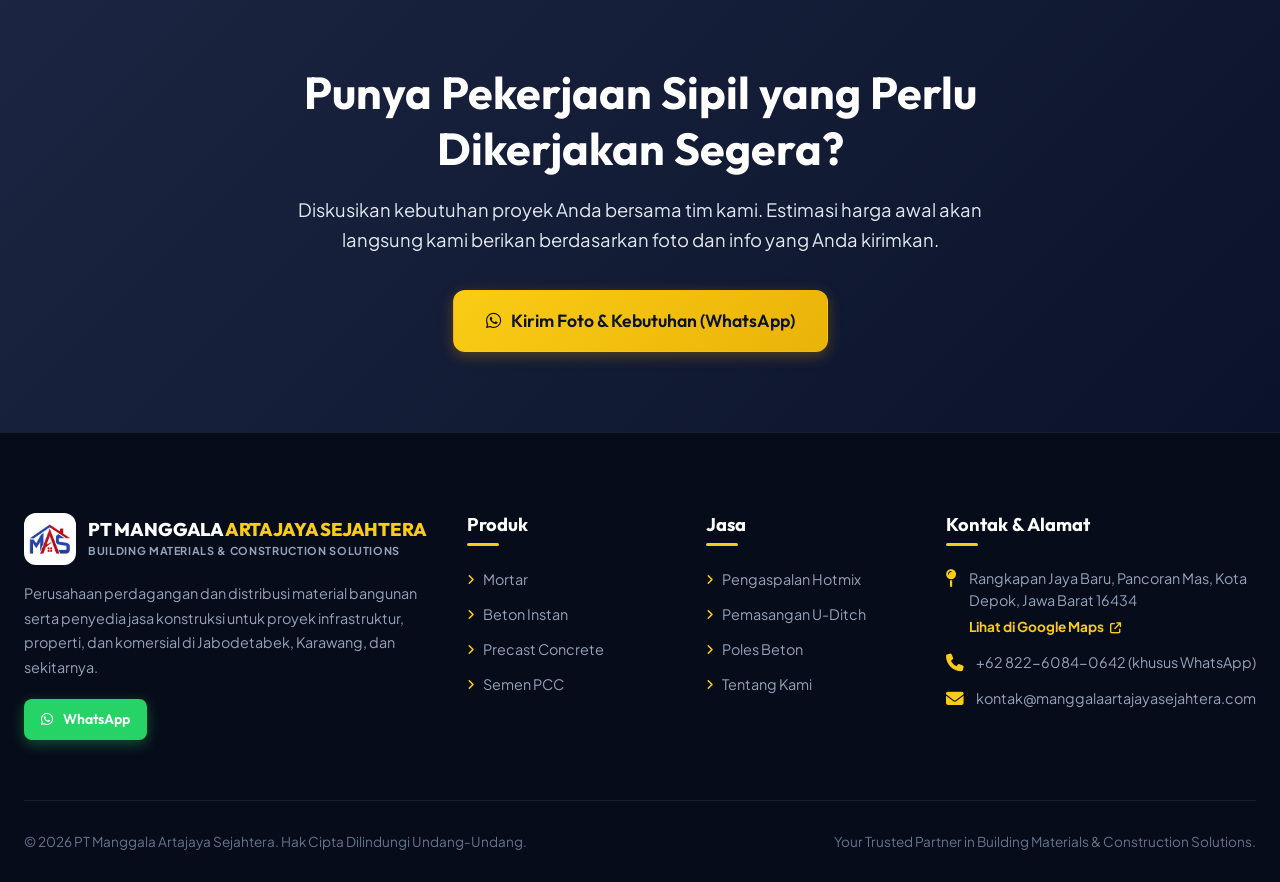
==== commit 36ea9b07: "Remove "website in development" notice bar from all pages Co-Authored-By: Claude Opus 5.5 <noreply@a" ====
--- a/pengaspalan/index.html
+++ b/pengaspalan/index.html
@@ -87,13 +87,6 @@
   <!-- ==========================================================================
        TOP INFO BAR - ULTRA CLEAN & SLEEK
        ========================================================================== -->
-  <!-- Keterangan: website masih dalam tahap pengembangan (hapus blok ini saat sudah final) -->
-  <div class="dev-banner" role="status">
-    <div class="container">
-      <i class="fa-solid fa-person-digging" aria-hidden="true"></i>
-      <span><strong>Website dalam tahap pengembangan.</strong> Sebagian informasi dan foto masih contoh. Untuk info produk &amp; harga terbaru, <a href="https://wa.me/6282260840642?text=Halo%20PT%20Manggala%20Artajaya%20Sejahtera%2C%20saya%20ingin%20menanyakan%20info%20produk%20dan%20harga." target="_blank" rel="noopener">hubungi kami via WhatsApp</a>.</span>
-    </div>
-  </div>
   <aside class="top-bar">
     <div class="container">
       <div class="top-bar-inner">
--- a/css/style.css
+++ b/css/style.css
@@ -3873,10 +3873,53 @@
   overflow: hidden;
   color: #ffffff;
   padding: 96px 0 36px;
+  position: relative;
+  isolation: isolate;
+  background: var(--primary);
+}
+
+.gx-hero > .container {
+  position: relative;
+  z-index: 1;
+}
+
+/* Latar foto bergantian (produk & pekerjaan) */
+.gx-hero-media {
+  position: absolute;
+  inset: 0;
+  z-index: 0;
+  overflow: hidden;
+}
+
+.gx-hero-slide {
+  position: absolute;
+  inset: 0;
+  width: 100%;
+  height: 100%;
+  object-fit: cover;
+  opacity: 0;
+  transform: scale(1.06);
+  transition: opacity 1.4s ease, transform 8s linear;
+}
+
+.gx-hero-slide.is-active {
+  opacity: 1;
+  transform: scale(1);
+}
+
+.gx-hero-shade {
+  position: absolute;
+  inset: 0;
   background:
-    linear-gradient(180deg, rgba(7, 12, 26, 0.86) 0%, rgba(11, 19, 43, 0.78) 60%, rgba(7, 12, 26, 0.92) 100%),
-    url("../assets/images/foto-hero-beranda.jpg") center / cover no-repeat,
-    var(--primary);
+    linear-gradient(180deg, rgba(7, 12, 26, 0.80) 0%, rgba(11, 19, 43, 0.62) 38%, rgba(11, 19, 43, 0.50) 62%, rgba(7, 12, 26, 0.86) 100%),
+    radial-gradient(ellipse at 50% 30%, rgba(7, 12, 26, 0.35) 0%, rgba(7, 12, 26, 0) 70%);
+}
+
+@media (prefers-reduced-motion: reduce) {
+  .gx-hero-slide {
+    transition: none;
+    transform: none;
+  }
 }
 
 .gx-hero-center {
@@ -5090,3 +5133,190 @@
     margin-top: 3px;
   }
 }
+
+/* ==========================================================================
+   KATALOG PRECAST PER KATEGORI
+   ========================================================================== */
+.sr-only {
+  position: absolute;
+  width: 1px;
+  height: 1px;
+  padding: 0;
+  margin: -1px;
+  overflow: hidden;
+  clip: rect(0, 0, 0, 0);
+  white-space: nowrap;
+  border: 0;
+}
+
+.pc-nav {
+  display: flex;
+  flex-wrap: wrap;
+  justify-content: center;
+  gap: 8px;
+  margin-bottom: 36px;
+}
+
+.pc-nav .filter-chip {
+  text-decoration: none;
+}
+
+.pc-list {
+  display: grid;
+  grid-template-columns: minmax(0, 1fr);
+  gap: 28px;
+}
+
+.pc-cat {
+  background: #ffffff;
+  border: 1px solid var(--border-color);
+  border-radius: var(--radius-xl);
+  padding: 28px;
+  min-width: 0;
+  scroll-margin-top: 110px;
+}
+
+.pc-cat:target {
+  border-color: var(--accent-strong);
+}
+
+.pc-head {
+  display: grid;
+  grid-template-columns: minmax(0, 1.1fr) minmax(0, 1fr);
+  gap: 32px;
+  align-items: start;
+  margin-bottom: 24px;
+}
+
+.pc-media.photo-slot,
+.pc-head > img {
+  display: flex;
+  width: 100%;
+  aspect-ratio: 816 / 528;
+  height: auto;
+  min-height: 0;
+  padding: 0;
+  border: none;
+  border-radius: var(--radius-lg);
+  object-fit: cover;
+  background: var(--bg-subtle);
+}
+
+.pc-info h3 {
+  font-size: 1.6rem;
+  margin: 8px 0 8px;
+}
+
+.pc-info > p {
+  color: var(--text-secondary);
+  line-height: 1.6;
+  margin-bottom: 16px;
+}
+
+.pc-info .gx-spec {
+  margin-bottom: 16px;
+}
+
+.pc-specs {
+  list-style: none;
+  padding: 0;
+  margin: 0 0 20px;
+  display: grid;
+  gap: 8px;
+  font-size: 0.9rem;
+  color: var(--text-secondary);
+}
+
+.pc-specs li {
+  display: flex;
+  gap: 10px;
+  align-items: flex-start;
+}
+
+.pc-specs i {
+  color: var(--accent-ink);
+  margin-top: 4px;
+  font-size: 0.8rem;
+}
+
+.pc-cta {
+  padding: 11px 20px;
+}
+
+.pc-table-wrap {
+  max-width: none;
+}
+
+.pc-table {
+  min-width: 640px;
+}
+
+.pc-table th,
+.pc-table td {
+  padding: 11px 14px;
+  white-space: nowrap;
+}
+
+.pc-table td.pc-ask,
+.pc-table th.pc-ask-col {
+  text-align: right;
+  width: 1%;
+}
+
+.pc-ask a {
+  display: inline-flex;
+  align-items: center;
+  gap: 6px;
+  padding: 5px 12px;
+  border-radius: 999px;
+  background: rgba(37, 211, 102, 0.12);
+  color: #128c4a;
+  font-size: 0.82rem;
+  font-weight: 700;
+  text-decoration: none;
+  transition: background 0.2s ease;
+}
+
+.pc-ask a:hover {
+  background: rgba(37, 211, 102, 0.24);
+}
+
+.pc-subtitle {
+  font-size: 1.05rem;
+  margin: 24px 0 12px;
+}
+
+@media (max-width: 900px) {
+  .pc-head {
+    grid-template-columns: minmax(0, 1fr);
+    gap: 20px;
+  }
+}
+
+@media (max-width: 640px) {
+  .pc-cat {
+    padding: 18px;
+    border-radius: var(--radius-lg);
+  }
+
+  .pc-info h3 {
+    font-size: 1.35rem;
+  }
+}
+
+/* Katalog 5–6 produk: 3 kolom */
+.grade-grid--three {
+  grid-template-columns: repeat(3, minmax(0, 1fr));
+}
+
+@media (max-width: 900px) {
+  .grade-grid--three {
+    grid-template-columns: repeat(2, minmax(0, 1fr));
+  }
+}
+
+@media (max-width: 640px) {
+  .grade-grid--three {
+    grid-template-columns: minmax(0, 1fr);
+  }
+}
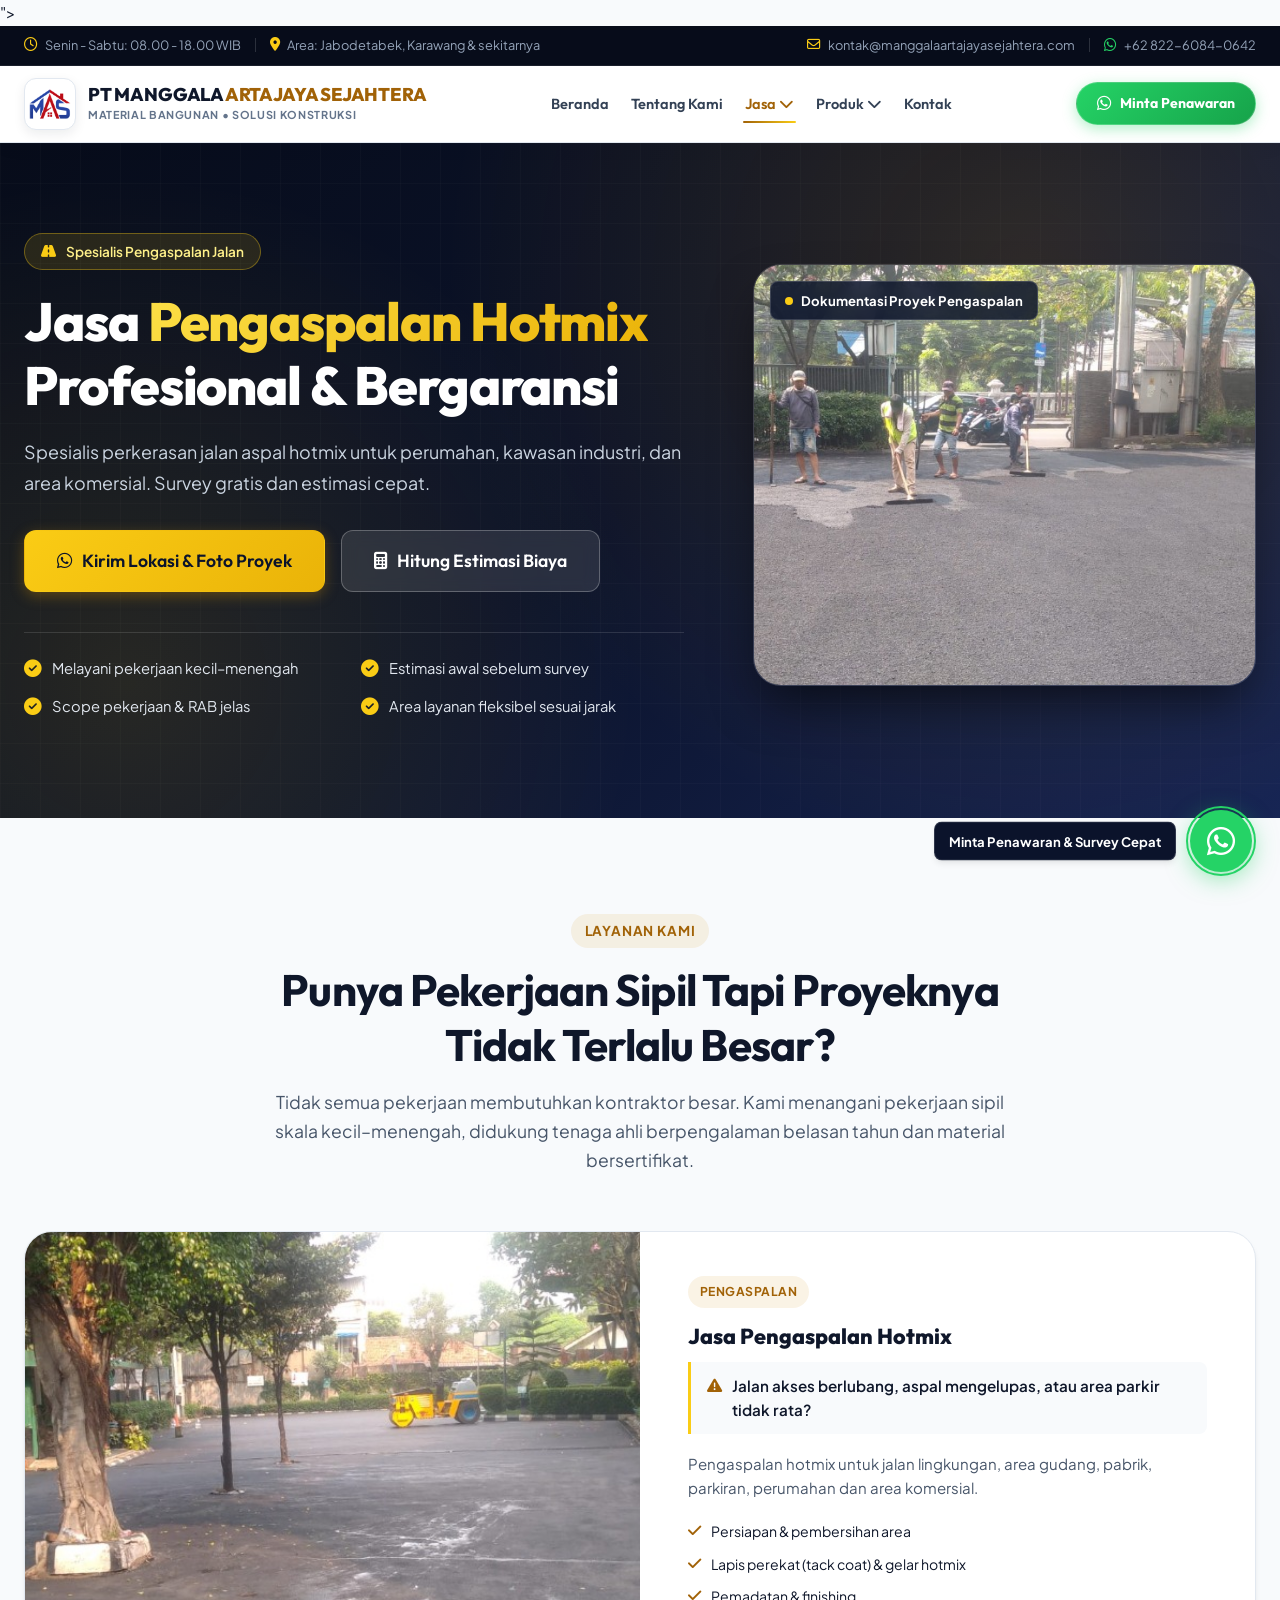
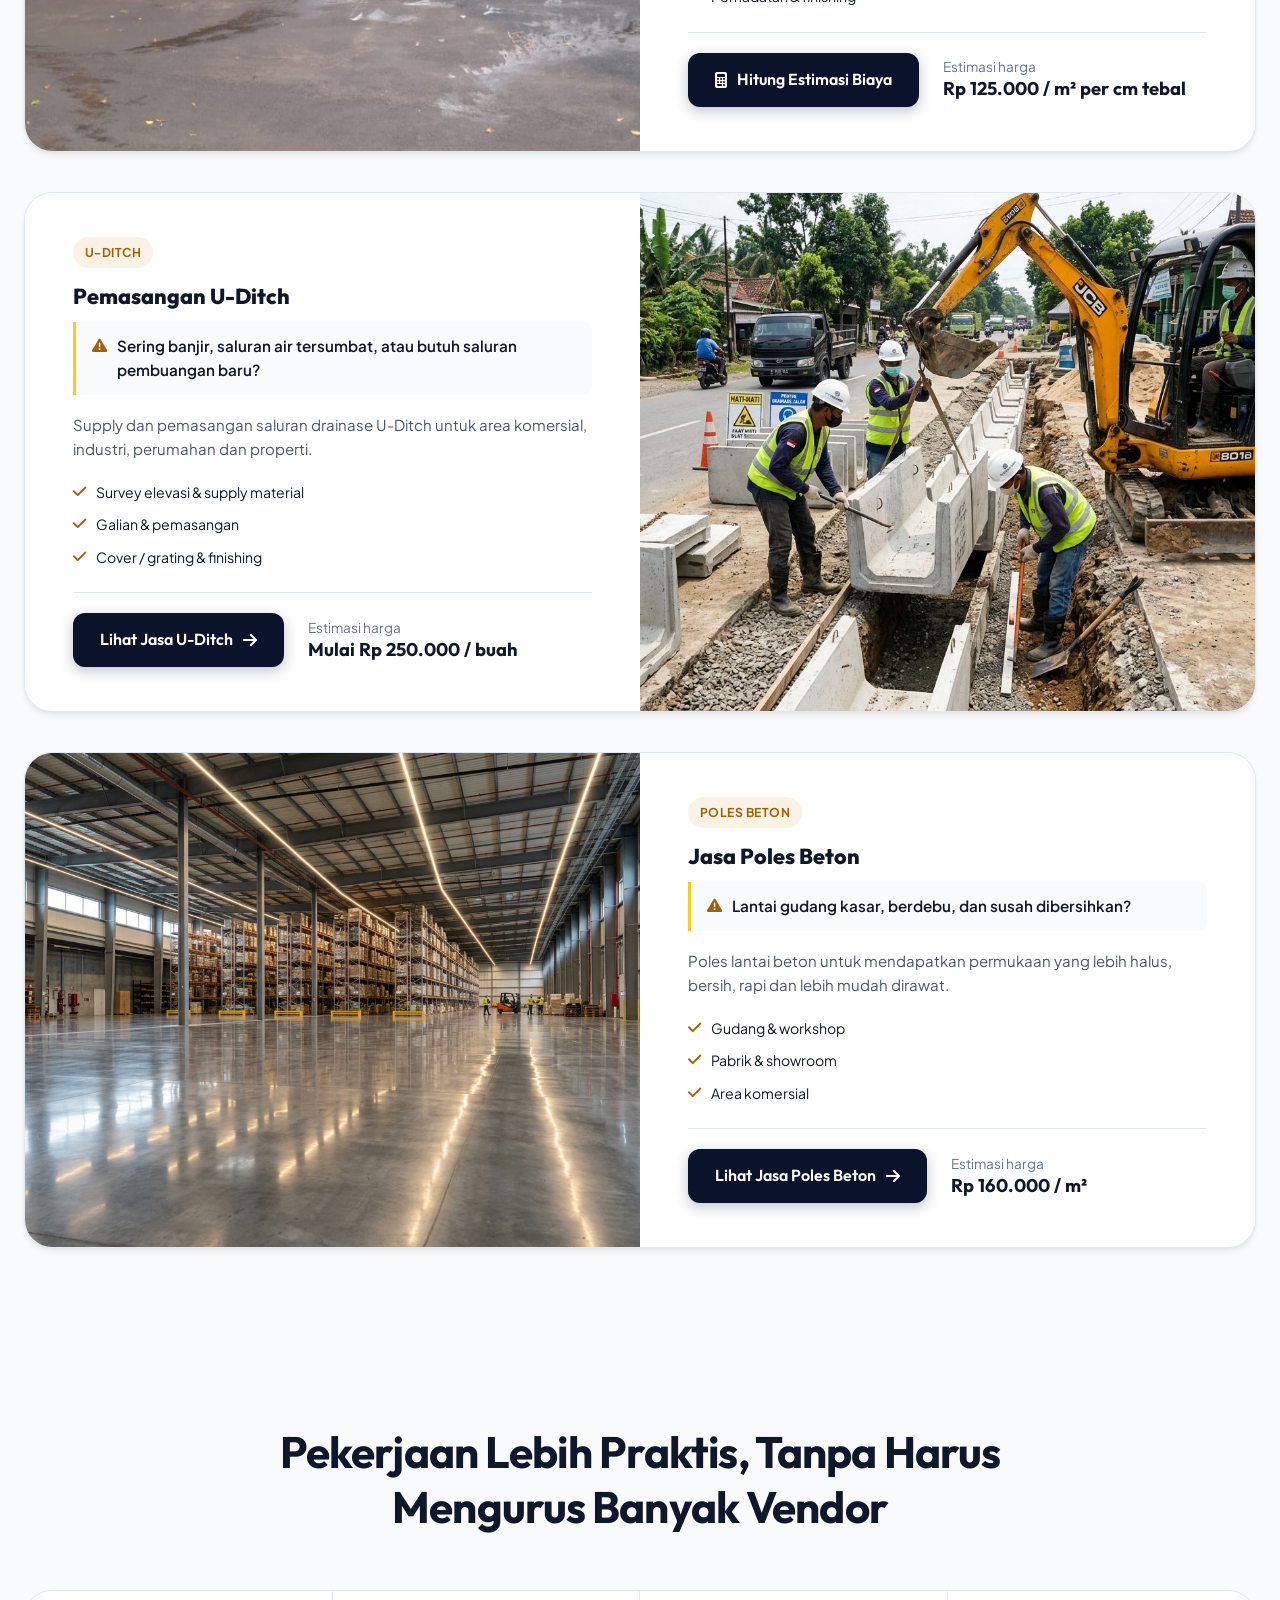
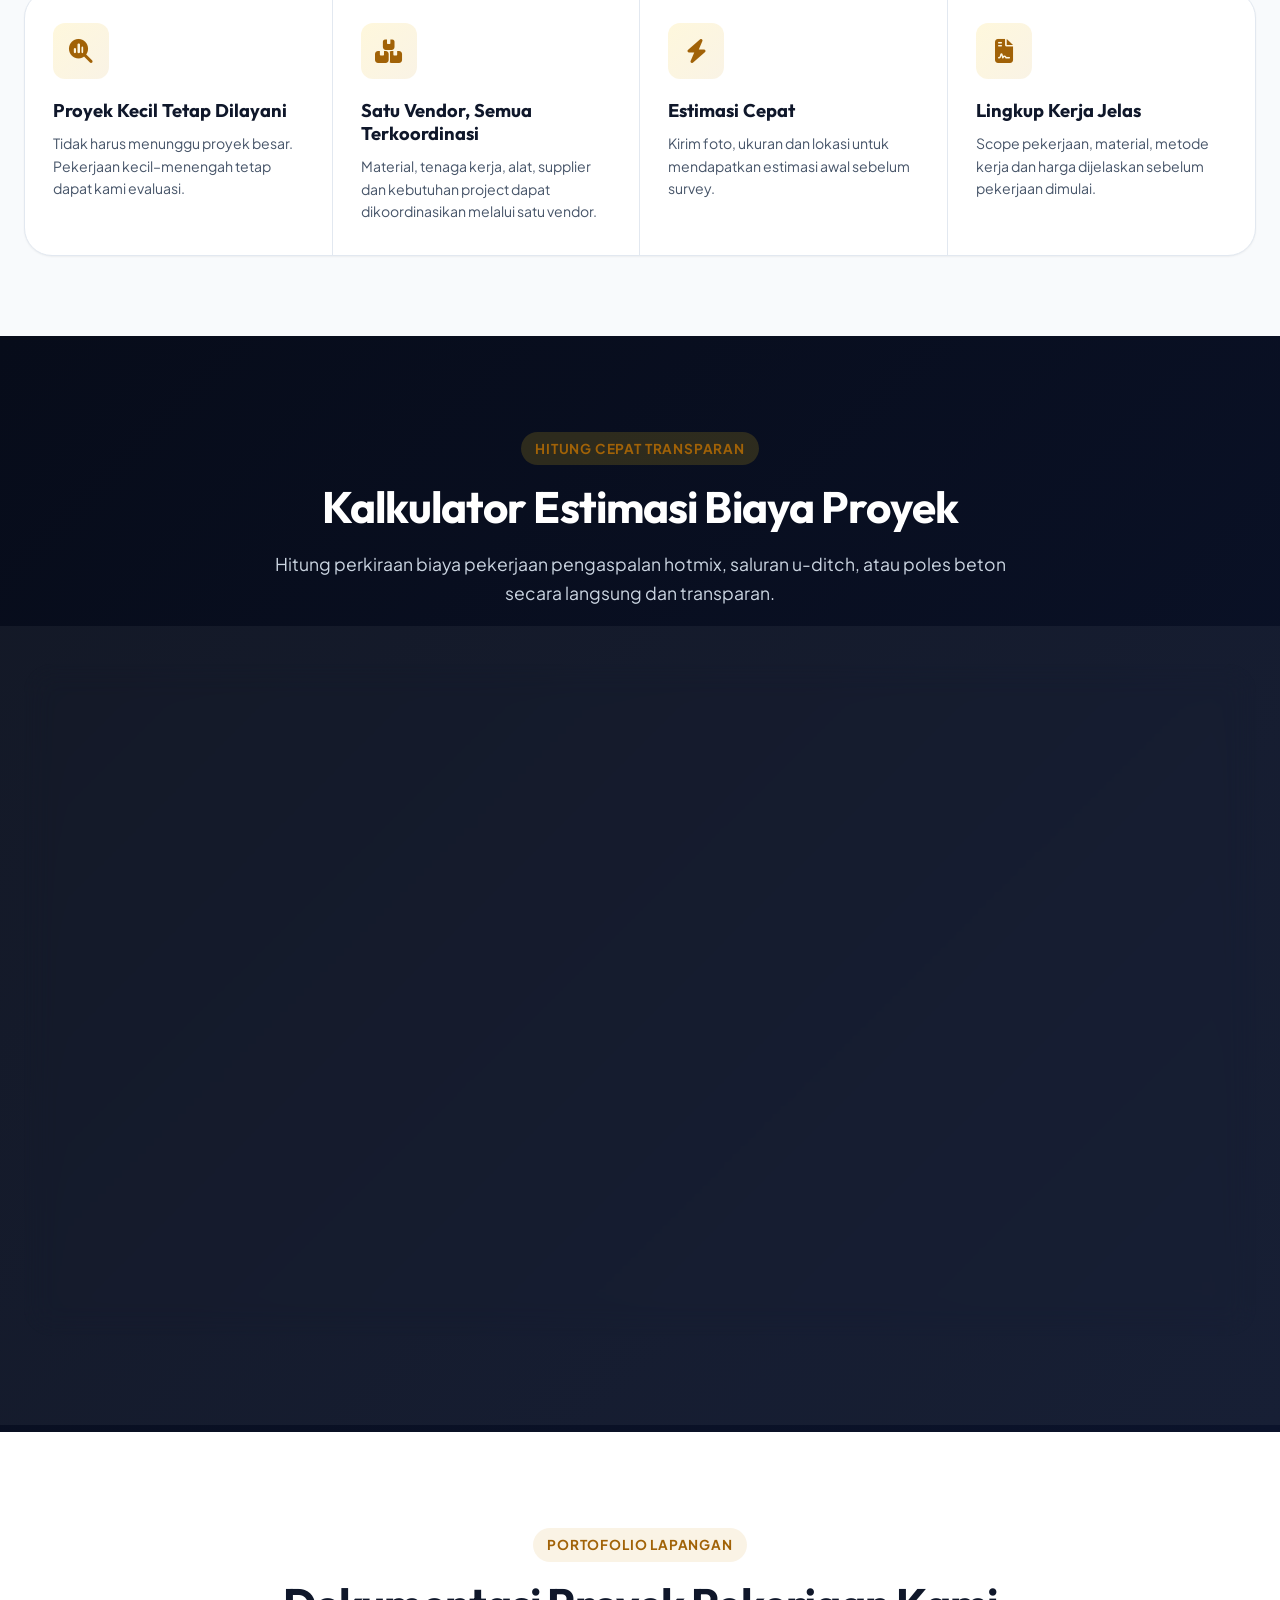
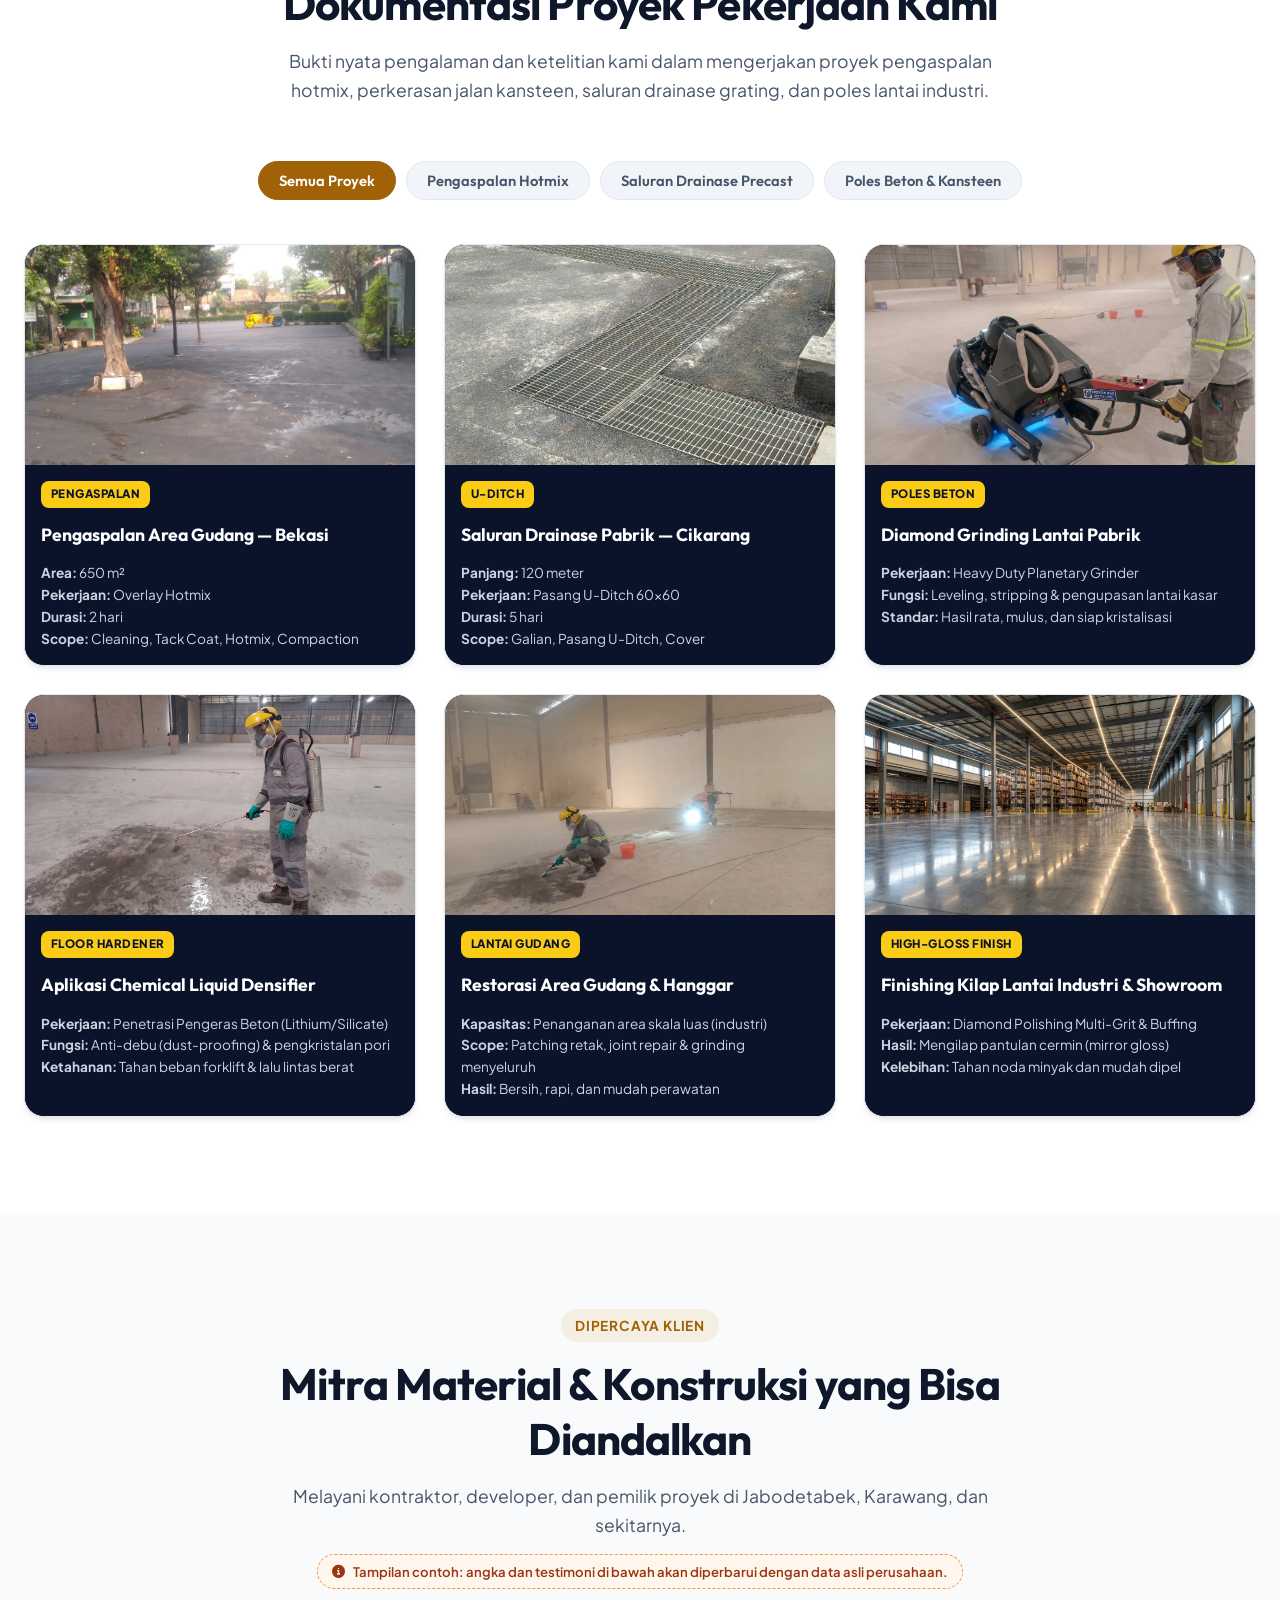
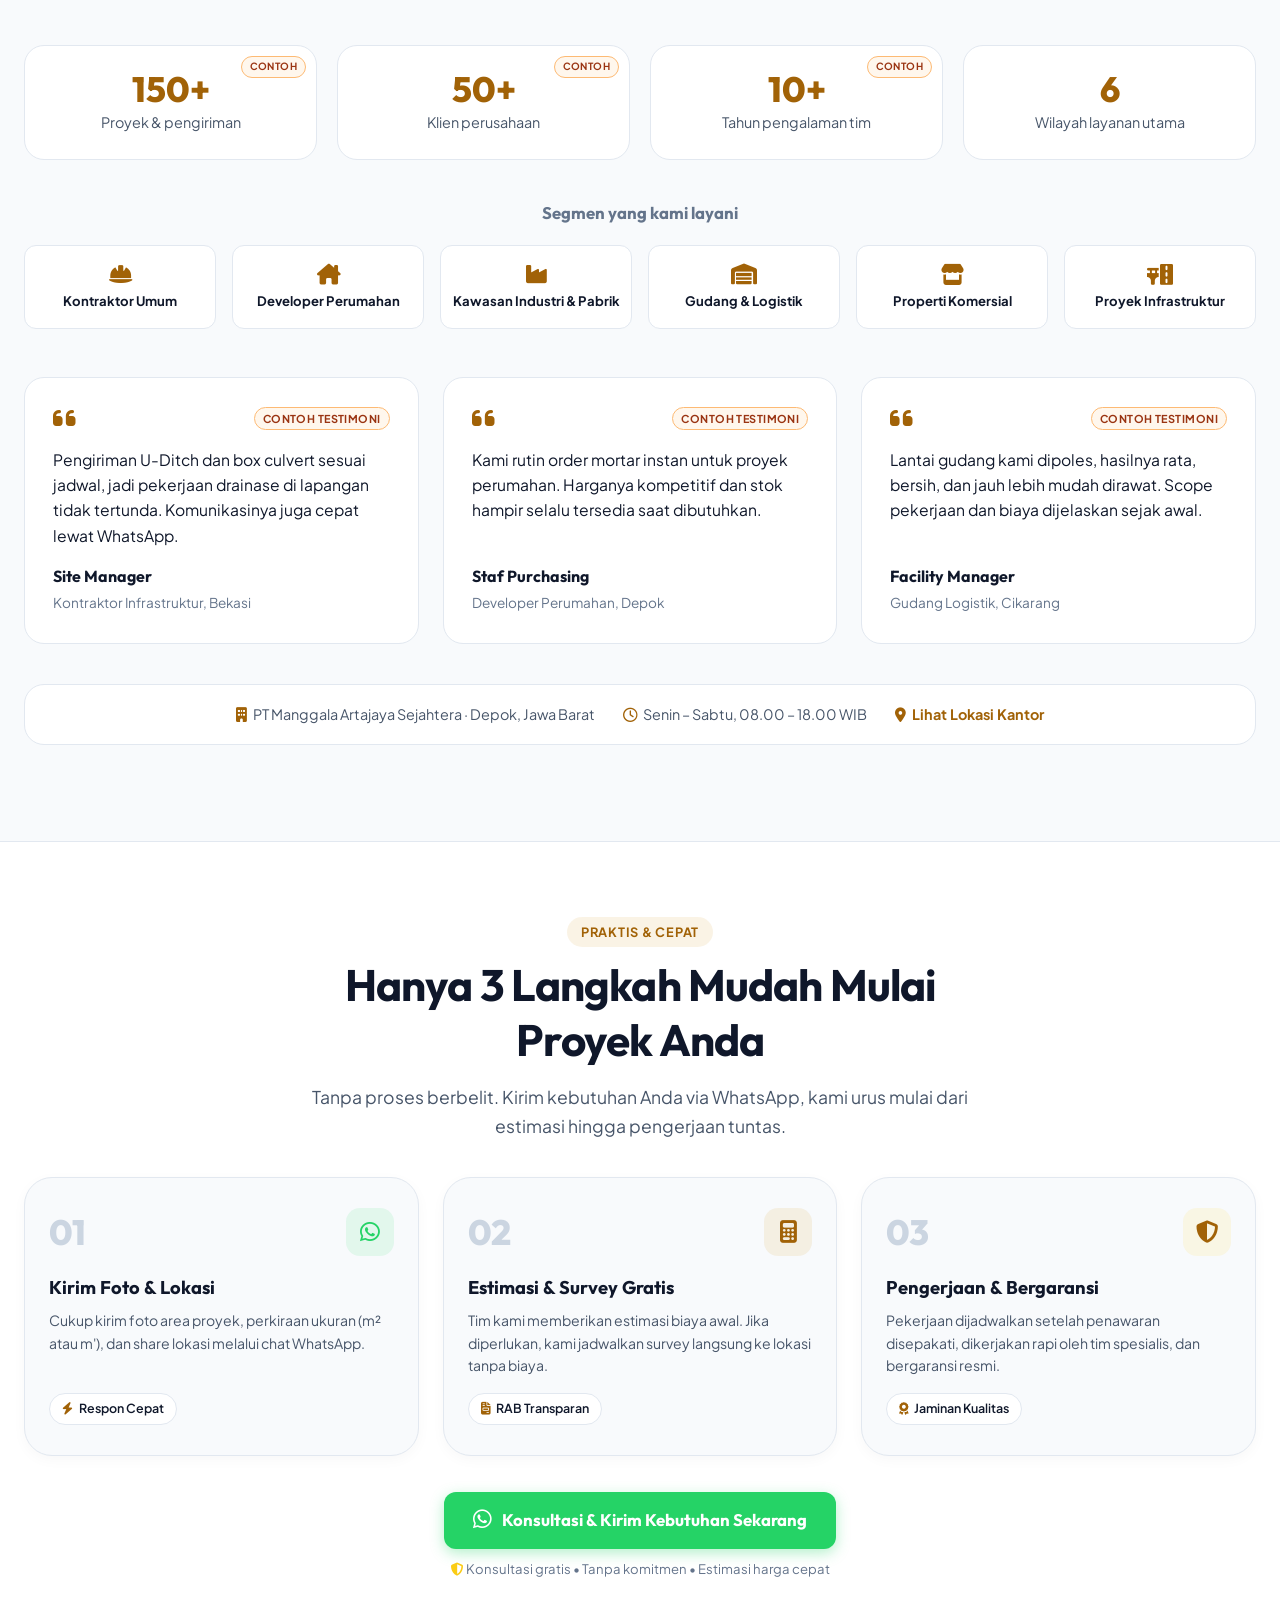
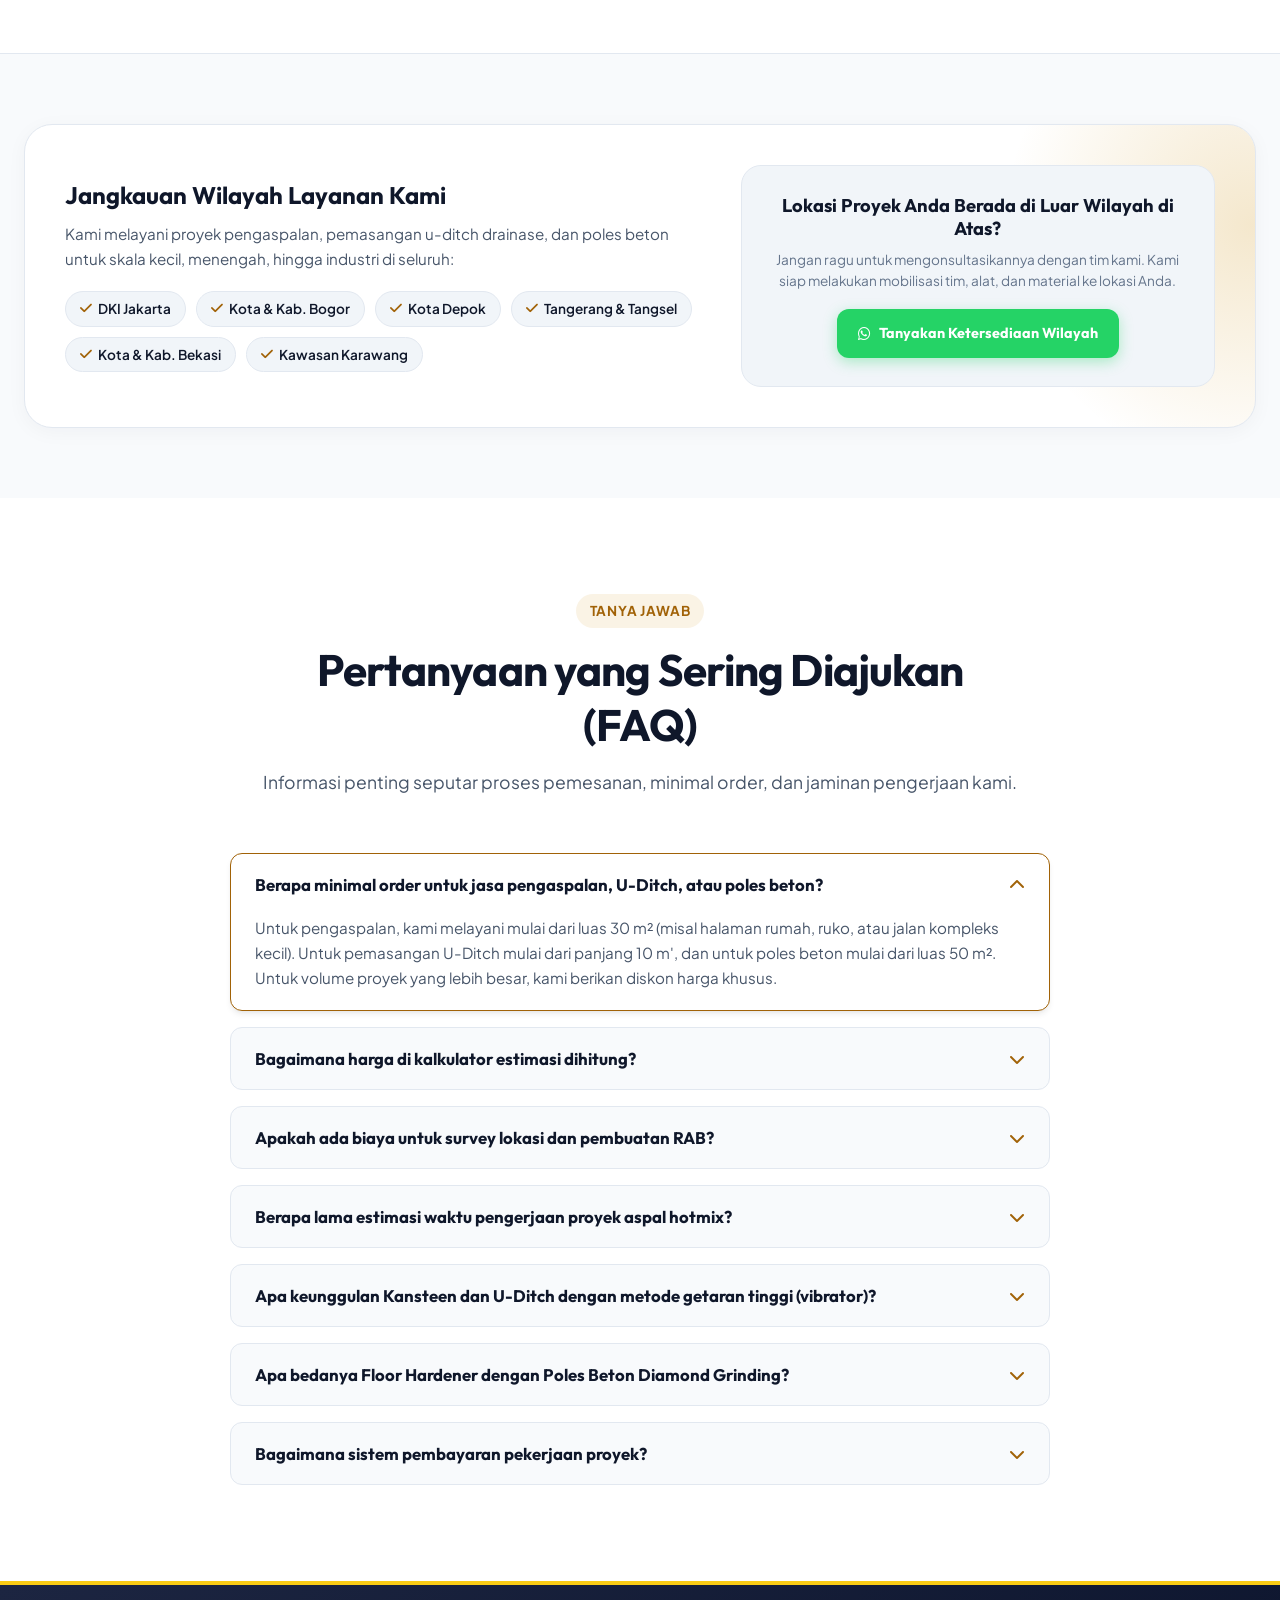
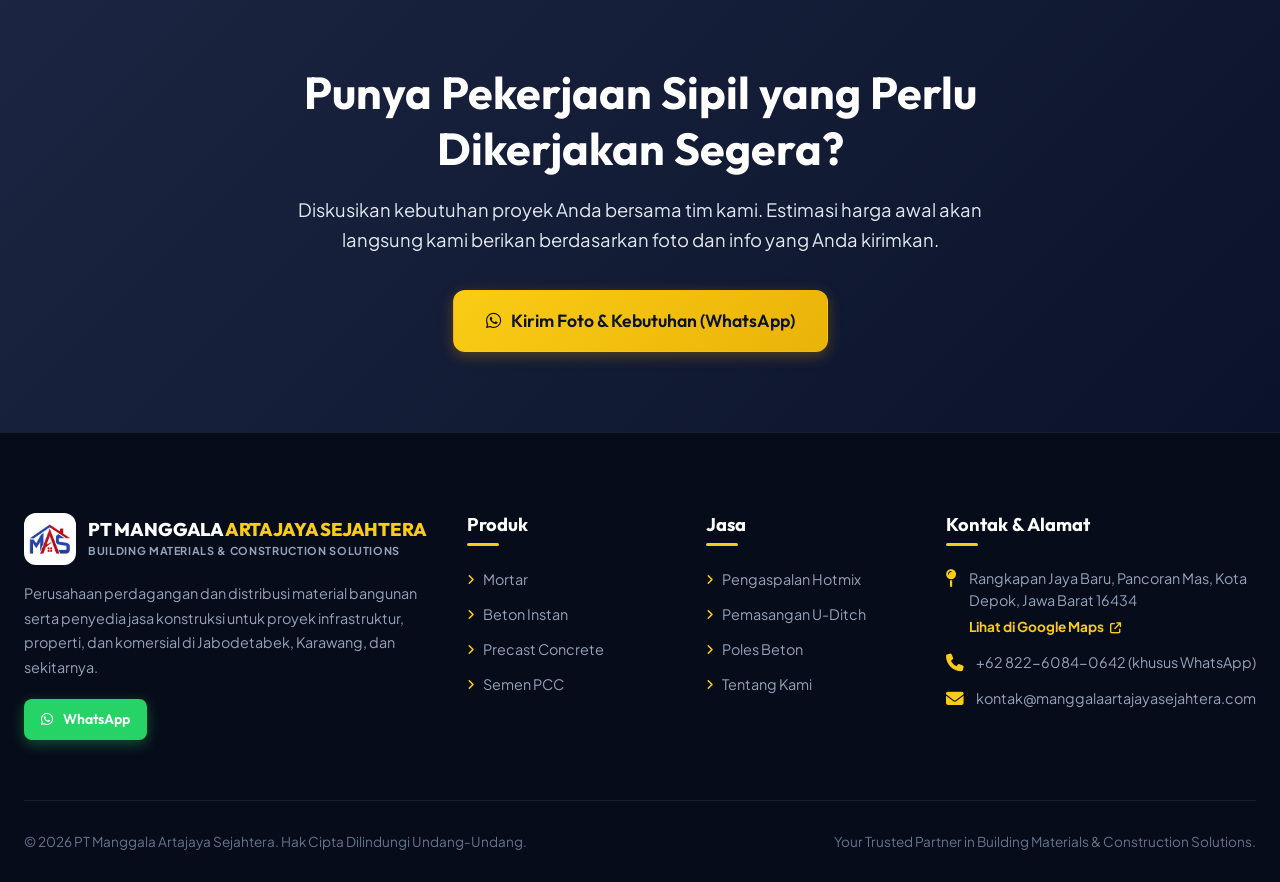
==== commit 87bad812: "Fill empty photo slots on jasa pages with existing assets - Poles beton hero: grinding photo; U-Ditc" ====
--- a/pengaspalan/index.html
+++ b/pengaspalan/index.html
@@ -294,11 +294,11 @@
         <!-- Layanan: Pemasangan U-Ditch -->
         <article class="service-row">
           <div class="service-row-media">
-            <div class="photo-slot" data-photo-src="../assets/images/foto-layanan-uditch.jpg" data-photo-alt="Pemasangan saluran U-Ditch precast">
+            <div class="photo-slot" data-photo-src="../assets/images/hero-uditch.jpg" data-photo-alt="Pemasangan saluran U-Ditch precast">
               <i class="fa-solid fa-camera"></i>
               <strong>Foto pemasangan U-Ditch (proses / hasil jadi)</strong>
               <span>Foto asli proyek, posisi horizontal, terang (min. 1600 px)</span>
-              <code>assets/images/foto-layanan-uditch.jpg</code>
+              <code>assets/images/hero-uditch.jpg</code>
             </div>
           </div>
           <div class="service-row-body">
@@ -321,11 +321,11 @@
         <!-- Layanan: Poles Beton -->
         <article class="service-row">
           <div class="service-row-media">
-            <div class="photo-slot" data-photo-src="../assets/images/foto-layanan-poles.jpg" data-photo-alt="Hasil poles beton lantai gudang">
+            <div class="photo-slot" data-photo-src="../assets/images/poles-beton-showcase.jpg" data-photo-alt="Hasil poles beton lantai gudang">
               <i class="fa-solid fa-camera"></i>
               <strong>Foto hasil poles beton lantai gudang</strong>
               <span>Foto asli proyek, posisi horizontal, terang (min. 1600 px)</span>
-              <code>assets/images/foto-layanan-poles.jpg</code>
+              <code>assets/images/poles-beton-showcase.jpg</code>
             </div>
           </div>
           <div class="service-row-body">
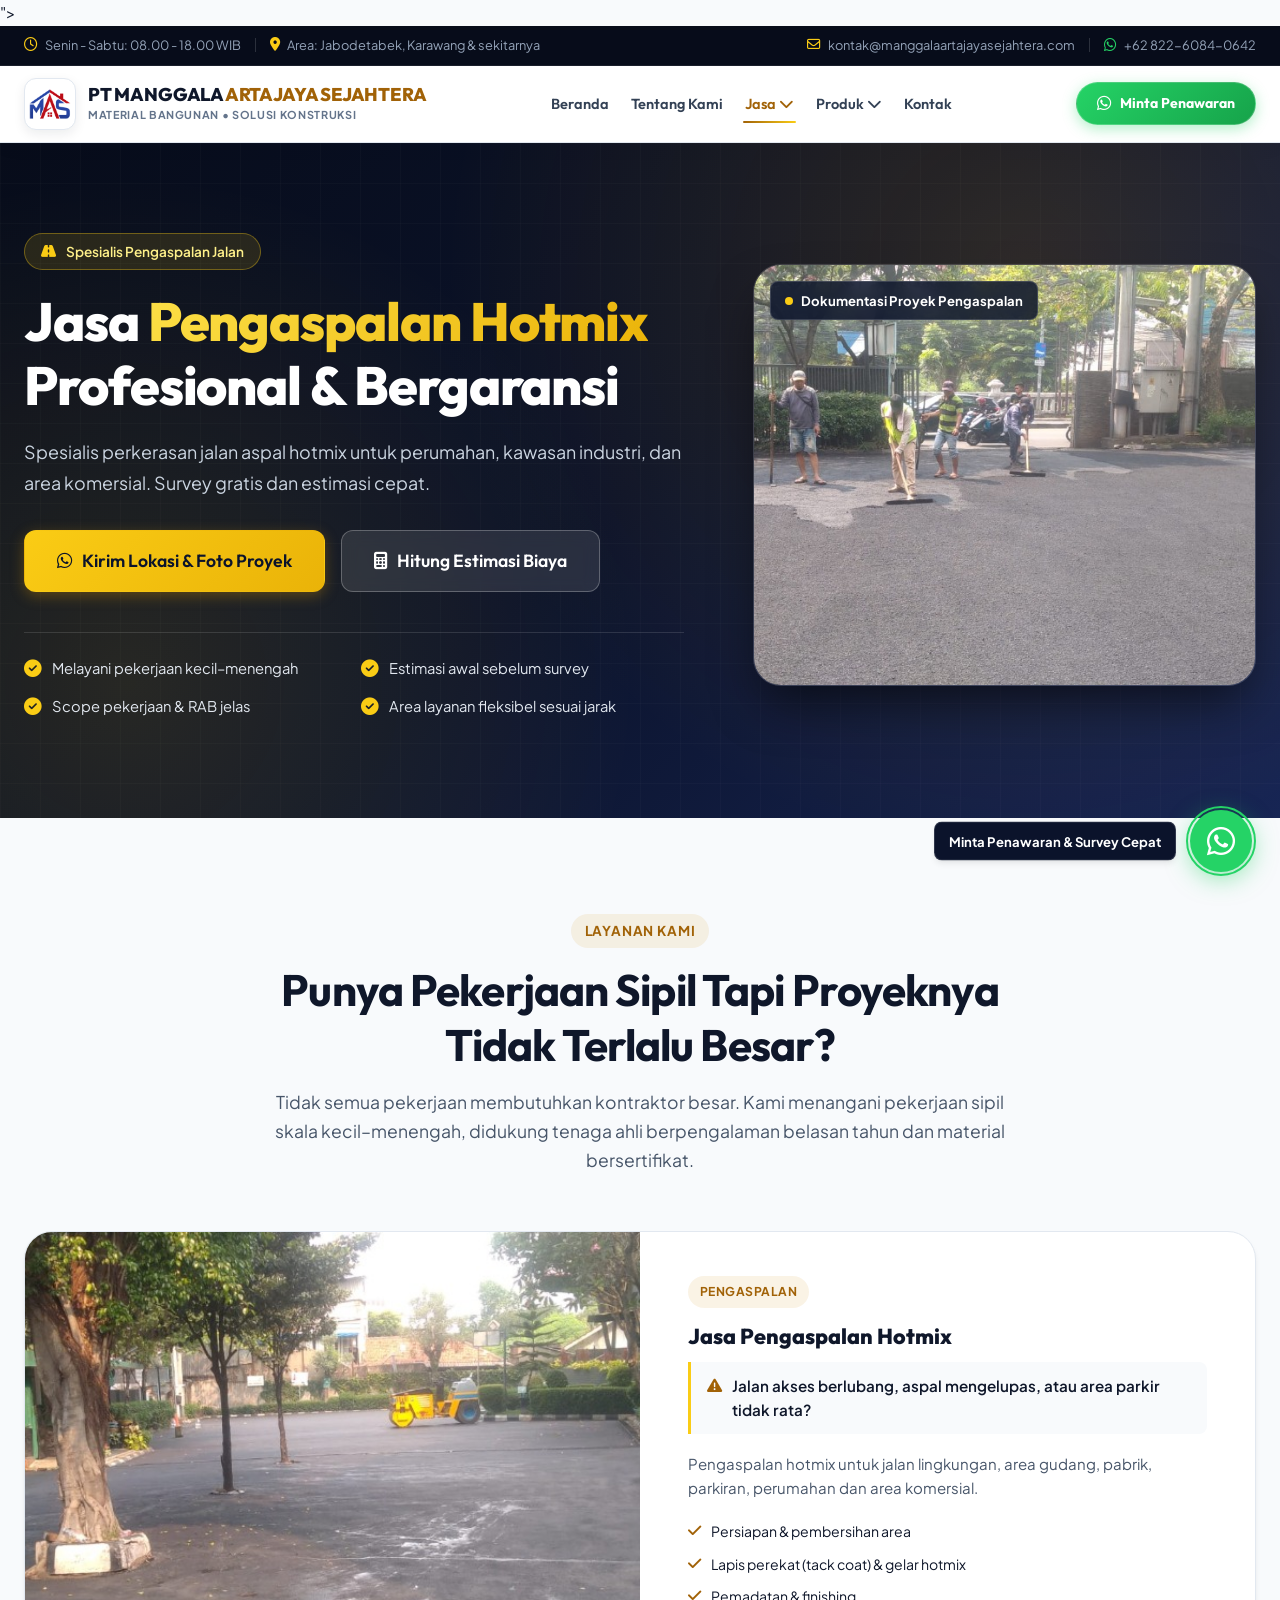
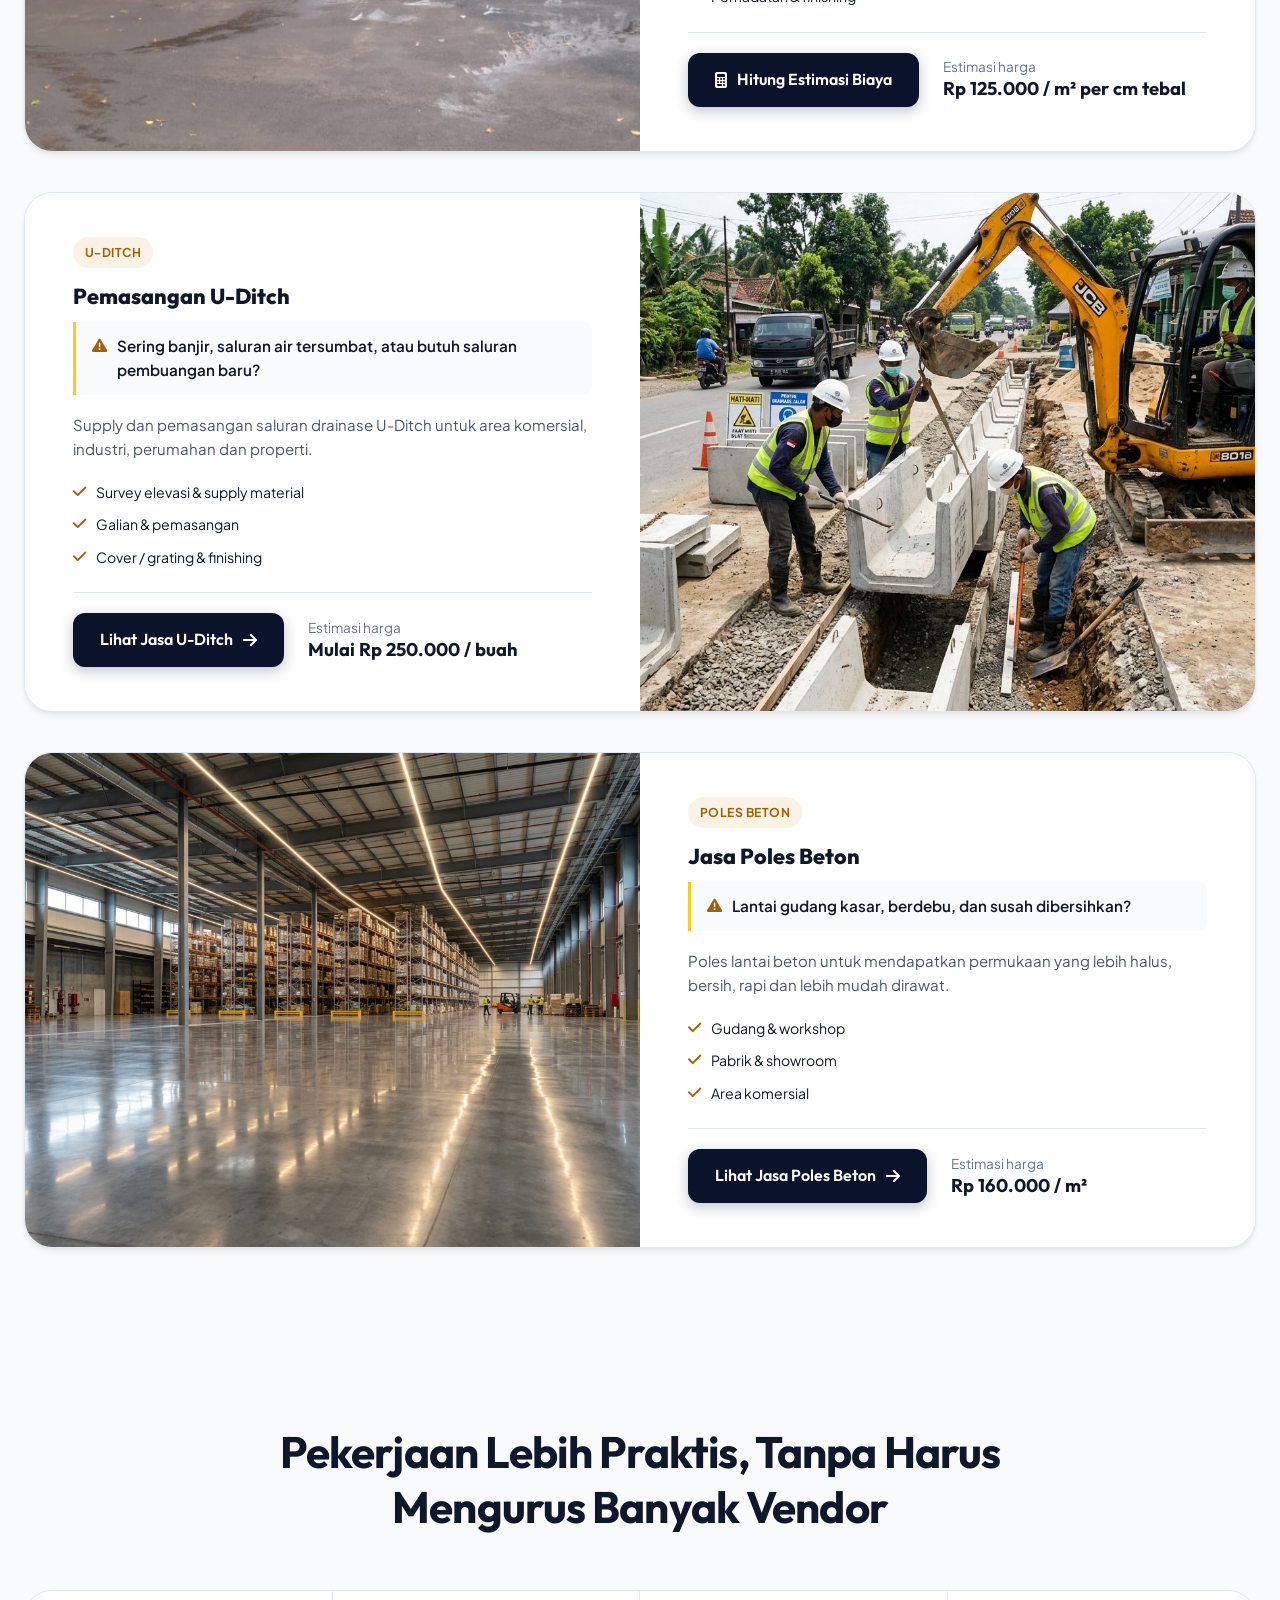
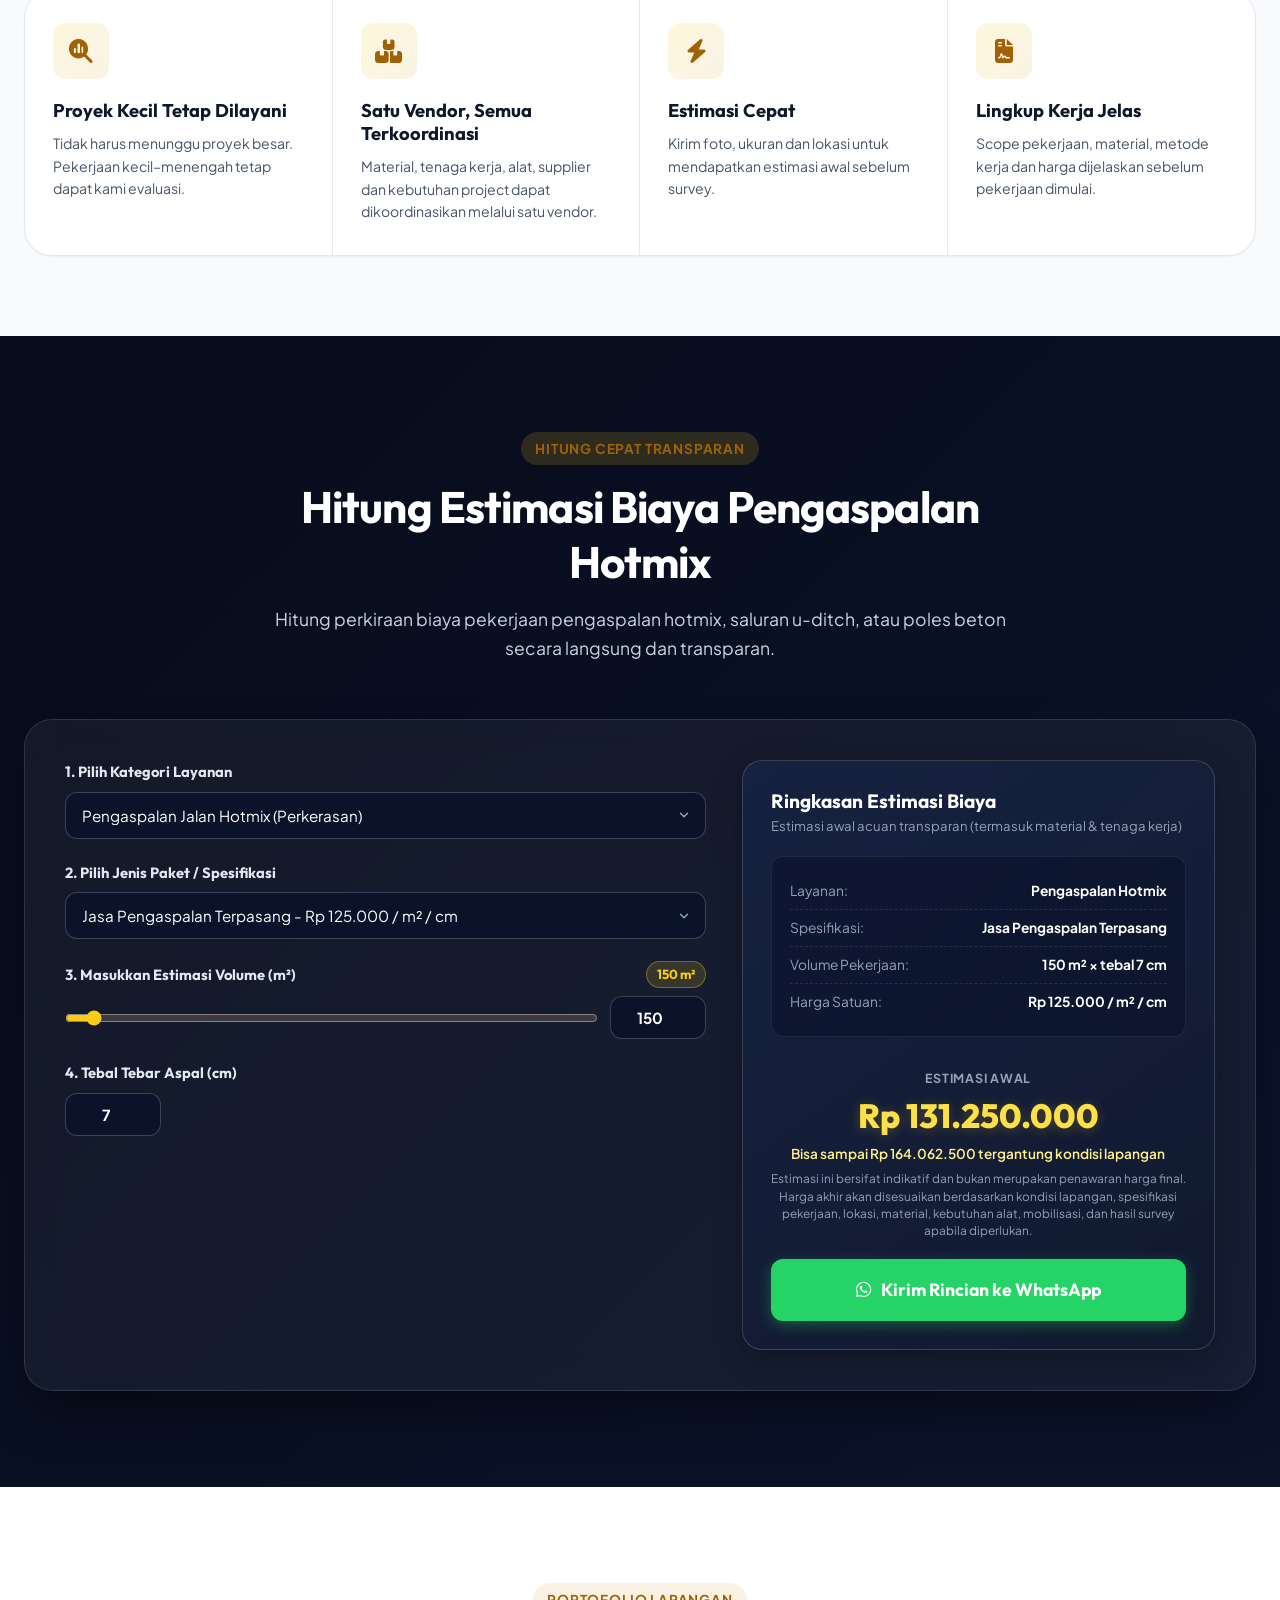
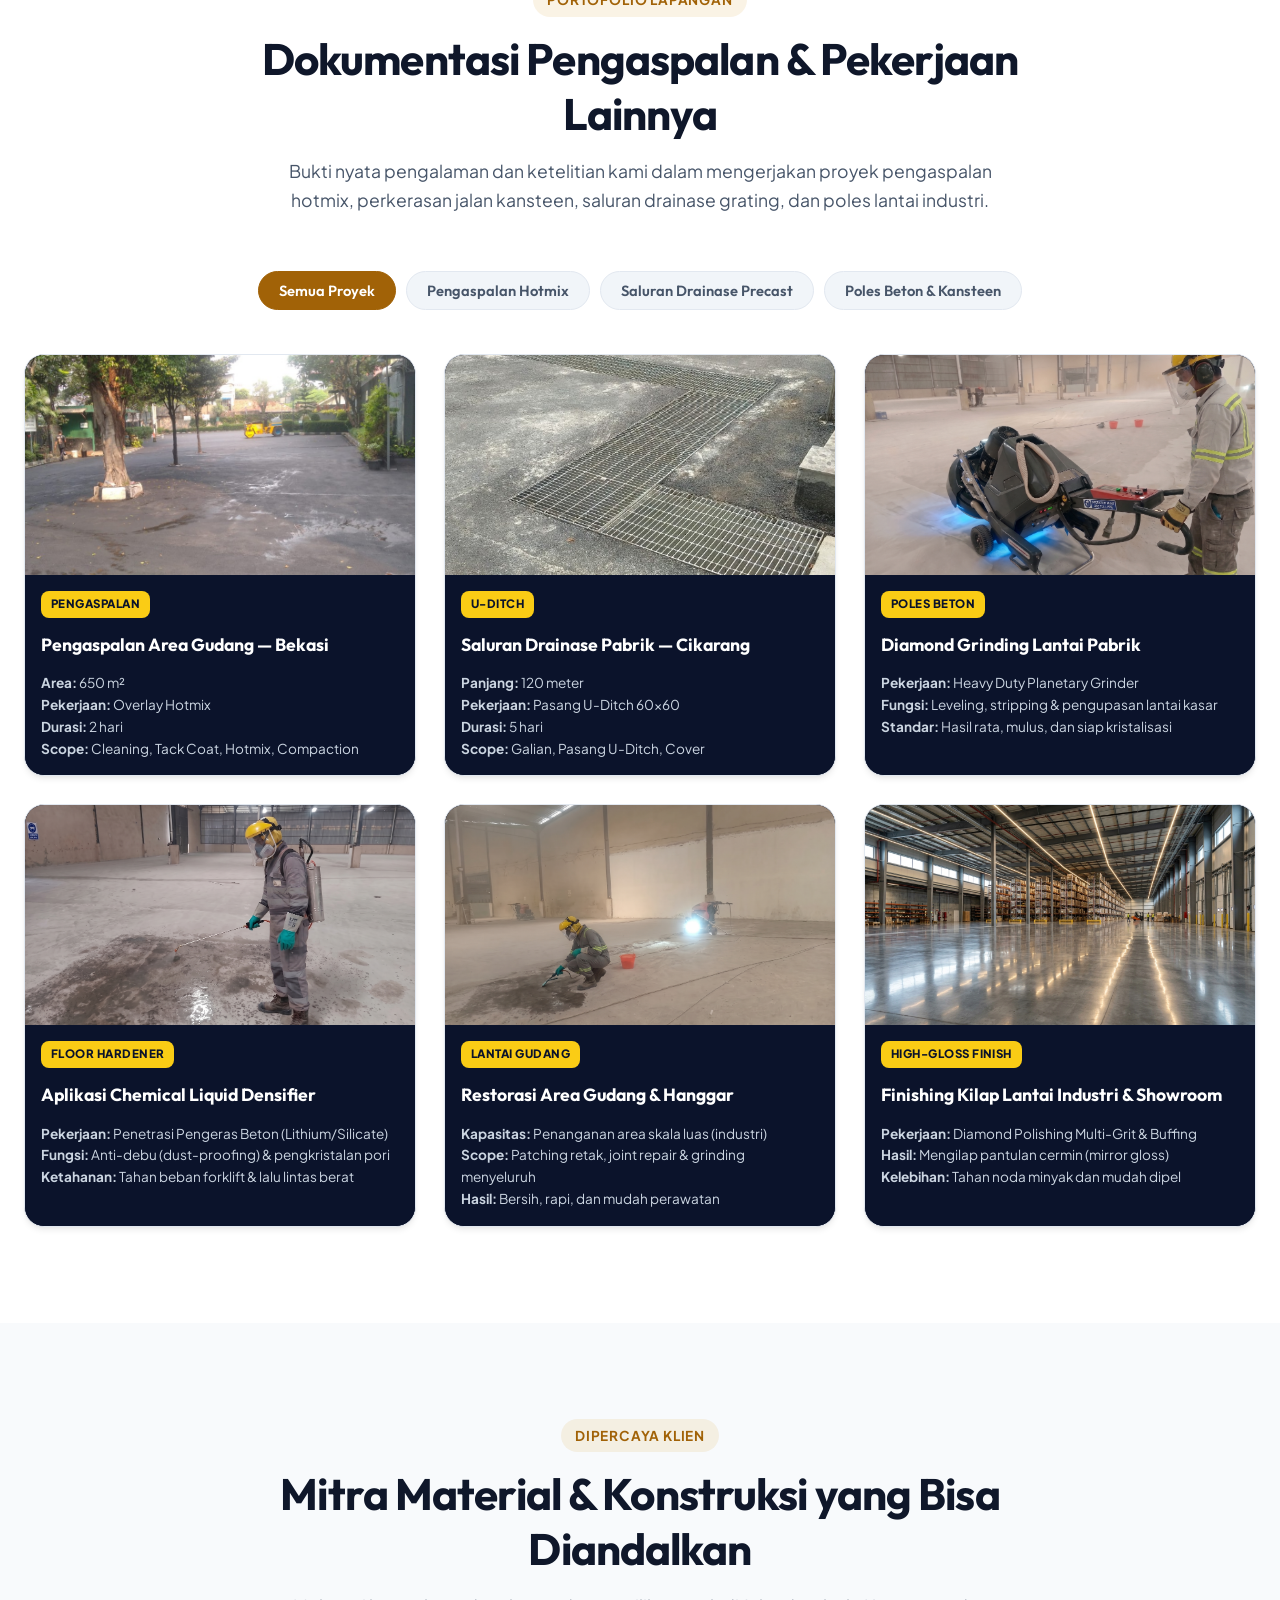
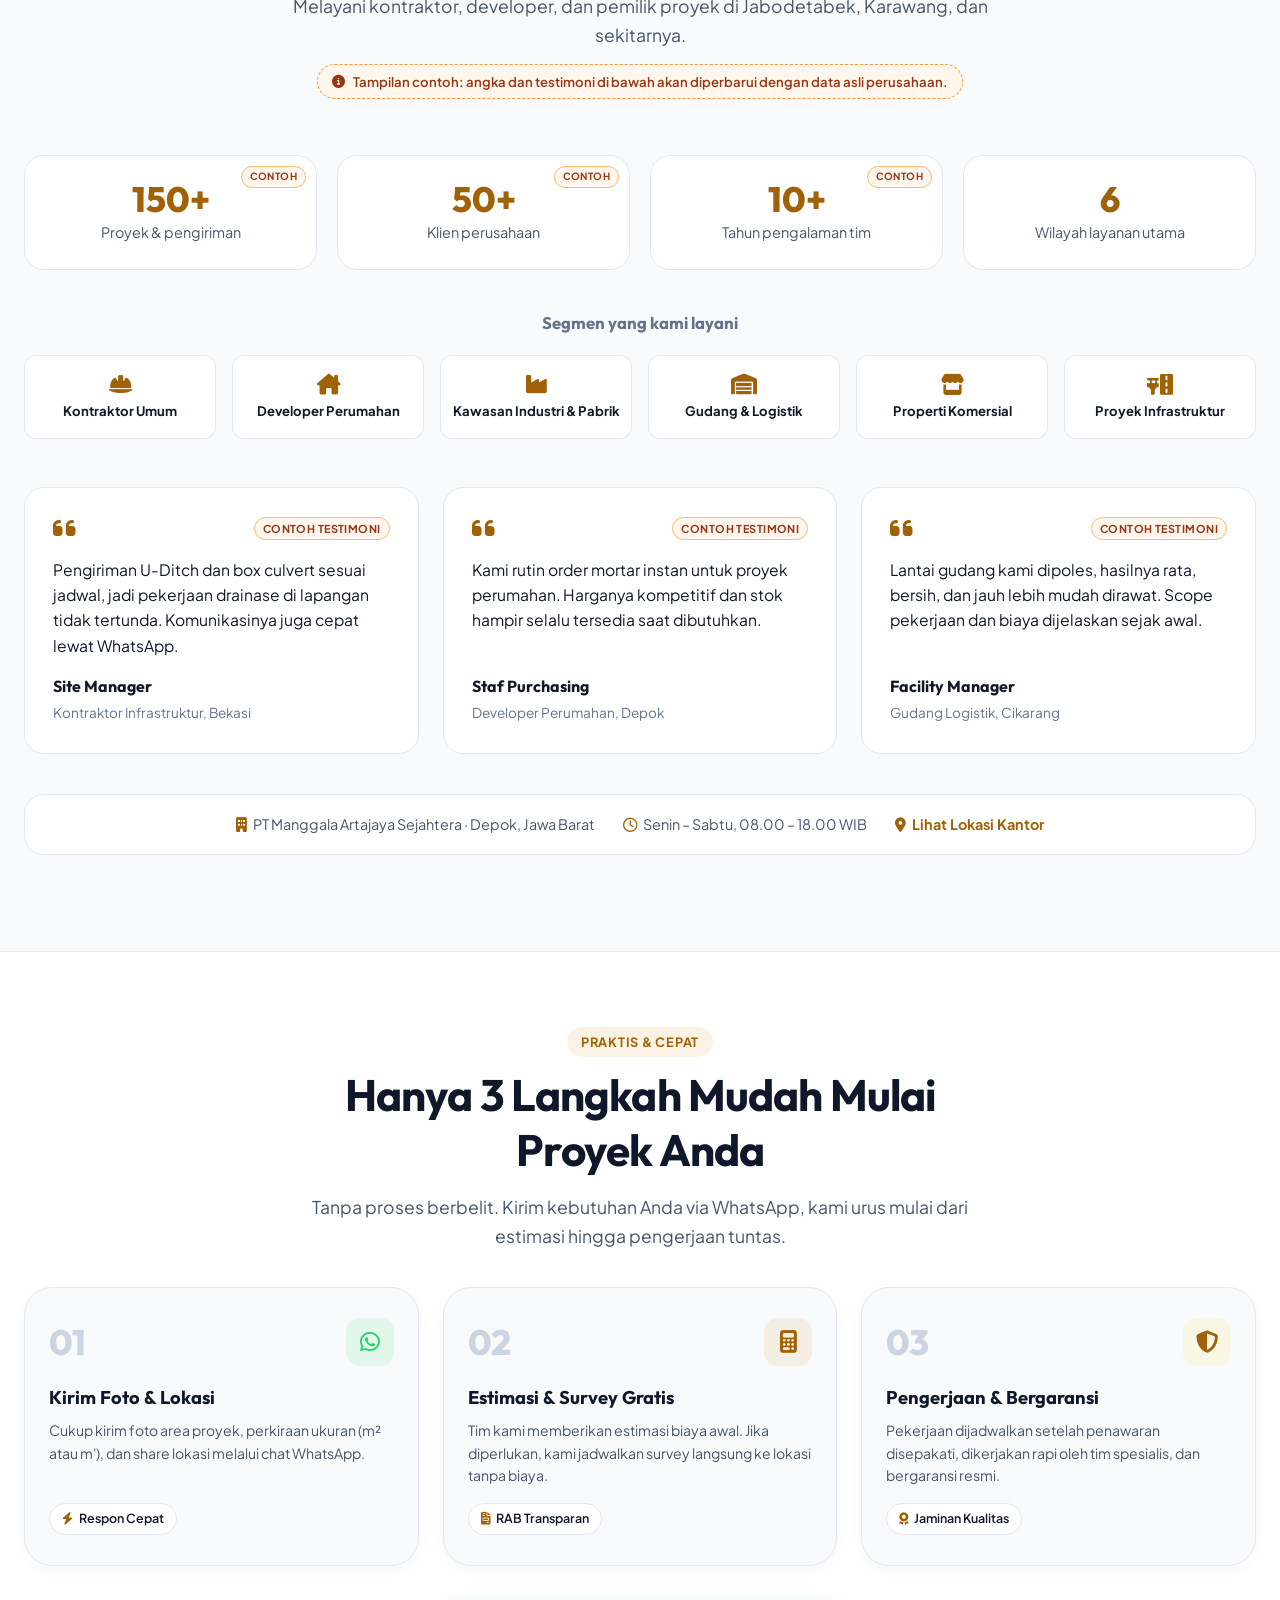
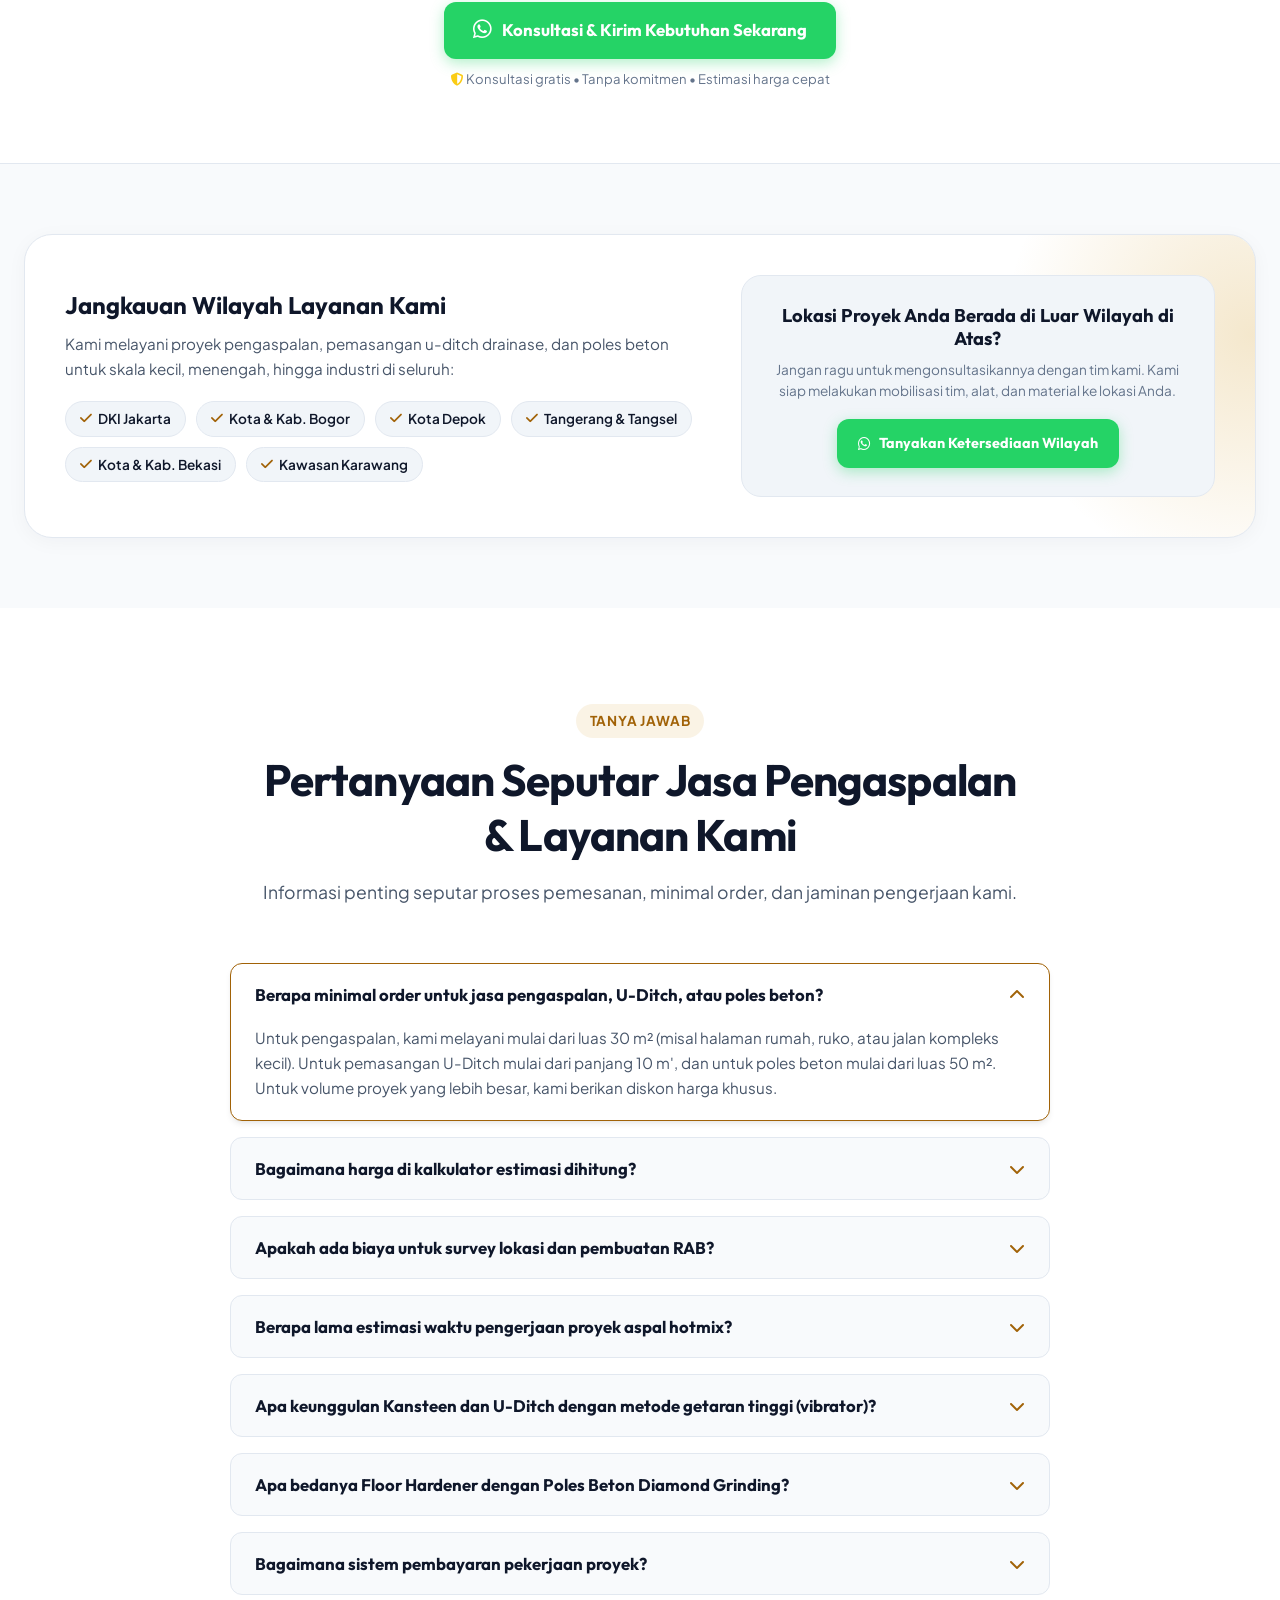
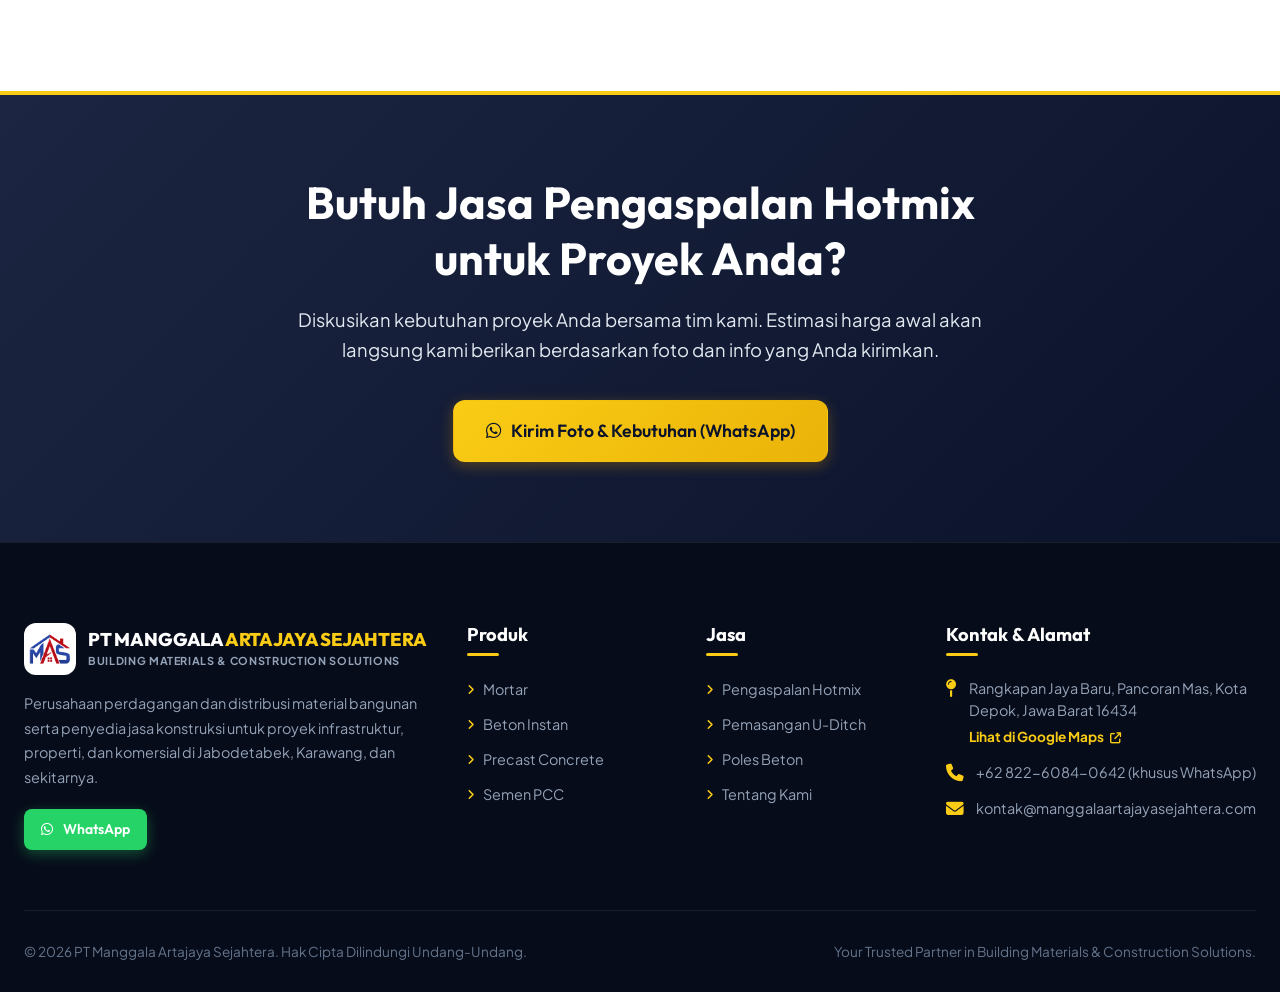
==== commit a2951a0a: "SEO pass: titles, descriptions, headings, share tags and schema - Unique titles (57-68 chars) and me" ====
--- a/pengaspalan/index.html
+++ b/pengaspalan/index.html
@@ -6,22 +6,29 @@
   <meta name="viewport" content="width=device-width, initial-scale=1.0">
 
   <!-- SEO Primary Meta Tags -->
-  <title>Jasa Pengaspalan Jalan Hotmix Bergaransi - PT Manggala Artajaya Sejahtera</title>
-  <meta name="title" content="Jasa Pengaspalan Jalan Hotmix Bergaransi | PT Manggala Artajaya Sejahtera">
-  <meta name="description"
-    content="Layanan jasa pengaspalan jalan hotmix untuk area pabrik, gudang, parkiran dan perumahan. Hasil rapi, kuat, dan bergaransi.">
-  <meta name="keywords"
-    content="jasa pasang u ditch, kontraktor aspal hotmix, poles beton lantai gudang, floor hardener sika, kansteen k350, saluran drainase precast, aspal jalan perumahan">
-  <meta name="robots" content="index, follow">
+  <title>Jasa Pengaspalan Hotmix Jabodetabek | Manggala Artajaya Sejahtera</title>
+  <meta name="title" content="Jasa Pengaspalan Hotmix Jabodetabek | Manggala Artajaya Sejahtera">
+  <meta name="description" content="Jasa pengaspalan hotmix untuk jalan lingkungan, area parkir, gudang, dan kawasan industri di Jabodetabek &amp; Karawang. Survey lokasi, RAB jelas, hasil rapi.">
+  <meta name="keywords" content="jasa pengaspalan hotmix, kontraktor aspal, aspal jalan perumahan, aspal area parkir, aspal gudang, jasa aspal jabodetabek">
+  <meta name="robots" content="index, follow, max-image-preview:large">
   <link rel="canonical" href="https://manggalaartajayasejahtera.com/pengaspalan/">
 
   <!-- Open Graph / Facebook -->
   <meta property="og:type" content="website">
   <meta property="og:url" content="https://manggalaartajayasejahtera.com/pengaspalan/">
-  <meta property="og:title" content="Jasa Pengaspalan Jalan Hotmix Profesional & Bergaransi">
-  <meta property="og:description"
-    content="Pengaspalan hotmix terpasang untuk jalan lingkungan, area parkir, gudang, pabrik, dan perumahan. Survey gratis & hitung estimasi biaya online!">
+  <meta property="og:title" content="Jasa Pengaspalan Hotmix Jabodetabek">
+  <meta property="og:description" content="Jasa pengaspalan hotmix untuk jalan lingkungan, area parkir, gudang, dan kawasan industri di Jabodetabek &amp; Karawang. Survey lokasi, RAB jelas, hasil rapi.">
   <meta property="og:image" content="https://manggalaartajayasejahtera.com/assets/images/pekerja-aspal-hotmix.jpg">
+  <meta property="og:image:width" content="1024">
+  <meta property="og:image:height" content="484">
+  <meta property="og:locale" content="id_ID">
+  <meta property="og:site_name" content="PT Manggala Artajaya Sejahtera">
+
+  <!-- Twitter -->
+  <meta name="twitter:card" content="summary_large_image">
+  <meta name="twitter:title" content="Jasa Pengaspalan Hotmix Jabodetabek">
+  <meta name="twitter:description" content="Jasa pengaspalan hotmix untuk jalan lingkungan, area parkir, gudang, dan kawasan industri di Jabodetabek &amp; Karawang. Survey lokasi, RAB jelas, hasil rapi.">
+  <meta name="twitter:image" content="https://manggalaartajayasejahtera.com/assets/images/pekerja-aspal-hotmix.jpg">
 
   <!-- Favicon & App Icons: logo PT Manggala Artajaya Sejahtera -->
   <link rel="icon" href="../assets/brand/favicon.ico" sizes="any">
@@ -58,7 +65,7 @@
     "email": "kontak@manggalaartajayasejahtera.com",
     "address": {
       "@type": "PostalAddress",
-      "streetAddress": "Jl. Vila Gading Emas No.17 Blok B2, Rangkapan Jaya Baru",
+      "streetAddress": "Rangkapan Jaya Baru",
       "addressLocality": "Pancoran Mas, Kota Depok",
       "addressRegion": "Jawa Barat",
       "postalCode": "16434",
@@ -392,7 +399,7 @@
     <div class="container">
       <div class="section-header">
         <span class="section-tag accent-tag">Hitung Cepat Transparan</span>
-        <h2 class="section-title">Kalkulator Estimasi Biaya Proyek</h2>
+        <h2 class="section-title">Hitung Estimasi Biaya Pengaspalan Hotmix</h2>
         <p class="section-subtitle">
           Hitung perkiraan biaya pekerjaan pengaspalan hotmix, saluran u-ditch, atau poles beton secara langsung dan
           transparan.
@@ -499,7 +506,7 @@
     <div class="container">
       <div class="section-header">
         <span class="section-tag">Portofolio Lapangan</span>
-        <h2 class="section-title">Dokumentasi Proyek Pekerjaan Kami</h2>
+        <h2 class="section-title">Dokumentasi Pengaspalan & Pekerjaan Lainnya</h2>
         <p class="section-subtitle">
           Bukti nyata pengalaman dan ketelitian kami dalam mengerjakan proyek pengaspalan hotmix, perkerasan jalan
           kansteen, saluran drainase grating, dan poles lantai industri.
@@ -785,7 +792,7 @@
     <div class="container">
       <div class="section-header">
         <span class="section-tag">Tanya Jawab</span>
-        <h2 class="section-title">Pertanyaan yang Sering Diajukan (FAQ)</h2>
+        <h2 class="section-title">Pertanyaan Seputar Jasa Pengaspalan & Layanan Kami</h2>
         <p class="section-subtitle">
           Informasi penting seputar proses pemesanan, minimal order, dan jaminan pengerjaan kami.
         </p>
@@ -888,7 +895,7 @@
   <section class="cta-banner-section">
     <div class="container">
       <div class="cta-banner-inner">
-        <h2 class="cta-banner-title">Punya Pekerjaan Sipil yang Perlu Dikerjakan Segera?</h2>
+        <h2 class="cta-banner-title">Butuh Jasa Pengaspalan Hotmix untuk Proyek Anda?</h2>
         <p class="cta-banner-desc">
           Diskusikan kebutuhan proyek Anda bersama tim kami. Estimasi harga awal akan langsung kami berikan berdasarkan
           foto dan info yang Anda kirimkan.
--- a/css/style.css
+++ b/css/style.css
@@ -5320,3 +5320,27 @@
     grid-template-columns: minmax(0, 1fr);
   }
 }
+
+/* Hero halaman produk: gambar katalog Canva (816x528) tampil utuh, tidak terpotong */
+.hero-main-card--catalog img,
+.hero-main-card--catalog .photo-slot {
+  height: auto;
+  aspect-ratio: 816 / 528;
+  object-fit: contain;
+  background: #f1f5f9;
+}
+
+.hero-main-card--catalog:hover img {
+  transform: none;
+}
+
+.hero-main-card--catalog .hero-card-badge {
+  top: auto;
+  bottom: 16px;
+}
+
+@media (max-width: 640px) {
+  .hero-main-card--catalog .hero-card-badge {
+    display: none;
+  }
+}
